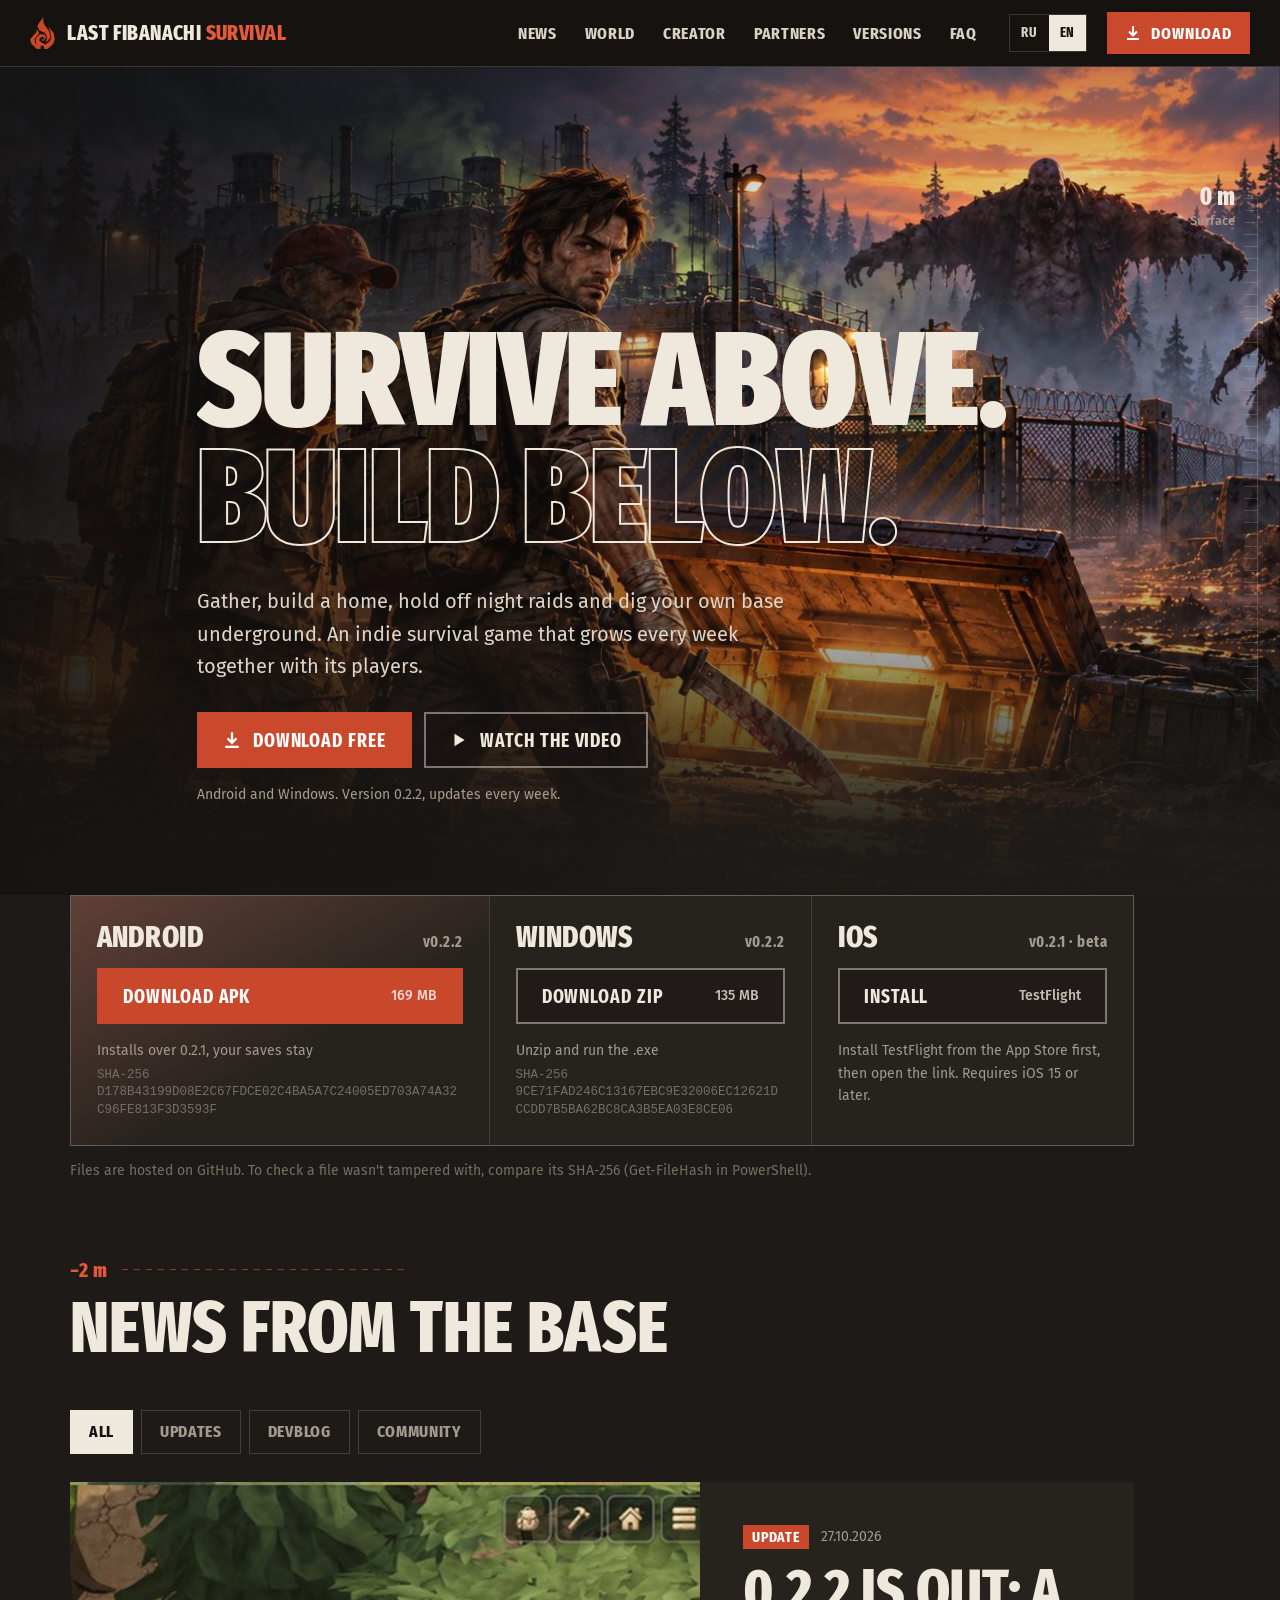
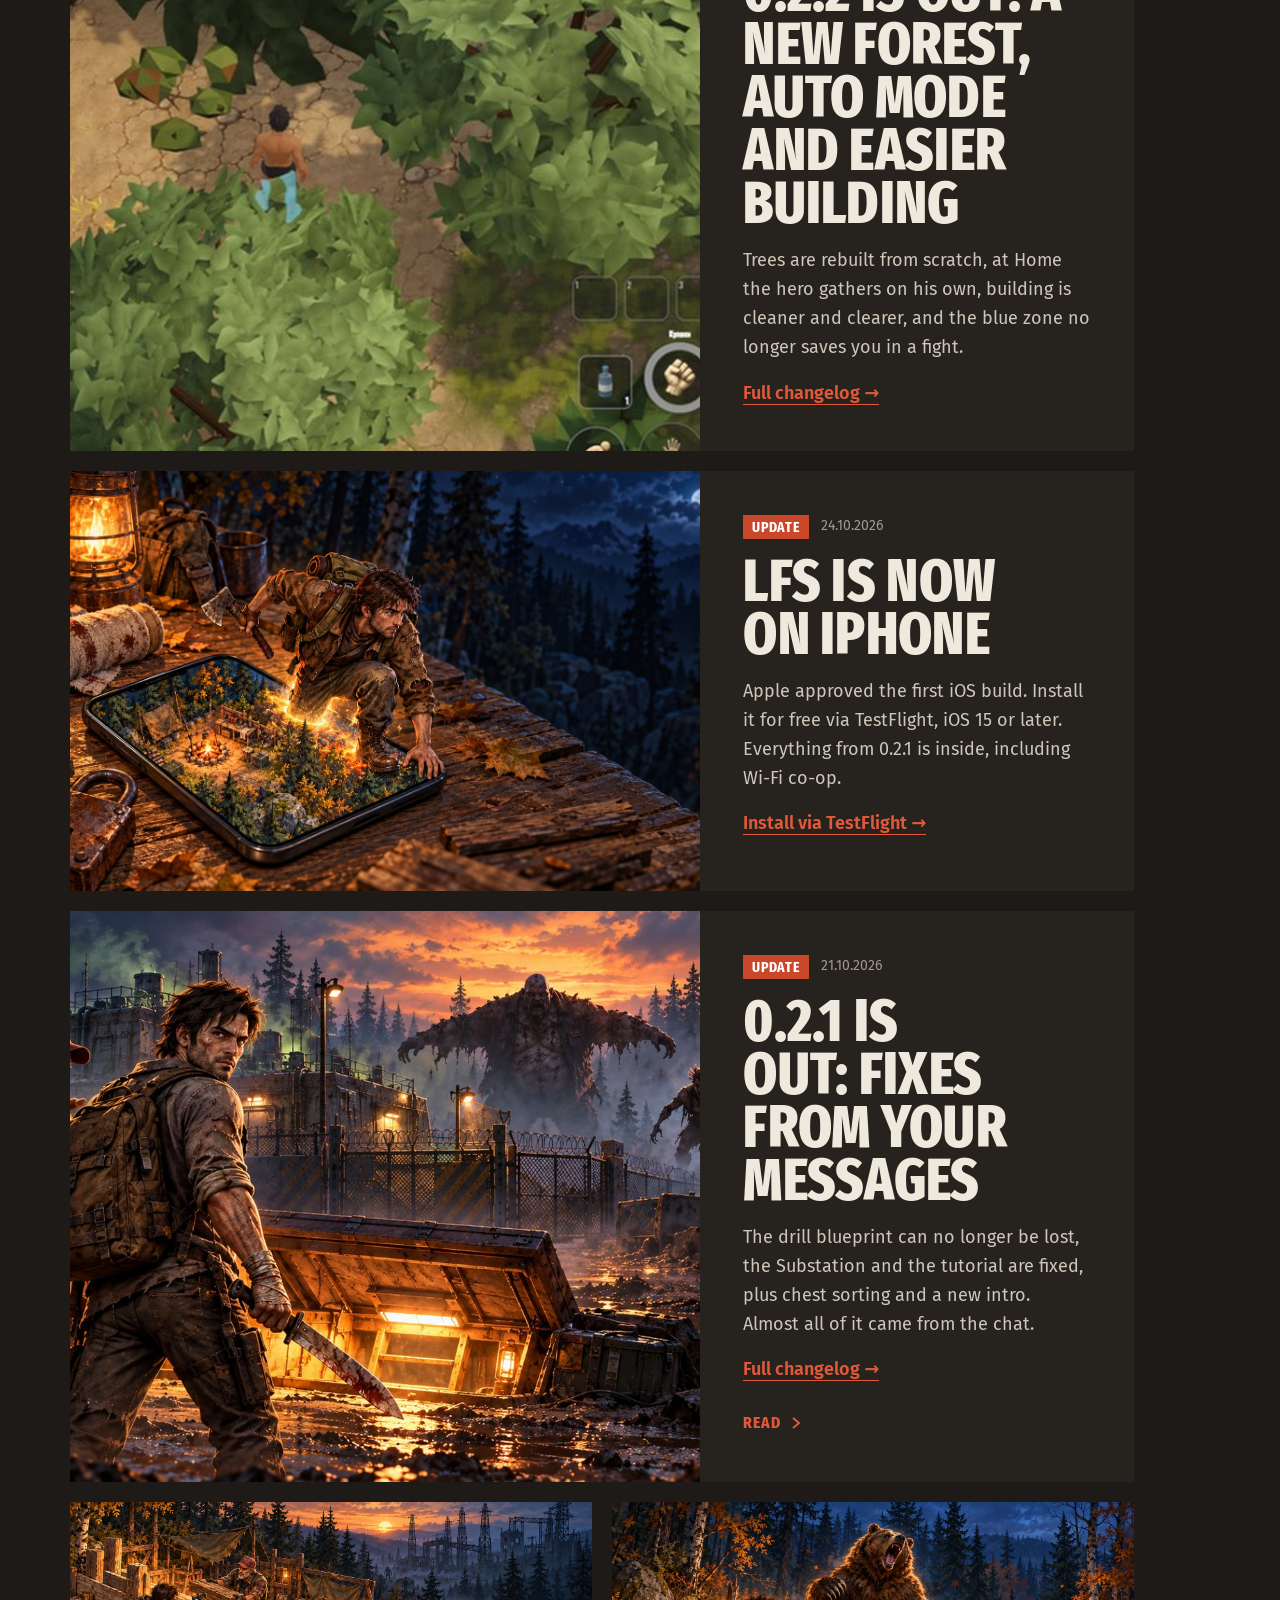
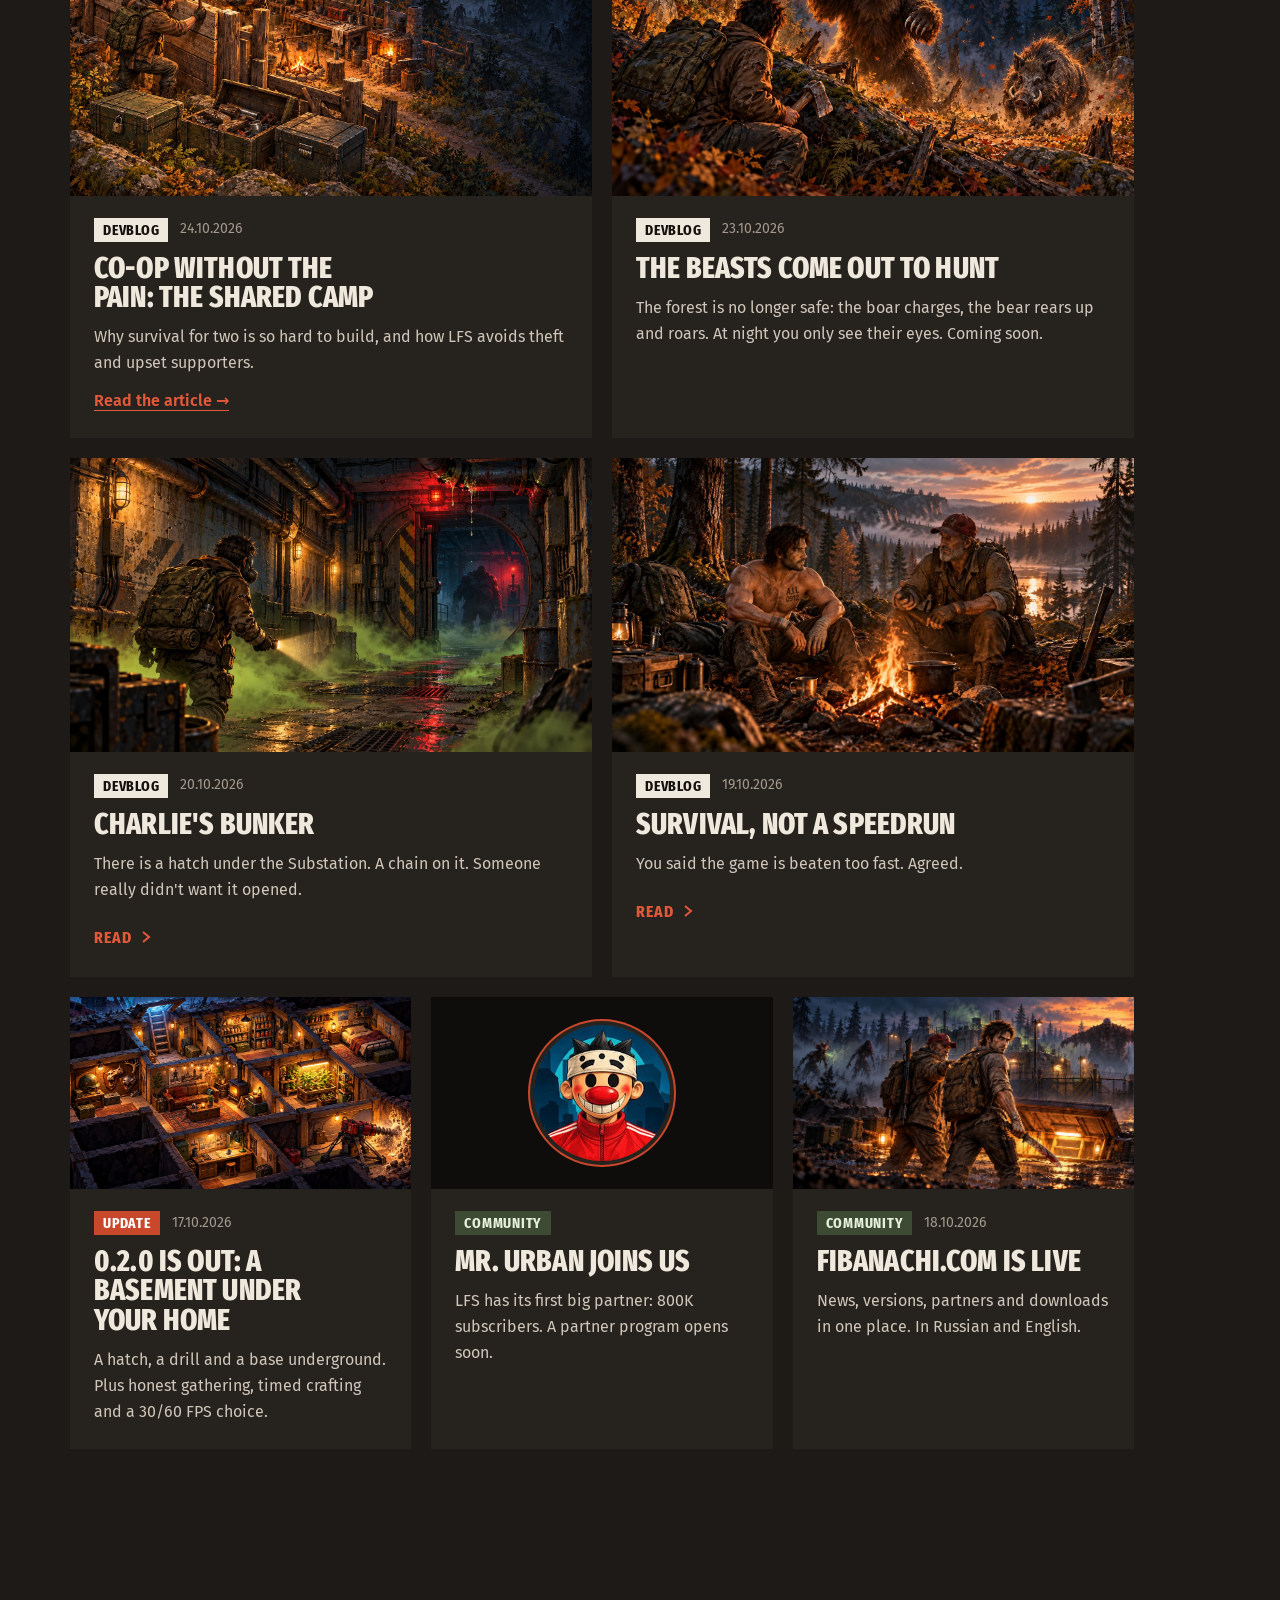
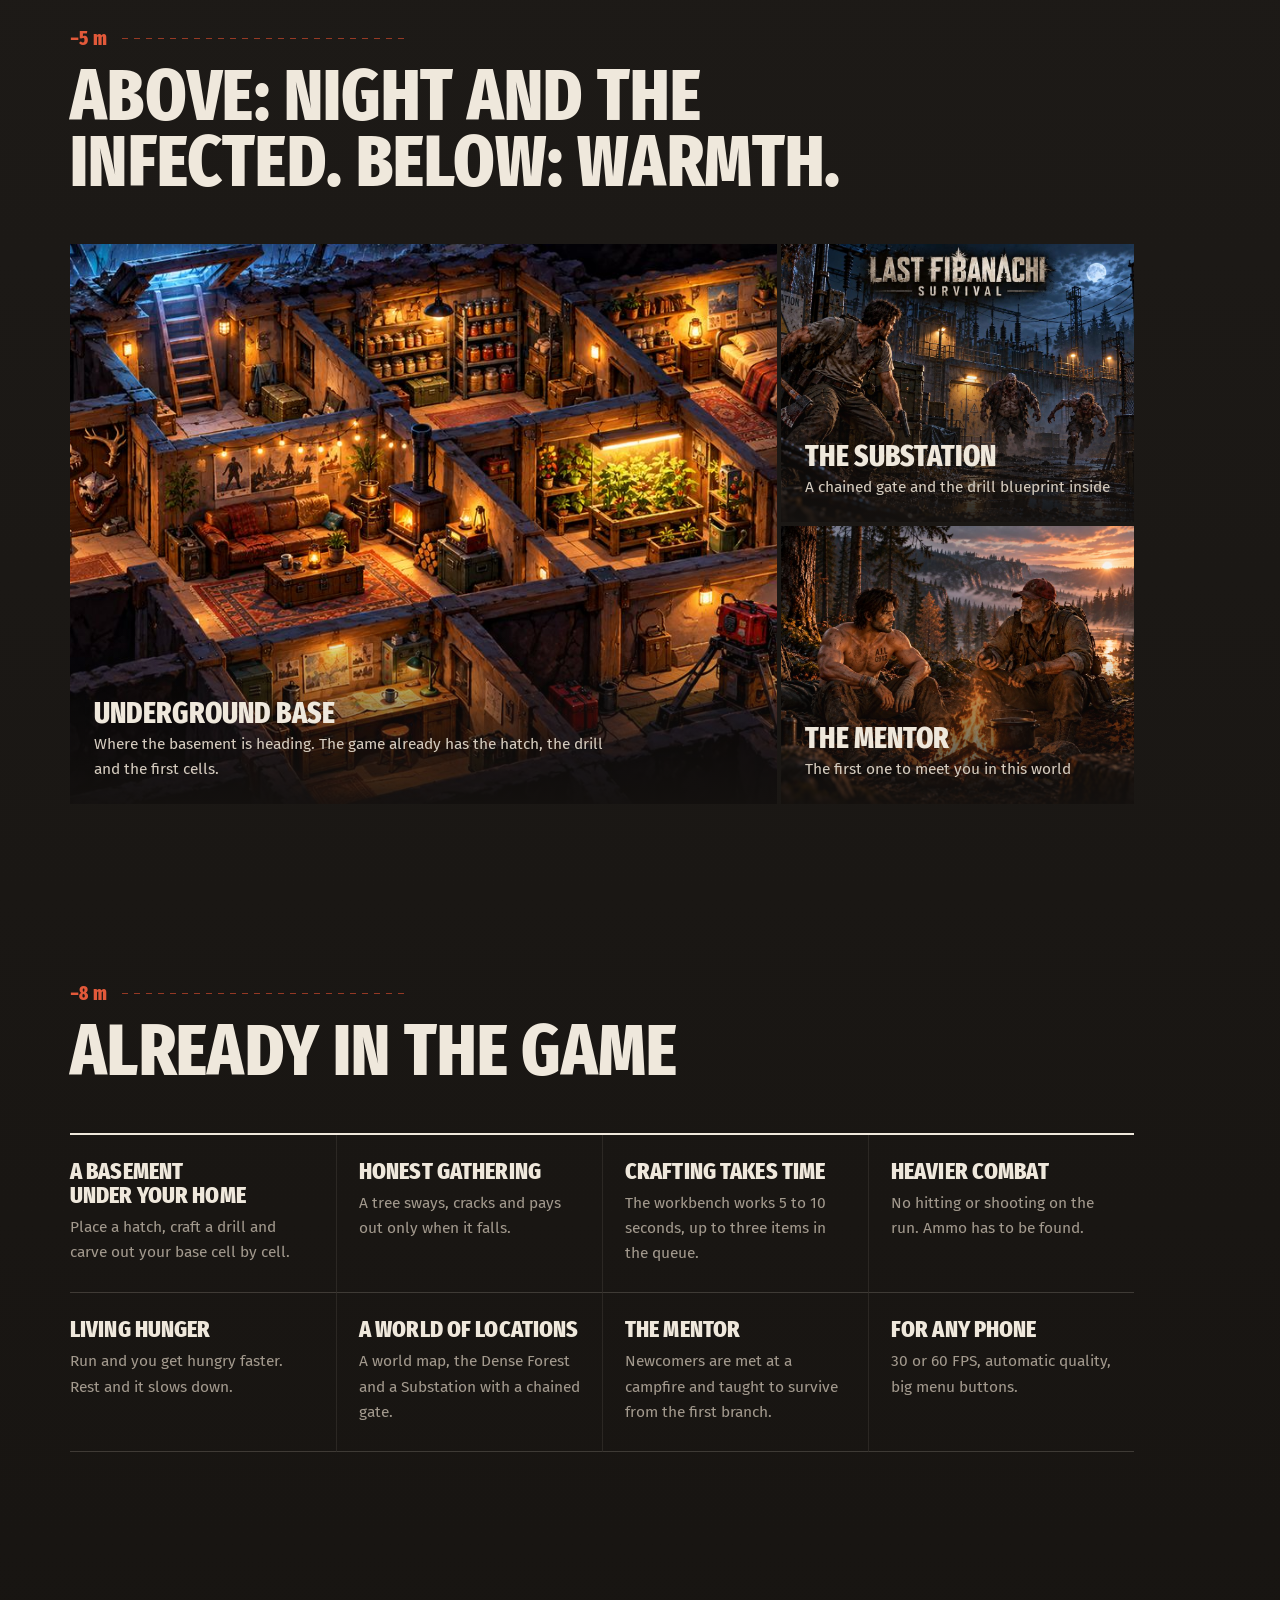
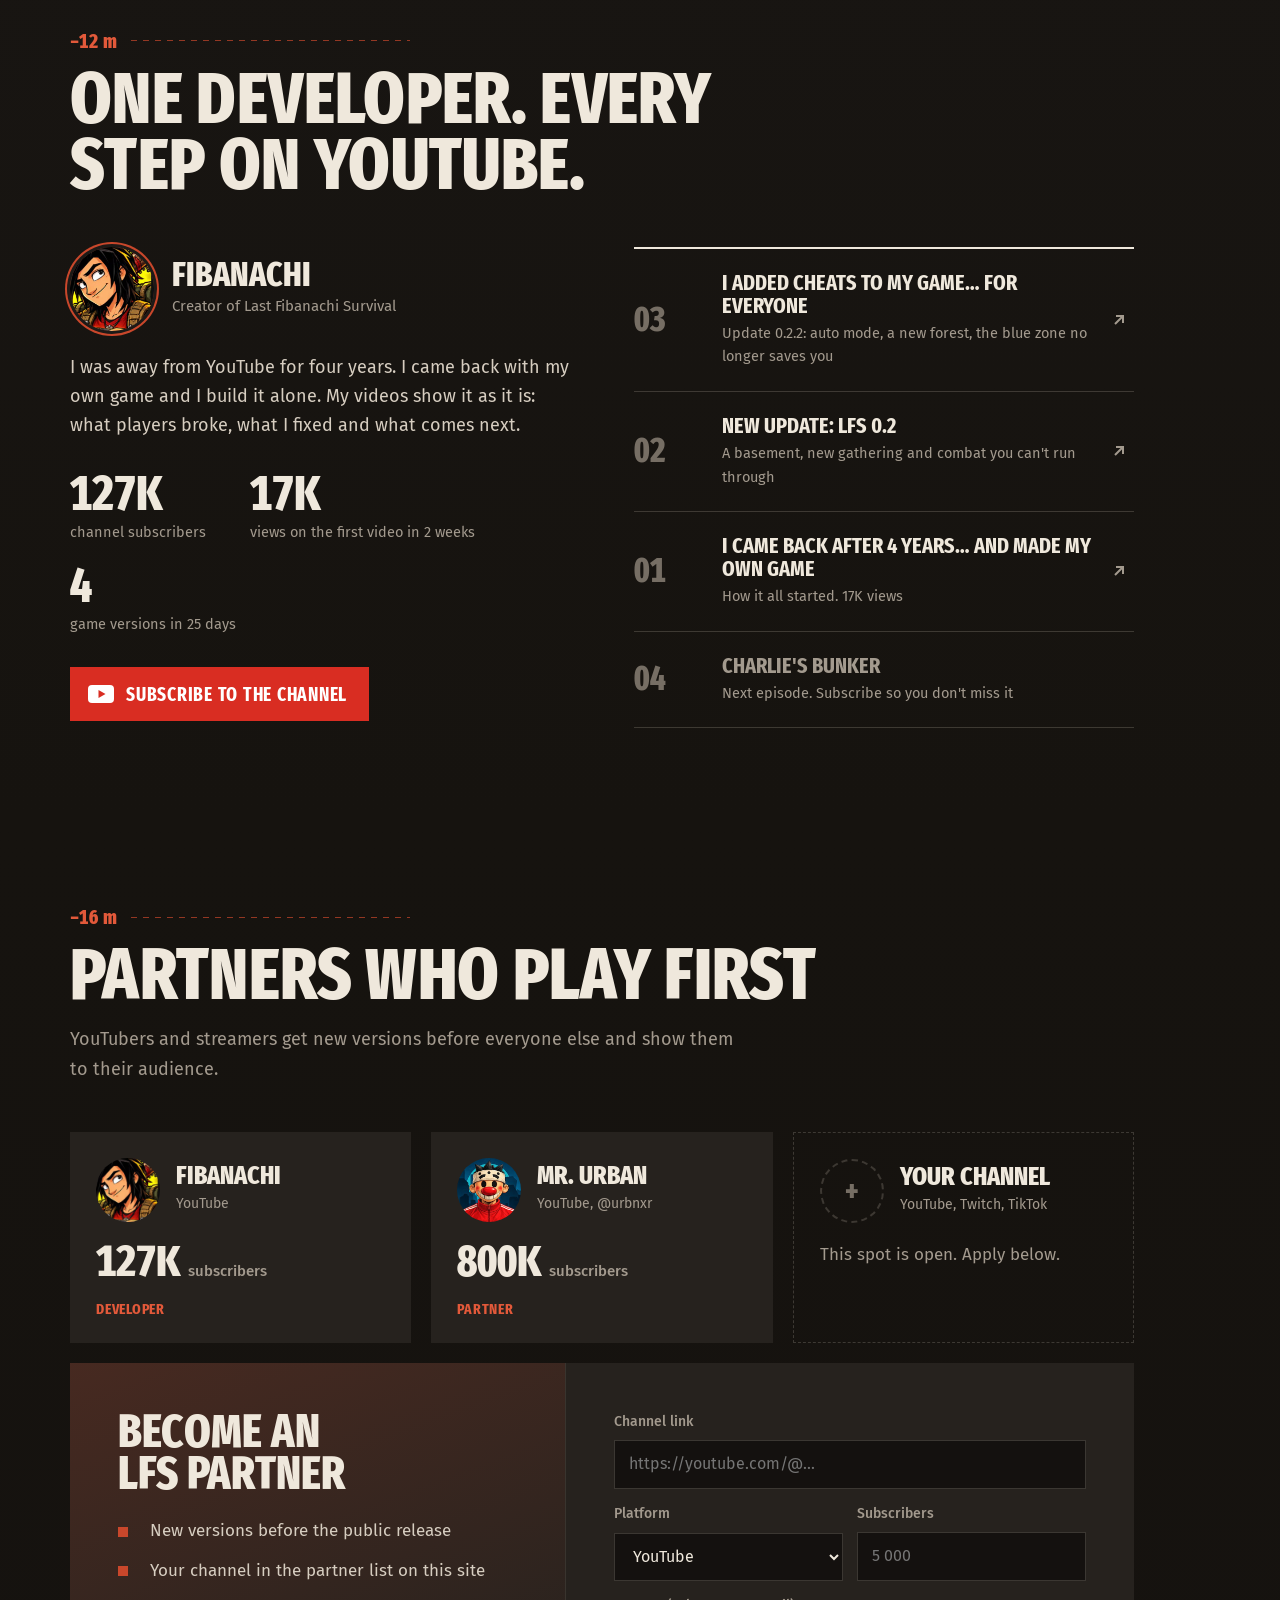
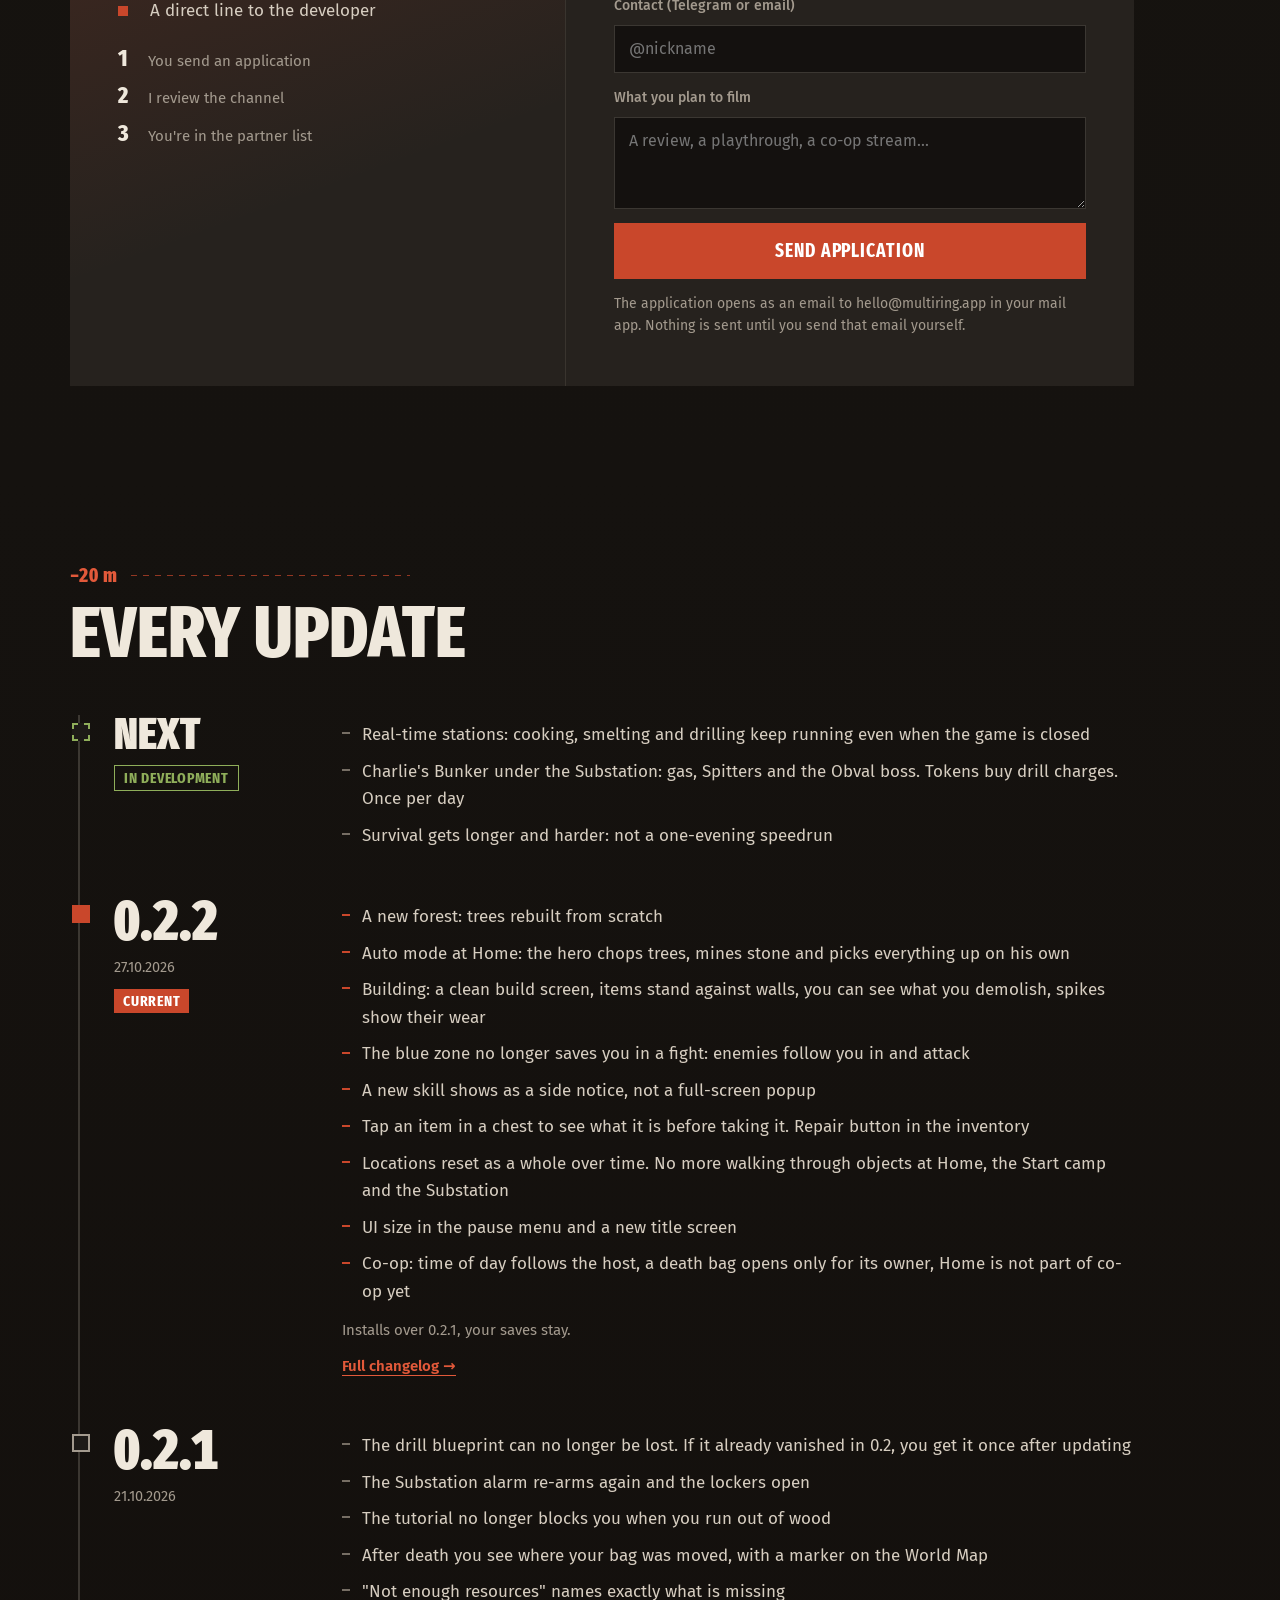
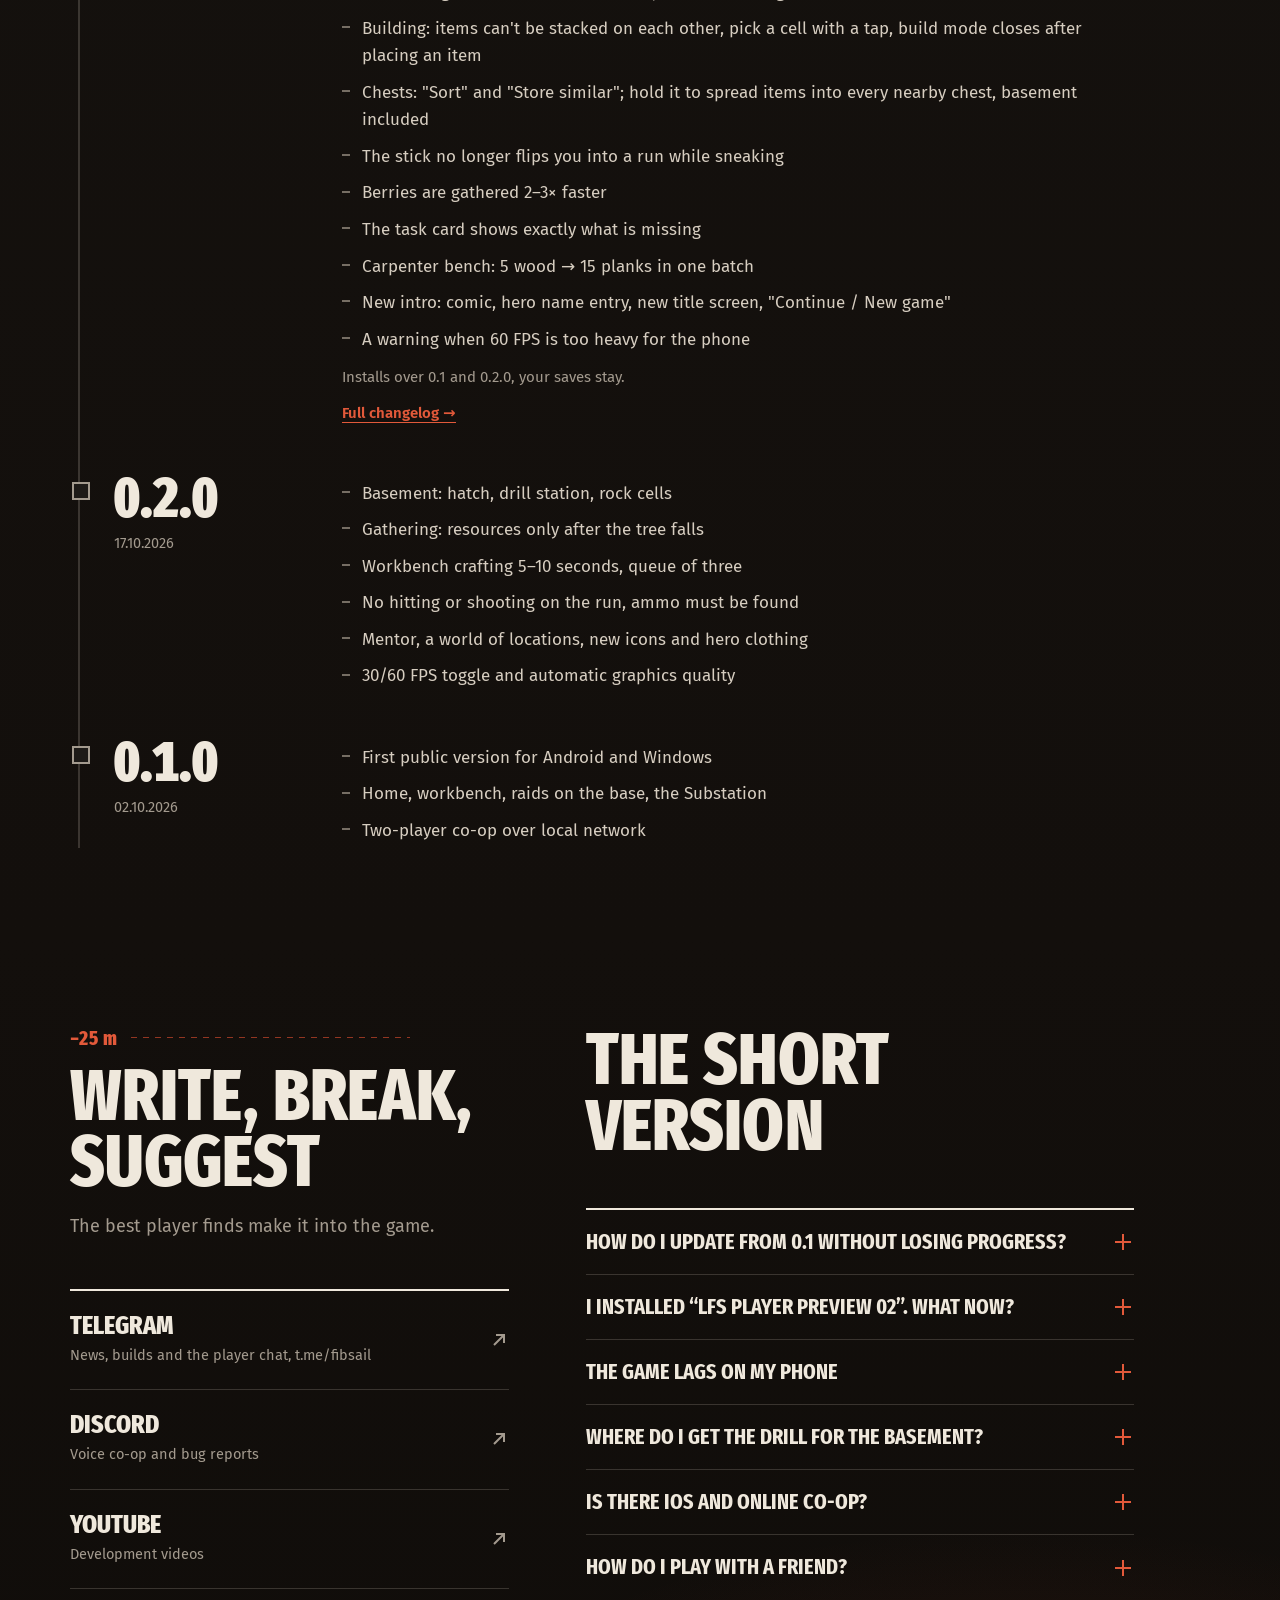
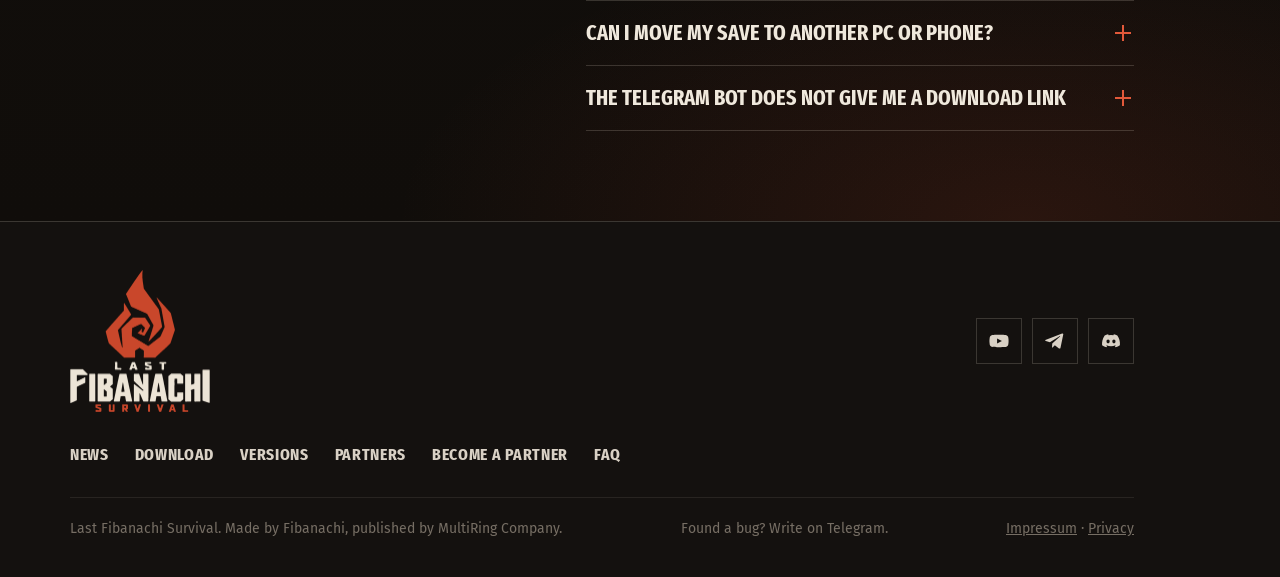
==== index.html @ 99b6d69f "Site: new 0.2.2 video as episode 03 and hero watch link, versions stat 4 in 25 days Co-Authored-By: " ====
<!doctype html>
<html lang="ru">
<head>
<meta charset="utf-8">
<meta name="viewport" content="width=device-width, initial-scale=1, viewport-fit=cover">
<meta name="description" content="Last Fibanachi Survival: инди-выживание для Android и Windows. Новости, скачивание, история версий, партнёры.">
<meta property="og:title" content="Last Fibanachi Survival">
<meta property="og:description" content="Выживи наверху. Строй внизу.">
<meta property="og:image" content="https://fibanachi.com/img/hero.jpg">
<meta name="theme-color" content="#14110f">
<link rel="icon" type="image/png" sizes="32x32" href="favicon-32.png">
<link rel="apple-touch-icon" href="apple-touch-icon.png">
<title>Last Fibanachi Survival</title>
<link rel="preload" href="fonts/fira-sans-extra-condensed-cyrillic-900-normal.woff2" as="font" type="font/woff2" crossorigin>
<link rel="stylesheet" href="fonts/fonts.css">
<style>
/*
  Concept: the descent. The page reads top to bottom like going down from the night surface into the warm basement
  and further to Charlie's bunker. A depth gauge on the right edge tracks how deep you are; the ground colour slowly
  warms and darkens with depth. That gauge is the one bold device; everything else stays quiet, square and heavy,
  like crates and concrete. One accent: oxidised rust red. Bone-white type, concrete greys.
*/
:root{
  --soot:#14110f;
  --concrete:#1d1a17;
  --slab:#26221e;
  --slab-2:#302b26;
  --seam:rgba(236,226,212,.09);
  --seam-2:rgba(236,226,212,.18);
  --bone:#efe8dc;
  --ash:#a39a8e;
  --dust:#766e64;
  --rust:#c9472b;
  --rust-hi:#e2593a;
  --gas:#8fae5a;
  --display:"Fira Sans Extra Condensed","Arial Narrow",sans-serif;
  --body:"Fira Sans","Segoe UI",system-ui,sans-serif;
  color-scheme:dark;
}
*{box-sizing:border-box}
html{background:var(--soot);scroll-behavior:smooth;scroll-padding-top:76px}
body{margin:0;background:var(--concrete);color:var(--bone);font:400 17px/1.62 var(--body);-webkit-font-smoothing:antialiased;overflow-x:hidden}
img{max-width:100%;display:block}
a{color:inherit}
[hidden]{display:none!important}
:focus-visible{outline:2px solid var(--rust-hi);outline-offset:3px}
.wrap{max-width:1180px;margin:0 auto;padding-inline:max(20px,env(safe-area-inset-left,0px)) max(20px,env(safe-area-inset-right,0px))}
@media (min-width:1100px){.wrap{padding-right:96px}}

body::after{content:"";position:fixed;inset:0;pointer-events:none;z-index:60;opacity:.07;mix-blend-mode:overlay;
  background-image:url("data:image/svg+xml;utf8,<svg xmlns='http://www.w3.org/2000/svg' width='180' height='180'><filter id='n'><feTurbulence type='fractalNoise' baseFrequency='.85' numOctaves='2' stitchTiles='stitch'/></filter><rect width='100%' height='100%' filter='url(%23n)'/></svg>")}

h1,h2,h3{font-family:var(--display);font-weight:800;text-transform:uppercase;margin:0;letter-spacing:.005em;text-wrap:balance}
h2{font-size:clamp(40px,5.6vw,76px);line-height:.92}
h3{font-size:26px;line-height:1}
p{margin:0}
.muted{color:var(--ash)}

/* top bar */
.top{position:sticky;top:0;z-index:40;background:rgba(20,17,15,.92);backdrop-filter:blur(10px);-webkit-backdrop-filter:blur(10px);border-bottom:1px solid var(--seam-2)}
.top .wrap{display:flex;align-items:center;gap:20px;min-height:66px}
@media (min-width:1100px){.top .wrap{padding-right:20px;max-width:1260px}}
.brand{display:flex;align-items:center;gap:12px;text-decoration:none;flex:none}
.brand img{width:auto;height:32px}
.brand b{font:800 21px/1 var(--display);text-transform:uppercase;letter-spacing:.02em}
.brand b span{color:var(--rust-hi)}
.menu{display:flex;gap:4px;margin-left:auto}
.menu a{font:600 17px/1 var(--display);text-transform:uppercase;letter-spacing:.04em;text-decoration:none;color:#d9d1c5;padding:10px 12px;position:relative}
.menu a::after{content:"";position:absolute;left:12px;right:12px;bottom:4px;height:2px;background:var(--rust);transform:scaleX(0);transform-origin:left;transition:transform .2s ease}
.menu a:hover{color:#fff}
.menu a:hover::after,.menu a[aria-current="true"]::after{transform:scaleX(1)}
.lang{display:inline-flex;border:1px solid var(--seam-2);flex:none}
.lang button{font:700 14px/1 var(--display);letter-spacing:.06em;color:#d9d1c5;background:transparent;border:0;padding:0 11px;min-height:36px;cursor:pointer}
.lang button[aria-pressed="true"]{background:var(--bone);color:var(--soot)}
.cta{display:inline-flex;align-items:center;gap:10px;min-height:42px;padding:0 18px;background:var(--rust);color:#fff;text-decoration:none;font:700 17px/1 var(--display);text-transform:uppercase;letter-spacing:.05em;flex:none;transition:background .15s ease}
.cta:hover{background:var(--rust-hi)}
.cta svg{width:16px;height:16px}
@media (max-width:900px){.menu{display:none}.lang{margin-left:auto}}
@media (max-width:440px){.top .cta{display:none}.brand b{font-size:18px}}
@media (max-width:360px){.top .wrap{gap:10px}.brand{gap:8px}.brand img{height:26px}.brand b{font-size:15px}.lang button{padding:0 8px}}

/* hero */
.hero{position:relative;min-height:min(92vh,880px);display:grid;align-items:end;overflow:hidden;background:var(--soot);padding:0}
.hero-art{position:absolute;inset:0}
.hero-art img{width:100%;height:100%;object-fit:cover;object-position:56% 34%;animation:wake 2.4s cubic-bezier(.2,.7,.2,1) both}
@keyframes wake{from{transform:scale(1.09);filter:brightness(.25) saturate(.6)}to{transform:scale(1.0);filter:brightness(1) saturate(1)}}
.hero::before{content:"";position:absolute;inset:0;z-index:1;pointer-events:none;
  background:linear-gradient(90deg,rgba(20,17,15,.88) 0%,rgba(20,17,15,.55) 34%,transparent 62%),
             linear-gradient(180deg,rgba(20,17,15,.2) 0%,transparent 30%,transparent 55%,rgba(29,26,23,.96) 92%,var(--concrete) 100%)}
.hero-copy{position:relative;z-index:2;padding-block:120px clamp(48px,7vw,88px)}
.hero h1{font-weight:900;font-size:clamp(58px,10.4vw,156px);line-height:.84;letter-spacing:-.005em}
.hero h1 .l{display:block;overflow:hidden;padding-bottom:.04em}
.hero h1 .l>span{display:block;animation:rise 1s cubic-bezier(.2,.8,.2,1) both}
.hero h1 .l:nth-child(1)>span{animation-delay:.55s}
.hero h1 .l:nth-child(2)>span{animation-delay:.72s}
.hero h1 .below{color:rgba(20,17,15,.35);-webkit-text-stroke:2px var(--bone)}
@keyframes rise{from{transform:translateY(105%)}to{transform:none}}
.hero .lede{max-width:31em;margin-top:26px;font-size:clamp(17px,1.6vw,20px);color:#ddd5c9;animation:fade 1s ease 1.1s both}
@keyframes fade{from{opacity:0}to{opacity:1}}
.hero-actions{display:flex;flex-wrap:wrap;gap:12px;margin-top:30px;animation:fade 1s ease 1.25s both}
.btn{display:inline-flex;align-items:center;gap:12px;min-height:56px;padding:0 24px;text-decoration:none;font:700 19px/1 var(--display);text-transform:uppercase;letter-spacing:.05em;border:2px solid transparent;transition:background .15s ease,border-color .15s ease,color .15s ease}
.btn svg{width:18px;height:18px;flex:none}
.btn small{font:500 14px/1 var(--body);text-transform:none;letter-spacing:0;opacity:.8}
.btn-rust{background:var(--rust);color:#fff}
.btn-rust:hover{background:var(--rust-hi)}
.btn-ghost{border-color:rgba(239,232,220,.45);color:var(--bone);background:rgba(20,17,15,.35)}
.btn-ghost:hover{border-color:var(--bone)}
.hero-note{margin-top:16px;font-size:14px;color:var(--ash);animation:fade 1s ease 1.35s both}
@media (max-width:700px){
  .hero{min-height:auto}
  .hero-art img{object-position:62% 30%}
  .hero::before{background:linear-gradient(180deg,rgba(20,17,15,.35) 0%,rgba(20,17,15,.2) 30%,rgba(20,17,15,.85) 62%,var(--concrete) 100%)}
  .hero-copy{padding-top:300px}
  .hero h1 .below{-webkit-text-stroke-width:1.5px}
}

/* depth gauge */
.gauge{position:fixed;right:22px;top:50%;transform:translateY(-50%);z-index:30;display:none;width:58px;pointer-events:none}
@media (min-width:1100px){.gauge{display:block}}
.g-track{position:relative;height:56vh;margin-left:auto;width:14px;
  background:repeating-linear-gradient(180deg,var(--seam-2) 0 1px,transparent 1px 12px);border-right:1px solid var(--seam-2)}
.g-track::after{content:"";position:absolute;right:-1px;top:0;width:2px;height:var(--p,0%);background:var(--rust);transition:height .25s linear}
.g-read{position:absolute;right:22px;top:calc(var(--p,0%) - 14px);transition:top .25s linear;text-align:right;white-space:nowrap}
.g-read b{display:block;font:800 26px/1 var(--display);color:var(--bone);font-variant-numeric:tabular-nums}
.g-read span{display:block;font:500 13px/1.2 var(--body);color:var(--ash);margin-top:3px}

/* sections */
section{position:relative;padding-block:clamp(60px,7vw,104px)}
.head{display:grid;gap:16px;margin-bottom:clamp(30px,4vw,48px);max-width:46em}
.head p{color:var(--ash);font-size:18px;max-width:38em}
.depth{display:flex;align-items:center;gap:14px;font:800 20px/1 var(--display);color:var(--rust-hi);letter-spacing:.02em;font-variant-numeric:tabular-nums;max-width:340px}
.depth::after{content:"";flex:1;height:1px;background:repeating-linear-gradient(90deg,var(--rust) 0 6px,transparent 6px 12px);opacity:.7}

.dl{padding-block:0 0}
#news{padding-top:clamp(56px,6vw,88px)}
.plats{display:grid;grid-template-columns:1.3fr 1fr 1fr;border:1px solid var(--seam-2);background:var(--seam-2);gap:1px}
.plat{background:var(--slab);padding:26px;display:grid;gap:16px;align-content:start;min-width:0}
.plat.main{background:linear-gradient(150deg,rgba(201,71,43,.22),var(--slab) 60%)}
.plat-h{display:flex;align-items:baseline;justify-content:space-between;gap:12px}
.plat-h h3{font-size:30px}
.plat-h span{font:600 16px/1 var(--display);color:var(--ash);letter-spacing:.03em}
.plat .btn{justify-content:space-between;width:100%}
.plat .facts{font-size:14px;color:var(--ash);display:grid;gap:4px}
.plat .facts code{font:500 12.5px/1.4 ui-monospace,Consolas,monospace;color:var(--dust);overflow-wrap:anywhere}
.btn[aria-disabled="true"]{opacity:.42;pointer-events:none}
.dl-note{margin-top:14px;font-size:14px;color:var(--dust)}
@media (max-width:900px){.plats{grid-template-columns:1fr}}

/* news */
.filters{display:flex;flex-wrap:wrap;gap:8px;margin-bottom:28px}
.filters button{font:700 17px/1 var(--display);text-transform:uppercase;letter-spacing:.04em;color:var(--ash);background:transparent;border:1px solid var(--seam-2);padding:0 18px;min-height:44px;cursor:pointer;transition:color .15s ease,border-color .15s ease,background .15s ease}
.filters button:hover{color:var(--bone);border-color:var(--ash)}
.filters button[aria-pressed="true"]{color:var(--soot);background:var(--bone);border-color:var(--bone)}
.posts{display:grid;grid-template-columns:repeat(6,minmax(0,1fr));gap:20px}
.post{grid-column:span 2;background:var(--slab);display:flex;flex-direction:column;min-width:0;position:relative}
.post::before{content:"";position:absolute;left:0;top:0;bottom:0;width:3px;background:var(--rust);transform:scaleY(0);transform-origin:top;transition:transform .25s ease;z-index:2}
.post:hover::before,.post:focus-within::before{transform:scaleY(1)}
.post .ph{position:relative;aspect-ratio:16/9;overflow:hidden;background:#0f0d0b}
.post .ph img{width:100%;height:100%;object-fit:cover;transition:transform .7s cubic-bezier(.2,.7,.2,1)}
.post:hover .ph img{transform:scale(1.045)}
.post .bd{padding:22px 24px 24px;display:grid;gap:12px;align-content:start;flex:1}
.meta{display:flex;flex-wrap:wrap;align-items:center;gap:12px;font-size:14px;color:var(--ash)}
.kind{font:700 15px/1 var(--display);text-transform:uppercase;letter-spacing:.05em;padding:5px 9px 4px;background:var(--rust);color:#fff}
.kind.k-dev{background:var(--bone);color:var(--soot)}
.kind.k-com{background:#3d4a34;color:#e6efd9}
.post h3{font-size:30px;line-height:.98}
.post p{color:#cfc6b9;font-size:16px}
.post details{margin-top:auto;padding-top:6px}
.post summary{display:inline-flex;align-items:center;gap:8px;cursor:pointer;list-style:none;font:700 17px/1 var(--display);text-transform:uppercase;letter-spacing:.05em;color:var(--rust-hi);min-height:32px}
.post summary::-webkit-details-marker{display:none}
.post summary svg{width:14px;height:14px;transition:transform .2s ease}
.post details[open] summary svg{transform:rotate(90deg)}
.post details[open] .open-t{display:none}
.post details:not([open]) .close-t{display:none}
.post .more{display:grid;gap:12px;margin-top:12px;color:#cfc6b9;font-size:16px}
.post .more ul{margin:0;padding-left:18px;display:grid;gap:6px}
.post.lead{grid-column:span 6;display:grid;grid-template-columns:minmax(0,1.45fr) minmax(0,1fr)}
.post.lead .ph{aspect-ratio:auto;min-height:420px}
.post.lead .bd{padding:clamp(26px,3.4vw,44px);gap:16px}
.post.lead h3{font-size:clamp(40px,4.6vw,64px);line-height:.9}
.post.lead p{font-size:18px}
.post.half{grid-column:span 3}
.ava-ph{display:grid;place-items:center;background:radial-gradient(circle at 50% 42%,#3b2a22,#14110f 72%)}
.ava-ph img{width:40%!important;height:auto!important;aspect-ratio:1;border-radius:50%;box-shadow:0 0 0 4px var(--slab),0 0 0 6px var(--rust)}
.post:hover .ava-ph img{transform:none}
@media (max-width:980px){.posts{grid-template-columns:repeat(2,minmax(0,1fr))}.post,.post.half{grid-column:span 1}.post.lead{grid-column:span 2;grid-template-columns:1fr}.post.lead .ph{min-height:0;aspect-ratio:16/9}}
@media (max-width:640px){.posts{grid-template-columns:1fr}.post,.post.half,.post.lead{grid-column:auto}}

/* world */
.world{background:linear-gradient(180deg,var(--concrete),#1a1714)}
.pano{display:grid;grid-template-columns:2fr 1fr;grid-template-rows:auto auto;gap:4px}
.pano figure{margin:0;position:relative;overflow:hidden;background:#0f0d0b;min-height:260px}
.pano figure:first-child{grid-row:span 2;min-height:560px}
.pano img{width:100%;height:100%;object-fit:cover;position:absolute;inset:0}
.pano figcaption{position:absolute;left:0;right:0;bottom:0;padding:70px 24px 22px;background:linear-gradient(transparent,rgba(20,17,15,.94));display:grid;gap:4px}
.pano figcaption b{font:800 30px/1 var(--display);text-transform:uppercase}
.pano figcaption span{color:#d6cdc0;font-size:15.5px;max-width:34em}
@media (max-width:800px){.pano{grid-template-columns:1fr}.pano figure,.pano figure:first-child{grid-row:auto;min-height:0;aspect-ratio:16/10}}

/* in the game: crate manifest */
.below-s{background:linear-gradient(180deg,#1a1714,#181512)}
.manifest{display:grid;grid-template-columns:repeat(4,minmax(0,1fr));border-top:2px solid var(--bone)}
.item{padding:24px 22px 26px 0;border-bottom:1px solid var(--seam-2);display:grid;gap:8px;align-content:start;min-width:0}
.item+.item{padding-left:22px;border-left:1px solid var(--seam)}
.item:nth-child(4n+1){padding-left:0;border-left:0}
.item h3{font-size:24px}
.item p{color:var(--ash);font-size:15.5px}
@media (max-width:980px){.manifest{grid-template-columns:repeat(2,minmax(0,1fr))}.item:nth-child(4n+1){padding-left:22px;border-left:1px solid var(--seam)}.item:nth-child(2n+1){padding-left:0;border-left:0}}
@media (max-width:560px){.manifest{grid-template-columns:1fr}.item,.item+.item,.item:nth-child(4n+1){padding-left:0;border-left:0}}

/* developer */
.dev-s{background:linear-gradient(180deg,#181512,#16130f)}
.dev{display:grid;grid-template-columns:minmax(0,1fr) minmax(0,1fr);gap:clamp(28px,5vw,72px);align-items:start}
.who{display:flex;align-items:center;gap:18px;margin-bottom:22px}
.who img{width:84px;height:84px;border-radius:50%;object-fit:cover;box-shadow:0 0 0 3px var(--concrete),0 0 0 5px var(--rust)}
.who b{display:block;font:800 34px/1 var(--display);text-transform:uppercase}
.who span{color:var(--ash);font-size:15px}
.dev-l>p{color:#d6cdc0;font-size:18px;max-width:34em}
.stats{display:flex;flex-wrap:wrap;gap:16px 44px;margin:30px 0}
.stat b{display:block;font:800 48px/1 var(--display);font-variant-numeric:tabular-nums}
.stat span{color:var(--ash);font-size:14.5px}
.yt{display:inline-flex;align-items:center;gap:12px;min-height:54px;padding:0 22px 0 18px;background:#d92d22;color:#fff;text-decoration:none;font:700 19px/1 var(--display);text-transform:uppercase;letter-spacing:.04em}
.yt:hover{background:#ec3a2e}
.yt svg{width:26px;height:18px}
.eps{border-top:2px solid var(--bone)}
.ep{display:grid;grid-template-columns:72px 1fr 24px;gap:16px;align-items:center;padding:22px 0;border-bottom:1px solid var(--seam-2);text-decoration:none}
.ep-n{font:800 34px/1 var(--display);color:var(--dust);font-variant-numeric:tabular-nums}
a.ep:hover .ep-n{color:var(--rust-hi)}
.ep b{display:block;font:700 22px/1.05 var(--display);text-transform:uppercase}
.ep small{display:block;color:var(--ash);font-size:14.5px;margin-top:5px}
.ep svg{width:18px;height:18px;color:var(--ash)}
.ep.next b{color:var(--ash)}
@media (max-width:860px){.dev{grid-template-columns:1fr}}

/* partners */
.part-s{background:linear-gradient(180deg,#16130f,#15120f)}
.partners{display:grid;grid-template-columns:repeat(3,minmax(0,1fr));gap:20px}
.pt{display:grid;gap:18px;align-content:start;padding:26px;background:var(--slab);text-decoration:none;min-width:0;position:relative}
.pt::after{content:"";position:absolute;inset:0;border:1px solid transparent;transition:border-color .2s ease;pointer-events:none}
a.pt:hover::after{border-color:var(--rust)}
.pt-top{display:flex;align-items:center;gap:16px}
.pt-top img,.pt-top .slot-ava{width:64px;height:64px;border-radius:50%;object-fit:cover;flex:none}
.slot-ava{display:grid;place-items:center;border:2px dashed var(--seam-2);font:800 30px/1 var(--display);color:var(--dust)}
.pt b{display:block;font:800 26px/1 var(--display);text-transform:uppercase}
.pt small{display:block;color:var(--ash);font-size:14px;margin-top:4px}
.pt .subs{font:800 44px/1 var(--display);font-variant-numeric:tabular-nums}
.pt .subs span{font:500 15px/1 var(--body);color:var(--ash);margin-left:8px}
.pt .role{font:700 15px/1 var(--display);text-transform:uppercase;letter-spacing:.05em;color:var(--rust-hi)}
.pt.slot{background:transparent;border:1px dashed var(--seam-2)}
@media (max-width:900px){.partners{grid-template-columns:1fr}}

.join{margin-top:20px;display:grid;grid-template-columns:minmax(0,1fr) minmax(0,1.15fr);background:var(--slab)}
.join-l{padding:clamp(26px,4vw,48px);display:grid;gap:22px;align-content:start;background:linear-gradient(160deg,rgba(201,71,43,.2),transparent 65%)}
.join-l h3{font-size:clamp(34px,3.6vw,48px);line-height:.92}
.perks{list-style:none;margin:0;padding:0;display:grid;gap:12px;color:#d6cdc0}
.perks li{display:grid;grid-template-columns:20px 1fr;gap:12px}
.perks li::before{content:"";width:10px;height:10px;margin-top:.55em;background:var(--rust)}
.steps{display:grid;gap:10px;counter-reset:s;margin:0;padding:0;list-style:none}
.steps li{counter-increment:s;display:flex;gap:14px;align-items:baseline;color:var(--ash);font-size:15px}
.steps li::before{content:counter(s);font:800 24px/1 var(--display);color:var(--bone);min-width:16px}
.join form{padding:clamp(26px,4vw,48px);display:grid;gap:14px;border-left:1px solid var(--seam);min-width:0}
.field{display:grid;gap:7px}
.field label{font-size:14px;color:var(--ash);font-weight:500}
.field input,.field select,.field textarea{font:400 16px/1.4 var(--body);color:var(--bone);background:var(--soot);border:1px solid var(--seam-2);border-radius:0;padding:12px 14px;min-height:48px;width:100%}
.field textarea{min-height:92px;resize:vertical}
.field input:focus,.field select:focus,.field textarea:focus{outline:none;border-color:var(--rust-hi)}
.row2{display:grid;grid-template-columns:1fr 1fr;gap:14px}
.submit{min-height:56px;border:0;background:var(--rust);color:#fff;font:700 19px/1 var(--display);text-transform:uppercase;letter-spacing:.05em;cursor:pointer}
.submit:hover{background:var(--rust-hi)}
.form-msg{font-size:14px;color:var(--ash)}
.form-msg.ok{color:#b9d68f}
@media (max-width:900px){.join{grid-template-columns:1fr}.join form{border-left:0;border-top:1px solid var(--seam)}}
@media (max-width:480px){.row2{grid-template-columns:1fr}}

/* versions timeline */
.ver-s{background:linear-gradient(180deg,#15120f,#130f0c)}
.tl{position:relative;margin-left:8px;border-left:2px solid var(--seam-2)}
.v{position:relative;display:grid;grid-template-columns:200px minmax(0,1fr);gap:28px;padding:0 0 48px 34px}
.v:last-child{padding-bottom:4px}
.v::before{content:"";position:absolute;left:-8px;top:8px;width:14px;height:14px;background:var(--concrete);border:2px solid var(--ash)}
.v.now::before{background:var(--rust);border-color:var(--rust)}
.v.next::before{border-style:dashed;border-color:var(--gas)}
.v-num{font:900 56px/.9 var(--display);font-variant-numeric:tabular-nums}
.v-num.word{font-size:44px;text-transform:uppercase}
.v-date{color:var(--ash);font-size:14.5px;margin-top:8px}
.v-tag{display:inline-block;margin-top:10px;font:700 15px/1 var(--display);text-transform:uppercase;letter-spacing:.05em;padding:5px 9px 4px;background:var(--rust);color:#fff}
.v.next .v-tag{background:transparent;color:var(--gas);border:1px solid var(--gas)}
.v ul{margin:6px 0 0;padding:0;list-style:none;display:grid;gap:9px;color:#d6cdc0}
.v li{position:relative;padding-left:20px}
.v li::before{content:"";position:absolute;left:0;top:.66em;width:8px;height:2px;background:var(--dust)}
.v.now li::before{background:var(--rust)}
.cl-link{color:var(--rust-hi);font-weight:600;text-decoration:none;border-bottom:1px solid currentColor}.cl-link:hover{color:var(--bone)}
.v-note{margin-top:12px;color:var(--ash);font-size:15px}
@media (max-width:700px){.v{grid-template-columns:1fr;gap:12px;padding-left:24px}}

/* bunker floor */
.deep{background:radial-gradient(900px 420px at 80% 100%,rgba(201,71,43,.14),transparent 70%),linear-gradient(180deg,#130f0c,#100d0a)}
.duo{display:grid;grid-template-columns:minmax(0,1fr) minmax(0,1.25fr);gap:clamp(36px,6vw,88px)}
.links{display:grid;border-top:2px solid var(--bone)}
.lk{display:flex;align-items:center;justify-content:space-between;gap:16px;padding:22px 0;border-bottom:1px solid var(--seam-2);text-decoration:none}
.lk b{display:block;font:800 26px/1 var(--display);text-transform:uppercase}
.lk small{display:block;color:var(--ash);font-size:14.5px;margin-top:5px}
.lk svg{width:20px;height:20px;flex:none;color:var(--ash);transition:transform .2s ease,color .2s ease}
.lk:hover svg{transform:translate(3px,-3px);color:var(--rust-hi)}
.faq details{border-bottom:1px solid var(--seam-2)}
.faq details:first-of-type{border-top:2px solid var(--bone)}
.faq summary{display:flex;justify-content:space-between;align-items:center;gap:18px;padding:20px 0;cursor:pointer;list-style:none;font:700 22px/1.1 var(--display);text-transform:uppercase}
.faq summary::-webkit-details-marker{display:none}
.faq summary i{flex:none;width:22px;height:22px;position:relative}
.faq summary i::before,.faq summary i::after{content:"";position:absolute;left:3px;right:3px;top:10px;height:2px;background:var(--rust-hi);transition:transform .2s ease}
.faq summary i::after{transform:rotate(90deg)}
.faq details[open] summary i::after{transform:rotate(0)}
.faq details p{padding:0 0 22px;color:#d6cdc0;max-width:62ch}
@media (max-width:860px){.duo{grid-template-columns:1fr}}

footer{background:var(--soot);border-top:1px solid var(--seam-2)}
.foot{display:grid;gap:28px;padding-block:48px calc(36px + env(safe-area-inset-bottom,0px))}
.foot-logo img{width:140px;height:auto}
.foot-top{display:flex;flex-wrap:wrap;align-items:center;justify-content:space-between;gap:20px}
.foot nav{display:flex;flex-wrap:wrap;gap:6px 26px}
.foot nav a{font:600 17px/1 var(--display);text-transform:uppercase;letter-spacing:.04em;text-decoration:none;color:#d9d1c5;padding:6px 0}
.foot nav a:hover{color:var(--rust-hi)}
.social{display:flex;gap:10px}
.social a{display:grid;place-items:center;width:46px;height:46px;border:1px solid var(--seam-2);color:#d9d1c5;transition:border-color .15s ease,color .15s ease}
.social a:hover{border-color:var(--rust);color:#fff}
.social svg{width:20px;height:20px}
.foot-b{display:flex;flex-wrap:wrap;justify-content:space-between;gap:10px;color:var(--dust);font-size:14px;border-top:1px solid var(--seam);padding-top:20px}

@media (prefers-reduced-motion:reduce){*,*::before,*::after{animation:none!important;transition:none!important}html{scroll-behavior:auto}}
</style>
</head>
<body>

<header class="top">
  <div class="wrap">
    <a class="brand" href="#top" aria-label="Last Fibanachi Survival">
      <img src="img/flame.png" alt="" width="25" height="32">
      <b>Last Fibanachi <span>Survival</span></b>
    </a>
    <nav class="menu" aria-label="Menu">
      <a href="#news" data-i18n="nav_news">Новости</a>
      <a href="#world" data-i18n="nav_world">Мир</a>
      <a href="#dev" data-i18n="nav_dev">Автор</a>
      <a href="#partners" data-i18n="nav_partners">Партнёры</a>
      <a href="#versions" data-i18n="nav_ver">Версии</a>
      <a href="#faq" data-i18n="nav_faq">Вопросы</a>
    </nav>
    <div class="lang" role="group" aria-label="Language">
      <button type="button" data-lang="ru" aria-pressed="true">RU</button>
      <button type="button" data-lang="en" aria-pressed="false">EN</button>
    </div>
    <a class="cta" href="#download"><svg viewBox="0 0 16 16" aria-hidden="true"><path d="M8 1v9M4 6.5 8 10.5l4-4M2 14h12" fill="none" stroke="currentColor" stroke-width="2"/></svg><span data-i18n="cta_dl">Скачать</span></a>
  </div>
</header>

<aside class="gauge" aria-hidden="true"><div class="g-track" id="gtrack"><div class="g-read"><b id="gnum">0 м</b><span id="gname">Поверхность</span></div></div></aside>

<main id="top">
  <section class="hero" data-depth="0" data-dname="d_surface">
    <div class="hero-art"><img src="img/hero.jpg" alt="Выживший открывает светящийся люк, рядом наставник, позади Подстанция и заражённые" data-i18n-alt="alt_hero" fetchpriority="high"></div>
    <div class="wrap hero-copy">
      <h1><span class="l"><span data-i18n="h1_a">Выживи наверху.</span></span><span class="l"><span class="below" data-i18n="h1_b">Строй внизу.</span></span></h1>
      <p class="lede" data-i18n="lede">Добывай, строй дом, отбивай ночные рейды и копай свою базу под землёй. Инди-выживание, которое растёт каждую неделю вместе с игроками.</p>
      <div class="hero-actions">
        <a class="btn btn-rust" href="#download"><svg viewBox="0 0 16 16" aria-hidden="true"><path d="M8 1v9M4 6.5 8 10.5l4-4M2 14h12" fill="none" stroke="currentColor" stroke-width="2"/></svg><span data-i18n="hero_dl">Скачать бесплатно</span></a>
        <a class="btn btn-ghost" href="https://www.youtube.com/watch?v=v-rlAI4tNy4" target="_blank" rel="noopener"><svg viewBox="0 0 16 16" aria-hidden="true"><path d="M4 2.5v11l9-5.5z" fill="currentColor"/></svg><span data-i18n="watch">Смотреть ролик</span></a>
      </div>
      <p class="hero-note" data-i18n="hero_note">Android и Windows. Версия 0.2.2, обновления каждую неделю.</p>
    </div>
  </section>

  <section class="dl" id="download" data-depth="1" data-dname="d_hatch">
    <div class="wrap">
      <div class="plats">
        <div class="plat main">
          <div class="plat-h"><h3>Android</h3><span>v0.2.2</span></div>
          <a class="btn btn-rust" href="https://github.com/multiringcompany-sketch/fibanachi-site/releases/latest/download/LastFibanachiSurvival_Android.apk" download><span data-i18n="dl_apk">Скачать APK</span><small>169 MB</small></a>
          <div class="facts"><span data-i18n="apk_note">Ставится поверх 0.2.1, сохранения остаются</span><code>SHA-256 D178B43199D08E2C67FDCE02C4BA5A7C24005ED703A74A32C96FE813F3D3593F</code></div>
        </div>
        <div class="plat">
          <div class="plat-h"><h3>Windows</h3><span>v0.2.2</span></div>
          <a class="btn btn-ghost" href="https://github.com/multiringcompany-sketch/fibanachi-site/releases/latest/download/LastFibanachiSurvival_Windows.zip" download><span data-i18n="dl_zip">Скачать ZIP</span><small>135 MB</small></a>
          <div class="facts"><span data-i18n="zip_note">Распакуй и запусти .exe</span><code>SHA-256 9CE71FAD246C13167EBC9E32006EC12621DCCDD7B5BA62BC8CA3B5EA03E8CE06</code></div>
        </div>
        <div class="plat">
          <div class="plat-h"><h3>iOS</h3><span>v0.2.1 · beta</span></div>
          <a class="btn btn-ghost" href="https://testflight.apple.com/join/8F567j93" target="_blank" rel="noopener"><span data-i18n="ios_tf">Установить</span><small>TestFlight</small></a>
          <div class="facts"><span data-i18n="ios_note2">Сначала поставь TestFlight из App Store, потом открой ссылку. Нужен iOS 15 или новее.</span></div>
        </div>
      </div>
      <p class="dl-note" data-i18n="proto_dl">Файлы лежат на GitHub. Проверить, что файл не подменён, можно по SHA-256: команда Get-FileHash в PowerShell.</p>
    </div>
  </section>

  <section id="news" data-depth="2" data-dname="d_news">
    <div class="wrap">
      <div class="head">
        <span class="depth">−2 м</span>
        <h2 data-i18n="news_h">Новости с базы</h2>
      </div>
      <div class="filters" role="group" aria-label="Filter">
        <button type="button" data-f="all" aria-pressed="true" data-i18n="f_all">Все</button>
        <button type="button" data-f="upd" aria-pressed="false" data-i18n="f_upd">Обновления</button>
        <button type="button" data-f="dev" aria-pressed="false" data-i18n="f_dev">Девблог</button>
        <button type="button" data-f="com" aria-pressed="false" data-i18n="f_com">Сообщество</button>
      </div>
      <div class="posts">
        <article class="post lead" data-cat="upd">
          <div class="ph"><img src="img/forest022.jpg" alt="" loading="lazy" style="object-position:50% 40%"></div>
          <div class="bd">
            <div class="meta"><span class="kind" data-i18n="k_upd">Обновление</span><time datetime="2026-10-27">27.10.2026</time></div>
            <h3 data-i18n="n11h">Вышла 0.2.2: новый лес, авторежим и удобная стройка</h3>
            <p data-i18n="n11p">Деревья переделаны с нуля, дома герой сам добывает ресурсы, стройка стала чище и понятнее, а синяя зона больше не спасает в драке.</p>
            <p><a class="cl-link" href="changelog-0.2.2.html" data-i18n="cl_full">Полный список изменений →</a></p>
          </div>
        </article>
        <article class="post lead" data-cat="upd">
          <div class="ph"><img src="img/ios.jpg" alt="" loading="lazy" style="object-position:30% 50%"></div>
          <div class="bd">
            <div class="meta"><span class="kind" data-i18n="k_upd">Обновление</span><time datetime="2026-10-24">24.10.2026</time></div>
            <h3 data-i18n="n10h">LFS теперь на iPhone</h3>
            <p data-i18n="n10p">Apple одобрила первую версию для iOS. Ставится бесплатно через TestFlight, нужен iOS 15 или новее. Внутри всё то же, что в 0.2.1, включая кооп по Wi-Fi.</p>
            <p><a class="cl-link" href="https://testflight.apple.com/join/8F567j93" target="_blank" rel="noopener" data-i18n="n10a">Установить через TestFlight →</a></p>
          </div>
        </article>
        <article class="post lead" data-cat="upd">
          <div class="ph"><img src="img/hero.jpg" alt="" loading="lazy" style="object-position:72% 40%"></div>
          <div class="bd">
            <div class="meta"><span class="kind" data-i18n="k_upd">Обновление</span><time datetime="2026-10-21">21.10.2026</time></div>
            <h3 data-i18n="n2h">Вышла 0.2.1: исправления из ваших сообщений</h3>
            <p data-i18n="n2p">Чертёж бура больше не теряется, Подстанция и обучение починены, плюс сортировка сундуков и новое вступление. Почти всё пришло из чата.</p>
            <p><a class="cl-link" href="changelog-0.2.1.html" data-i18n="cl_full">Полный список изменений →</a></p>
            <details><summary><span class="open-t" data-i18n="more">Читать</span><span class="close-t" data-i18n="less">Свернуть</span><svg viewBox="0 0 14 14" aria-hidden="true"><path d="M4 2l6 5-6 5" fill="none" stroke="currentColor" stroke-width="2"/></svg></summary>
              <div class="more"><ul>
                <li data-i18n="v3i">Чертёж бура больше не теряется. Если он уже пропал в 0.2, после обновления ты получишь его один раз</li>
                <li data-i18n="v3j">Тревога на Подстанции снова перезапускается, шкафчики открываются</li>
                <li data-i18n="v3k">Обучение больше не блокирует игру, если кончилось дерево</li>
                <li data-i18n="v3l">После смерти видно, куда перенесён рюкзак, и на карте мира есть метка</li>
                <li data-i18n="v3m">«Не хватает ресурсов» называет, чего именно не хватает</li>
                <li data-i18n="v3a">Стройка: предметы нельзя ставить друг на друга, клетка выбирается тапом, режим стройки закрывается после установки предмета</li>
                <li data-i18n="v3b">Сундуки: «Сортировать» и «Сложить похожие», при удержании вещи разложатся по всем сундукам рядом, включая подвал</li>
                <li data-i18n="v3c">Стик больше не срывается в бег, когда крадёшься</li>
                <li data-i18n="v3d">Ягоды собираются в 2–3 раза быстрее</li>
                <li data-i18n="v3f">Верстак плотника: 5 дерева → 15 досок за раз</li>
                <li data-i18n="v3g">Новое вступление: комикс, ввод имени героя, новый титульный экран, «Продолжить / Начать заново»</li>
              </ul></div>
            </details>
          </div>
        </article>
        <article class="post half" data-cat="dev">
          <div class="ph"><a href="coop.html"><img src="img/coop.jpg" alt="" loading="lazy" style="object-position:30% 50%"></a></div>
          <div class="bd">
            <div class="meta"><span class="kind k-dev" data-i18n="k_dev">Девблог</span><time datetime="2026-10-24">24.10.2026</time></div>
            <h3 data-i18n="n8h">Кооператив без боли: Общий лагерь</h3>
            <p data-i18n="n8p">Почему выживание вдвоём сделать так сложно и как в LFS не будет ни воровства, ни обиженных донатеров.</p>
            <p><a class="cl-link" href="coop.html" data-i18n="n8a">Читать статью →</a></p>
          </div>
        </article>
        <article class="post half" data-cat="dev">
          <div class="ph"><img src="img/beasts.jpg" alt="" loading="lazy" style="object-position:55% 30%"></div>
          <div class="bd">
            <div class="meta"><span class="kind k-dev" data-i18n="k_dev">Девблог</span><time datetime="2026-10-23">23.10.2026</time></div>
            <h3 data-i18n="n9h">Звери выходят на охоту</h3>
            <p data-i18n="n9p">Лес больше не безопасен: кабан бросается с разбега, медведь встаёт на дыбы с рёвом. А ночью видно только их глаза. Скоро в игре.</p>
          </div>
        </article>
        <article class="post half" data-cat="dev">
          <div class="ph"><img src="img/bunker.jpg" alt="" loading="lazy" style="object-position:55% 50%"></div>
          <div class="bd">
            <div class="meta"><span class="kind k-dev" data-i18n="k_dev">Девблог</span><time datetime="2026-10-20">20.10.2026</time></div>
            <h3 data-i18n="n1h">Бункер Чарлика</h3>
            <p data-i18n="n1p">Под Подстанцией есть люк. На нём цепь. Кто-то очень не хотел, чтобы его открывали.</p>
            <details><summary><span class="open-t" data-i18n="more">Читать</span><span class="close-t" data-i18n="less">Свернуть</span><svg viewBox="0 0 14 14" aria-hidden="true"><path d="M4 2l6 5-6 5" fill="none" stroke="currentColor" stroke-width="2"/></svg></summary>
              <div class="more">
                <p data-i18n="n1a">Этот кто-то Чарли. Он сам запечатал бункер вместе со всеми, кто был внутри. А потом пошёл газ. Внутри коридор, где с потолка капает кислота, зелёный туман, где без противогаза не выжить, тёмный зал, где гаснет свет, Плеваки и в самом конце Обвал у рубильника. Дёрнул рубильник, и у тебя 40 секунд на побег.</p>
                <p data-i18n="n1b">Зачем туда лезть? За жетонами. За них терминал наверху выдаёт ящик с зарядами для бура, то есть новые клетки подвала. Бункер открывается раз в сутки. Карта и механики готовы и тестируются, дальше графика и тесты на телефонах.</p>
              </div>
            </details>
          </div>
        </article>
        <article class="post half" data-cat="dev">
          <div class="ph"><img src="img/mentor.jpg" alt="" loading="lazy"></div>
          <div class="bd">
            <div class="meta"><span class="kind k-dev" data-i18n="k_dev">Девблог</span><time datetime="2026-10-19">19.10.2026</time></div>
            <h3 data-i18n="n3h">Выживание, а не спидран</h3>
            <p data-i18n="n3p">Вы писали, что игра проходится слишком быстро. Согласен.</p>
            <details><summary><span class="open-t" data-i18n="more">Читать</span><span class="close-t" data-i18n="less">Свернуть</span><svg viewBox="0 0 14 14" aria-hidden="true"><path d="M4 2l6 5-6 5" fill="none" stroke="currentColor" stroke-width="2"/></svg></summary>
              <div class="more"><p data-i18n="n3a">Делаем станции, которые работают в реальном времени, даже когда игра закрыта: готовка, плавка, бурение. Поставил плавиться, ушёл на вылазку, вернулся. Цифры ещё подбираем, расскажем, когда будет готово.</p></div>
            </details>
          </div>
        </article>
        <article class="post" data-cat="upd">
          <div class="ph"><img src="img/basement.jpg" alt="" loading="lazy"></div>
          <div class="bd">
            <div class="meta"><span class="kind" data-i18n="k_upd">Обновление</span><time datetime="2026-10-17">17.10.2026</time></div>
            <h3 data-i18n="n4h">Вышла 0.2.0: подвал под домом</h3>
            <p data-i18n="n4p">Люк, бур и база под землёй. Плюс честная добыча, крафт по времени и выбор 30/60 FPS.</p>
          </div>
        </article>
        <article class="post" data-cat="com">
          <div class="ph ava-ph"><img src="img/urban.jpg" alt="Mr. Urban" loading="lazy"></div>
          <div class="bd">
            <div class="meta"><span class="kind k-com" data-i18n="k_com">Сообщество</span></div>
            <h3 data-i18n="n5h">Mr. Urban с нами</h3>
            <p data-i18n="n5p">У LFS первый большой партнёр: 800 тыс. подписчиков. Скоро откроем партнёрскую программу.</p>
          </div>
        </article>
        <article class="post" data-cat="com">
          <div class="ph"><img src="img/hero.jpg" alt="" loading="lazy" style="object-position:12% 60%"></div>
          <div class="bd">
            <div class="meta"><span class="kind k-com" data-i18n="k_com">Сообщество</span><time datetime="2026-10-18">18.10.2026</time></div>
            <h3 data-i18n="n7h">Запустили fibanachi.com</h3>
            <p data-i18n="n7p">Новости, версии, партнёры и скачивание в одном месте. На русском и английском.</p>
          </div>
        </article>
      </div>
    </div>
  </section>

  <section class="world" id="world" data-depth="5" data-dname="d_world">
    <div class="wrap">
      <div class="head">
        <span class="depth">−5 м</span>
        <h2 data-i18n="world_h">Наверху ночь и заражённые. Внизу тепло.</h2>
      </div>
      <div class="pano">
        <figure><img src="img/basement.jpg" alt="Разрез подземной базы с буром" data-i18n-alt="alt_base" loading="lazy"><figcaption><b data-i18n="w1h">Подземная база</b><span data-i18n="w1p">Цель, к которой растёт подвал. В игре уже есть люк, бур и первые клетки.</span></figcaption></figure>
        <figure><img src="img/substation.jpg" alt="Подстанция ночью" data-i18n-alt="alt_sub" loading="lazy"><figcaption><b data-i18n="w2h">Подстанция</b><span data-i18n="w2p">Ворота на цепи и чертёж бура внутри</span></figcaption></figure>
        <figure><img src="img/mentor.jpg" alt="Герой и наставник у костра" data-i18n-alt="alt_mentor" loading="lazy"><figcaption><b data-i18n="w3h">Наставник</b><span data-i18n="w3p">Первый, кто встретит тебя в этом мире</span></figcaption></figure>
      </div>
    </div>
  </section>

  <section class="below-s" id="new" data-depth="8" data-dname="d_new">
    <div class="wrap">
      <div class="head">
        <span class="depth">−8 м</span>
        <h2 data-i18n="new_h">Что уже есть в игре</h2>
      </div>
      <div class="manifest">
        <div class="item"><h3 data-i18n="f1h">Подвал под домом</h3><p data-i18n="f1p">Ставишь люк, крафтишь бур и прорубаешь базу клетку за клеткой.</p></div>
        <div class="item"><h3 data-i18n="f2h">Честная добыча</h3><p data-i18n="f2p">Дерево качается, трещит и отдаёт ресурс только когда падает.</p></div>
        <div class="item"><h3 data-i18n="f3h">Крафт по времени</h3><p data-i18n="f3p">Верстак работает от 5 до 10 секунд, в очереди до трёх предметов.</p></div>
        <div class="item"><h3 data-i18n="f4h">Тяжёлый бой</h3><p data-i18n="f4p">На бегу нельзя бить и стрелять. Патроны приходится искать.</p></div>
        <div class="item"><h3 data-i18n="f5h">Живой голод</h3><p data-i18n="f5p">Бегаешь, и голод растёт быстрее. Отдыхаешь, и медленнее.</p></div>
        <div class="item"><h3 data-i18n="f6h">Мир из локаций</h3><p data-i18n="f6p">Карта мира, Густой лес и Подстанция с цепью на воротах.</p></div>
        <div class="item"><h3 data-i18n="f7h">Наставник</h3><p data-i18n="f7p">Новичка встречают у костра и учат выживать с первой ветки.</p></div>
        <div class="item"><h3 data-i18n="f8h">Для любого телефона</h3><p data-i18n="f8p">30 или 60 FPS, автоматическое качество, крупные кнопки меню.</p></div>
      </div>
    </div>
  </section>

  <section class="dev-s" id="dev" data-depth="12" data-dname="d_dev">
    <div class="wrap">
      <div class="head">
        <span class="depth">−12 м</span>
        <h2 data-i18n="dev_h">Один разработчик. Каждый шаг на YouTube.</h2>
      </div>
      <div class="dev">
        <div class="dev-l">
          <div class="who"><img src="img/avatar.jpg" alt="Fibanachi"><div><b>Fibanachi</b><span data-i18n="dev_role">Автор Last Fibanachi Survival</span></div></div>
          <p data-i18n="dev_p">Меня не было на YouTube четыре года. Я вернулся со своей игрой и делаю её в одиночку. В роликах показываю всё как есть: что сломали игроки, что я починил и что будет дальше.</p>
          <div class="stats">
            <div class="stat"><b data-i18n="st0b">127 тыс.</b><span data-i18n="st0">подписчиков на канале</span></div>
            <div class="stat"><b data-i18n="st1b">17 тыс.</b><span data-i18n="st1">просмотров первого ролика за 2 недели</span></div>
            <div class="stat"><b>4</b><span data-i18n="st2">версии игры за 25 дней</span></div>
          </div>
          <a class="yt" href="https://www.youtube.com/watch?v=fYLGmgd4PPw" target="_blank" rel="noopener"><svg viewBox="0 0 26 18" aria-hidden="true"><rect width="26" height="18" rx="4" fill="#fff"/><path d="M10.5 5v8l7-4z" fill="#d92d22"/></svg><span data-i18n="subscribe">Подписаться на канал</span></a>
        </div>
        <div class="eps">
          <a class="ep" href="https://www.youtube.com/watch?v=v-rlAI4tNy4" target="_blank" rel="noopener"><span class="ep-n">03</span><span><b data-i18n="ep4h">Я добавил читы в свою игру… для всех</b><small data-i18n="ep4p">Обновление 0.2.2: авторежим, новый лес, синяя зона больше не спасает</small></span><svg viewBox="0 0 18 18" aria-hidden="true"><path d="M5 13 13 5M6 5h7v7" fill="none" stroke="currentColor" stroke-width="2"/></svg></a>
          <a class="ep" href="https://www.youtube.com/watch?v=fYLGmgd4PPw" target="_blank" rel="noopener"><span class="ep-n">02</span><span><b data-i18n="ep2h">Новое обновление LFS 0.2</b><small data-i18n="ep2p">Подвал, новая добыча и бой, который нельзя пробежать</small></span><svg viewBox="0 0 18 18" aria-hidden="true"><path d="M5 13 13 5M6 5h7v7" fill="none" stroke="currentColor" stroke-width="2"/></svg></a>
          <a class="ep" href="https://www.youtube.com/watch?v=fYLGmgd4PPw" target="_blank" rel="noopener"><span class="ep-n">01</span><span><b data-i18n="ep1h">Я вернулся спустя 4 года… и создал свою игру</b><small data-i18n="ep1p">Как всё началось. 17 тыс. просмотров</small></span><svg viewBox="0 0 18 18" aria-hidden="true"><path d="M5 13 13 5M6 5h7v7" fill="none" stroke="currentColor" stroke-width="2"/></svg></a>
          <div class="ep next"><span class="ep-n">04</span><span><b data-i18n="ep3h">Бункер Чарли</b><small data-i18n="ep3p">Следующий выпуск. Подпишись, чтобы не пропустить</small></span><span></span></div>
        </div>
      </div>
    </div>
  </section>

  <section class="part-s" id="partners" data-depth="16" data-dname="d_part">
    <div class="wrap">
      <div class="head">
        <span class="depth">−16 м</span>
        <h2 data-i18n="pt_h">Партнёры, которые играют первыми</h2>
        <p data-i18n="pt_p">Ютуберы и стримеры получают новые версии раньше всех и показывают их своей аудитории.</p>
      </div>
      <div class="partners">
        <a class="pt" href="https://www.youtube.com/watch?v=fYLGmgd4PPw" target="_blank" rel="noopener">
          <div class="pt-top"><img src="img/avatar.jpg" alt=""><div><b>Fibanachi</b><small>YouTube</small></div></div>
          <div class="subs">127K<span data-i18n="subs_word">подписчиков</span></div>
          <span class="role" data-i18n="role_dev">Разработчик</span>
        </a>
        <a class="pt" href="https://www.youtube.com/@urbnxr" target="_blank" rel="noopener">
          <div class="pt-top"><img src="img/urban.jpg" alt=""><div><b>Mr. Urban</b><small>YouTube, @urbnxr</small></div></div>
          <div class="subs">800K<span data-i18n="subs_word">подписчиков</span></div>
          <span class="role" data-i18n="role_partner">Партнёр</span>
        </a>
        <a class="pt slot" href="#join">
          <div class="pt-top"><span class="slot-ava" aria-hidden="true">+</span><div><b data-i18n="slot_h">Твой канал</b><small data-i18n="slot_p">YouTube, Twitch, TikTok</small></div></div>
          <p class="muted" data-i18n="slot_t">Место свободно. Оставь заявку ниже.</p>
        </a>
      </div>

      <div class="join" id="join">
        <div class="join-l">
          <h3 data-i18n="join_h">Стань партнёром LFS</h3>
          <ul class="perks">
            <li data-i18n="perk1">Новые версии до публичного выхода</li>
            <li data-i18n="perk2">Твой канал в списке партнёров на этом сайте</li>
            <li data-i18n="perk3">Прямая связь с разработчиком</li>
          </ul>
          <ol class="steps">
            <li data-i18n="step1">Отправляешь заявку</li>
            <li data-i18n="step2">Я смотрю канал</li>
            <li data-i18n="step3">Ты в списке партнёров</li>
          </ol>
        </div>
        <form id="partner-form" novalidate>
          <div class="field"><label for="pf-channel" data-i18n="pf_channel">Ссылка на канал</label><input id="pf-channel" name="channel" type="url" required placeholder="https://youtube.com/@..."></div>
          <div class="row2">
            <div class="field"><label for="pf-platform" data-i18n="pf_platform">Платформа</label><select id="pf-platform" name="platform"><option>YouTube</option><option>Twitch</option><option>TikTok</option><option value="other" data-i18n="pf_other">Другое</option></select></div>
            <div class="field"><label for="pf-audience" data-i18n="pf_audience">Подписчики</label><input id="pf-audience" name="audience" type="text" inputmode="numeric" placeholder="5 000"></div>
          </div>
          <div class="field"><label for="pf-contact" data-i18n="pf_contact">Контакт для связи (Telegram или почта)</label><input id="pf-contact" name="contact" type="text" required placeholder="@nickname"></div>
          <div class="field"><label for="pf-about" data-i18n="pf_about">Что планируешь снимать</label><textarea id="pf-about" name="about" data-i18n-ph="pf_about_ph" placeholder="Обзор, прохождение, стрим кооператива..."></textarea></div>
          <button class="submit" type="submit" data-i18n="pf_send">Отправить заявку</button>
          <p class="form-msg" id="pf-msg" role="status" data-i18n="pf_hint">Заявка откроется письмом на hello@multiring.app в твоей почте. Данные из формы никуда не отправляются, пока ты сам не отправишь письмо.</p>
        </form>
      </div>
    </div>
  </section>

  <section class="ver-s" id="versions" data-depth="20" data-dname="d_ver">
    <div class="wrap">
      <div class="head">
        <span class="depth">−20 м</span>
        <h2 data-i18n="ver_h">Каждое обновление</h2>
      </div>
      <div class="tl">
        <article class="v next">
          <div><div class="v-num word" data-i18n="wipnum">Дальше</div><span class="v-tag" data-i18n="wip">В разработке</span></div>
          <ul>
            <li data-i18n="w1">Станции в реальном времени: готовка, плавка и бурение идут, даже когда игра закрыта</li>
            <li data-i18n="w3">Бункер Чарлика под Подстанцией: газ, Плеваки и босс Обвал. Жетоны дают заряды для бура. Раз в сутки</li>
            <li data-i18n="w2">Выживание станет дольше и тяжелее: это не спидран на один вечер</li>
          </ul>
        </article>
        <article class="v now">
          <div><div class="v-num">0.2.2</div><div class="v-date">27.10.2026</div><span class="v-tag" data-i18n="current">Текущая</span></div>
          <div>
            <ul>
              <li data-i18n="v4a">Новый лес: деревья переделаны с нуля</li>
              <li data-i18n="v4b">Авторежим дома: герой сам рубит деревья, добывает камень и собирает всё вокруг</li>
              <li data-i18n="v4c">Стройка: чистый экран, предметы встают к стенам, сразу видно, что сносишь, у шипов видна прочность</li>
              <li data-i18n="v4d">Синяя зона больше не спасает в драке: враги заходят туда и атакуют</li>
              <li data-i18n="v4e">Новый навык показывается уведомлением сбоку, а не на весь экран</li>
              <li data-i18n="v4f">В сундуке можно посмотреть предмет перед тем, как взять. Кнопка ремонта в инвентаре</li>
              <li data-i18n="v4g">Локации обновляются целиком через время. Сквозь объекты на Доме, Старте и Подстанции больше не пройти</li>
              <li data-i18n="v4h">Размер интерфейса в меню паузы и новый главный экран</li>
              <li data-i18n="v4i">Кооп: время суток идёт по хосту, рюкзак после смерти открывает только владелец, Дом пока не участвует в коопе</li>
            </ul>
            <p class="v-note" data-i18n="v4note">Ставится поверх 0.2.1, сохранения остаются.</p>
            <p class="v-note"><a class="cl-link" href="changelog-0.2.2.html" data-i18n="cl_full">Полный список изменений →</a></p>
          </div>
        </article>
        <article class="v">
          <div><div class="v-num">0.2.1</div><div class="v-date">21.10.2026</div></div>
          <div>
            <ul>
              <li data-i18n="v3i">Чертёж бура больше не теряется. Если он уже пропал в 0.2, после обновления ты получишь его один раз</li>
              <li data-i18n="v3j">Тревога на Подстанции снова перезапускается, шкафчики открываются</li>
              <li data-i18n="v3k">Обучение больше не блокирует игру, если кончилось дерево</li>
              <li data-i18n="v3l">После смерти видно, куда перенесён рюкзак, и на карте мира есть метка</li>
              <li data-i18n="v3m">«Не хватает ресурсов» называет, чего именно не хватает</li>
              <li data-i18n="v3a">Стройка: предметы нельзя ставить друг на друга, клетка выбирается тапом, режим стройки закрывается после установки предмета</li>
              <li data-i18n="v3b">Сундуки: «Сортировать» и «Сложить похожие», при удержании вещи разложатся по всем сундукам рядом, включая подвал</li>
              <li data-i18n="v3c">Стик больше не срывается в бег, когда крадёшься</li>
              <li data-i18n="v3d">Ягоды собираются в 2–3 раза быстрее</li>
              <li data-i18n="v3e">Карточка задания показывает, чего именно не хватает</li>
              <li data-i18n="v3f">Верстак плотника: 5 дерева → 15 досок за раз</li>
              <li data-i18n="v3g">Новое вступление: комикс, ввод имени героя, новый титульный экран, «Продолжить / Начать заново»</li>
              <li data-i18n="v3h">Предупреждение, если 60 FPS тяжело для телефона</li>
            </ul>
            <p class="v-note" data-i18n="v3note">Ставится поверх 0.1 и 0.2.0, сохранения остаются.</p>
            <p class="v-note"><a class="cl-link" href="changelog-0.2.1.html" data-i18n="cl_full">Полный список изменений →</a></p>
          </div>
        </article>
        <article class="v">
          <div><div class="v-num">0.2.0</div><div class="v-date">17.10.2026</div></div>
          <ul>
            <li data-i18n="v2a">Подвал: люк, буровая установка, клетки породы</li>
            <li data-i18n="v2b">Добыча: ресурс только после падения дерева</li>
            <li data-i18n="v2c">Крафт на верстаке 5–10 секунд, очередь на три предмета</li>
            <li data-i18n="v2d">На бегу нельзя бить и стрелять, патроны нужно искать</li>
            <li data-i18n="v2e">Наставник, мир из локаций, новые иконки и одежда героя</li>
            <li data-i18n="v2f">Переключатель 30/60 FPS и автоматическое качество графики</li>
          </ul>
        </article>
        <article class="v">
          <div><div class="v-num">0.1.0</div><div class="v-date">02.10.2026</div></div>
          <ul>
            <li data-i18n="v1a">Первая публичная версия для Android и Windows</li>
            <li data-i18n="v1b">Дом, верстак, рейды на базу, Подстанция</li>
            <li data-i18n="v1c">Кооп на двоих по локальной сети</li>
          </ul>
        </article>
      </div>
    </div>
  </section>

  <section class="deep" id="faq" data-depth="25" data-dname="d_deep">
    <div class="wrap duo">
      <div>
        <div class="head">
          <span class="depth">−25 м</span>
          <h2 data-i18n="com_h">Пиши, ломай, предлагай</h2>
          <p data-i18n="com_p">Лучшие находки игроков попадают в игру.</p>
        </div>
        <div class="links">
          <a class="lk" href="https://t.me/fibsail" target="_blank" rel="noopener"><span><b>Telegram</b><small data-i18n="lk_tg">Новости, сборки и чат игроков, t.me/fibsail</small></span><svg viewBox="0 0 20 20" aria-hidden="true"><path d="M5 15 15 5M7 5h8v8" fill="none" stroke="currentColor" stroke-width="2"/></svg></a>
          <a class="lk" href="https://discord.gg/wJKxjku5c4" target="_blank" rel="noopener"><span><b>Discord</b><small data-i18n="lk_dc">Голосовой кооп и баг-репорты</small></span><svg viewBox="0 0 20 20" aria-hidden="true"><path d="M5 15 15 5M7 5h8v8" fill="none" stroke="currentColor" stroke-width="2"/></svg></a>
          <a class="lk" href="https://www.youtube.com/watch?v=fYLGmgd4PPw" target="_blank" rel="noopener"><span><b>YouTube</b><small data-i18n="lk_yt">Ролики о разработке</small></span><svg viewBox="0 0 20 20" aria-hidden="true"><path d="M5 15 15 5M7 5h8v8" fill="none" stroke="currentColor" stroke-width="2"/></svg></a>
        </div>
      </div>
      <div class="faq">
        <div class="head"><h2 data-i18n="faq_h">Коротко о главном</h2></div>
        <details><summary><span data-i18n="q1">Как обновиться с 0.1 и не потерять прогресс?</span><i></i></summary><p data-i18n="a1">На Android установи новый APK поверх старой игры. Удалять ничего не нужно, сохранение останется.</p></details>
        <details><summary><span data-i18n="q2">Ставил «LFS Player Preview 02». Что делать?</span><i></i></summary><p data-i18n="a2">Это была отдельная тестовая сборка. Удали её и поставь APK с этой страницы. Прогресс из неё не переносится.</p></details>
        <details><summary><span data-i18n="q3">Игра тормозит на телефоне</span><i></i></summary><p data-i18n="a3">Открой меню паузы и выбери 30 FPS и качество LOW. На слабых телефонах 60 FPS может тормозить.</p></details>
        <details><summary><span data-i18n="q4">Где взять бур для подвала?</span><i></i></summary><p data-i18n="a4">Чертёж дают за Подстанцию. Буровую установку крафтят на продвинутом верстаке, нужен 8-й уровень.</p></details>
        <details><summary><span data-i18n="q5">Есть ли iOS и кооп через интернет?</span><i></i></summary><p data-i18n="a5">iOS уже есть: ставится через TestFlight в разделе «Скачать». Кооп на двоих работает по локальной сети, через интернет в работе.</p></details>
        <details><summary><span data-i18n="q6">Как играть вдвоём?</span><i></i></summary><p><span data-i18n="a6">Сейчас кооператив работает по локальной сети: оба устройства должны быть в одной Wi-Fi сети. Нажми «Кооп» на главном экране, один игрок создаёт игру, второй подключается по коду. Игра через интернет и общий лагерь в работе.</span> <a class="cl-link" href="coop.html" data-i18n="a6l">Как будет устроен кооператив →</a></p></details>
        <details><summary><span data-i18n="q7">Можно перенести сохранение на другой ПК или телефон?</span><i></i></summary><p data-i18n="a7">Пока нет: сохранение хранится на самом устройстве. Перенос между устройствами в планах, вместе с облачными сохранениями.</p></details>
        <details><summary><span data-i18n="q8">Бот в Telegram не даёт ссылку на скачивание</span><i></i></summary><p data-i18n="a8">Скачивай игру здесь, на сайте, в разделе «Скачать». Это официальный источник, файлы проверены по SHA-256.</p></details>
      </div>
    </div>
  </section>
</main>

<footer>
  <div class="wrap foot">
    <div class="foot-top">
      <a class="foot-logo" href="#top"><img src="img/logo.png" alt="Last Fibanachi Survival" width="140" height="143"></a>
      <div class="social">
        <a href="https://www.youtube.com/watch?v=fYLGmgd4PPw" target="_blank" rel="noopener" aria-label="YouTube"><svg viewBox="0 0 24 24"><path fill="currentColor" d="M23 7.2a3 3 0 0 0-2.1-2.1C19 4.6 12 4.6 12 4.6s-7 0-8.9.5A3 3 0 0 0 1 7.2 31 31 0 0 0 .5 12 31 31 0 0 0 1 16.8a3 3 0 0 0 2.1 2.1c1.9.5 8.9.5 8.9.5s7 0 8.9-.5a3 3 0 0 0 2.1-2.1c.4-1.6.5-3.2.5-4.8s-.1-3.2-.5-4.8ZM9.7 15.1V8.9L15.5 12Z"/></svg></a>
        <a href="https://t.me/fibsail" target="_blank" rel="noopener" aria-label="Telegram"><svg viewBox="0 0 24 24"><path fill="currentColor" d="M21.9 4.3 18.6 20c-.2 1.1-.9 1.4-1.8.9l-5-3.7-2.4 2.3c-.3.3-.5.5-1 .5l.3-5.1 9.3-8.4c.4-.4-.1-.6-.6-.2L5.9 13.5 1 12c-1.1-.3-1.1-1.1.2-1.6L20.5 3c.9-.3 1.7.2 1.4 1.3Z"/></svg></a>
        <a href="https://discord.gg/wJKxjku5c4" target="_blank" rel="noopener" aria-label="Discord"><svg viewBox="0 0 24 24"><path fill="currentColor" d="M19.6 5.3A17 17 0 0 0 15.4 4l-.5 1a15.7 15.7 0 0 0-5.8 0L8.6 4a17 17 0 0 0-4.2 1.3C1.7 9.3 1 13.2 1.3 17a17 17 0 0 0 5.2 2.6l1.1-1.8a11 11 0 0 1-1.7-.8l.4-.3a12.2 12.2 0 0 0 11.4 0l.4.3-1.7.8 1.1 1.8a17 17 0 0 0 5.2-2.6c.4-4.4-.7-8.3-3.1-11.7ZM8.5 14.7c-1 0-1.9-1-1.9-2.2s.8-2.2 1.9-2.2 1.9 1 1.9 2.2-.8 2.2-1.9 2.2Zm7 0c-1 0-1.9-1-1.9-2.2s.8-2.2 1.9-2.2 1.9 1 1.9 2.2-.8 2.2-1.9 2.2Z"/></svg></a>
      </div>
    </div>
    <nav aria-label="Footer">
      <a href="#news" data-i18n="nav_news">Новости</a><a href="#download" data-i18n="cta_dl">Скачать</a><a href="#versions" data-i18n="nav_ver">Версии</a><a href="#partners" data-i18n="nav_partners">Партнёры</a><a href="#join" data-i18n="nav_join">Стать партнёром</a><a href="#faq" data-i18n="nav_faq">Вопросы</a>
    </nav>
    <div class="foot-b">
      <span data-i18n="foot1">Last Fibanachi Survival. Делает Fibanachi, издатель MultiRing Company.</span>
      <span data-i18n="foot2">Нашёл баг? Напиши в Telegram.</span>
      <span class="legal"><a href="impressum.html">Impressum</a> · <a href="datenschutz.html" data-i18n="privacy">Datenschutz</a></span>
    </div>
  </div>
</footer>

<script>
(function(){
  var EN={
    nav_news:"News",nav_world:"World",nav_dev:"Creator",nav_partners:"Partners",nav_ver:"Versions",nav_faq:"FAQ",nav_join:"Become a partner",cta_dl:"Download",
    d_surface:"Surface",d_hatch:"The hatch",d_news:"News",d_world:"World",d_new:"In the game",d_dev:"Creator",d_part:"Partners",d_ver:"Versions",d_deep:"Bunker floor",
    alt_hero:"A survivor opens a glowing hatch, the mentor beside him, the Substation and the infected behind",
    h1_a:"Survive above.",h1_b:"Build below.",
    lede:"Gather, build a home, hold off night raids and dig your own base underground. An indie survival game that grows every week together with its players.",
    hero_dl:"Download free",watch:"Watch the video",hero_note:"Android and Windows. Version 0.2.2, updates every week.",
    dl_apk:"Download APK",apk_note:"Installs over 0.2.1, your saves stay",dl_zip:"Download ZIP",zip_note:"Unzip and run the .exe",
    soon:"soon",in_dev:"In development",ios_note:"We'll announce the test on Telegram",ios_tf:"Install",ios_note2:"Install TestFlight from the App Store first, then open the link. Requires iOS 15 or later.",
    proto_dl:"Files are hosted on GitHub. To check a file wasn't tampered with, compare its SHA-256 (Get-FileHash in PowerShell).",
    news_h:"News from the base",f_all:"All",f_upd:"Updates",f_dev:"Devblog",f_com:"Community",k_dev:"Devblog",k_upd:"Update",k_com:"Community",more:"Read",less:"Collapse",
    n11h:"0.2.2 is out: a new forest, auto mode and easier building",n11p:"Trees are rebuilt from scratch, at Home the hero gathers on his own, building is cleaner and clearer, and the blue zone no longer saves you in a fight.",n10h:"LFS is now on iPhone",n10p:"Apple approved the first iOS build. Install it for free via TestFlight, iOS 15 or later. Everything from 0.2.1 is inside, including Wi-Fi co-op.",n10a:"Install via TestFlight →",
    n9h:"The beasts come out to hunt",n9p:"The forest is no longer safe: the boar charges, the bear rears up and roars. At night you only see their eyes. Coming soon.",
    n8h:"Co-op without the pain: the Shared Camp",n8p:"Why survival for two is so hard to build, and how LFS avoids theft and upset supporters.",n8a:"Read the article →",
    n1h:"Charlie's Bunker",n1p:"There is a hatch under the Substation. A chain on it. Someone really didn't want it opened.",
    n1a:"That someone is Charlie. He sealed the bunker with everyone inside. Then the gas came. Inside: a corridor dripping acid, green fog you won't survive without a gas mask, a dark hall where the lights die, Spitters, and at the very end Obval guarding the switch. Pull it and you have 40 seconds to escape.",
    n1b:"Why go down there? Tokens. The terminal above trades them for a crate of drill charges, which means new basement cells. The bunker opens once per day. The map and mechanics are done and in testing; next come art and phone tests.",
    n2h:"0.2.1 is out: fixes from your messages",n2p:"The drill blueprint can no longer be lost, the Substation and the tutorial are fixed, plus chest sorting and a new intro. Almost all of it came from the chat.",
    n3h:"Survival, not a speedrun",n3p:"You said the game is beaten too fast. Agreed.",
    n3a:"We're making stations that run in real time, even when the game is closed: cooking, smelting, drilling. Start a smelt, go on a run, come back. The numbers are still being tuned; we'll share them when they're ready.",
    n4h:"0.2.0 is out: a basement under your home",n4p:"A hatch, a drill and a base underground. Plus honest gathering, timed crafting and a 30/60 FPS choice.",
    n5h:"Mr. Urban joins us",n5p:"LFS has its first big partner: 800K subscribers. A partner program opens soon.",
    n7h:"fibanachi.com is live",n7p:"News, versions, partners and downloads in one place. In Russian and English.",
    world_h:"Above: night and the infected. Below: warmth.",
    alt_base:"Cross-section of an underground base with a drill",alt_sub:"The Substation at night",alt_mentor:"The hero and the mentor at a campfire",
    w1h:"Underground base",w1p:"Where the basement is heading. The game already has the hatch, the drill and the first cells.",
    w2h:"The Substation",w2p:"A chained gate and the drill blueprint inside",w3h:"The mentor",w3p:"The first one to meet you in this world",
    new_h:"Already in the game",
    f1h:"A basement under your home",f1p:"Place a hatch, craft a drill and carve out your base cell by cell.",
    f2h:"Honest gathering",f2p:"A tree sways, cracks and pays out only when it falls.",
    f3h:"Crafting takes time",f3p:"The workbench works 5 to 10 seconds, up to three items in the queue.",
    f4h:"Heavier combat",f4p:"No hitting or shooting on the run. Ammo has to be found.",
    f5h:"Living hunger",f5p:"Run and you get hungry faster. Rest and it slows down.",
    f6h:"A world of locations",f6p:"A world map, the Dense Forest and a Substation with a chained gate.",
    f7h:"The mentor",f7p:"Newcomers are met at a campfire and taught to survive from the first branch.",
    f8h:"For any phone",f8p:"30 or 60 FPS, automatic quality, big menu buttons.",
    dev_h:"One developer. Every step on YouTube.",dev_role:"Creator of Last Fibanachi Survival",
    dev_p:"I was away from YouTube for four years. I came back with my own game and I build it alone. My videos show it as it is: what players broke, what I fixed and what comes next.",
    st0b:"127K",st0:"channel subscribers",st1b:"17K",st1:"views on the first video in 2 weeks",st2:"game versions in 25 days",
    subscribe:"Subscribe to the channel",
    ep2h:"New update: LFS 0.2",ep2p:"A basement, new gathering and combat you can't run through",
    ep1h:"I came back after 4 years… and made my own game",ep1p:"How it all started. 17K views",
    ep4h:"I added cheats to my game… for everyone",ep4p:"Update 0.2.2: auto mode, a new forest, the blue zone no longer saves you",ep3h:"Charlie's Bunker",ep3p:"Next episode. Subscribe so you don't miss it",
    pt_h:"Partners who play first",pt_p:"YouTubers and streamers get new versions before everyone else and show them to their audience.",
    subs_word:"subscribers",role_dev:"Developer",role_partner:"Partner",slot_h:"Your channel",slot_p:"YouTube, Twitch, TikTok",slot_t:"This spot is open. Apply below.",
    join_h:"Become an LFS partner",perk1:"New versions before the public release",perk2:"Your channel in the partner list on this site",perk3:"A direct line to the developer",
    step1:"You send an application",step2:"I review the channel",step3:"You're in the partner list",
    pf_channel:"Channel link",pf_platform:"Platform",pf_other:"Other",pf_audience:"Subscribers",
    pf_contact:"Contact (Telegram or email)",pf_about:"What you plan to film",pf_about_ph:"A review, a playthrough, a co-op stream...",
    pf_send:"Send application",pf_hint:"The application opens as an email to hello@multiring.app in your mail app. Nothing is sent until you send that email yourself.",
    pf_need:"Add your channel link and a contact.",pf_ok:"Your mail app should open now with the application. Send it to finish. Nothing opened? Write to hello@multiring.app.",
    ver_h:"Every update",current:"Current",v4a:"A new forest: trees rebuilt from scratch",v4b:"Auto mode at Home: the hero chops trees, mines stone and picks everything up on his own",v4c:"Building: a clean build screen, items stand against walls, you can see what you demolish, spikes show their wear",v4d:"The blue zone no longer saves you in a fight: enemies follow you in and attack",v4e:"A new skill shows as a side notice, not a full-screen popup",v4f:"Tap an item in a chest to see what it is before taking it. Repair button in the inventory",v4g:"Locations reset as a whole over time. No more walking through objects at Home, the Start camp and the Substation",v4h:"UI size in the pause menu and a new title screen",v4i:"Co-op: time of day follows the host, a death bag opens only for its owner, Home is not part of co-op yet",v4note:"Installs over 0.2.1, your saves stay.",v3date:"soon",testing:"In testing",wipnum:"Next",wip:"In development",
    w1:"Real-time stations: cooking, smelting and drilling keep running even when the game is closed",
    w3:"Charlie's Bunker under the Substation: gas, Spitters and the Obval boss. Tokens buy drill charges. Once per day",
    w2:"Survival gets longer and harder: not a one-evening speedrun",
    v3a:"Building: items can't be stacked on each other, pick a cell with a tap, build mode closes after placing an item",
    v3b:"Chests: \"Sort\" and \"Store similar\"; hold it to spread items into every nearby chest, basement included",
    v3c:"The stick no longer flips you into a run while sneaking",v3d:"Berries are gathered 2–3× faster",v3e:"The task card shows exactly what is missing",
    v3f:"Carpenter bench: 5 wood → 15 planks in one batch",v3g:"New intro: comic, hero name entry, new title screen, \"Continue / New game\"",
    v3h:"A warning when 60 FPS is too heavy for the phone",
    v3i:"The drill blueprint can no longer be lost. If it already vanished in 0.2, you get it once after updating",v3j:"The Substation alarm re-arms again and the lockers open",v3k:"The tutorial no longer blocks you when you run out of wood",v3l:"After death you see where your bag was moved, with a marker on the World Map",v3m:"\"Not enough resources\" names exactly what is missing",v3note:"Installs over 0.1 and 0.2.0, your saves stay.",cl_full:"Full changelog →",
    v2a:"Basement: hatch, drill station, rock cells",v2b:"Gathering: resources only after the tree falls",v2c:"Workbench crafting 5–10 seconds, queue of three",
    v2d:"No hitting or shooting on the run, ammo must be found",v2e:"Mentor, a world of locations, new icons and hero clothing",v2f:"30/60 FPS toggle and automatic graphics quality",
    v1a:"First public version for Android and Windows",v1b:"Home, workbench, raids on the base, the Substation",v1c:"Two-player co-op over local network",
    com_h:"Write, break, suggest",com_p:"The best player finds make it into the game.",
    lk_tg:"News, builds and the player chat, t.me/fibsail",lk_dc:"Voice co-op and bug reports",lk_yt:"Development videos",
    faq_h:"The short version",
    q1:"How do I update from 0.1 without losing progress?",a1:"On Android, install the new APK over the old game. No need to uninstall, your save stays.",
    q2:"I installed “LFS Player Preview 02”. What now?",a2:"That was a separate test build. Uninstall it and install the APK from this page. Its progress doesn't carry over.",
    q3:"The game lags on my phone",a3:"Open the pause menu and pick 30 FPS and LOW quality. On weak phones 60 FPS may stutter.",
    q4:"Where do I get the drill for the basement?",a4:"The blueprint is the Substation reward. The drill station is crafted at the advanced workbench, level 8 required.",
    q6:"How do I play with a friend?",a6:"Right now co-op works over a local network: both devices must be on the same Wi-Fi. Tap CO-OP on the title screen, one player hosts, the other joins with the code. Online play and the Shared Camp are in progress.",a6l:"How co-op will work →",q7:"Can I move my save to another PC or phone?",a7:"Not yet: the save lives on the device itself. Moving saves between devices is planned, together with cloud saves.",q8:"The Telegram bot does not give me a download link",a8:"Download the game here on the site, in the Download section. It is the official source, files are checked by SHA-256.",
    q5:"Is there iOS and online co-op?",a5:"iOS is already here: install it via TestFlight in the Download section. Two-player co-op works over a local network, online play is in progress.",
    foot1:"Last Fibanachi Survival. Made by Fibanachi, published by MultiRing Company.",privacy:"Privacy",foot2:"Found a bug? Write on Telegram."
  };
  var RU={d_surface:"Поверхность",d_hatch:"Люк",d_news:"Новости",d_world:"Мир",d_new:"В игре",d_dev:"Автор",d_part:"Партнёры",d_ver:"Версии",d_deep:"Дно бункера",
    pf_need:"Укажи ссылку на канал и контакт.",pf_ok:"Сейчас откроется почта с готовой заявкой. Отправь письмо, чтобы закончить. Не открылась? Напиши на hello@multiring.app."};
  document.querySelectorAll("[data-i18n]").forEach(function(el){if(RU[el.dataset.i18n]==null)RU[el.dataset.i18n]=el.textContent});
  document.querySelectorAll("[data-i18n-alt]").forEach(function(el){RU[el.dataset.i18nAlt]=el.getAttribute("alt")});
  document.querySelectorAll("[data-i18n-ph]").forEach(function(el){RU[el.dataset.i18nPh]=el.getAttribute("placeholder")});
  var cur="ru";
  function t(k){var d=cur==="en"?EN:RU;return d[k]!=null?d[k]:RU[k]}
  var secs=[].slice.call(document.querySelectorAll("[data-depth]")),track=document.getElementById("gtrack"),
      num=document.getElementById("gnum"),nm=document.getElementById("gname"),menu=[].slice.call(document.querySelectorAll(".menu a"));
  function gauge(){
    var de=document.documentElement,y=window.scrollY+window.innerHeight*0.4,maxY=de.scrollHeight-window.innerHeight,
        p=maxY>0?Math.min(1,Math.max(0,window.scrollY/maxY)):0,d=0,name=secs[0].dataset.dname,id="";
    for(var i=0;i<secs.length;i++){
      var top=secs[i].offsetTop,next=secs[i+1]?secs[i+1].offsetTop:de.scrollHeight;
      if(y>=top){var a=+secs[i].dataset.depth,b=secs[i+1]?+secs[i+1].dataset.depth:a+5,f=Math.min(1,(y-top)/Math.max(1,next-top));
        d=a+(b-a)*f;name=secs[i].dataset.dname;id=secs[i].id}
    }
    track.style.setProperty("--p",(p*100).toFixed(2)+"%");
    num.textContent=(d<0.5?"0":"−"+Math.round(d))+(cur==="en"?" m":" м");
    nm.textContent=t(name);
    menu.forEach(function(a){a.setAttribute("aria-current",String(a.getAttribute("href")==="#"+id))});
  }
  function apply(lang){
    cur=lang;document.documentElement.lang=lang;
    document.querySelectorAll("[data-i18n]").forEach(function(el){var v=t(el.dataset.i18n);if(v!=null)el.textContent=v});
    document.querySelectorAll("[data-i18n-alt]").forEach(function(el){el.setAttribute("alt",t(el.dataset.i18nAlt))});
    document.querySelectorAll("[data-i18n-ph]").forEach(function(el){el.setAttribute("placeholder",t(el.dataset.i18nPh))});
    document.querySelectorAll(".lang button").forEach(function(b){b.setAttribute("aria-pressed",String(b.dataset.lang===lang))});
    document.querySelectorAll(".depth").forEach(function(el){el.textContent=el.textContent.replace(/ (м|m)$/,lang==="en"?" m":" м")});
    gauge();
    try{localStorage.setItem("lfs_lang",lang)}catch(e){}
  }
  document.querySelectorAll(".lang button").forEach(function(b){b.addEventListener("click",function(){apply(b.dataset.lang)})});
  var ticking=false;
  window.addEventListener("scroll",function(){if(!ticking){ticking=true;requestAnimationFrame(function(){gauge();ticking=false})}},{passive:true});
  window.addEventListener("resize",gauge);

  document.querySelectorAll(".filters button").forEach(function(b){b.addEventListener("click",function(){
    var f=b.dataset.f;document.querySelectorAll(".filters button").forEach(function(x){x.setAttribute("aria-pressed",String(x===b))});
    document.querySelectorAll(".post").forEach(function(p){p.hidden=!(f==="all"||p.dataset.cat===f)});
  })});

  var form=document.getElementById("partner-form"),msg=document.getElementById("pf-msg");
  form.addEventListener("submit",function(e){
    e.preventDefault();
    if(!form.channel.value.trim()||!form.contact.value.trim()){msg.className="form-msg";msg.textContent=t("pf_need");return}
    var body=["Channel: "+form.channel.value.trim(),"Platform: "+form.platform.value,"Subscribers: "+form.audience.value.trim(),"Contact: "+form.contact.value.trim(),"","Plans:",form.about.value.trim()].join("\n");
    location.href="mailto:hello@multiring.app?subject="+encodeURIComponent("LFS partner application")+"&body="+encodeURIComponent(body);
    msg.className="form-msg ok";msg.textContent=t("pf_ok");
  });

  var start="ru";
  try{var s=localStorage.getItem("lfs_lang");if(s==="ru"||s==="en")start=s;else if(!/^ru|^uk|^be|^kk/i.test(navigator.language||"ru"))start="en"}catch(e){}
  if(start!=="ru")apply(start);else gauge();
})();
</script>
</body>
</html>
---- fonts/fonts.css ----
/* Fira Sans + Fira Sans Extra Condensed, self-hosted (SIL OFL 1.1, see OFL.txt) */
@font-face{font-family:'Fira Sans';font-style:normal;font-display:swap;font-weight:400;src:url(fira-sans-cyrillic-400-normal.woff2) format('woff2');unicode-range:U+0301,U+0400-045F,U+0490-0491,U+04B0-04B1,U+2116}
@font-face{font-family:'Fira Sans';font-style:normal;font-display:swap;font-weight:400;src:url(fira-sans-latin-400-normal.woff2) format('woff2');unicode-range:U+0000-00FF,U+0131,U+0152-0153,U+02BB-02BC,U+02C6,U+02DA,U+02DC,U+0304,U+0308,U+0329,U+2000-206F,U+20AC,U+2122,U+2191,U+2193,U+2212,U+2215,U+FEFF,U+FFFD}
@font-face{font-family:'Fira Sans';font-style:normal;font-display:swap;font-weight:500;src:url(fira-sans-cyrillic-500-normal.woff2) format('woff2');unicode-range:U+0301,U+0400-045F,U+0490-0491,U+04B0-04B1,U+2116}
@font-face{font-family:'Fira Sans';font-style:normal;font-display:swap;font-weight:500;src:url(fira-sans-latin-500-normal.woff2) format('woff2');unicode-range:U+0000-00FF,U+0131,U+0152-0153,U+02BB-02BC,U+02C6,U+02DA,U+02DC,U+0304,U+0308,U+0329,U+2000-206F,U+20AC,U+2122,U+2191,U+2193,U+2212,U+2215,U+FEFF,U+FFFD}
@font-face{font-family:'Fira Sans';font-style:normal;font-display:swap;font-weight:600;src:url(fira-sans-cyrillic-600-normal.woff2) format('woff2');unicode-range:U+0301,U+0400-045F,U+0490-0491,U+04B0-04B1,U+2116}
@font-face{font-family:'Fira Sans';font-style:normal;font-display:swap;font-weight:600;src:url(fira-sans-latin-600-normal.woff2) format('woff2');unicode-range:U+0000-00FF,U+0131,U+0152-0153,U+02BB-02BC,U+02C6,U+02DA,U+02DC,U+0304,U+0308,U+0329,U+2000-206F,U+20AC,U+2122,U+2191,U+2193,U+2212,U+2215,U+FEFF,U+FFFD}
@font-face{font-family:'Fira Sans Extra Condensed';font-style:normal;font-display:swap;font-weight:500;src:url(fira-sans-extra-condensed-cyrillic-500-normal.woff2) format('woff2');unicode-range:U+0301,U+0400-045F,U+0490-0491,U+04B0-04B1,U+2116}
@font-face{font-family:'Fira Sans Extra Condensed';font-style:normal;font-display:swap;font-weight:500;src:url(fira-sans-extra-condensed-latin-500-normal.woff2) format('woff2');unicode-range:U+0000-00FF,U+0131,U+0152-0153,U+02BB-02BC,U+02C6,U+02DA,U+02DC,U+0304,U+0308,U+0329,U+2000-206F,U+20AC,U+2122,U+2191,U+2193,U+2212,U+2215,U+FEFF,U+FFFD}
@font-face{font-family:'Fira Sans Extra Condensed';font-style:normal;font-display:swap;font-weight:700;src:url(fira-sans-extra-condensed-cyrillic-700-normal.woff2) format('woff2');unicode-range:U+0301,U+0400-045F,U+0490-0491,U+04B0-04B1,U+2116}
@font-face{font-family:'Fira Sans Extra Condensed';font-style:normal;font-display:swap;font-weight:700;src:url(fira-sans-extra-condensed-latin-700-normal.woff2) format('woff2');unicode-range:U+0000-00FF,U+0131,U+0152-0153,U+02BB-02BC,U+02C6,U+02DA,U+02DC,U+0304,U+0308,U+0329,U+2000-206F,U+20AC,U+2122,U+2191,U+2193,U+2212,U+2215,U+FEFF,U+FFFD}
@font-face{font-family:'Fira Sans Extra Condensed';font-style:normal;font-display:swap;font-weight:800;src:url(fira-sans-extra-condensed-cyrillic-800-normal.woff2) format('woff2');unicode-range:U+0301,U+0400-045F,U+0490-0491,U+04B0-04B1,U+2116}
@font-face{font-family:'Fira Sans Extra Condensed';font-style:normal;font-display:swap;font-weight:800;src:url(fira-sans-extra-condensed-latin-800-normal.woff2) format('woff2');unicode-range:U+0000-00FF,U+0131,U+0152-0153,U+02BB-02BC,U+02C6,U+02DA,U+02DC,U+0304,U+0308,U+0329,U+2000-206F,U+20AC,U+2122,U+2191,U+2193,U+2212,U+2215,U+FEFF,U+FFFD}
@font-face{font-family:'Fira Sans Extra Condensed';font-style:normal;font-display:swap;font-weight:900;src:url(fira-sans-extra-condensed-cyrillic-900-normal.woff2) format('woff2');unicode-range:U+0301,U+0400-045F,U+0490-0491,U+04B0-04B1,U+2116}
@font-face{font-family:'Fira Sans Extra Condensed';font-style:normal;font-display:swap;font-weight:900;src:url(fira-sans-extra-condensed-latin-900-normal.woff2) format('woff2');unicode-range:U+0000-00FF,U+0131,U+0152-0153,U+02BB-02BC,U+02C6,U+02DA,U+02DC,U+0304,U+0308,U+0329,U+2000-206F,U+20AC,U+2122,U+2191,U+2193,U+2212,U+2215,U+FEFF,U+FFFD}
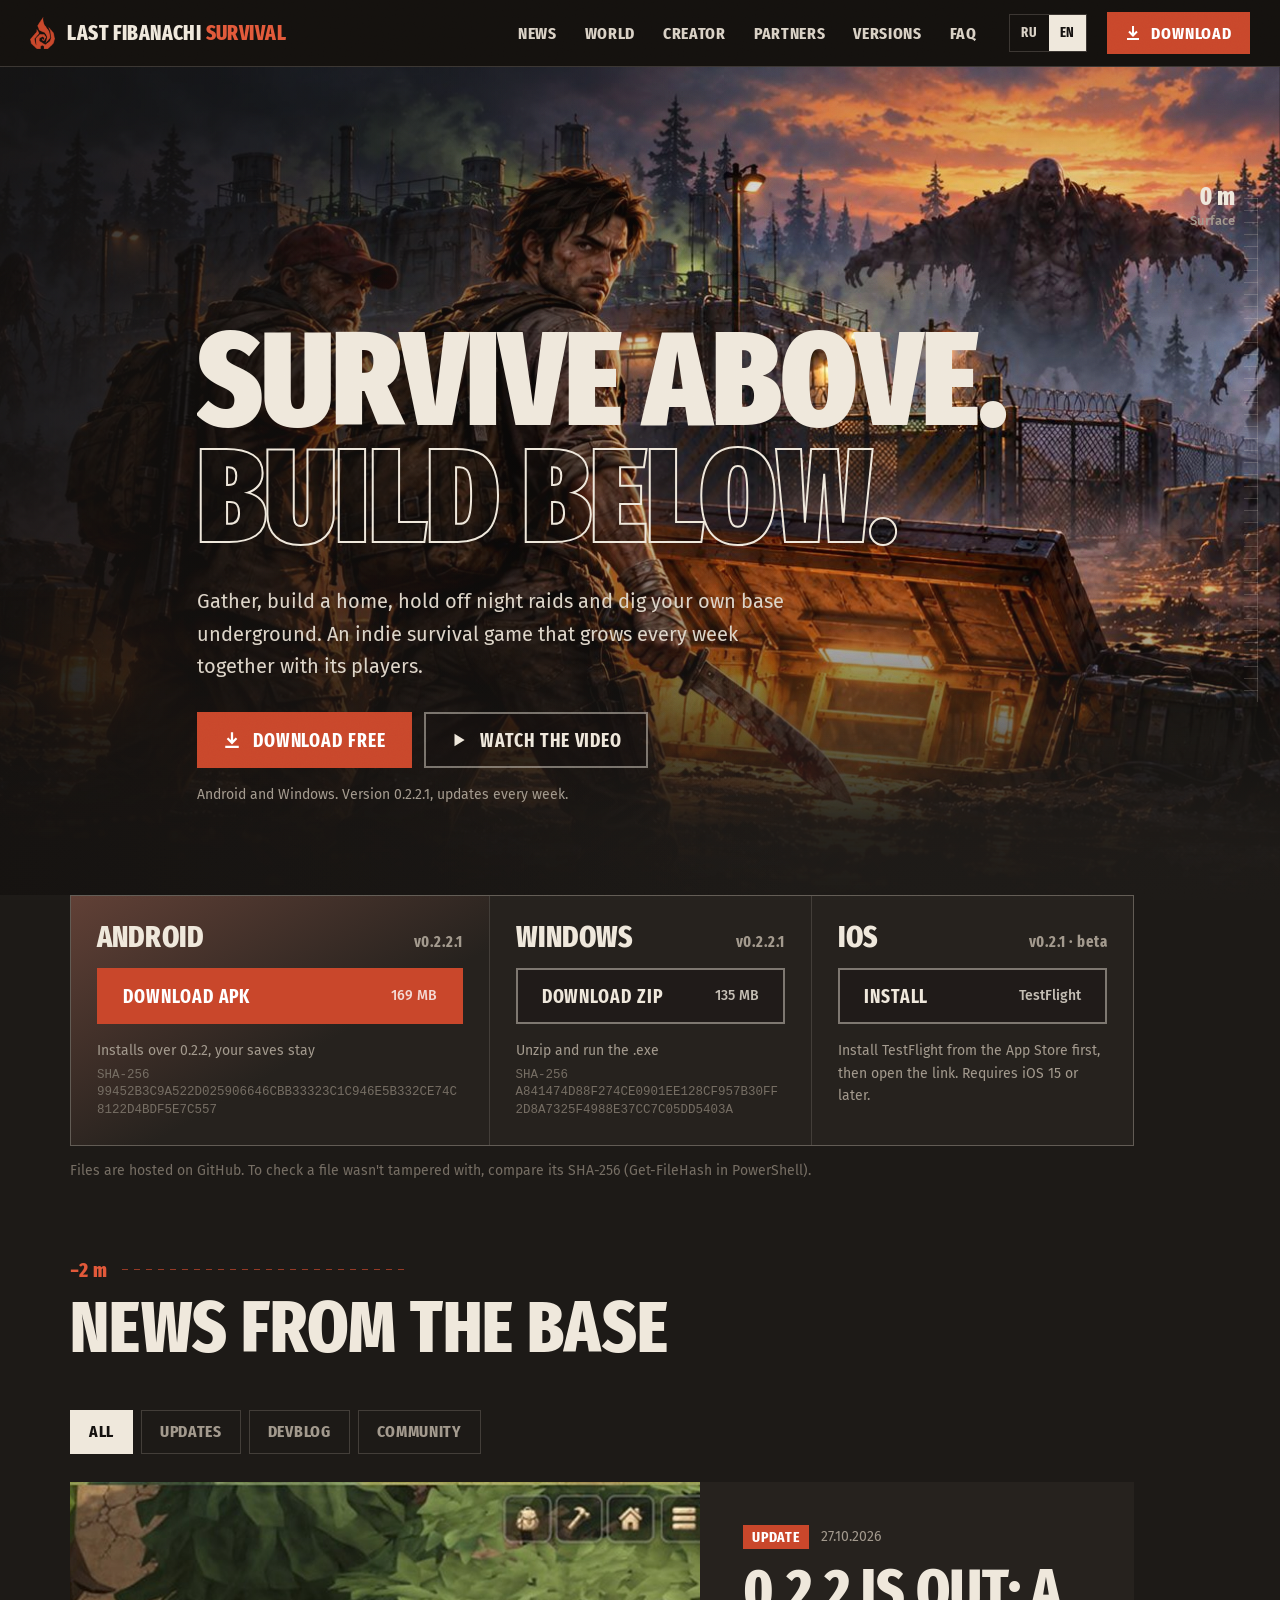
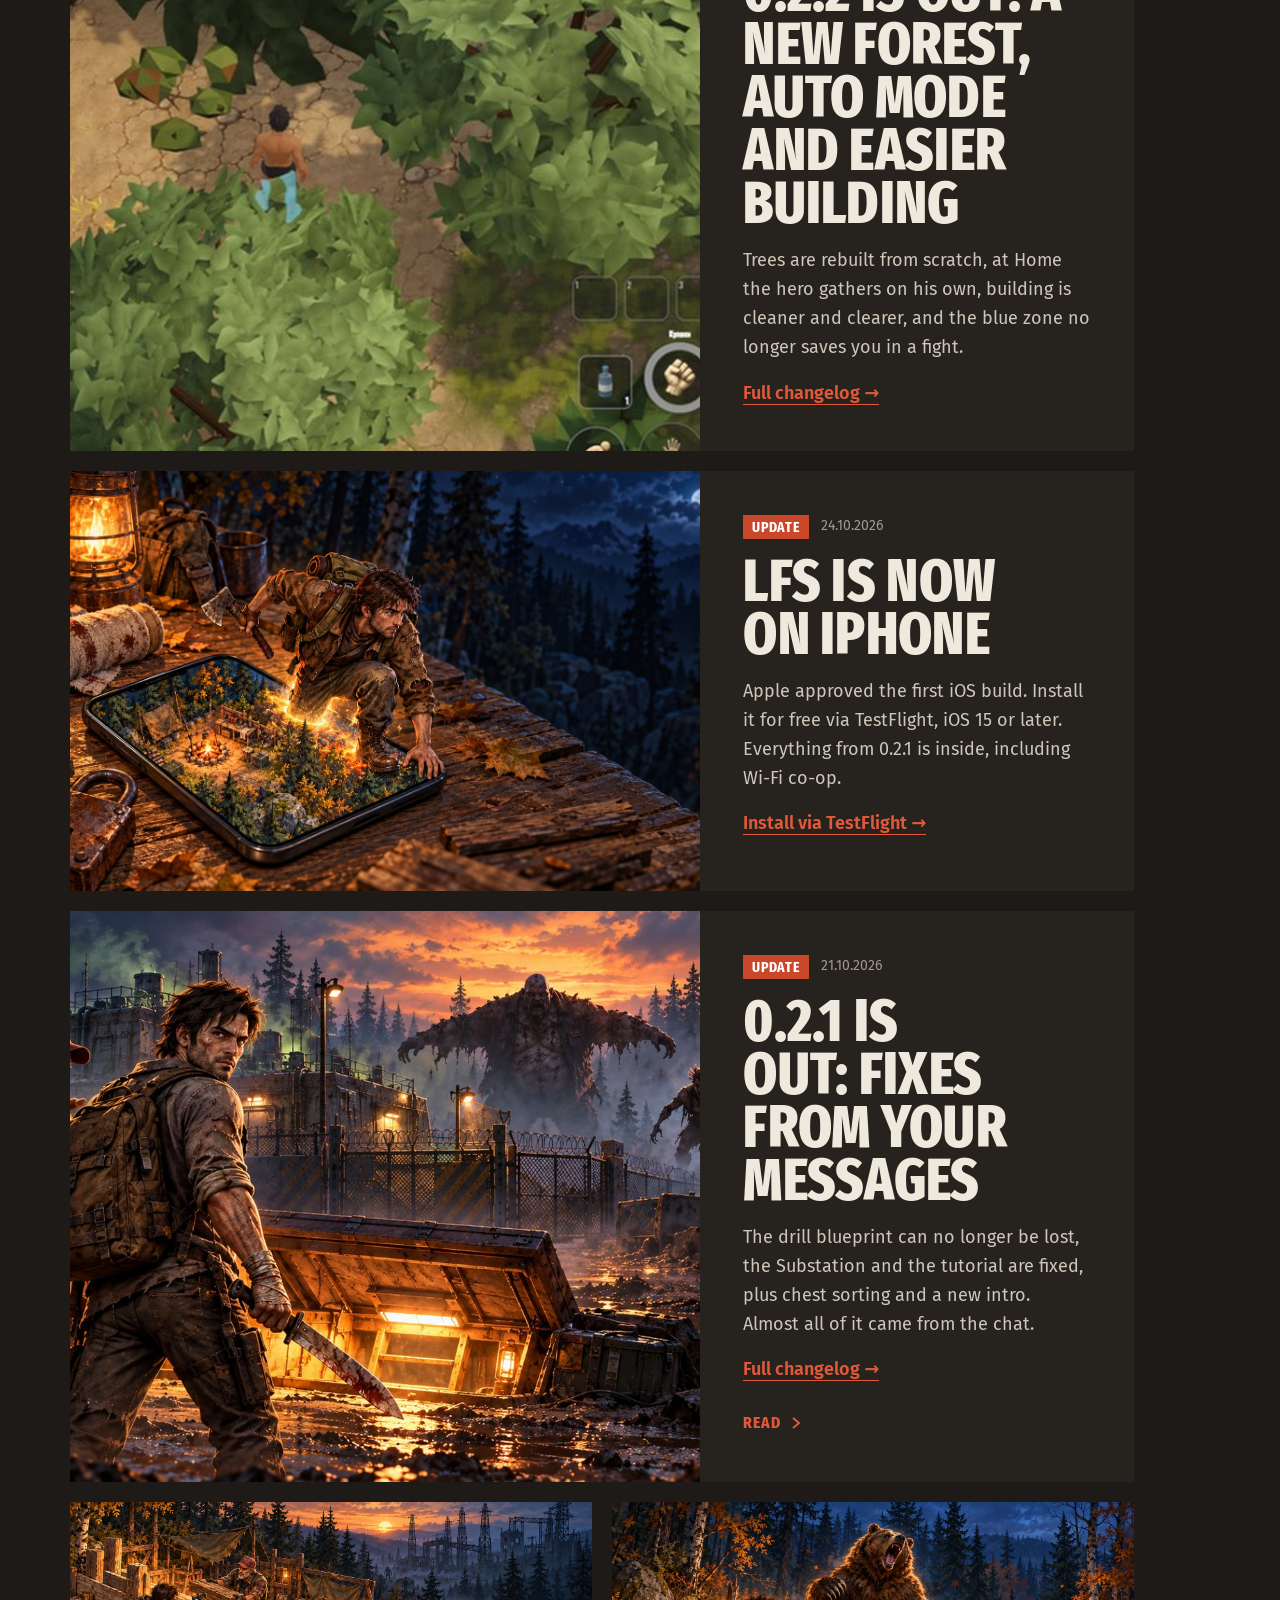
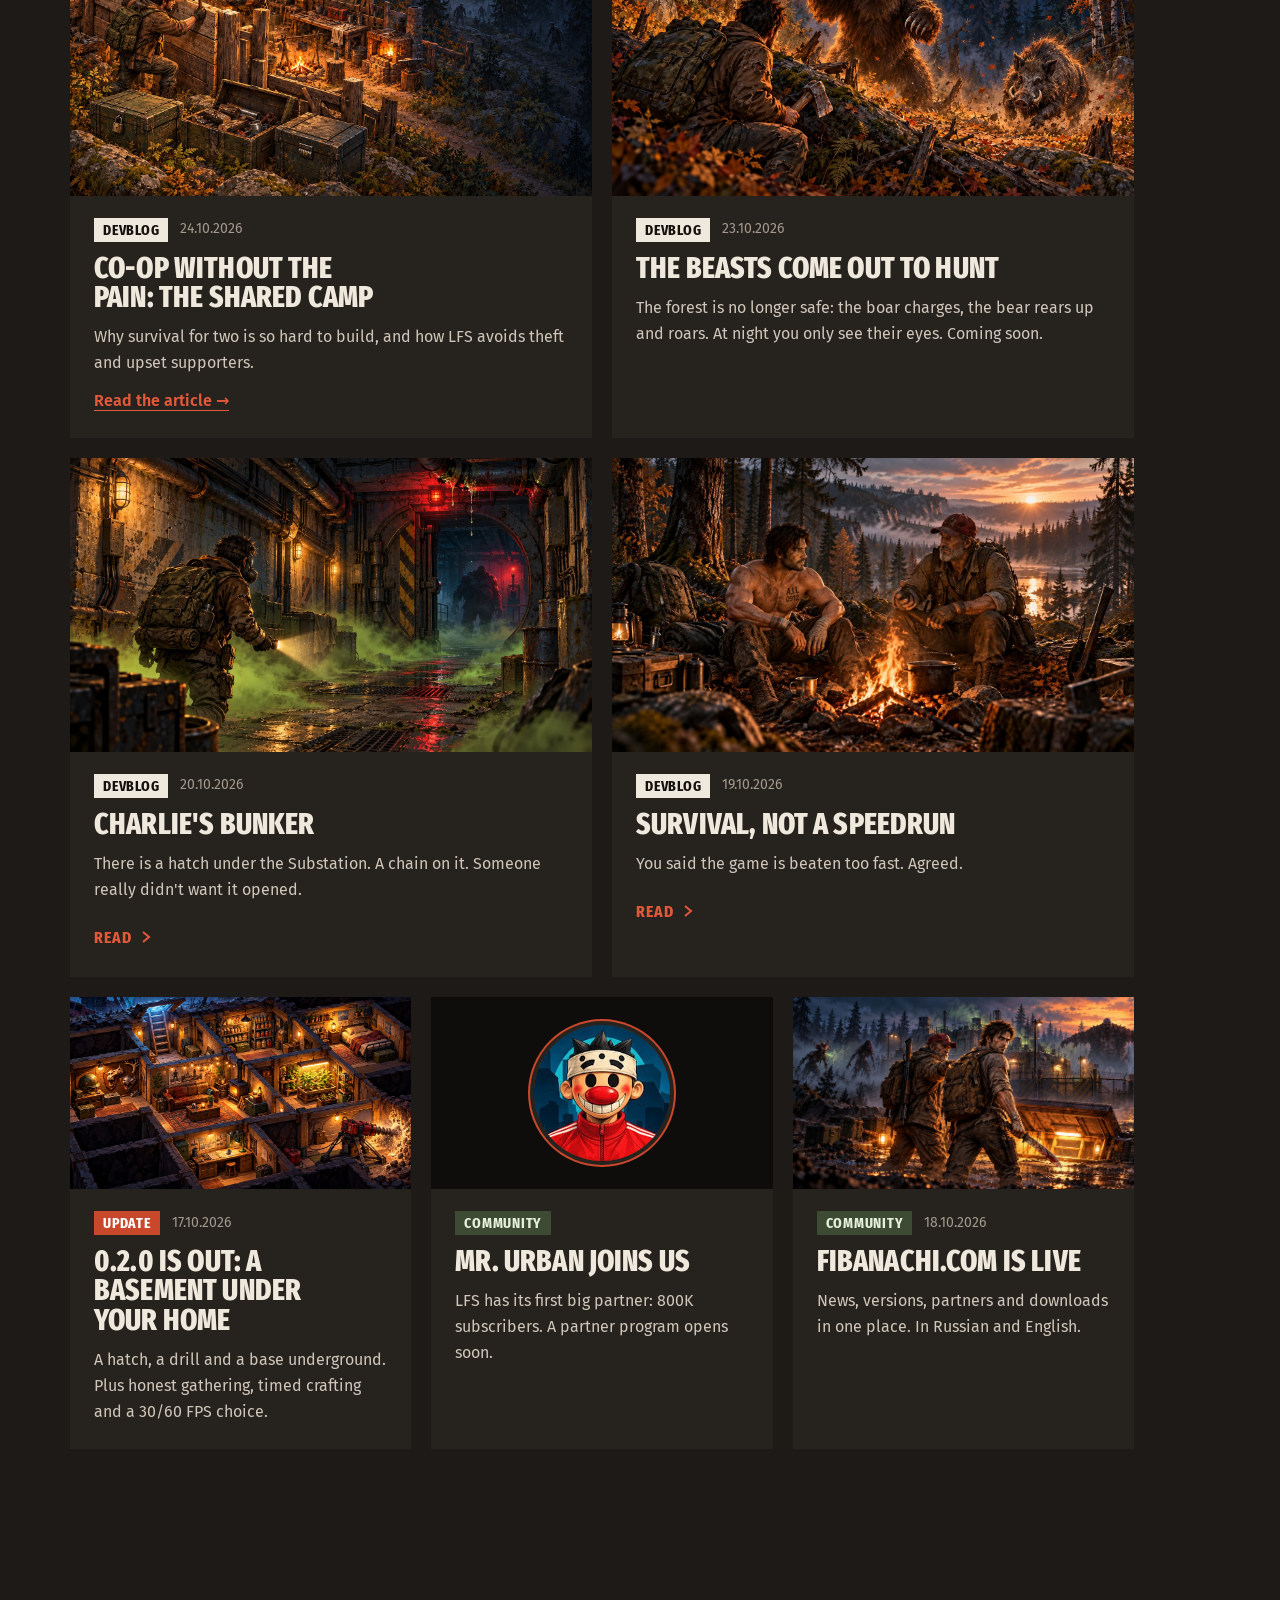
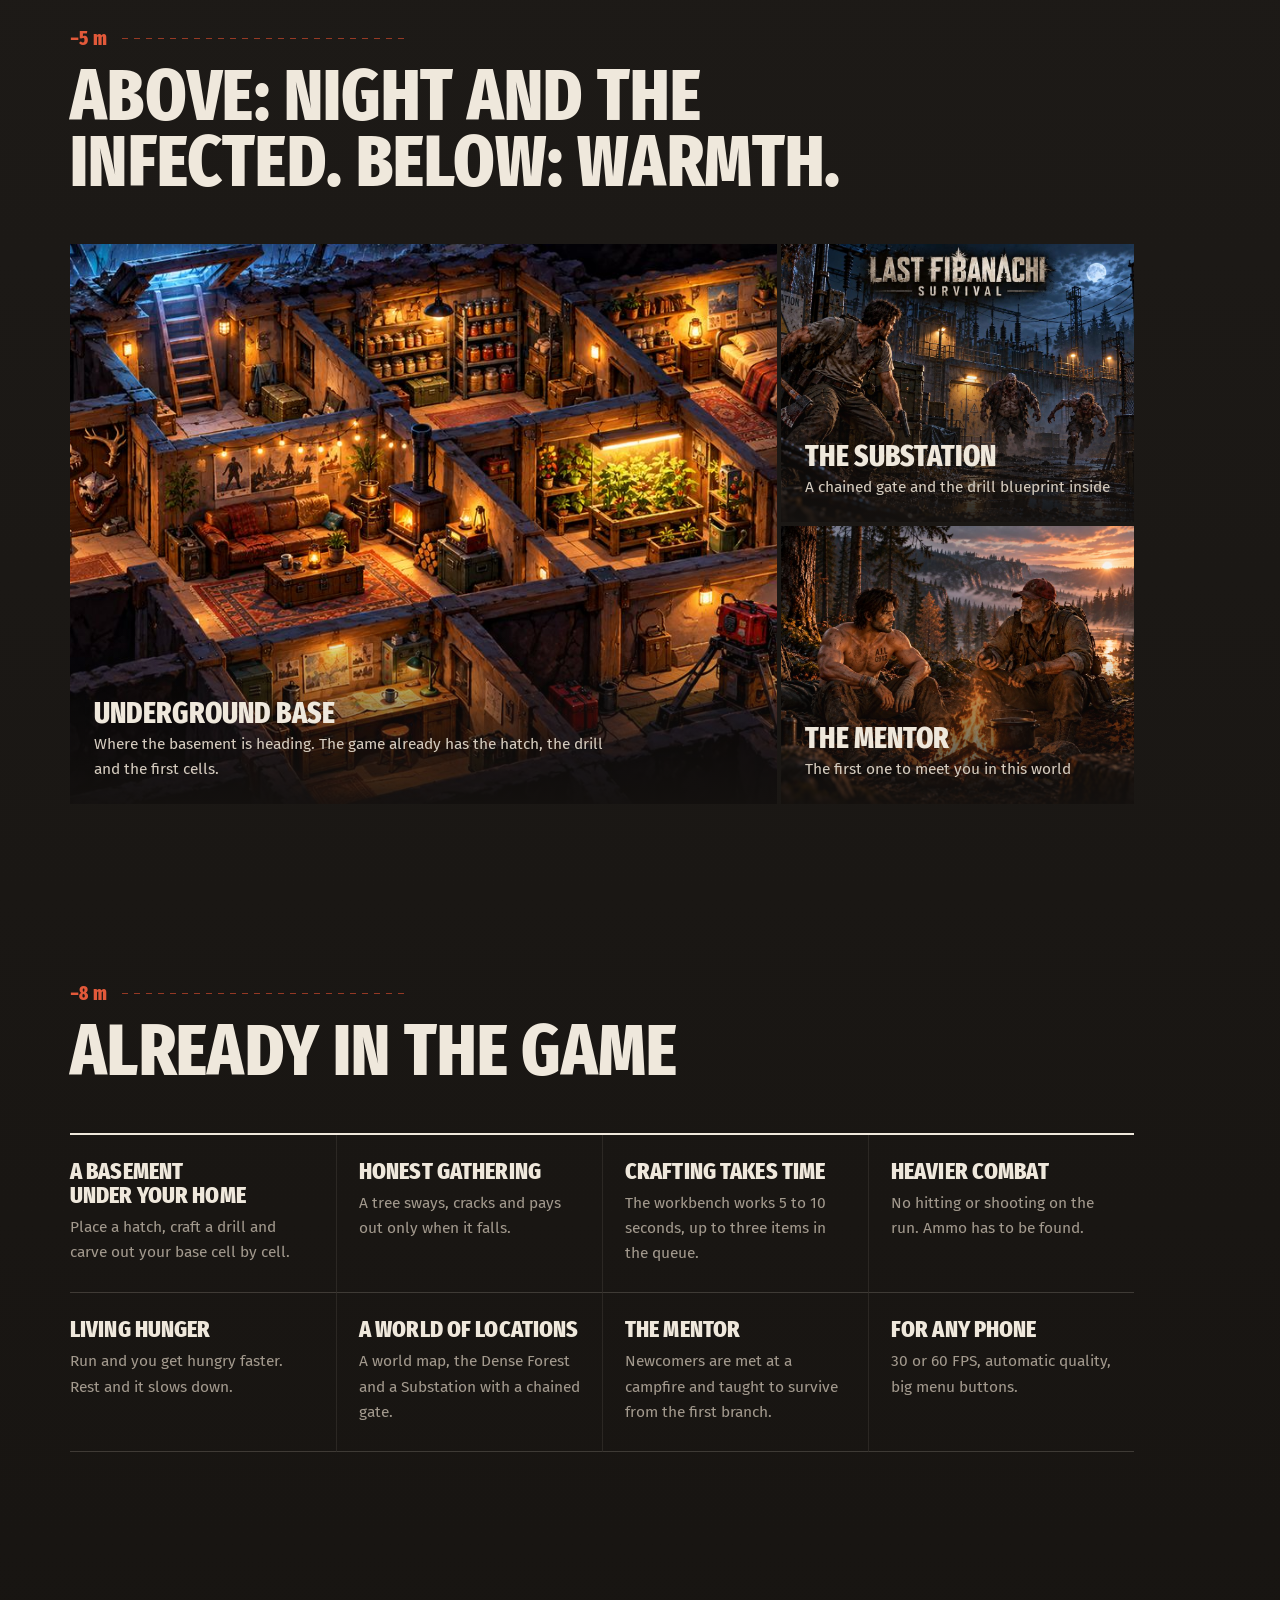
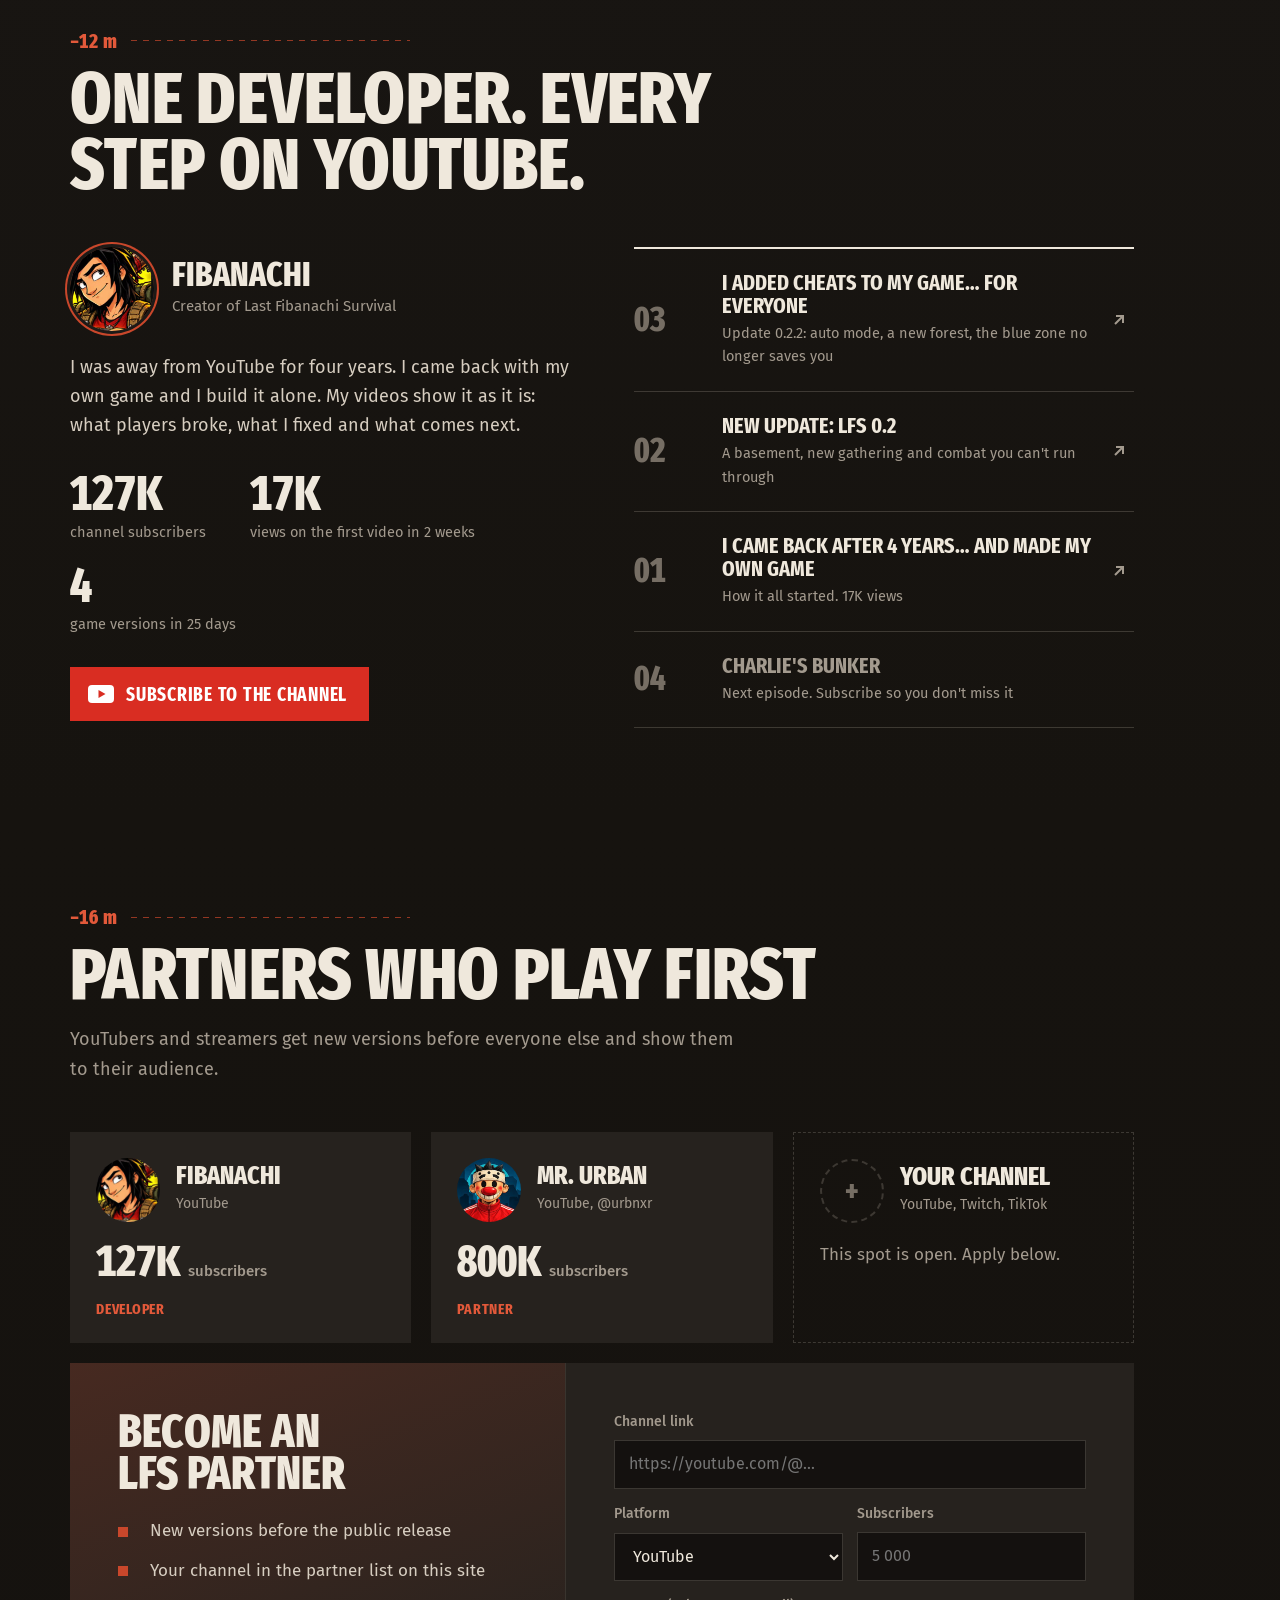
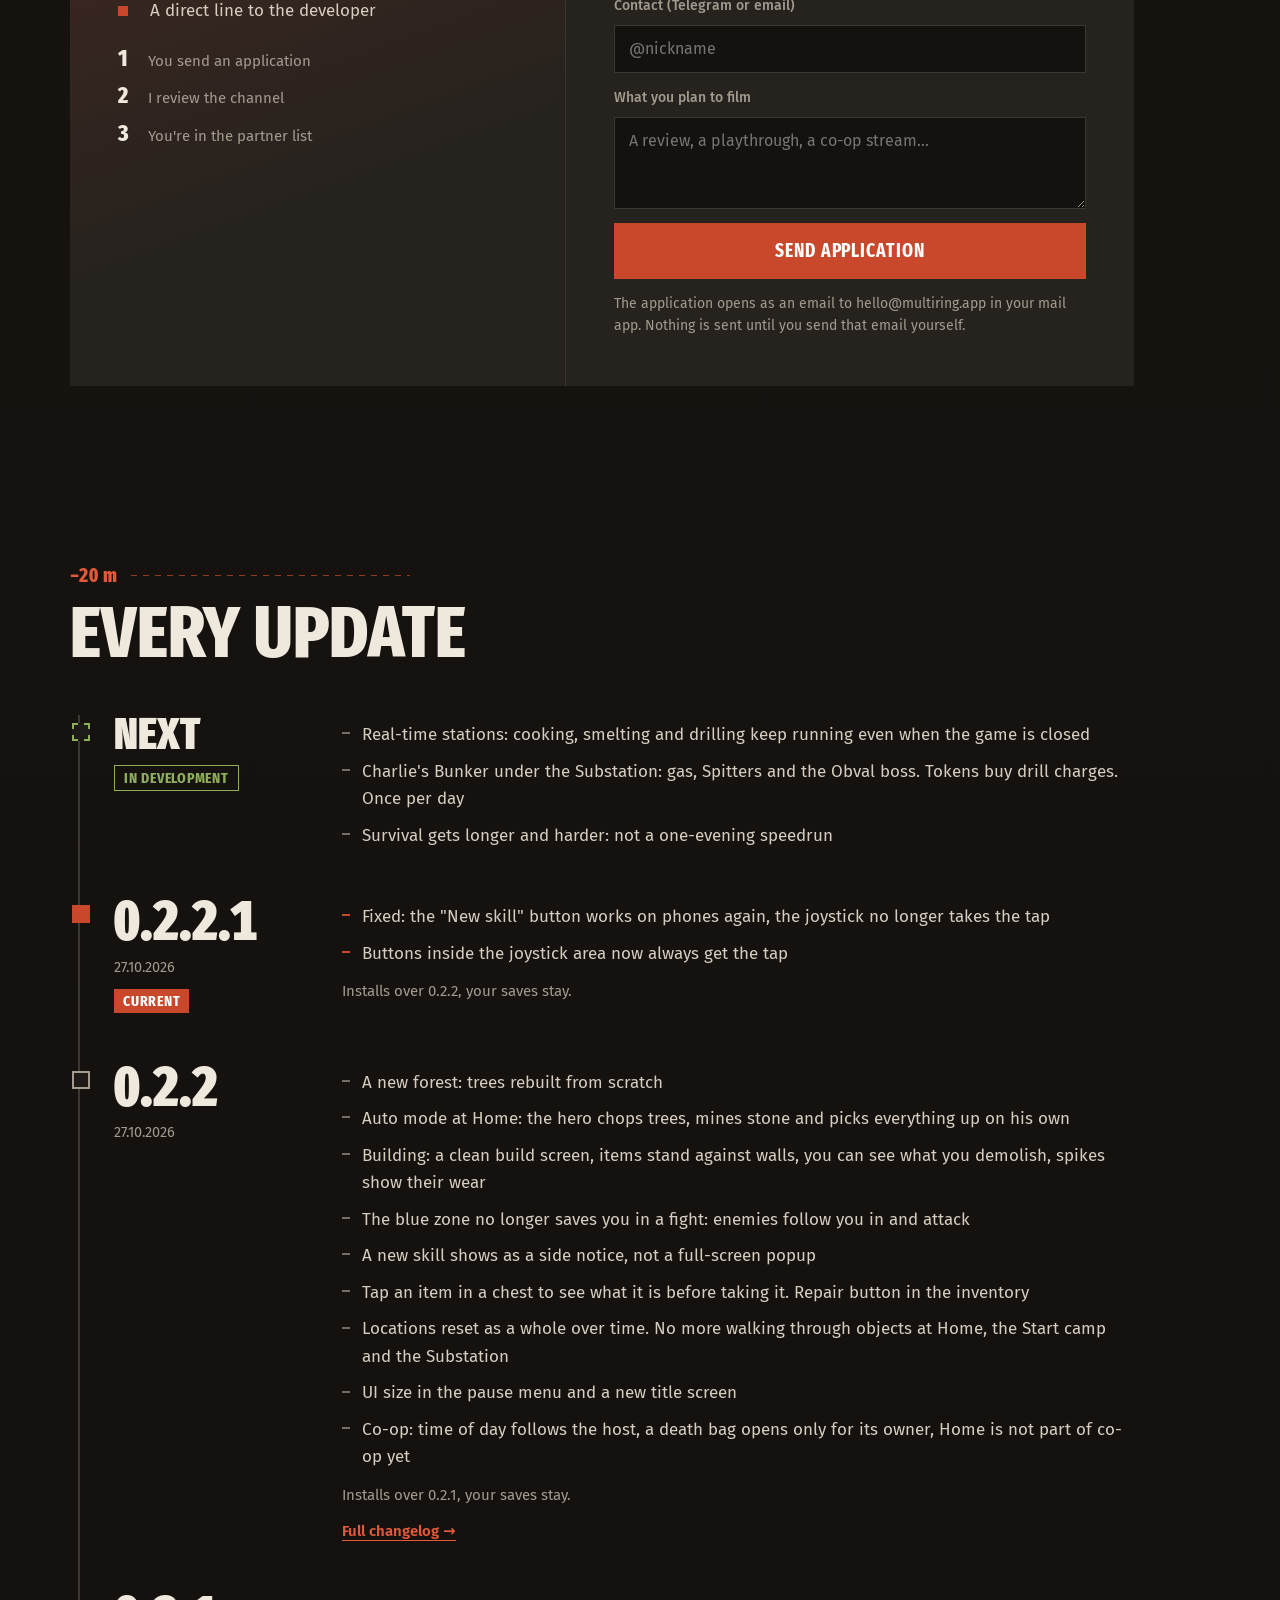
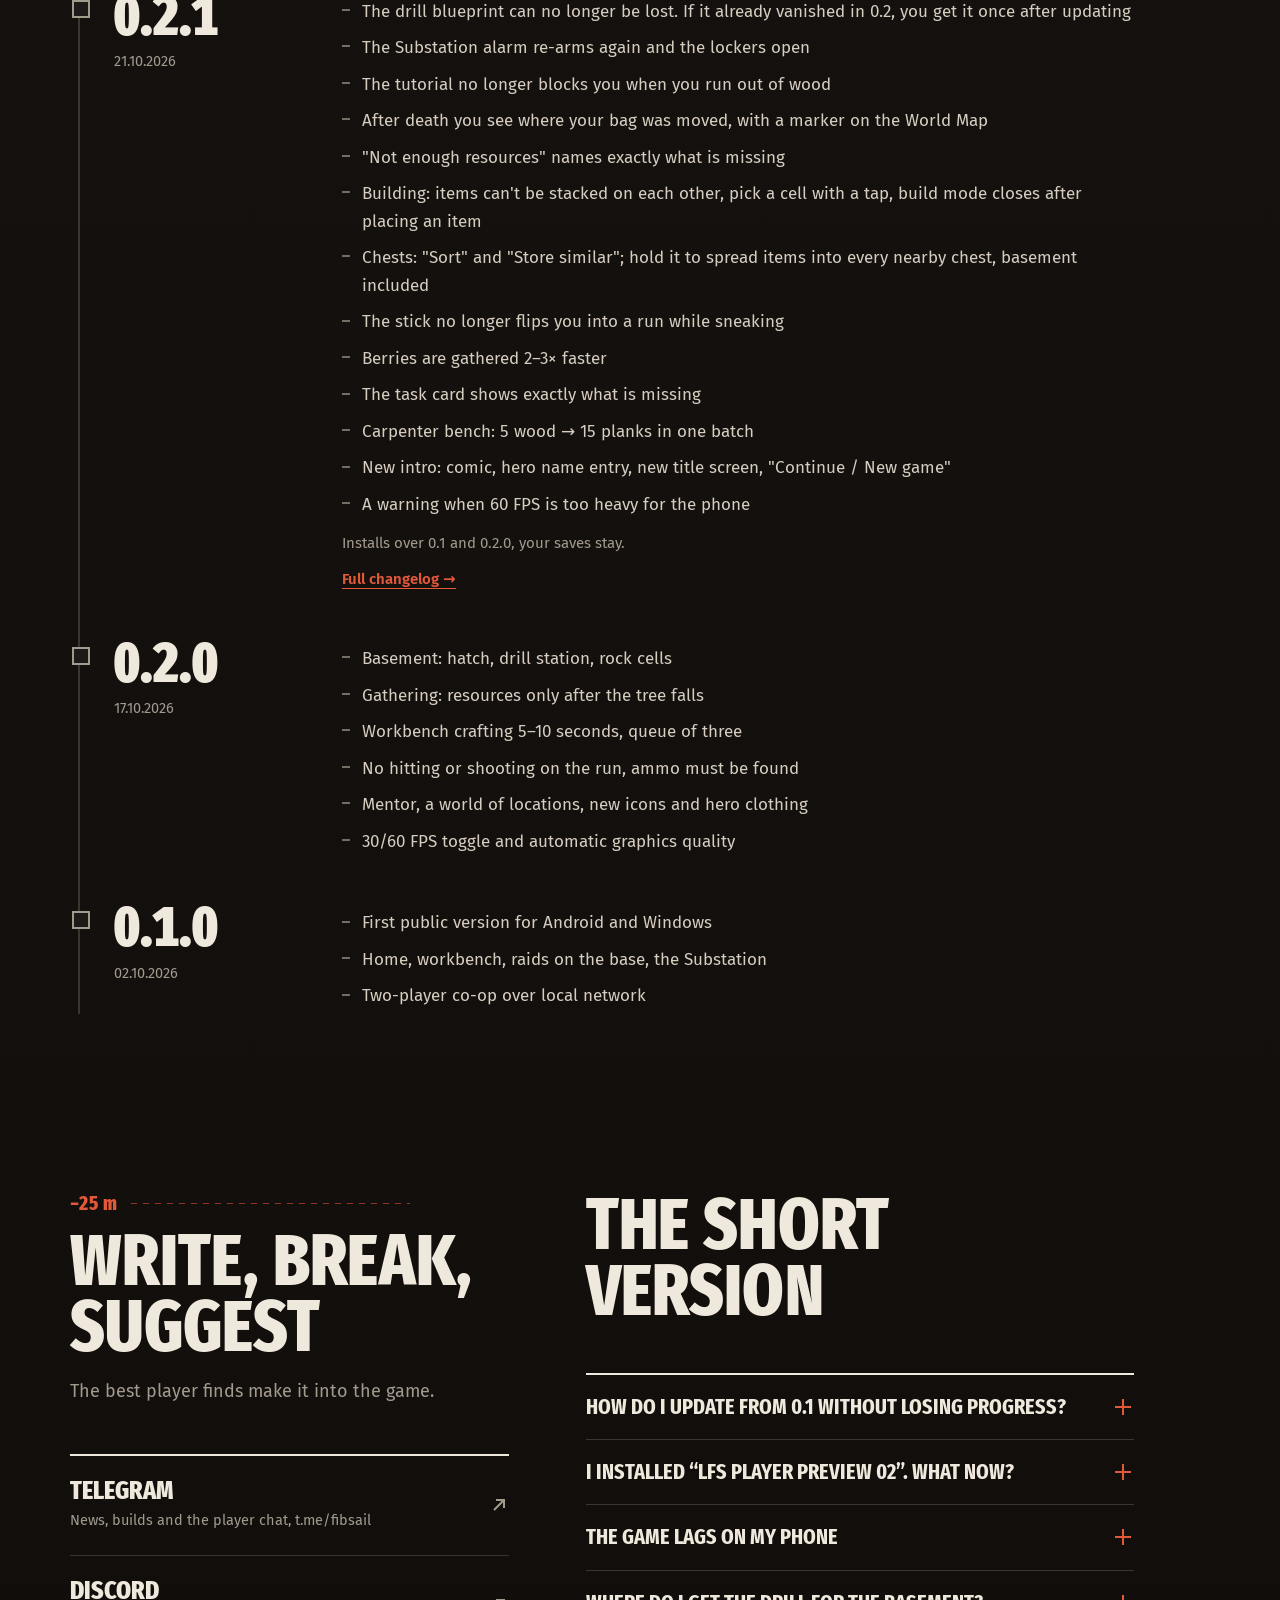
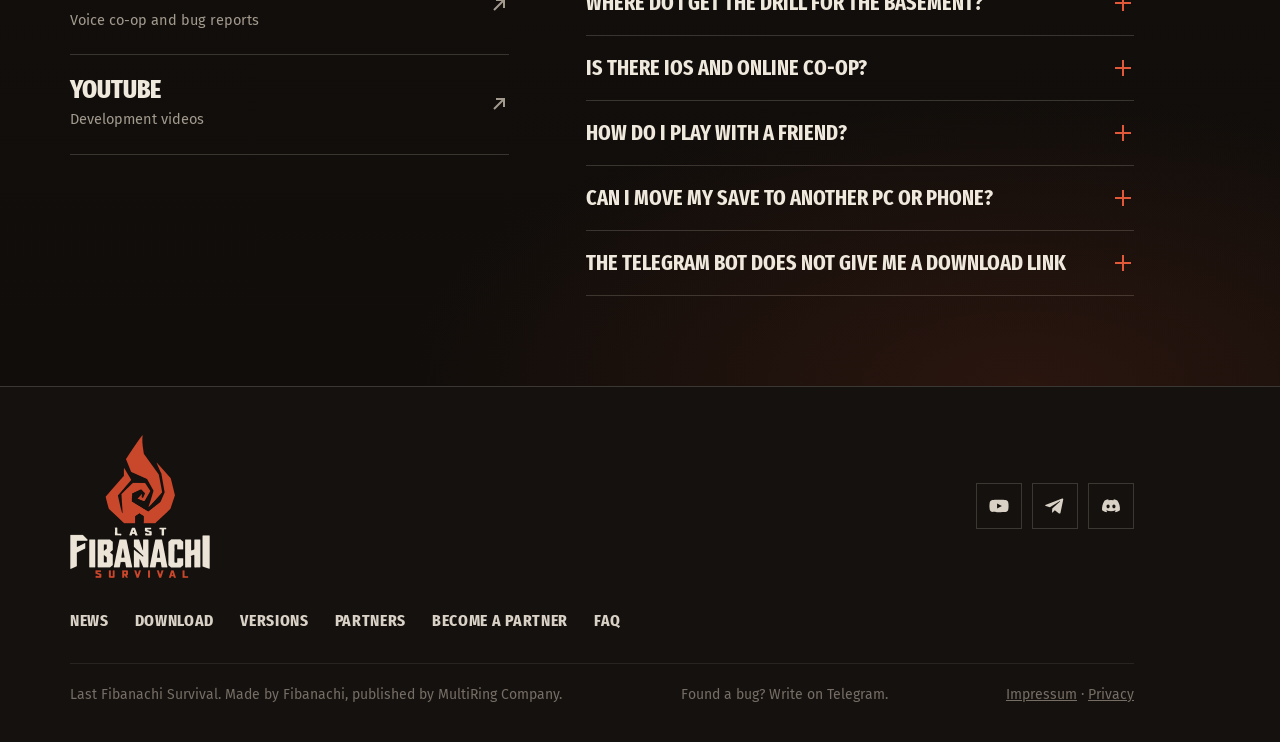
==== commit 133a4e28: "Release 0.2.2.1 hotfix: download SHA/version, versions entry, changelog section Co-Authored-By: Clau" ====
--- a/index.html
+++ b/index.html
@@ -365,7 +365,7 @@
         <a class="btn btn-rust" href="#download"><svg viewBox="0 0 16 16" aria-hidden="true"><path d="M8 1v9M4 6.5 8 10.5l4-4M2 14h12" fill="none" stroke="currentColor" stroke-width="2"/></svg><span data-i18n="hero_dl">Скачать бесплатно</span></a>
         <a class="btn btn-ghost" href="https://www.youtube.com/watch?v=v-rlAI4tNy4" target="_blank" rel="noopener"><svg viewBox="0 0 16 16" aria-hidden="true"><path d="M4 2.5v11l9-5.5z" fill="currentColor"/></svg><span data-i18n="watch">Смотреть ролик</span></a>
       </div>
-      <p class="hero-note" data-i18n="hero_note">Android и Windows. Версия 0.2.2, обновления каждую неделю.</p>
+      <p class="hero-note" data-i18n="hero_note">Android и Windows. Версия 0.2.2.1, обновления каждую неделю.</p>
     </div>
   </section>
 
@@ -373,14 +373,14 @@
     <div class="wrap">
       <div class="plats">
         <div class="plat main">
-          <div class="plat-h"><h3>Android</h3><span>v0.2.2</span></div>
+          <div class="plat-h"><h3>Android</h3><span>v0.2.2.1</span></div>
           <a class="btn btn-rust" href="https://github.com/multiringcompany-sketch/fibanachi-site/releases/latest/download/LastFibanachiSurvival_Android.apk" download><span data-i18n="dl_apk">Скачать APK</span><small>169 MB</small></a>
-          <div class="facts"><span data-i18n="apk_note">Ставится поверх 0.2.1, сохранения остаются</span><code>SHA-256 D178B43199D08E2C67FDCE02C4BA5A7C24005ED703A74A32C96FE813F3D3593F</code></div>
+          <div class="facts"><span data-i18n="apk_note">Ставится поверх 0.2.2, сохранения остаются</span><code>SHA-256 99452B3C9A522D025906646CBB33323C1C946E5B332CE74C8122D4BDF5E7C557</code></div>
         </div>
         <div class="plat">
-          <div class="plat-h"><h3>Windows</h3><span>v0.2.2</span></div>
+          <div class="plat-h"><h3>Windows</h3><span>v0.2.2.1</span></div>
           <a class="btn btn-ghost" href="https://github.com/multiringcompany-sketch/fibanachi-site/releases/latest/download/LastFibanachiSurvival_Windows.zip" download><span data-i18n="dl_zip">Скачать ZIP</span><small>135 MB</small></a>
-          <div class="facts"><span data-i18n="zip_note">Распакуй и запусти .exe</span><code>SHA-256 9CE71FAD246C13167EBC9E32006EC12621DCCDD7B5BA62BC8CA3B5EA03E8CE06</code></div>
+          <div class="facts"><span data-i18n="zip_note">Распакуй и запусти .exe</span><code>SHA-256 A841474D88F274CE0901EE128CF957B30FF2D8A7325F4988E37CC7C05DD5403A</code></div>
         </div>
         <div class="plat">
           <div class="plat-h"><h3>iOS</h3><span>v0.2.1 · beta</span></div>
@@ -646,7 +646,17 @@
           </ul>
         </article>
         <article class="v now">
-          <div><div class="v-num">0.2.2</div><div class="v-date">27.10.2026</div><span class="v-tag" data-i18n="current">Текущая</span></div>
+          <div><div class="v-num">0.2.2.1</div><div class="v-date">27.10.2026</div><span class="v-tag" data-i18n="current">Текущая</span></div>
+          <div>
+            <ul>
+              <li data-i18n="v5a">Исправлено: кнопка «Новый навык» снова нажимается на телефоне, джойстик больше не перехватывает касание</li>
+              <li data-i18n="v5b">Кнопки интерфейса в зоне джойстика теперь всегда получают нажатие</li>
+            </ul>
+            <p class="v-note" data-i18n="v5note">Ставится поверх 0.2.2, сохранения остаются.</p>
+          </div>
+        </article>
+        <article class="v">
+          <div><div class="v-num">0.2.2</div><div class="v-date">27.10.2026</div></div>
           <div>
             <ul>
               <li data-i18n="v4a">Новый лес: деревья переделаны с нуля</li>
@@ -766,8 +776,8 @@
     alt_hero:"A survivor opens a glowing hatch, the mentor beside him, the Substation and the infected behind",
     h1_a:"Survive above.",h1_b:"Build below.",
     lede:"Gather, build a home, hold off night raids and dig your own base underground. An indie survival game that grows every week together with its players.",
-    hero_dl:"Download free",watch:"Watch the video",hero_note:"Android and Windows. Version 0.2.2, updates every week.",
-    dl_apk:"Download APK",apk_note:"Installs over 0.2.1, your saves stay",dl_zip:"Download ZIP",zip_note:"Unzip and run the .exe",
+    hero_dl:"Download free",watch:"Watch the video",hero_note:"Android and Windows. Version 0.2.2.1, updates every week.",
+    dl_apk:"Download APK",apk_note:"Installs over 0.2.2, your saves stay",dl_zip:"Download ZIP",zip_note:"Unzip and run the .exe",
     soon:"soon",in_dev:"In development",ios_note:"We'll announce the test on Telegram",ios_tf:"Install",ios_note2:"Install TestFlight from the App Store first, then open the link. Requires iOS 15 or later.",
     proto_dl:"Files are hosted on GitHub. To check a file wasn't tampered with, compare its SHA-256 (Get-FileHash in PowerShell).",
     news_h:"News from the base",f_all:"All",f_upd:"Updates",f_dev:"Devblog",f_com:"Community",k_dev:"Devblog",k_upd:"Update",k_com:"Community",more:"Read",less:"Collapse",
@@ -811,7 +821,7 @@
     pf_contact:"Contact (Telegram or email)",pf_about:"What you plan to film",pf_about_ph:"A review, a playthrough, a co-op stream...",
     pf_send:"Send application",pf_hint:"The application opens as an email to hello@multiring.app in your mail app. Nothing is sent until you send that email yourself.",
     pf_need:"Add your channel link and a contact.",pf_ok:"Your mail app should open now with the application. Send it to finish. Nothing opened? Write to hello@multiring.app.",
-    ver_h:"Every update",current:"Current",v4a:"A new forest: trees rebuilt from scratch",v4b:"Auto mode at Home: the hero chops trees, mines stone and picks everything up on his own",v4c:"Building: a clean build screen, items stand against walls, you can see what you demolish, spikes show their wear",v4d:"The blue zone no longer saves you in a fight: enemies follow you in and attack",v4e:"A new skill shows as a side notice, not a full-screen popup",v4f:"Tap an item in a chest to see what it is before taking it. Repair button in the inventory",v4g:"Locations reset as a whole over time. No more walking through objects at Home, the Start camp and the Substation",v4h:"UI size in the pause menu and a new title screen",v4i:"Co-op: time of day follows the host, a death bag opens only for its owner, Home is not part of co-op yet",v4note:"Installs over 0.2.1, your saves stay.",v3date:"soon",testing:"In testing",wipnum:"Next",wip:"In development",
+    ver_h:"Every update",current:"Current",v5a:"Fixed: the \"New skill\" button works on phones again, the joystick no longer takes the tap",v5b:"Buttons inside the joystick area now always get the tap",v5note:"Installs over 0.2.2, your saves stay.",v4a:"A new forest: trees rebuilt from scratch",v4b:"Auto mode at Home: the hero chops trees, mines stone and picks everything up on his own",v4c:"Building: a clean build screen, items stand against walls, you can see what you demolish, spikes show their wear",v4d:"The blue zone no longer saves you in a fight: enemies follow you in and attack",v4e:"A new skill shows as a side notice, not a full-screen popup",v4f:"Tap an item in a chest to see what it is before taking it. Repair button in the inventory",v4g:"Locations reset as a whole over time. No more walking through objects at Home, the Start camp and the Substation",v4h:"UI size in the pause menu and a new title screen",v4i:"Co-op: time of day follows the host, a death bag opens only for its owner, Home is not part of co-op yet",v4note:"Installs over 0.2.1, your saves stay.",v3date:"soon",testing:"In testing",wipnum:"Next",wip:"In development",
     w1:"Real-time stations: cooking, smelting and drilling keep running even when the game is closed",
     w3:"Charlie's Bunker under the Substation: gas, Spitters and the Obval boss. Tokens buy drill charges. Once per day",
     w2:"Survival gets longer and harder: not a one-evening speedrun",
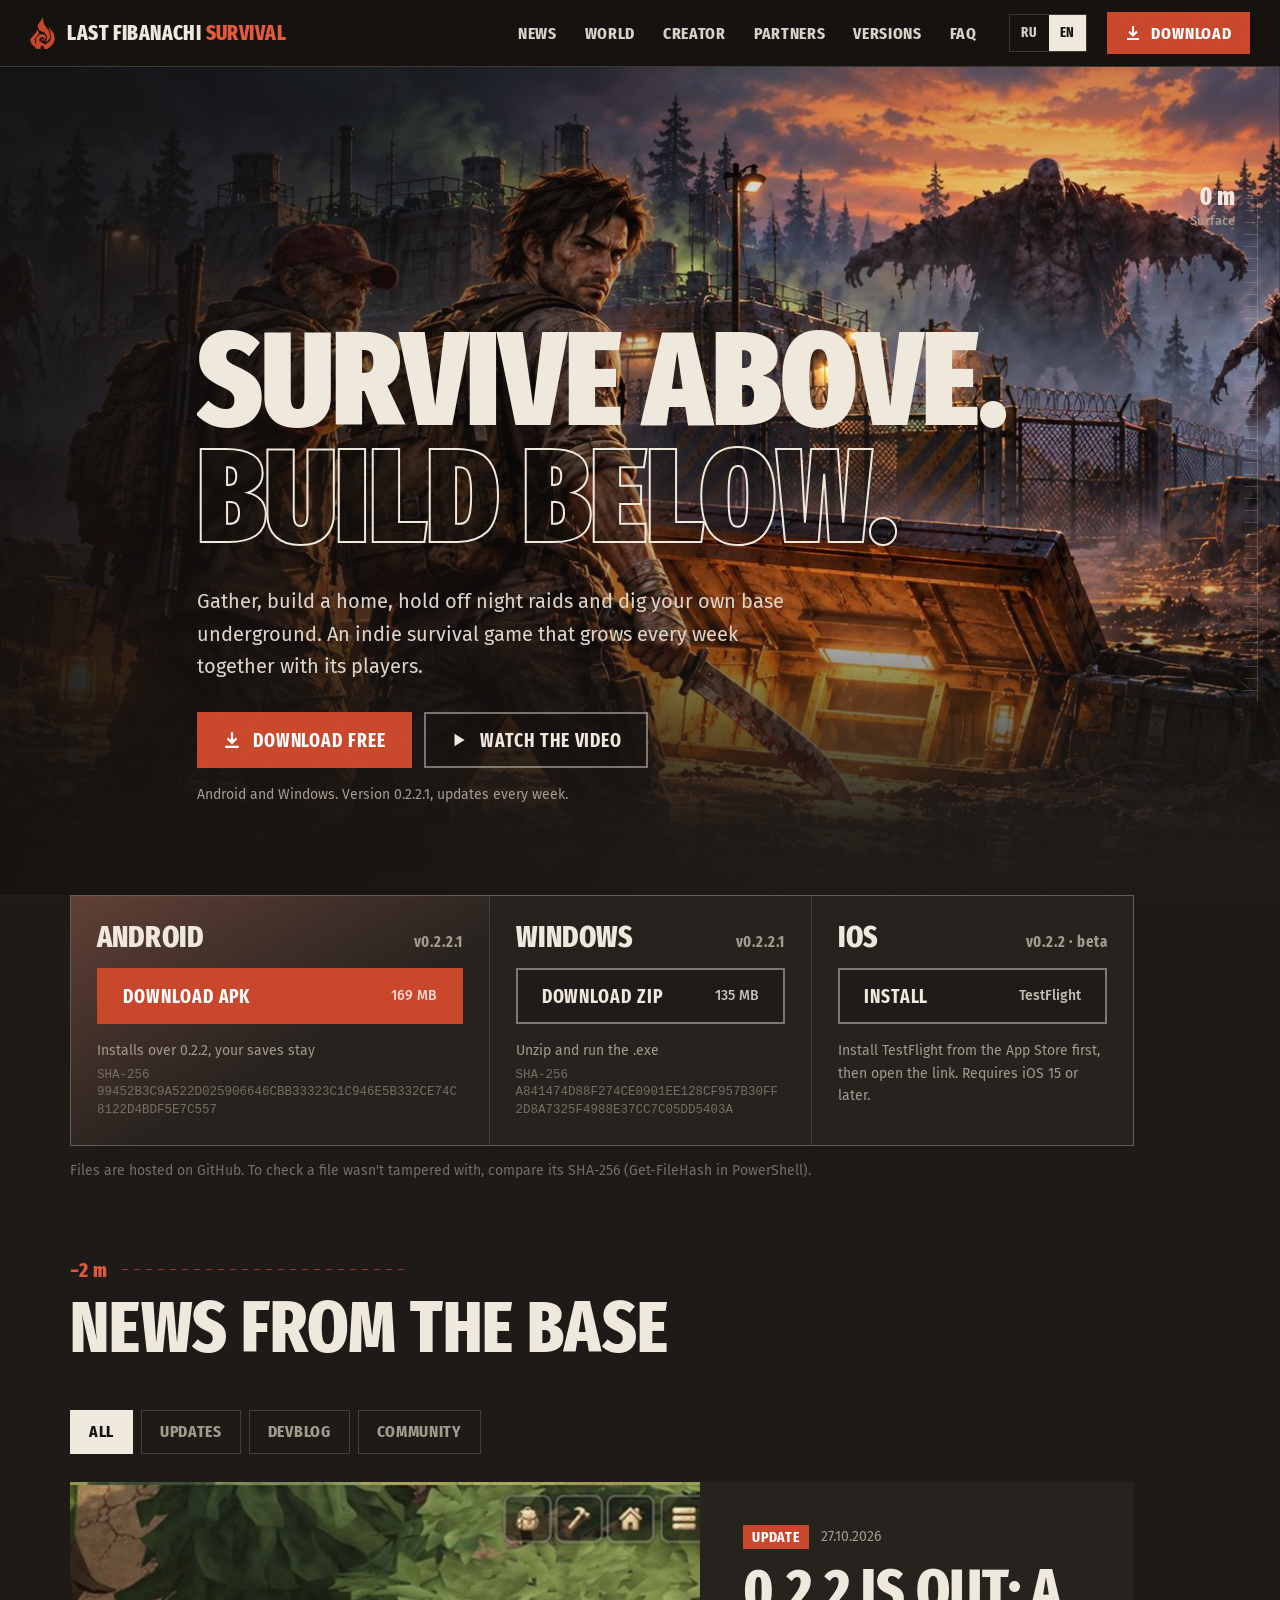
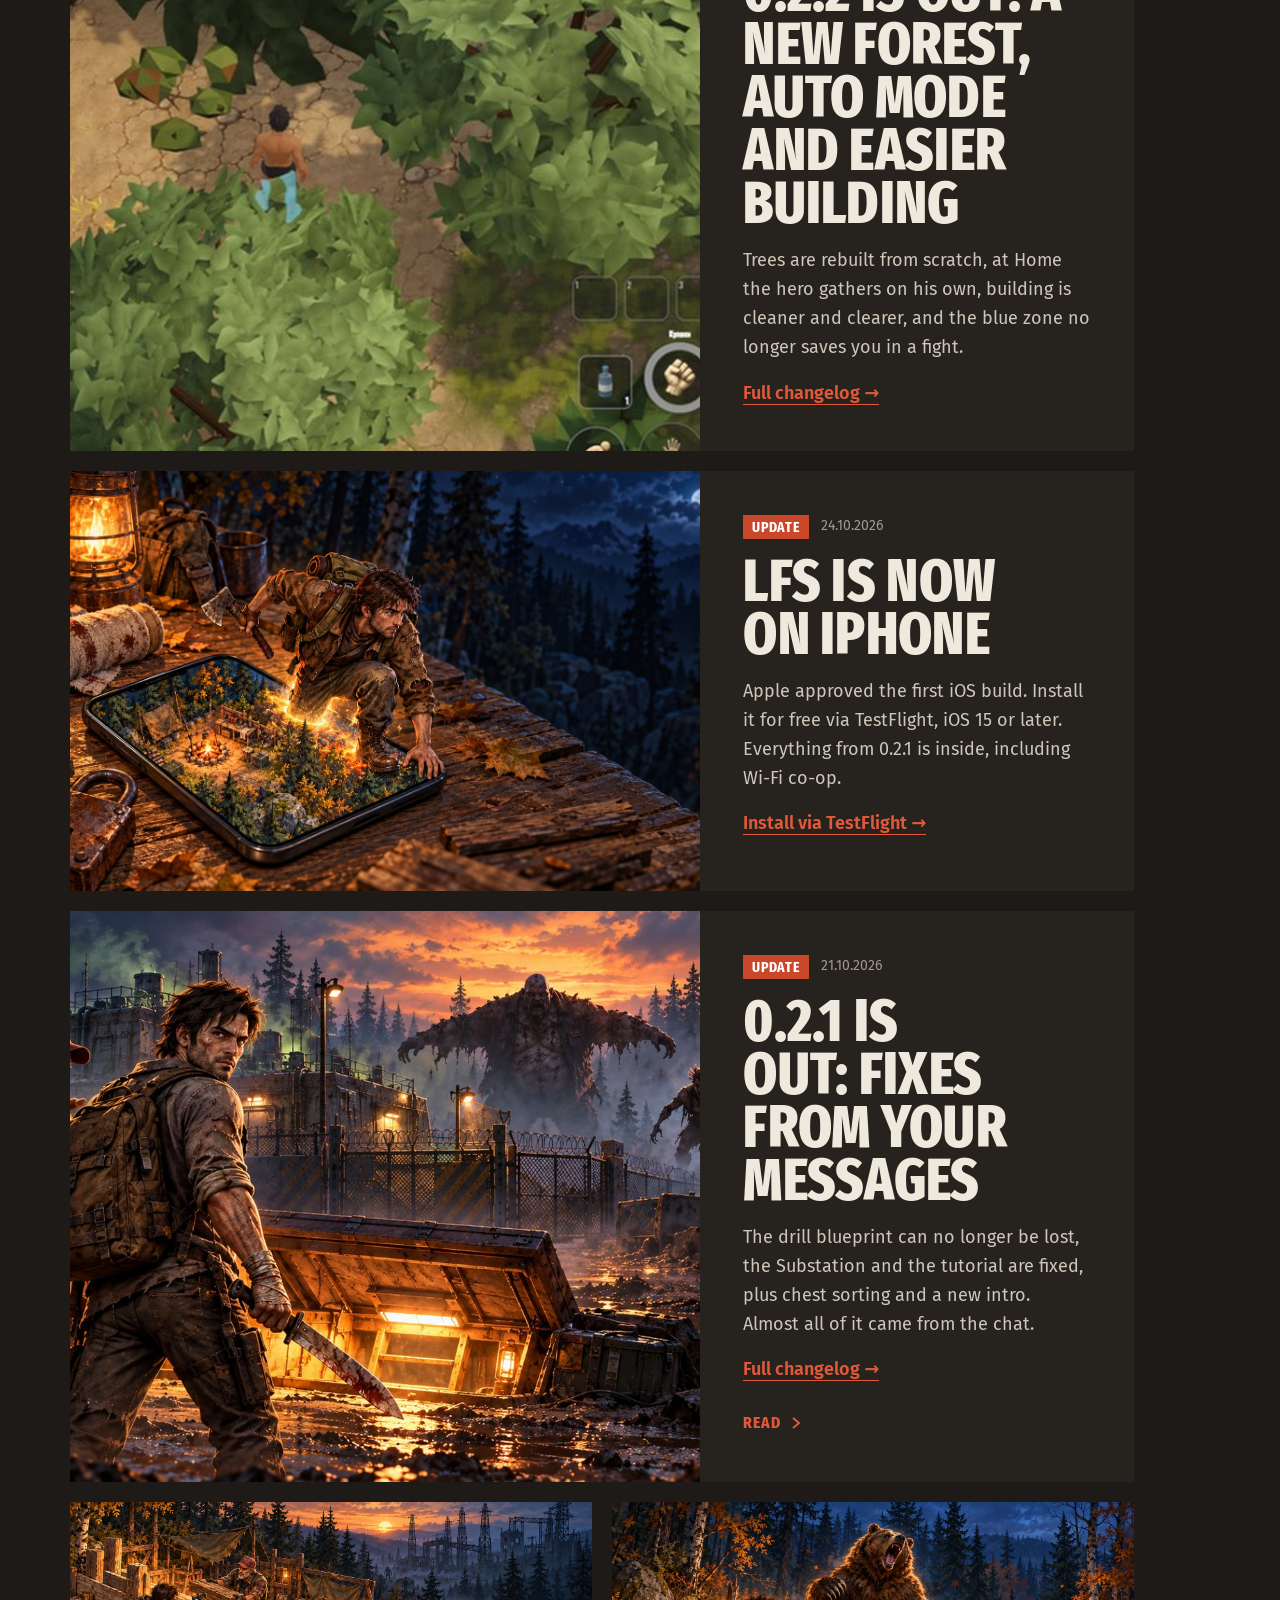
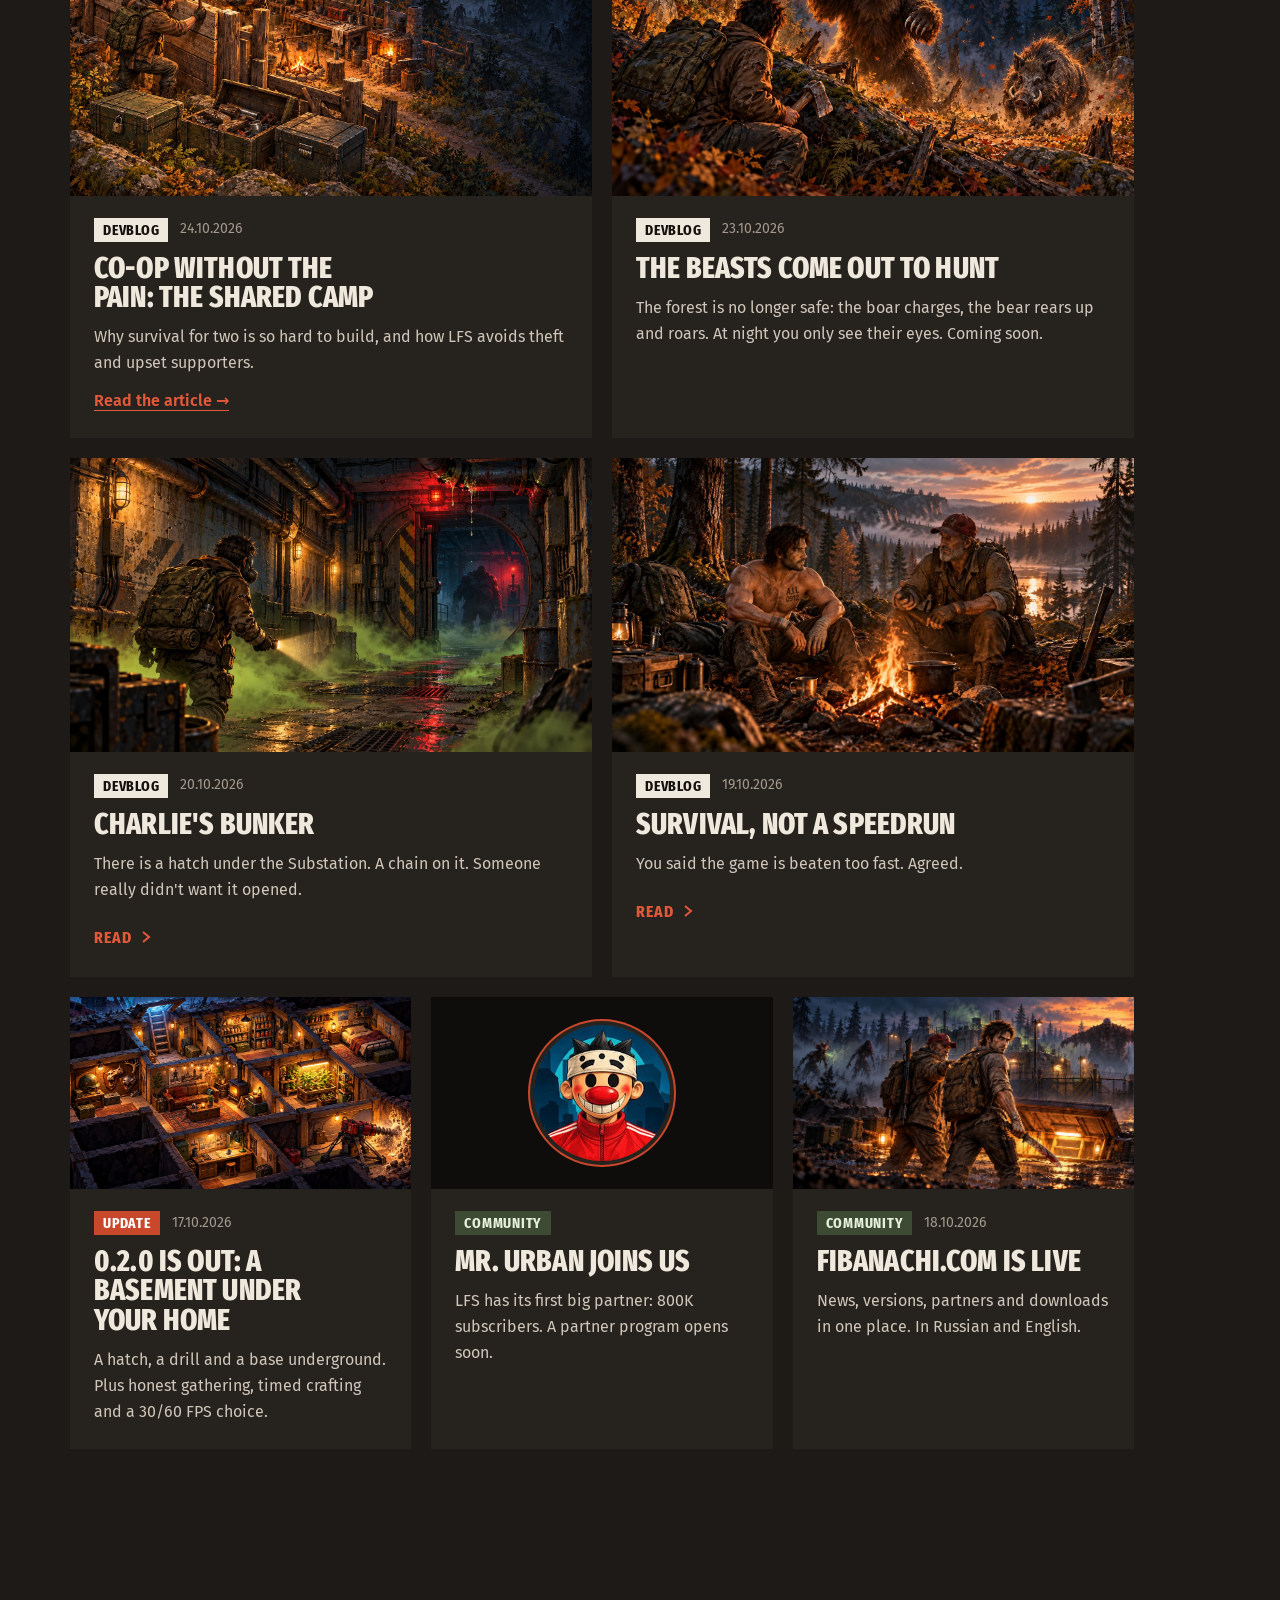
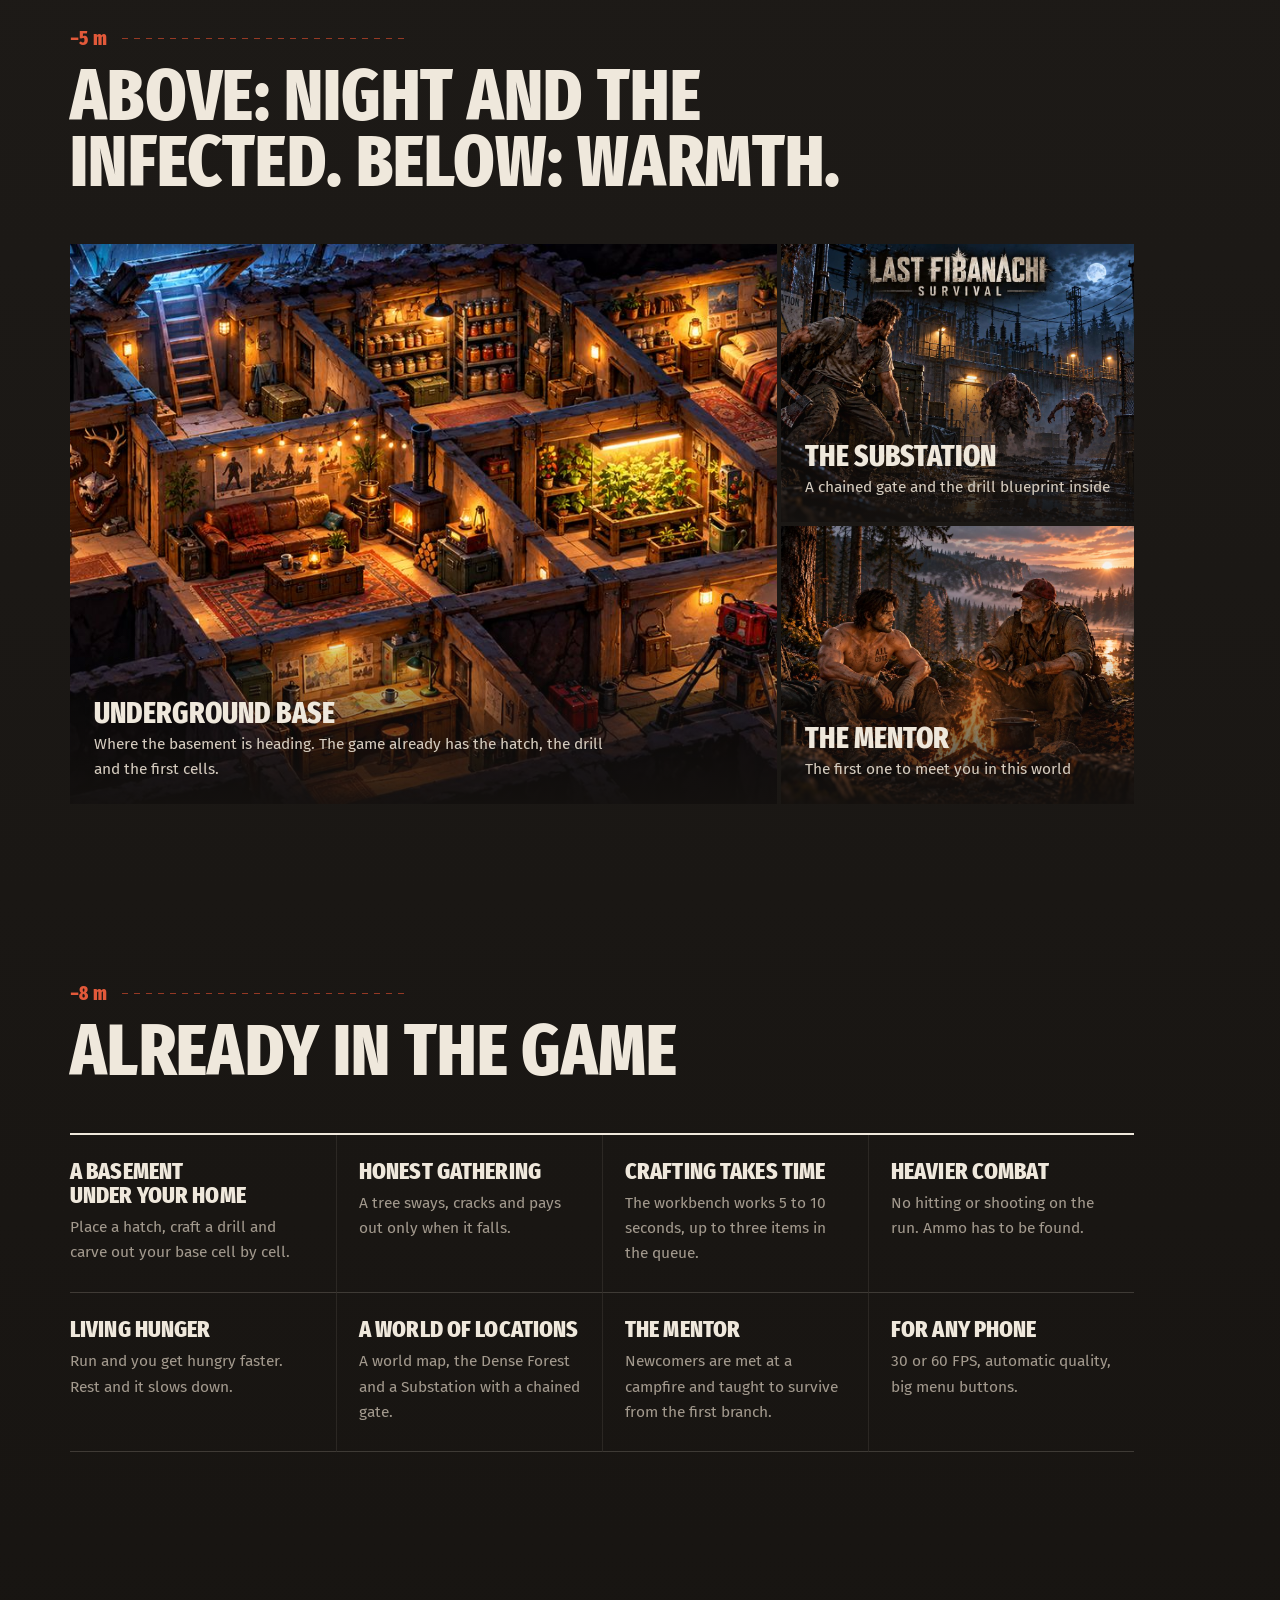
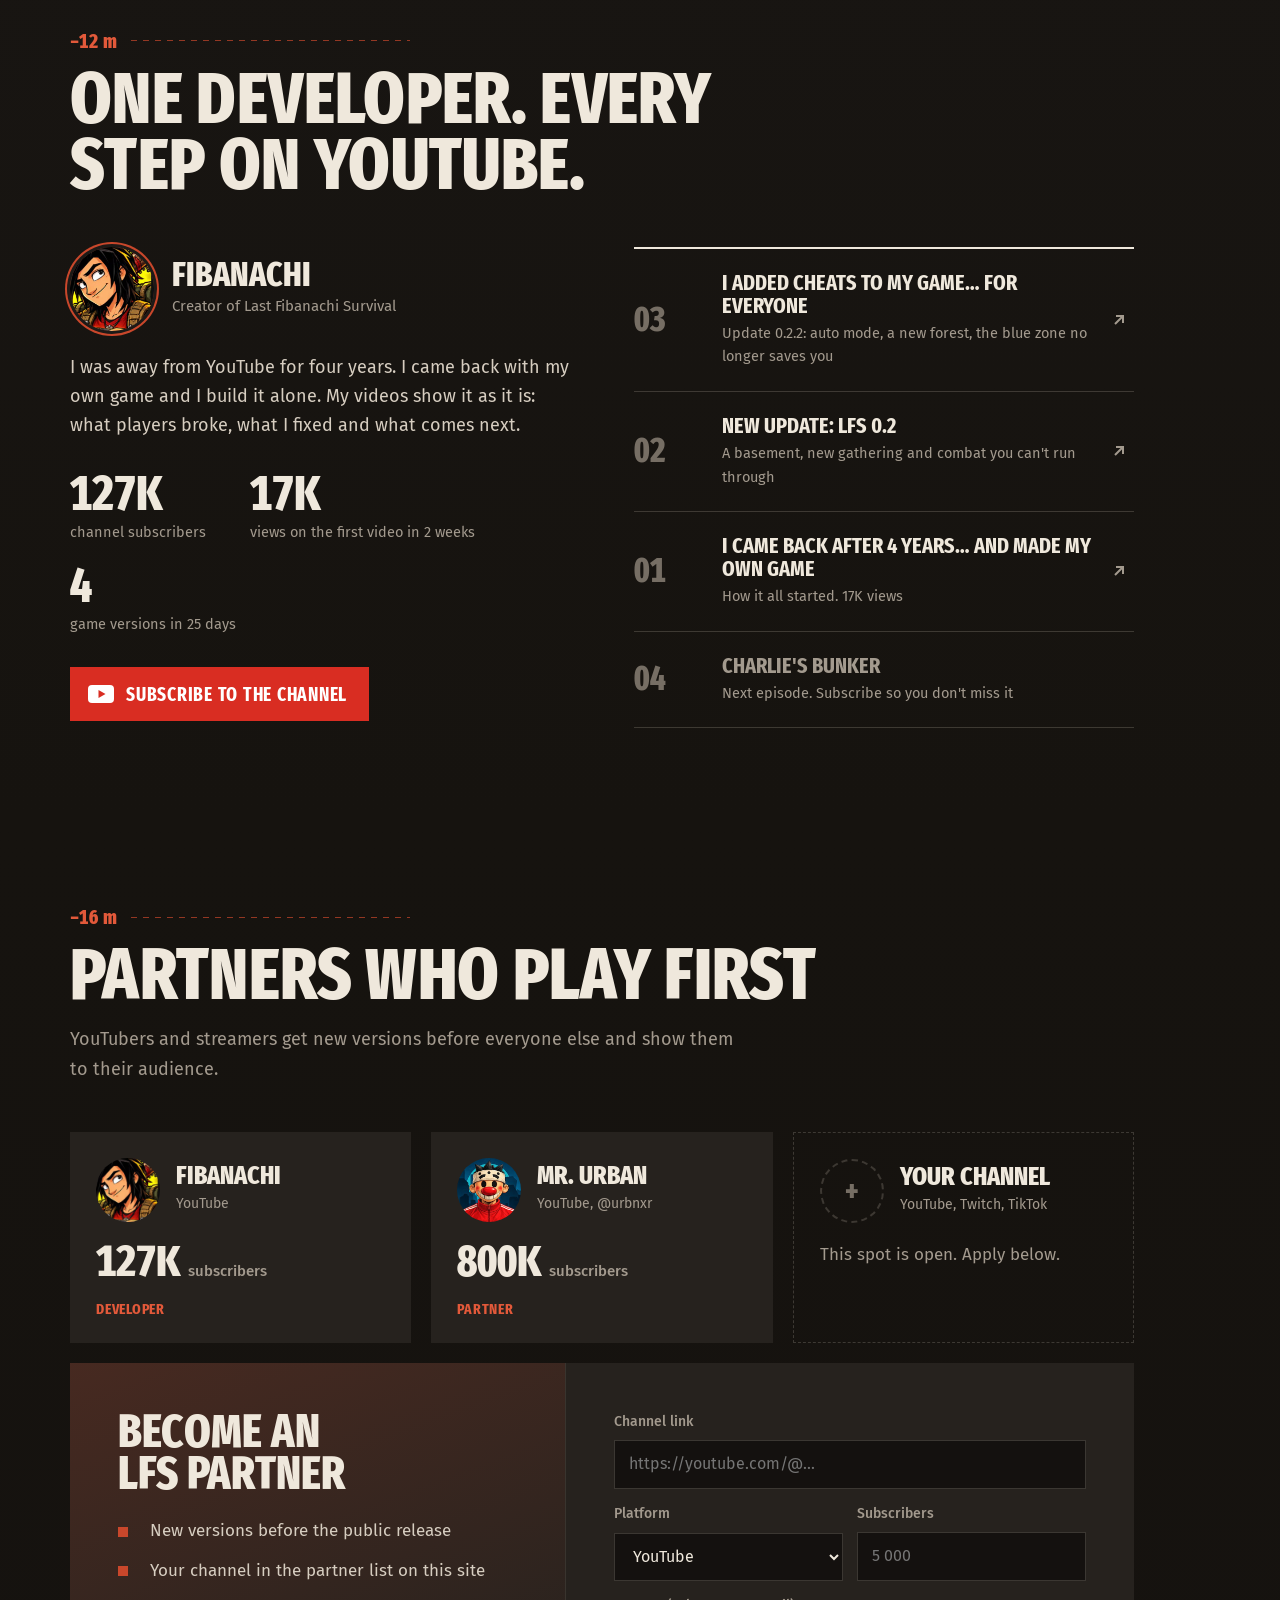
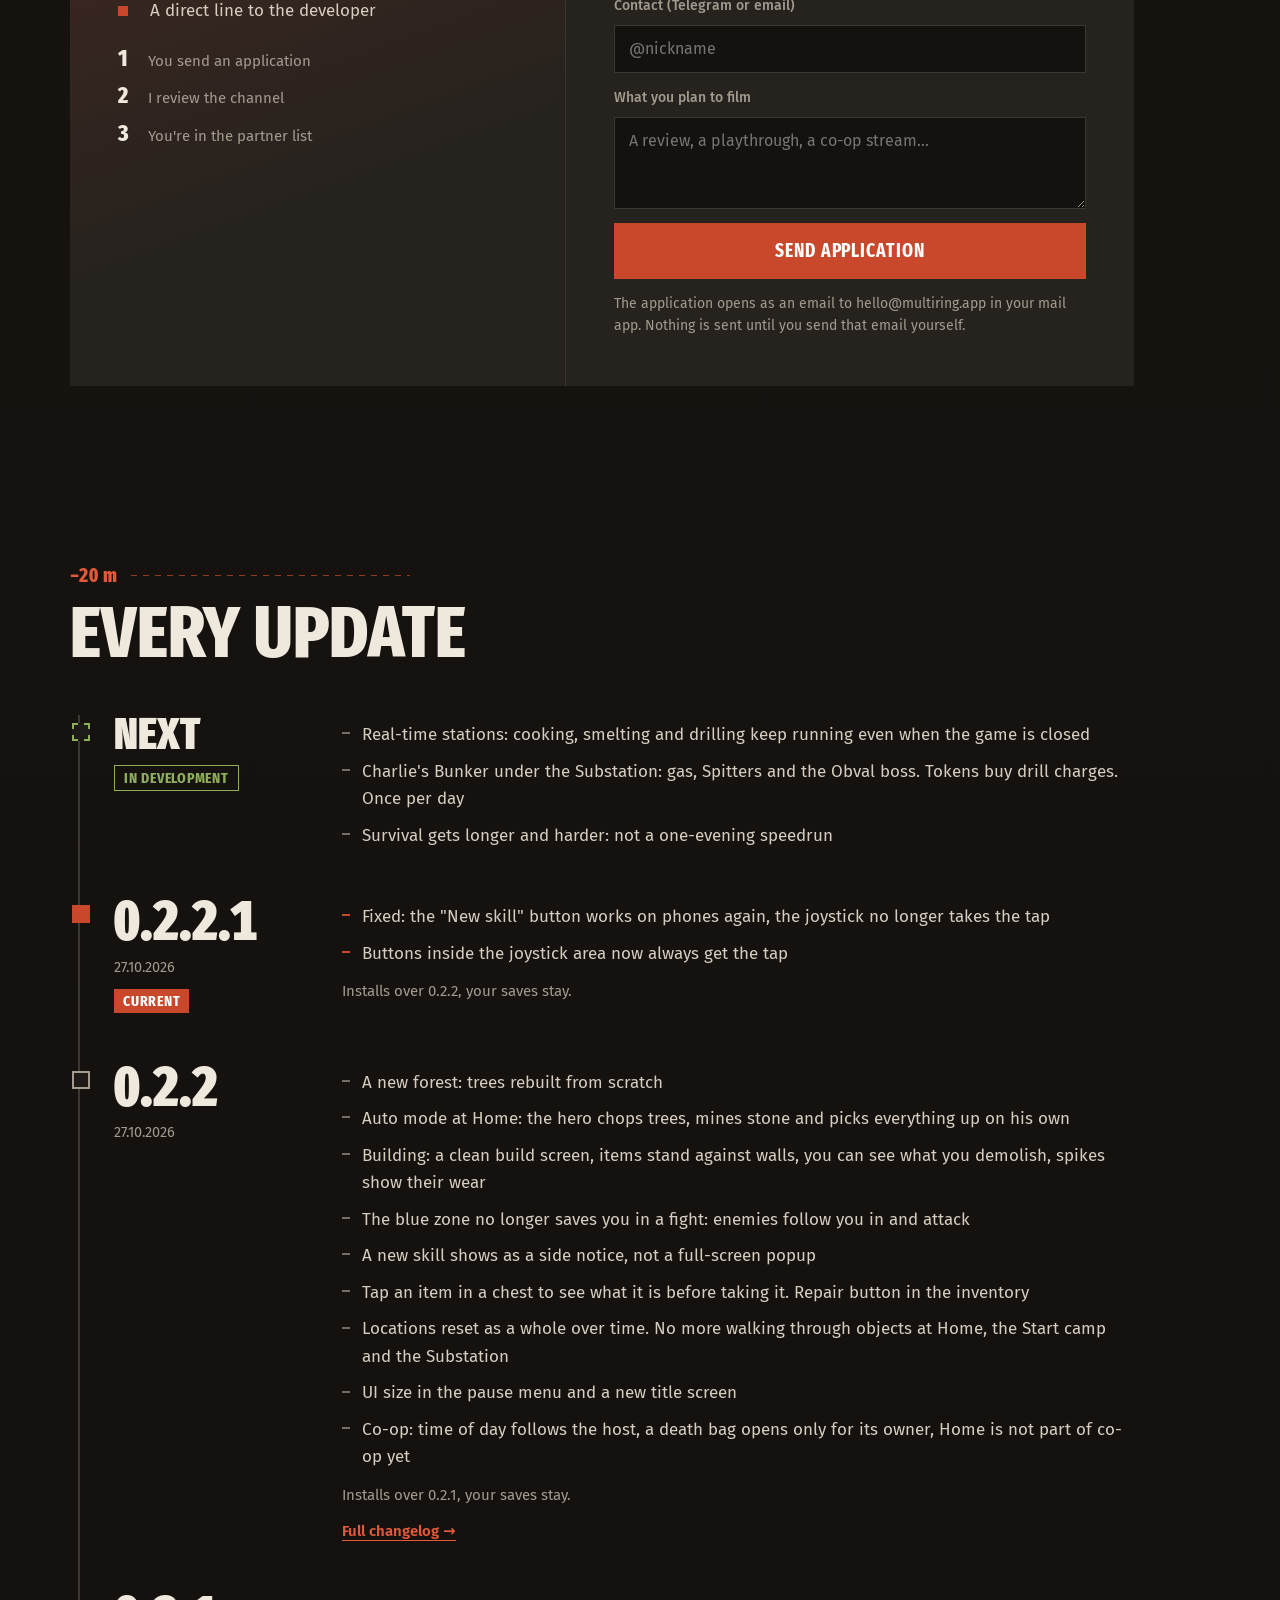
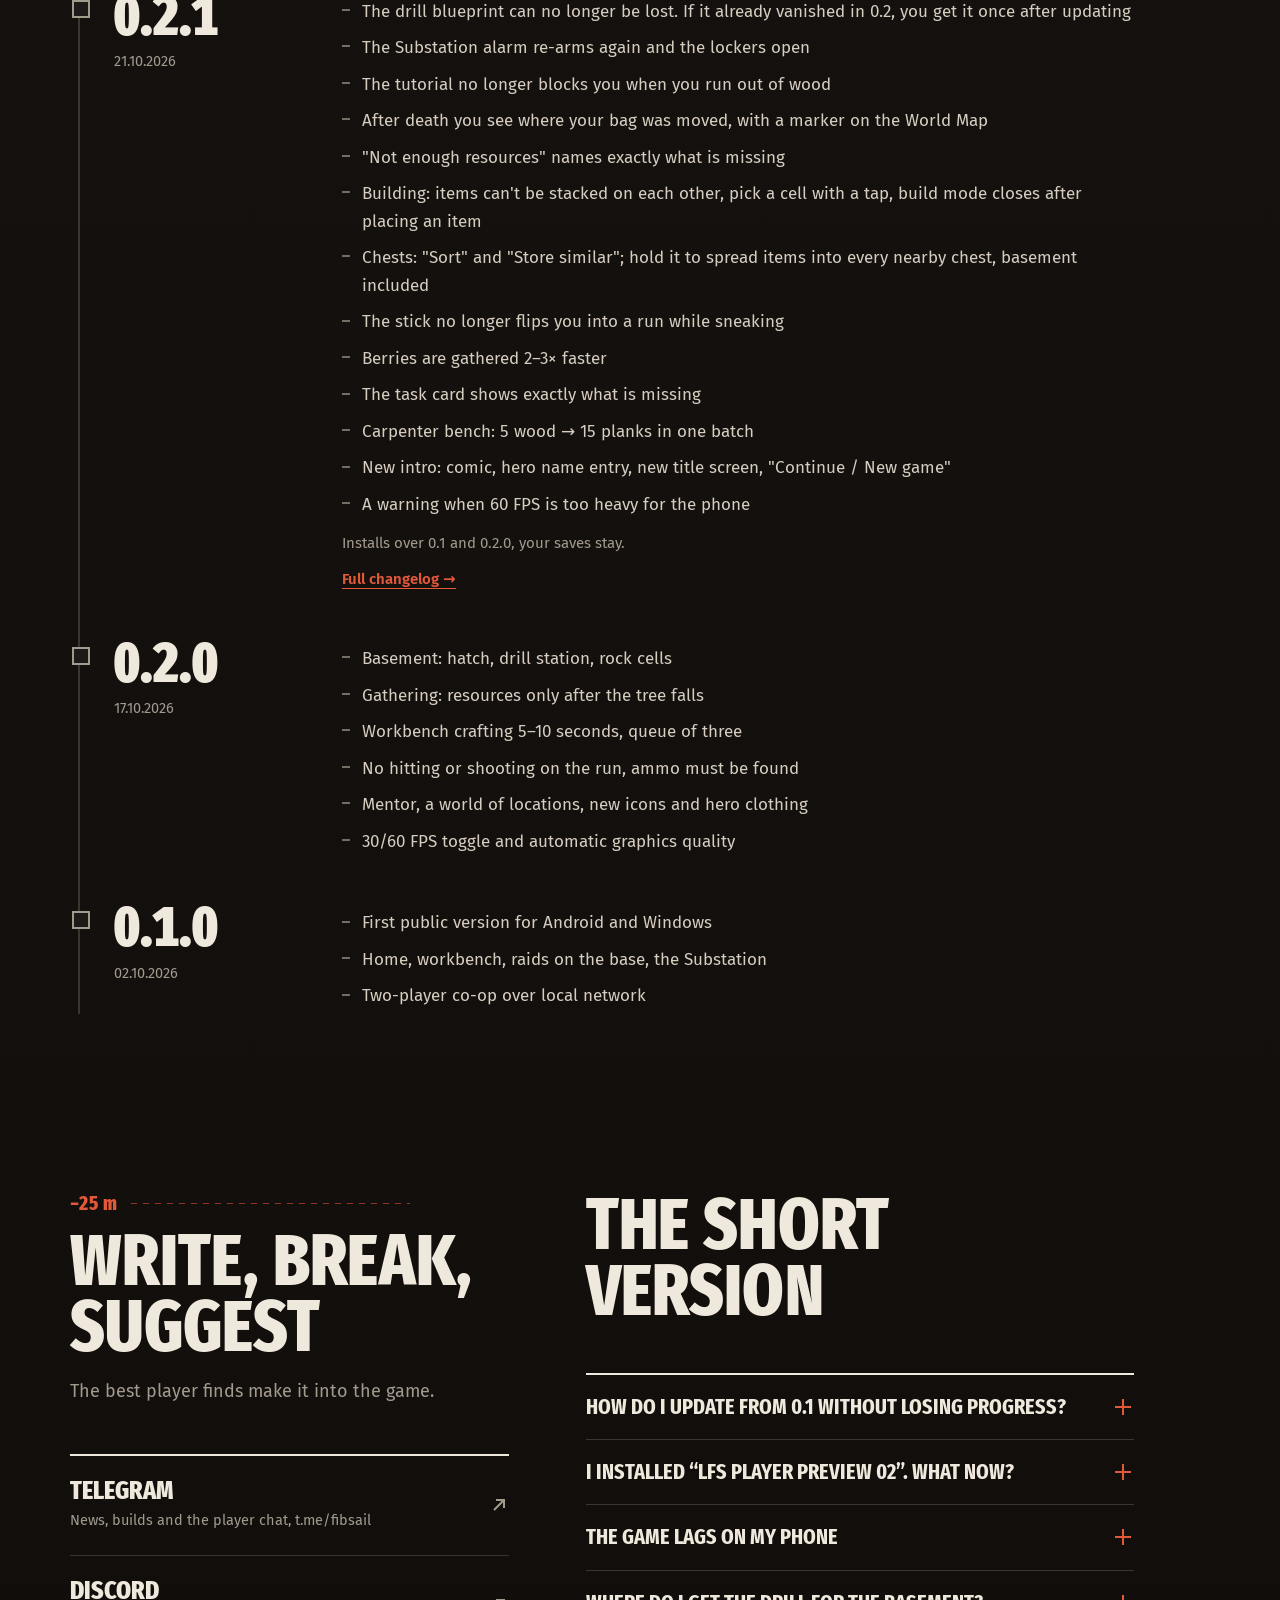
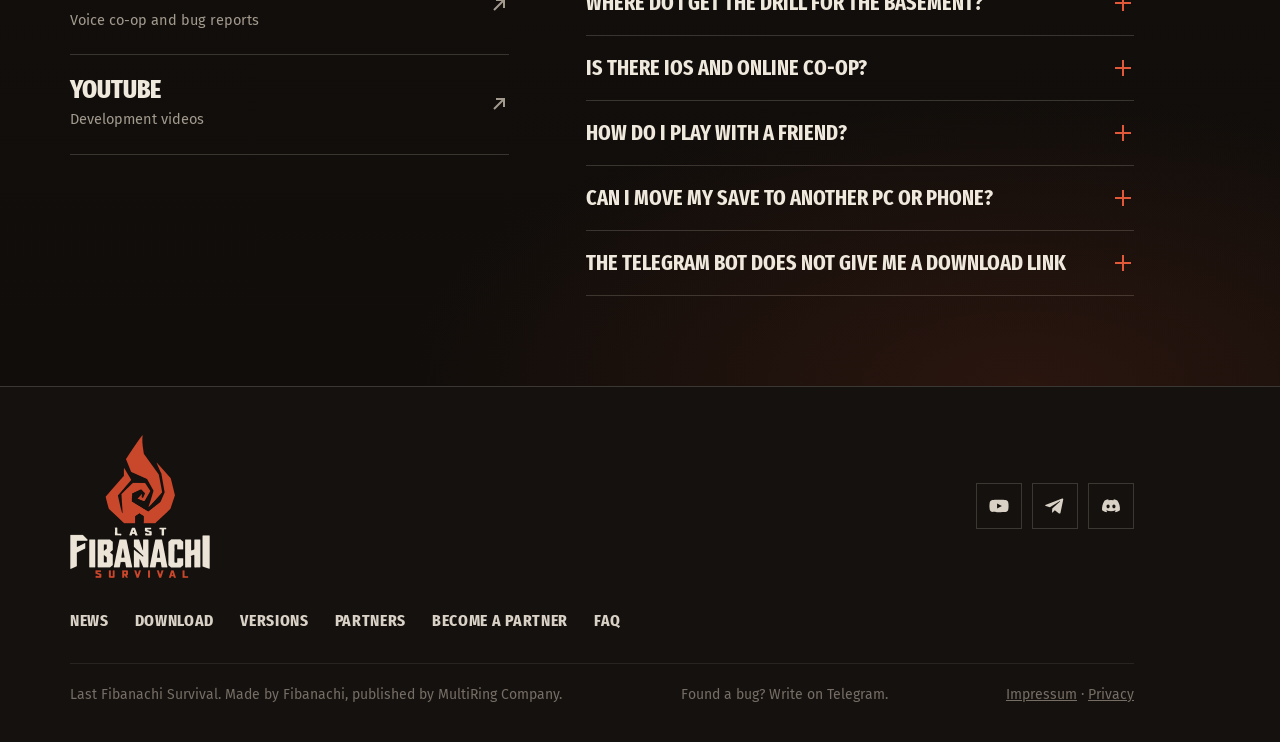
==== commit 968b30a9: "iOS 0.2.2 (5) approved on TestFlight: download card and changelog note Co-Authored-By: Claude Opus 5" ====
--- a/index.html
+++ b/index.html
@@ -383,7 +383,7 @@
           <div class="facts"><span data-i18n="zip_note">Распакуй и запусти .exe</span><code>SHA-256 A841474D88F274CE0901EE128CF957B30FF2D8A7325F4988E37CC7C05DD5403A</code></div>
         </div>
         <div class="plat">
-          <div class="plat-h"><h3>iOS</h3><span>v0.2.1 · beta</span></div>
+          <div class="plat-h"><h3>iOS</h3><span>v0.2.2 · beta</span></div>
           <a class="btn btn-ghost" href="https://testflight.apple.com/join/8F567j93" target="_blank" rel="noopener"><span data-i18n="ios_tf">Установить</span><small>TestFlight</small></a>
           <div class="facts"><span data-i18n="ios_note2">Сначала поставь TestFlight из App Store, потом открой ссылку. Нужен iOS 15 или новее.</span></div>
         </div>
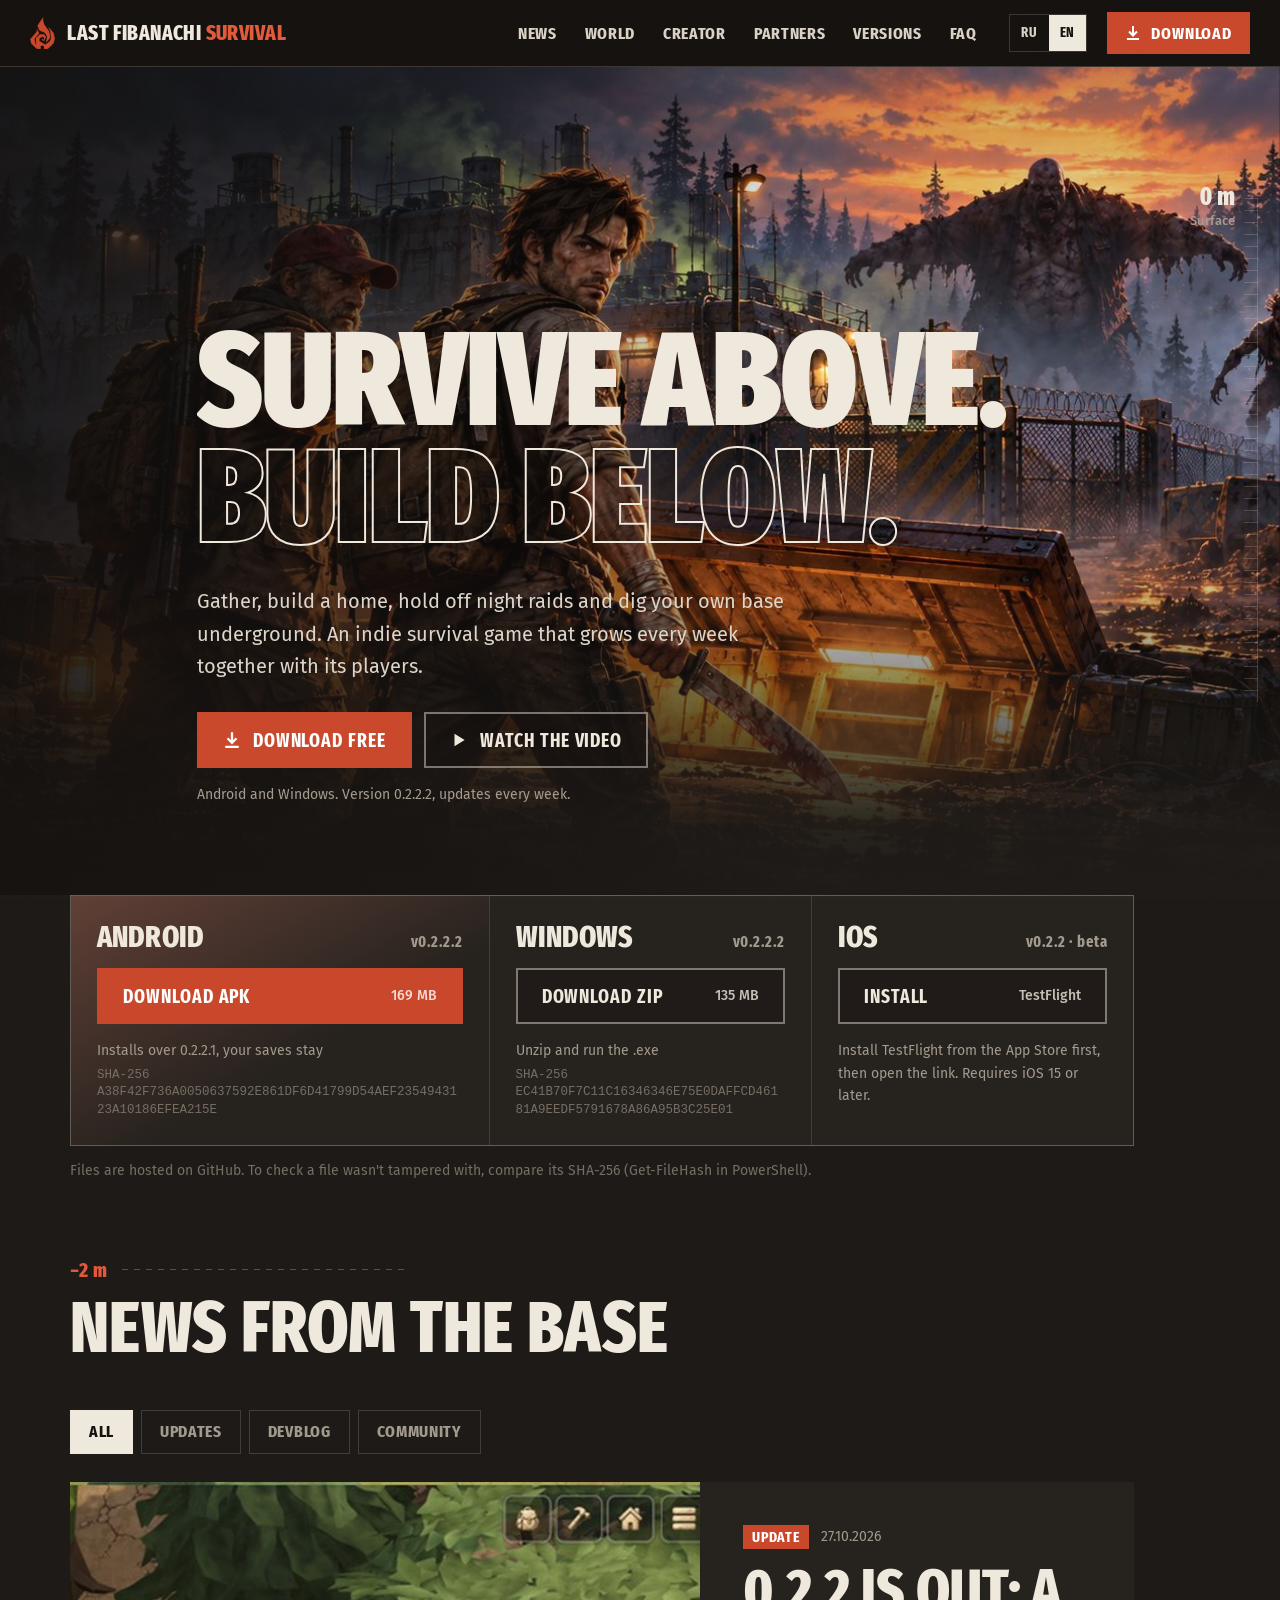
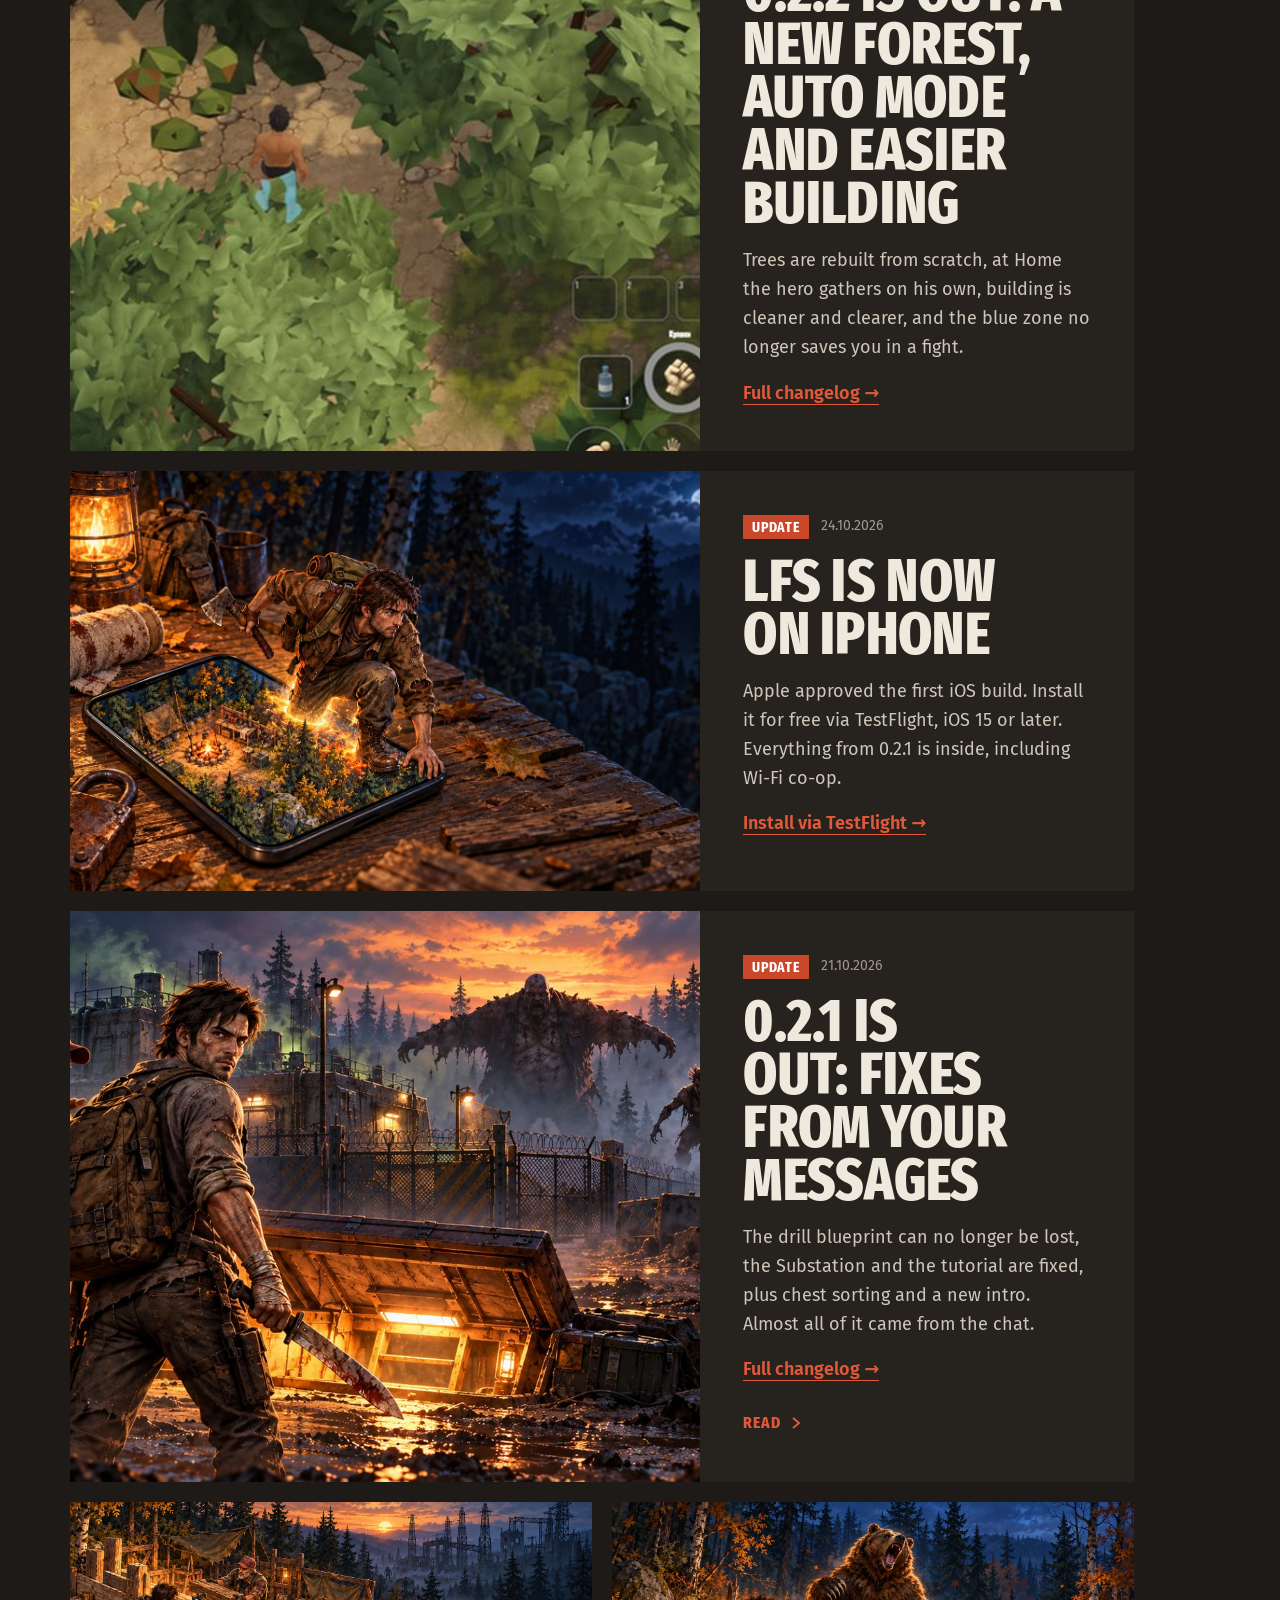
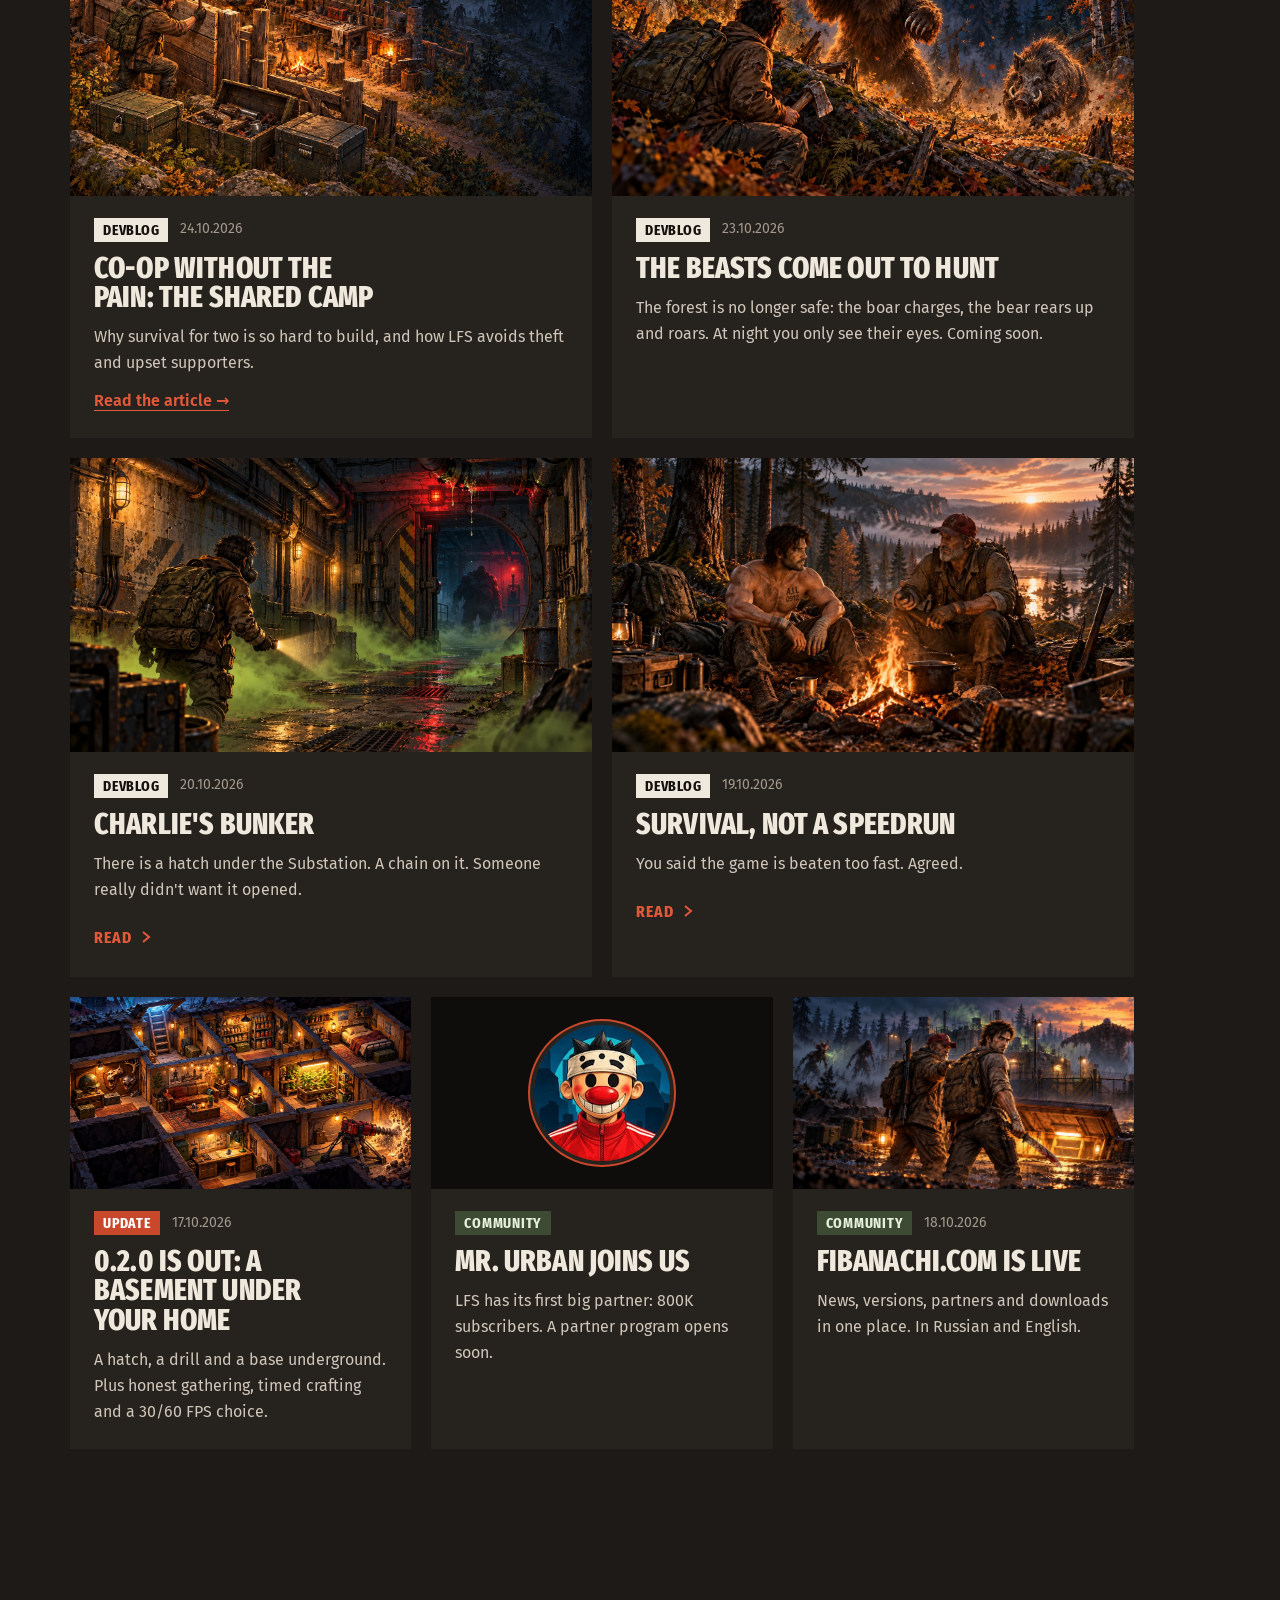
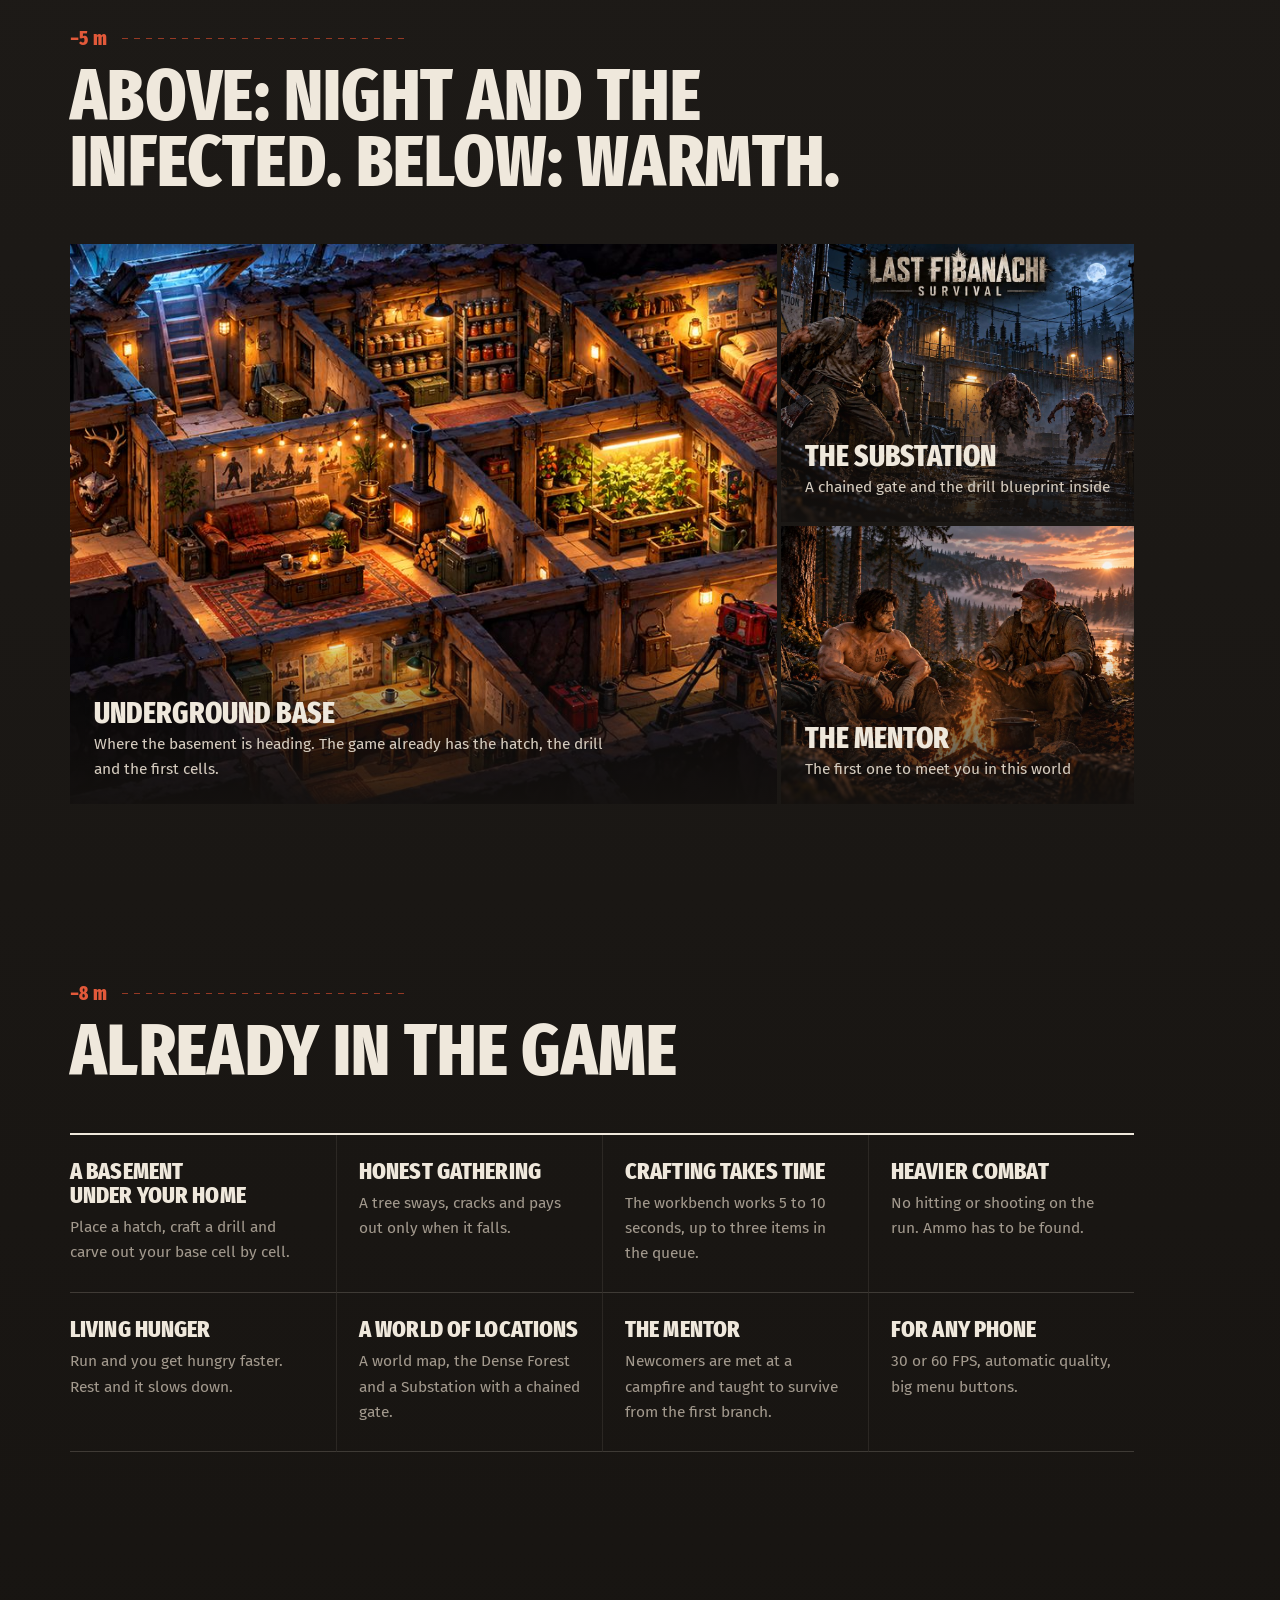
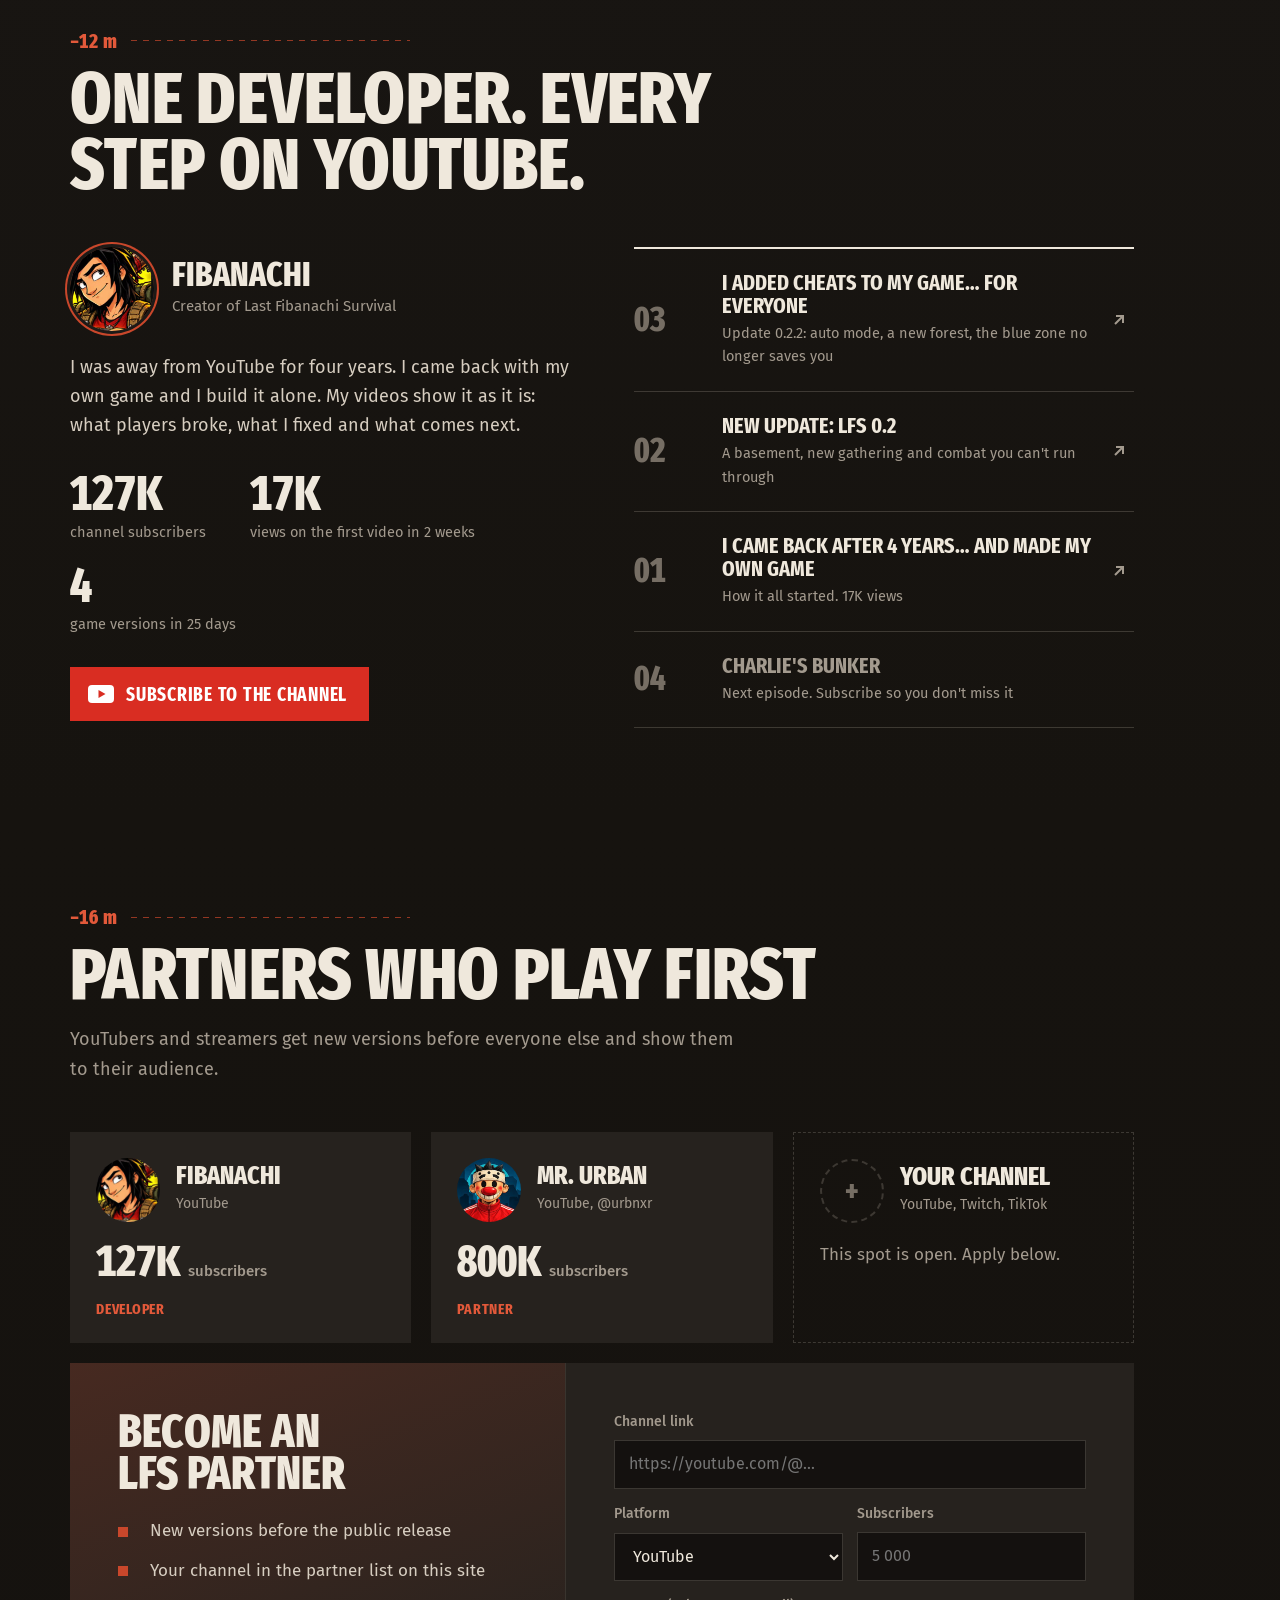
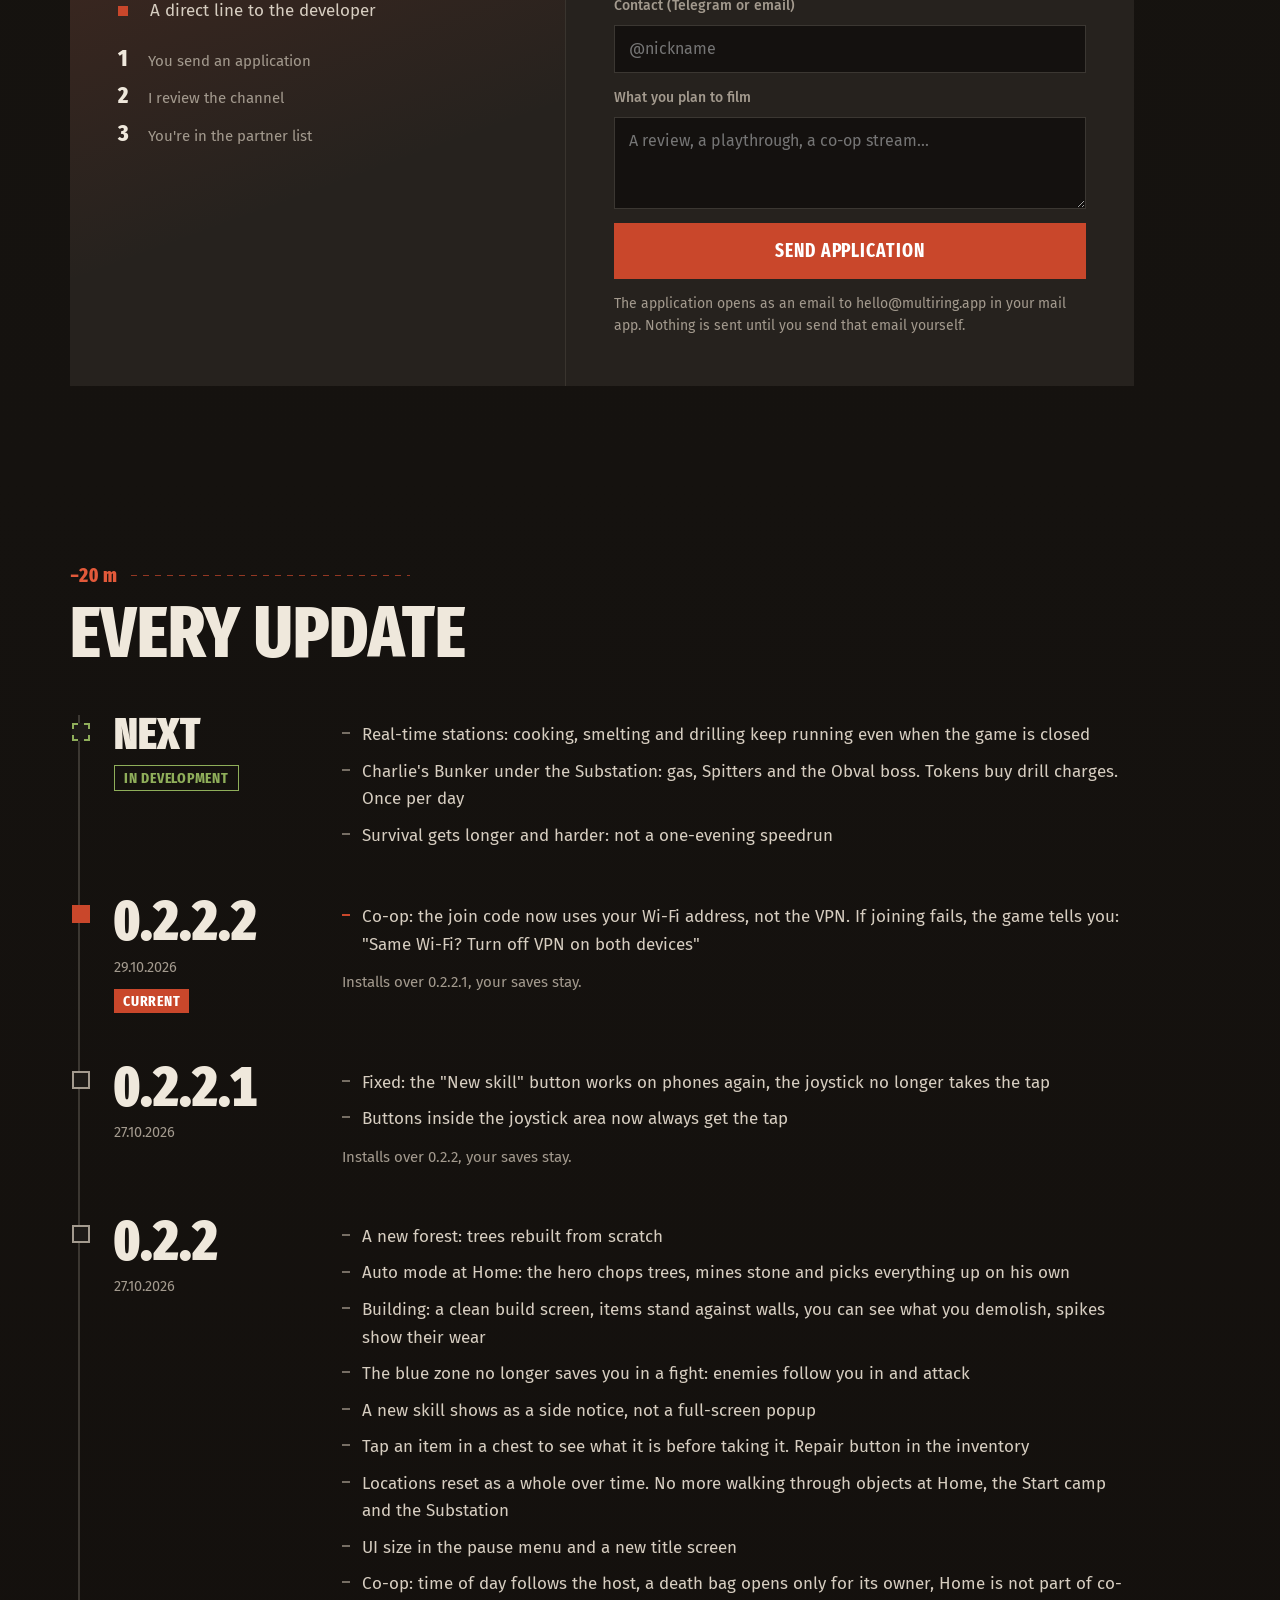
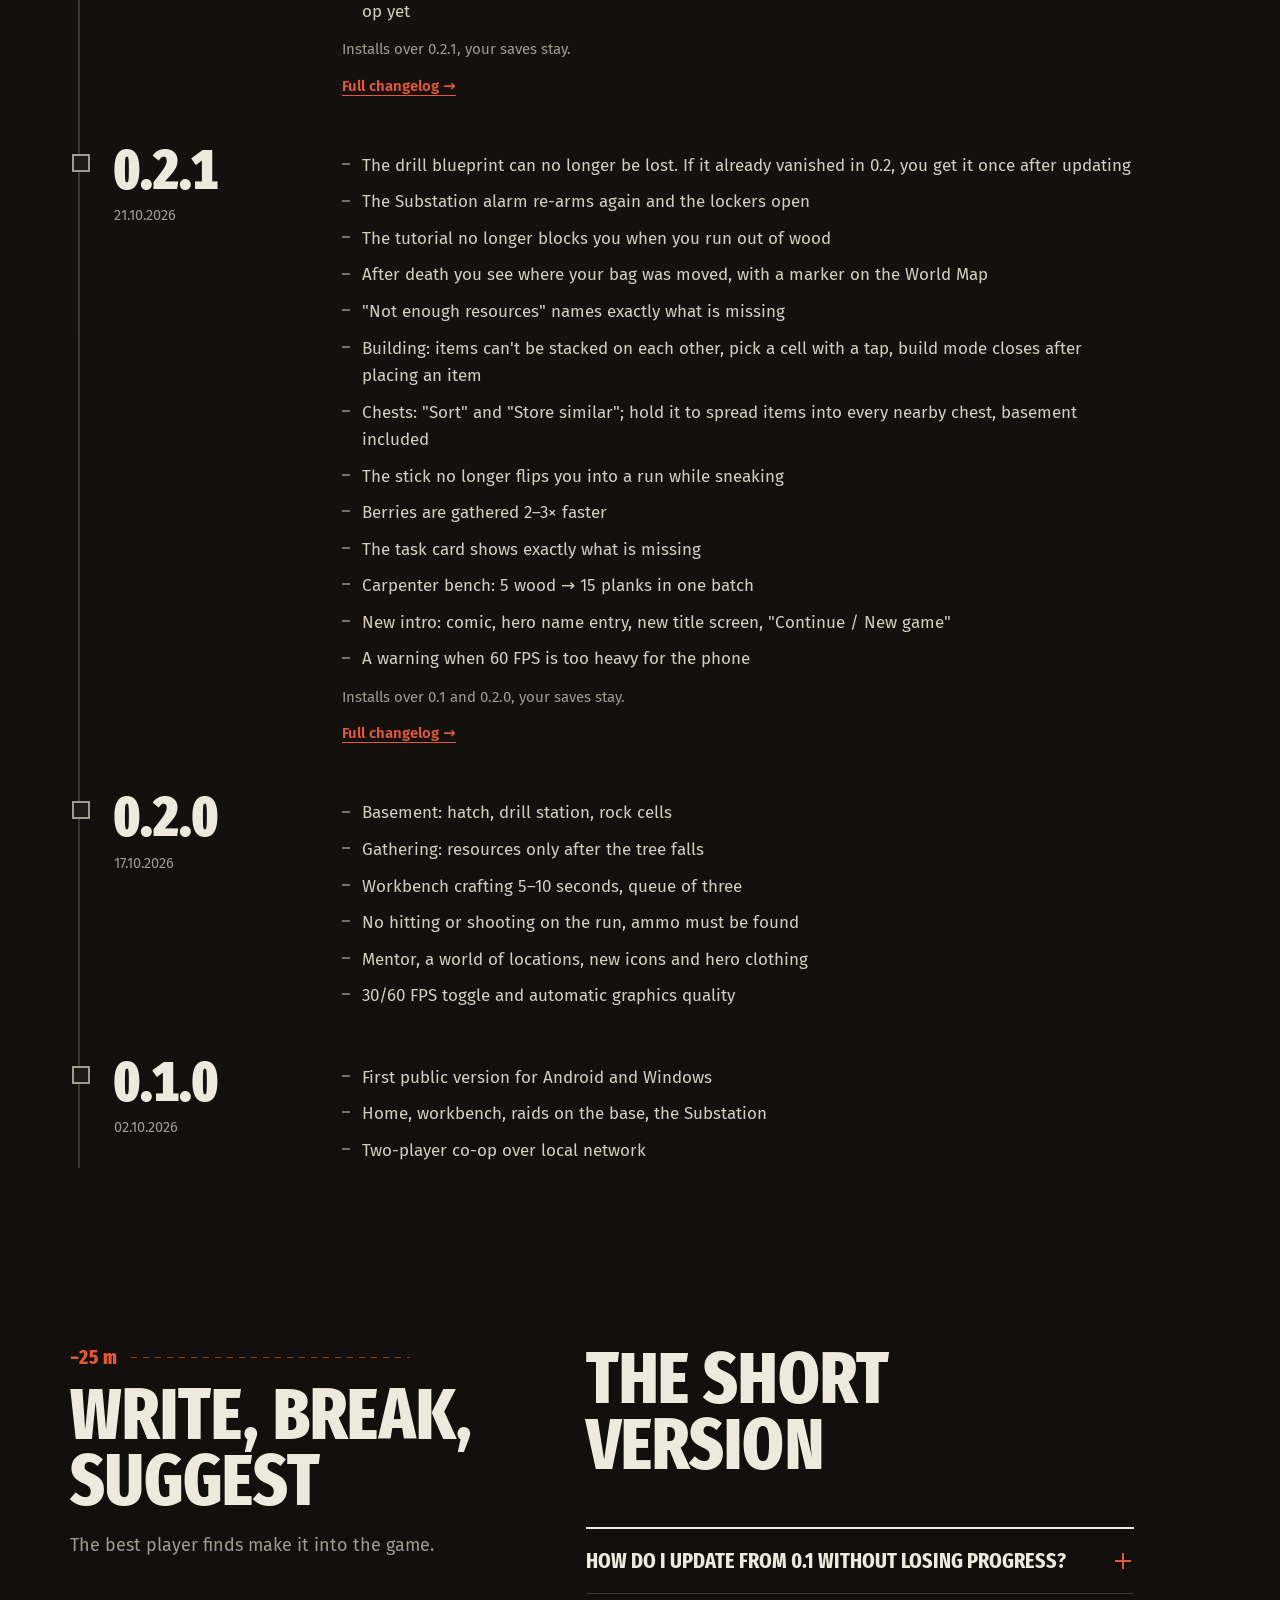
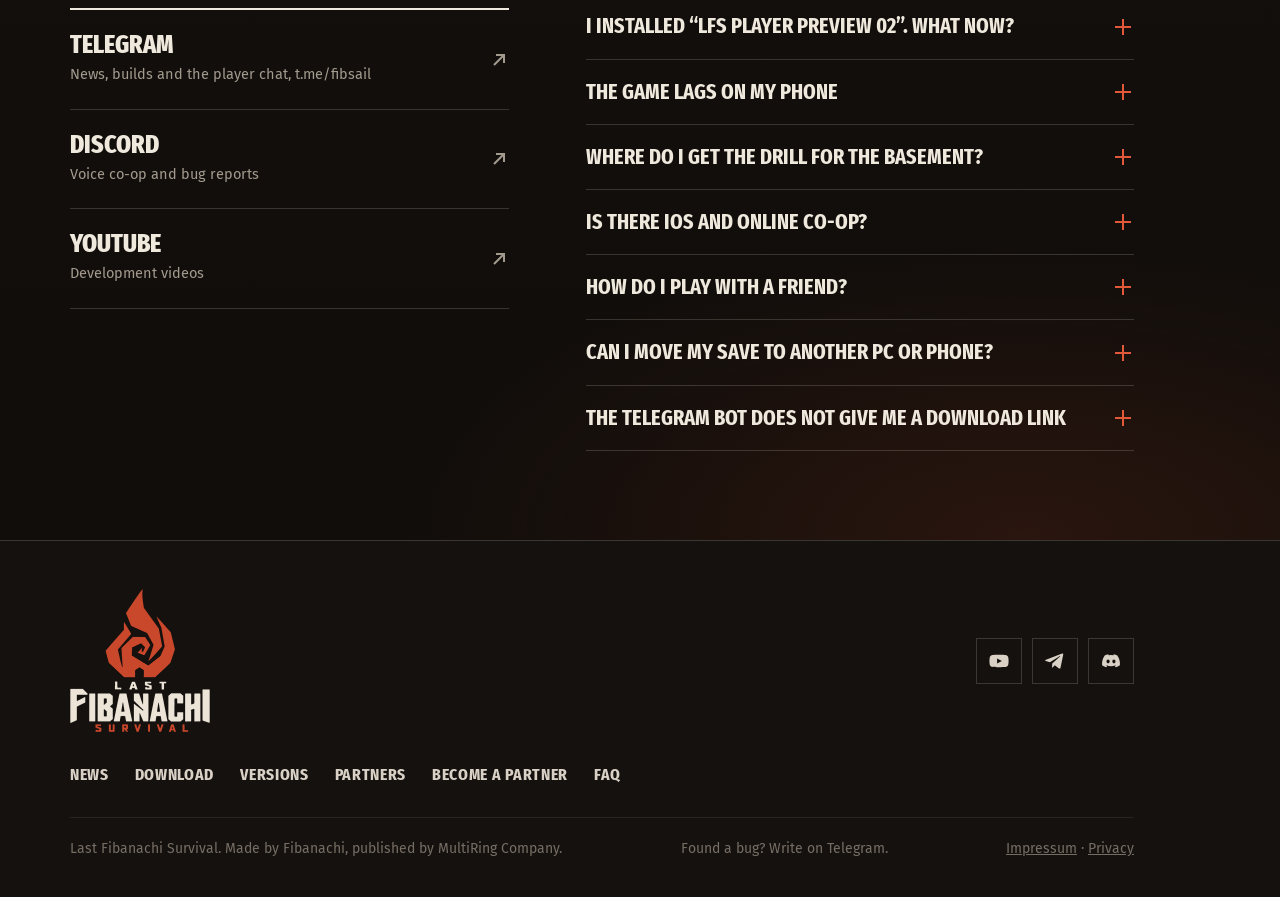
==== commit f11fcb6a: "Release 0.2.2.2 co-op fix: download SHA/version, versions entry, changelog section Co-Authored-By: C" ====
--- a/index.html
+++ b/index.html
@@ -365,7 +365,7 @@
         <a class="btn btn-rust" href="#download"><svg viewBox="0 0 16 16" aria-hidden="true"><path d="M8 1v9M4 6.5 8 10.5l4-4M2 14h12" fill="none" stroke="currentColor" stroke-width="2"/></svg><span data-i18n="hero_dl">Скачать бесплатно</span></a>
         <a class="btn btn-ghost" href="https://www.youtube.com/watch?v=v-rlAI4tNy4" target="_blank" rel="noopener"><svg viewBox="0 0 16 16" aria-hidden="true"><path d="M4 2.5v11l9-5.5z" fill="currentColor"/></svg><span data-i18n="watch">Смотреть ролик</span></a>
       </div>
-      <p class="hero-note" data-i18n="hero_note">Android и Windows. Версия 0.2.2.1, обновления каждую неделю.</p>
+      <p class="hero-note" data-i18n="hero_note">Android и Windows. Версия 0.2.2.2, обновления каждую неделю.</p>
     </div>
   </section>
 
@@ -373,14 +373,14 @@
     <div class="wrap">
       <div class="plats">
         <div class="plat main">
-          <div class="plat-h"><h3>Android</h3><span>v0.2.2.1</span></div>
+          <div class="plat-h"><h3>Android</h3><span>v0.2.2.2</span></div>
           <a class="btn btn-rust" href="https://github.com/multiringcompany-sketch/fibanachi-site/releases/latest/download/LastFibanachiSurvival_Android.apk" download><span data-i18n="dl_apk">Скачать APK</span><small>169 MB</small></a>
-          <div class="facts"><span data-i18n="apk_note">Ставится поверх 0.2.2, сохранения остаются</span><code>SHA-256 99452B3C9A522D025906646CBB33323C1C946E5B332CE74C8122D4BDF5E7C557</code></div>
+          <div class="facts"><span data-i18n="apk_note">Ставится поверх 0.2.2.1, сохранения остаются</span><code>SHA-256 A38F42F736A0050637592E861DF6D41799D54AEF2354943123A10186EFEA215E</code></div>
         </div>
         <div class="plat">
-          <div class="plat-h"><h3>Windows</h3><span>v0.2.2.1</span></div>
+          <div class="plat-h"><h3>Windows</h3><span>v0.2.2.2</span></div>
           <a class="btn btn-ghost" href="https://github.com/multiringcompany-sketch/fibanachi-site/releases/latest/download/LastFibanachiSurvival_Windows.zip" download><span data-i18n="dl_zip">Скачать ZIP</span><small>135 MB</small></a>
-          <div class="facts"><span data-i18n="zip_note">Распакуй и запусти .exe</span><code>SHA-256 A841474D88F274CE0901EE128CF957B30FF2D8A7325F4988E37CC7C05DD5403A</code></div>
+          <div class="facts"><span data-i18n="zip_note">Распакуй и запусти .exe</span><code>SHA-256 EC41B70F7C11C16346346E75E0DAFFCD46181A9EEDF5791678A86A95B3C25E01</code></div>
         </div>
         <div class="plat">
           <div class="plat-h"><h3>iOS</h3><span>v0.2.2 · beta</span></div>
@@ -646,7 +646,16 @@
           </ul>
         </article>
         <article class="v now">
-          <div><div class="v-num">0.2.2.1</div><div class="v-date">27.10.2026</div><span class="v-tag" data-i18n="current">Текущая</span></div>
+          <div><div class="v-num">0.2.2.2</div><div class="v-date">29.10.2026</div><span class="v-tag" data-i18n="current">Текущая</span></div>
+          <div>
+            <ul>
+              <li data-i18n="v6a">Кооп: код подключения теперь берёт адрес вашей Wi-Fi, а не VPN. Если подключиться не удаётся, игра подскажет: «Вы в одной сети Wi-Fi? Выключите VPN на обоих устройствах»</li>
+            </ul>
+            <p class="v-note" data-i18n="v6note">Ставится поверх 0.2.2.1, сохранения остаются.</p>
+          </div>
+        </article>
+        <article class="v">
+          <div><div class="v-num">0.2.2.1</div><div class="v-date">27.10.2026</div></div>
           <div>
             <ul>
               <li data-i18n="v5a">Исправлено: кнопка «Новый навык» снова нажимается на телефоне, джойстик больше не перехватывает касание</li>
@@ -776,8 +785,8 @@
     alt_hero:"A survivor opens a glowing hatch, the mentor beside him, the Substation and the infected behind",
     h1_a:"Survive above.",h1_b:"Build below.",
     lede:"Gather, build a home, hold off night raids and dig your own base underground. An indie survival game that grows every week together with its players.",
-    hero_dl:"Download free",watch:"Watch the video",hero_note:"Android and Windows. Version 0.2.2.1, updates every week.",
-    dl_apk:"Download APK",apk_note:"Installs over 0.2.2, your saves stay",dl_zip:"Download ZIP",zip_note:"Unzip and run the .exe",
+    hero_dl:"Download free",watch:"Watch the video",hero_note:"Android and Windows. Version 0.2.2.2, updates every week.",
+    dl_apk:"Download APK",apk_note:"Installs over 0.2.2.1, your saves stay",dl_zip:"Download ZIP",zip_note:"Unzip and run the .exe",
     soon:"soon",in_dev:"In development",ios_note:"We'll announce the test on Telegram",ios_tf:"Install",ios_note2:"Install TestFlight from the App Store first, then open the link. Requires iOS 15 or later.",
     proto_dl:"Files are hosted on GitHub. To check a file wasn't tampered with, compare its SHA-256 (Get-FileHash in PowerShell).",
     news_h:"News from the base",f_all:"All",f_upd:"Updates",f_dev:"Devblog",f_com:"Community",k_dev:"Devblog",k_upd:"Update",k_com:"Community",more:"Read",less:"Collapse",
@@ -821,7 +830,7 @@
     pf_contact:"Contact (Telegram or email)",pf_about:"What you plan to film",pf_about_ph:"A review, a playthrough, a co-op stream...",
     pf_send:"Send application",pf_hint:"The application opens as an email to hello@multiring.app in your mail app. Nothing is sent until you send that email yourself.",
     pf_need:"Add your channel link and a contact.",pf_ok:"Your mail app should open now with the application. Send it to finish. Nothing opened? Write to hello@multiring.app.",
-    ver_h:"Every update",current:"Current",v5a:"Fixed: the \"New skill\" button works on phones again, the joystick no longer takes the tap",v5b:"Buttons inside the joystick area now always get the tap",v5note:"Installs over 0.2.2, your saves stay.",v4a:"A new forest: trees rebuilt from scratch",v4b:"Auto mode at Home: the hero chops trees, mines stone and picks everything up on his own",v4c:"Building: a clean build screen, items stand against walls, you can see what you demolish, spikes show their wear",v4d:"The blue zone no longer saves you in a fight: enemies follow you in and attack",v4e:"A new skill shows as a side notice, not a full-screen popup",v4f:"Tap an item in a chest to see what it is before taking it. Repair button in the inventory",v4g:"Locations reset as a whole over time. No more walking through objects at Home, the Start camp and the Substation",v4h:"UI size in the pause menu and a new title screen",v4i:"Co-op: time of day follows the host, a death bag opens only for its owner, Home is not part of co-op yet",v4note:"Installs over 0.2.1, your saves stay.",v3date:"soon",testing:"In testing",wipnum:"Next",wip:"In development",
+    ver_h:"Every update",current:"Current",v6a:"Co-op: the join code now uses your Wi-Fi address, not the VPN. If joining fails, the game tells you: \"Same Wi-Fi? Turn off VPN on both devices\"",v6note:"Installs over 0.2.2.1, your saves stay.",v5a:"Fixed: the \"New skill\" button works on phones again, the joystick no longer takes the tap",v5b:"Buttons inside the joystick area now always get the tap",v5note:"Installs over 0.2.2, your saves stay.",v4a:"A new forest: trees rebuilt from scratch",v4b:"Auto mode at Home: the hero chops trees, mines stone and picks everything up on his own",v4c:"Building: a clean build screen, items stand against walls, you can see what you demolish, spikes show their wear",v4d:"The blue zone no longer saves you in a fight: enemies follow you in and attack",v4e:"A new skill shows as a side notice, not a full-screen popup",v4f:"Tap an item in a chest to see what it is before taking it. Repair button in the inventory",v4g:"Locations reset as a whole over time. No more walking through objects at Home, the Start camp and the Substation",v4h:"UI size in the pause menu and a new title screen",v4i:"Co-op: time of day follows the host, a death bag opens only for its owner, Home is not part of co-op yet",v4note:"Installs over 0.2.1, your saves stay.",v3date:"soon",testing:"In testing",wipnum:"Next",wip:"In development",
     w1:"Real-time stations: cooking, smelting and drilling keep running even when the game is closed",
     w3:"Charlie's Bunker under the Substation: gas, Spitters and the Obval boss. Tokens buy drill charges. Once per day",
     w2:"Survival gets longer and harder: not a one-evening speedrun",
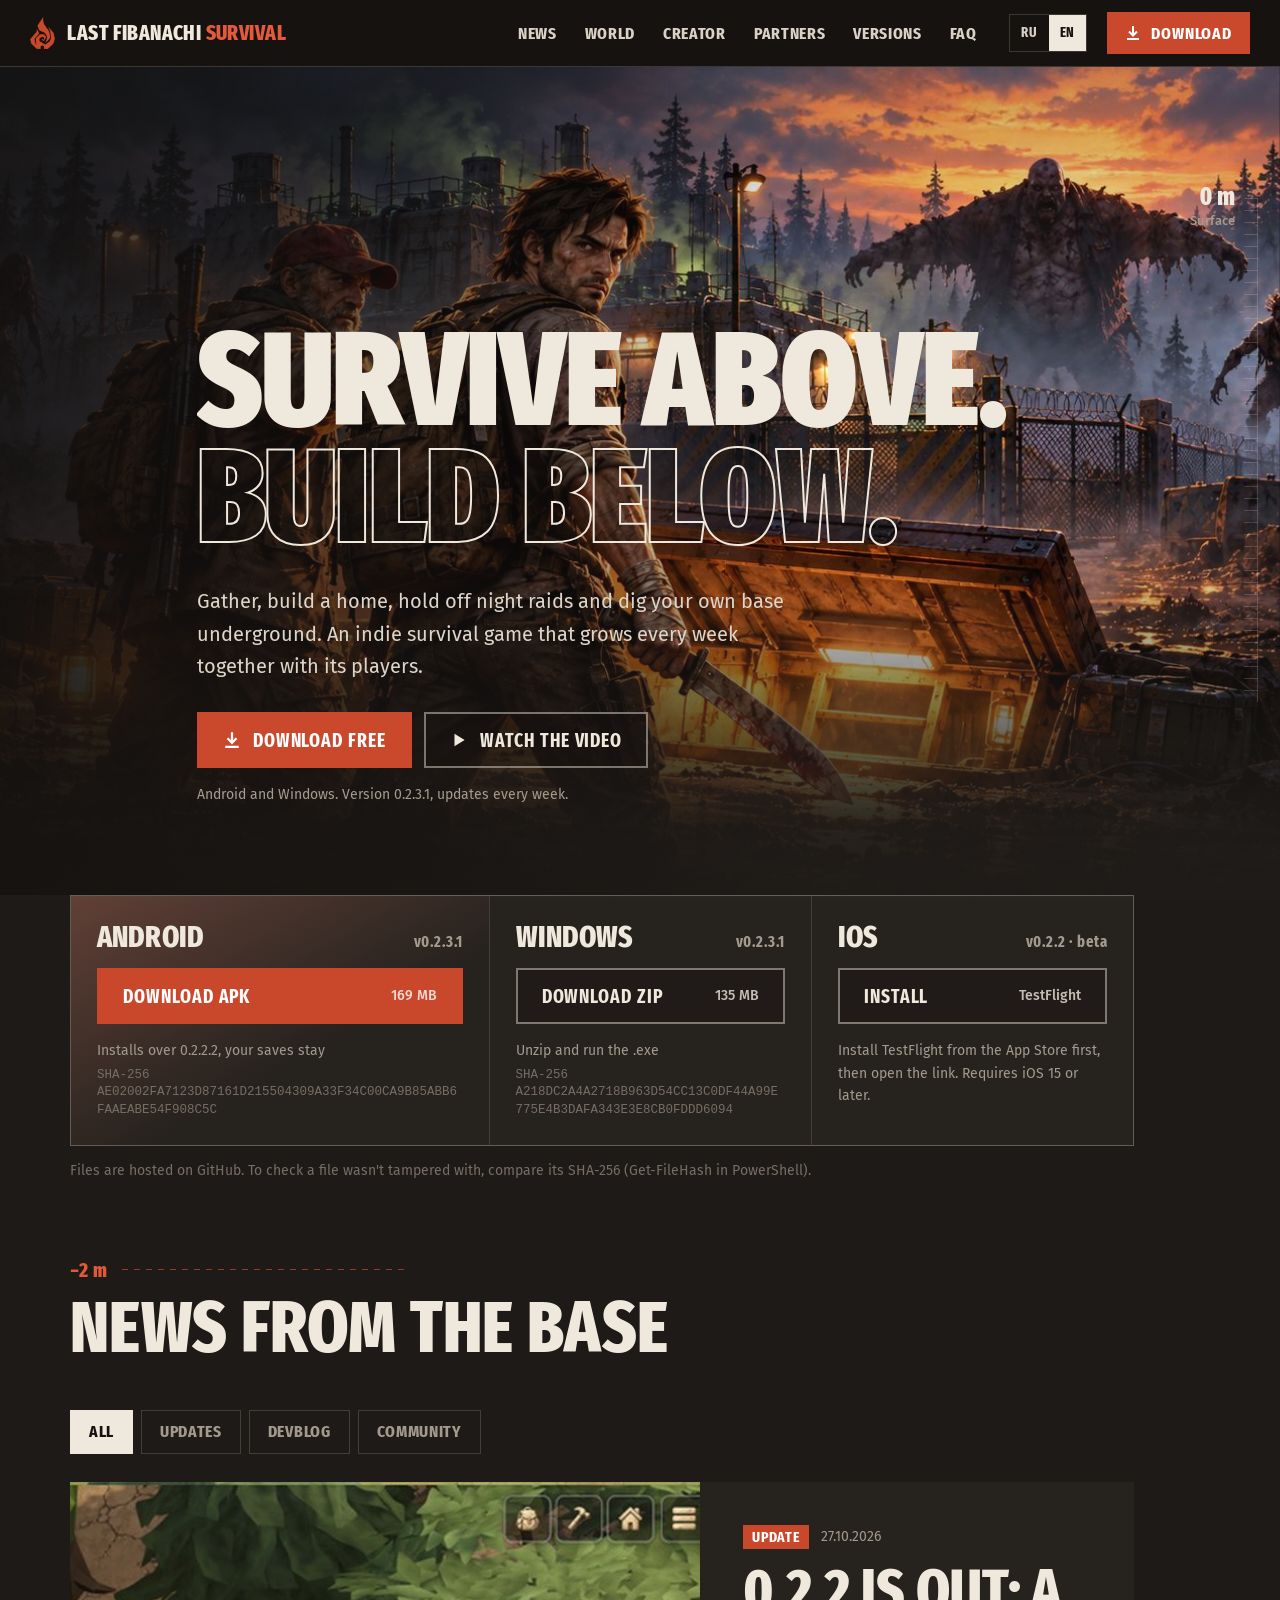
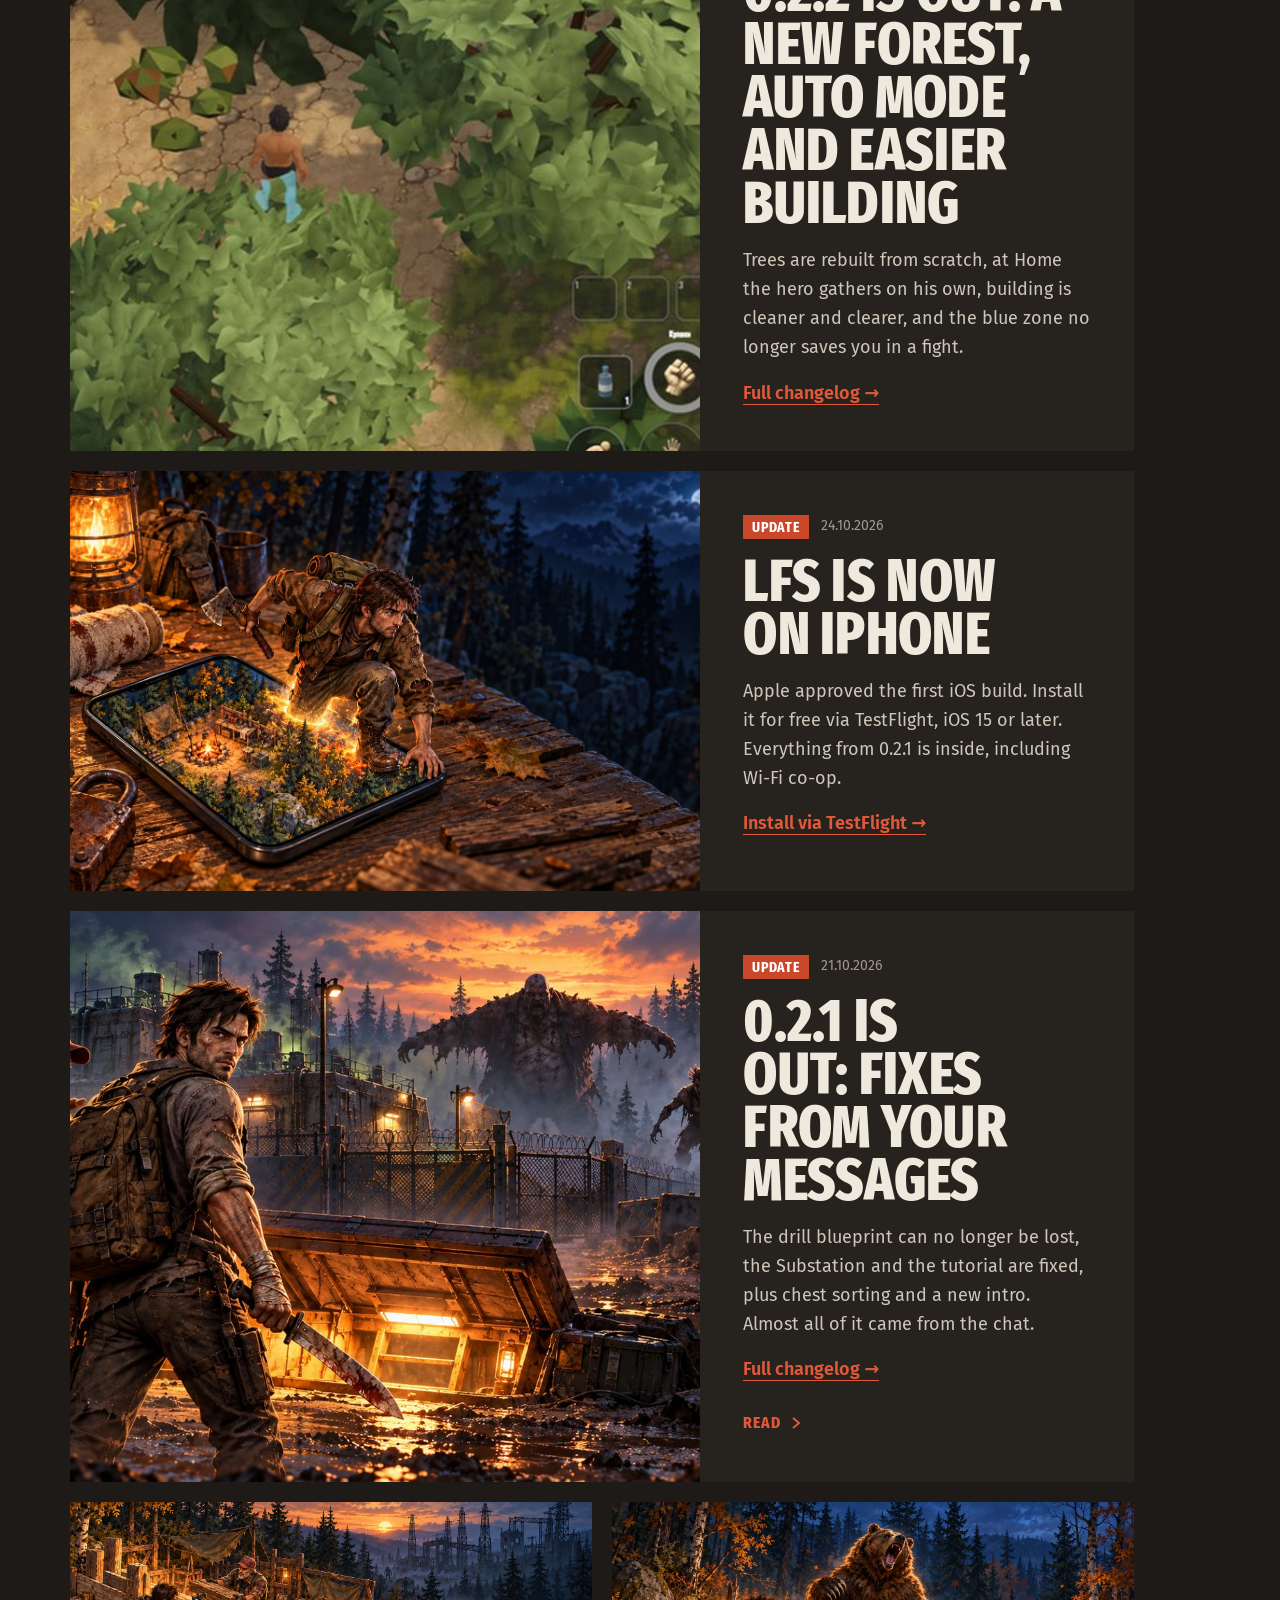
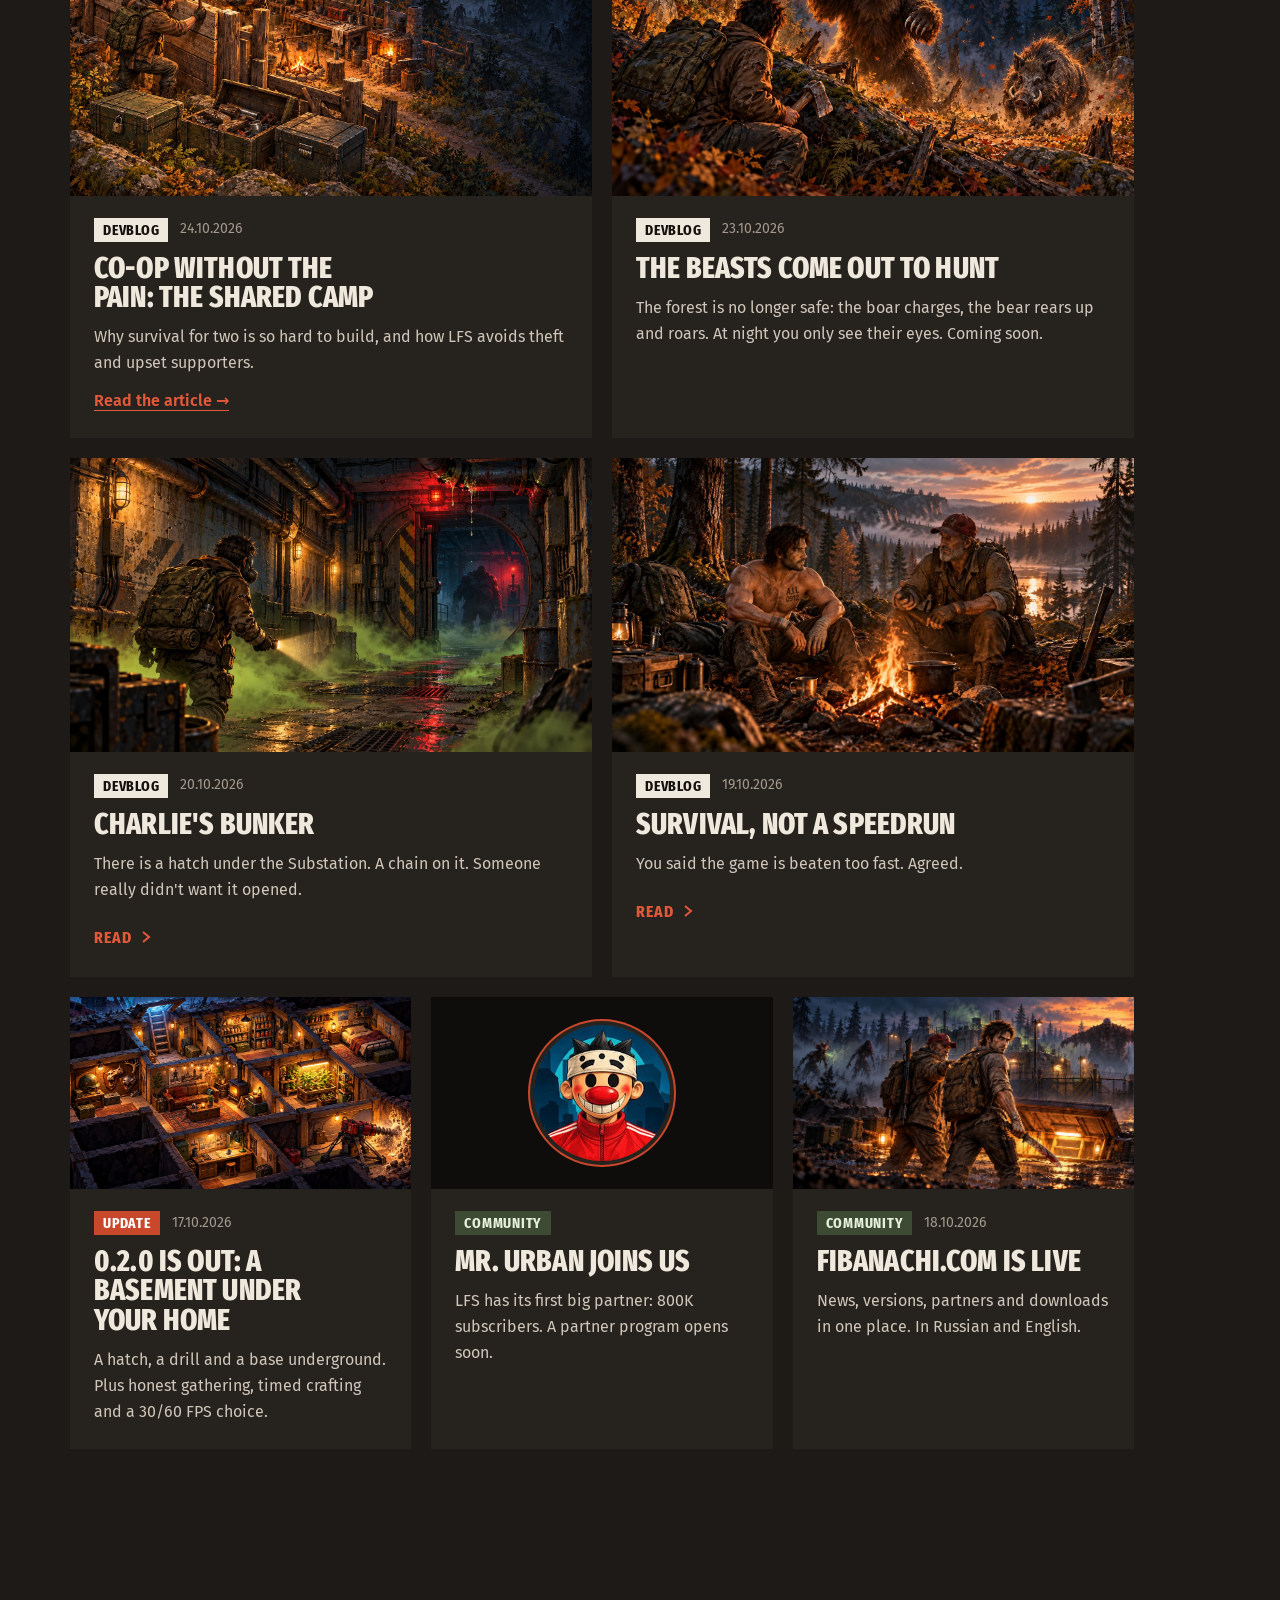
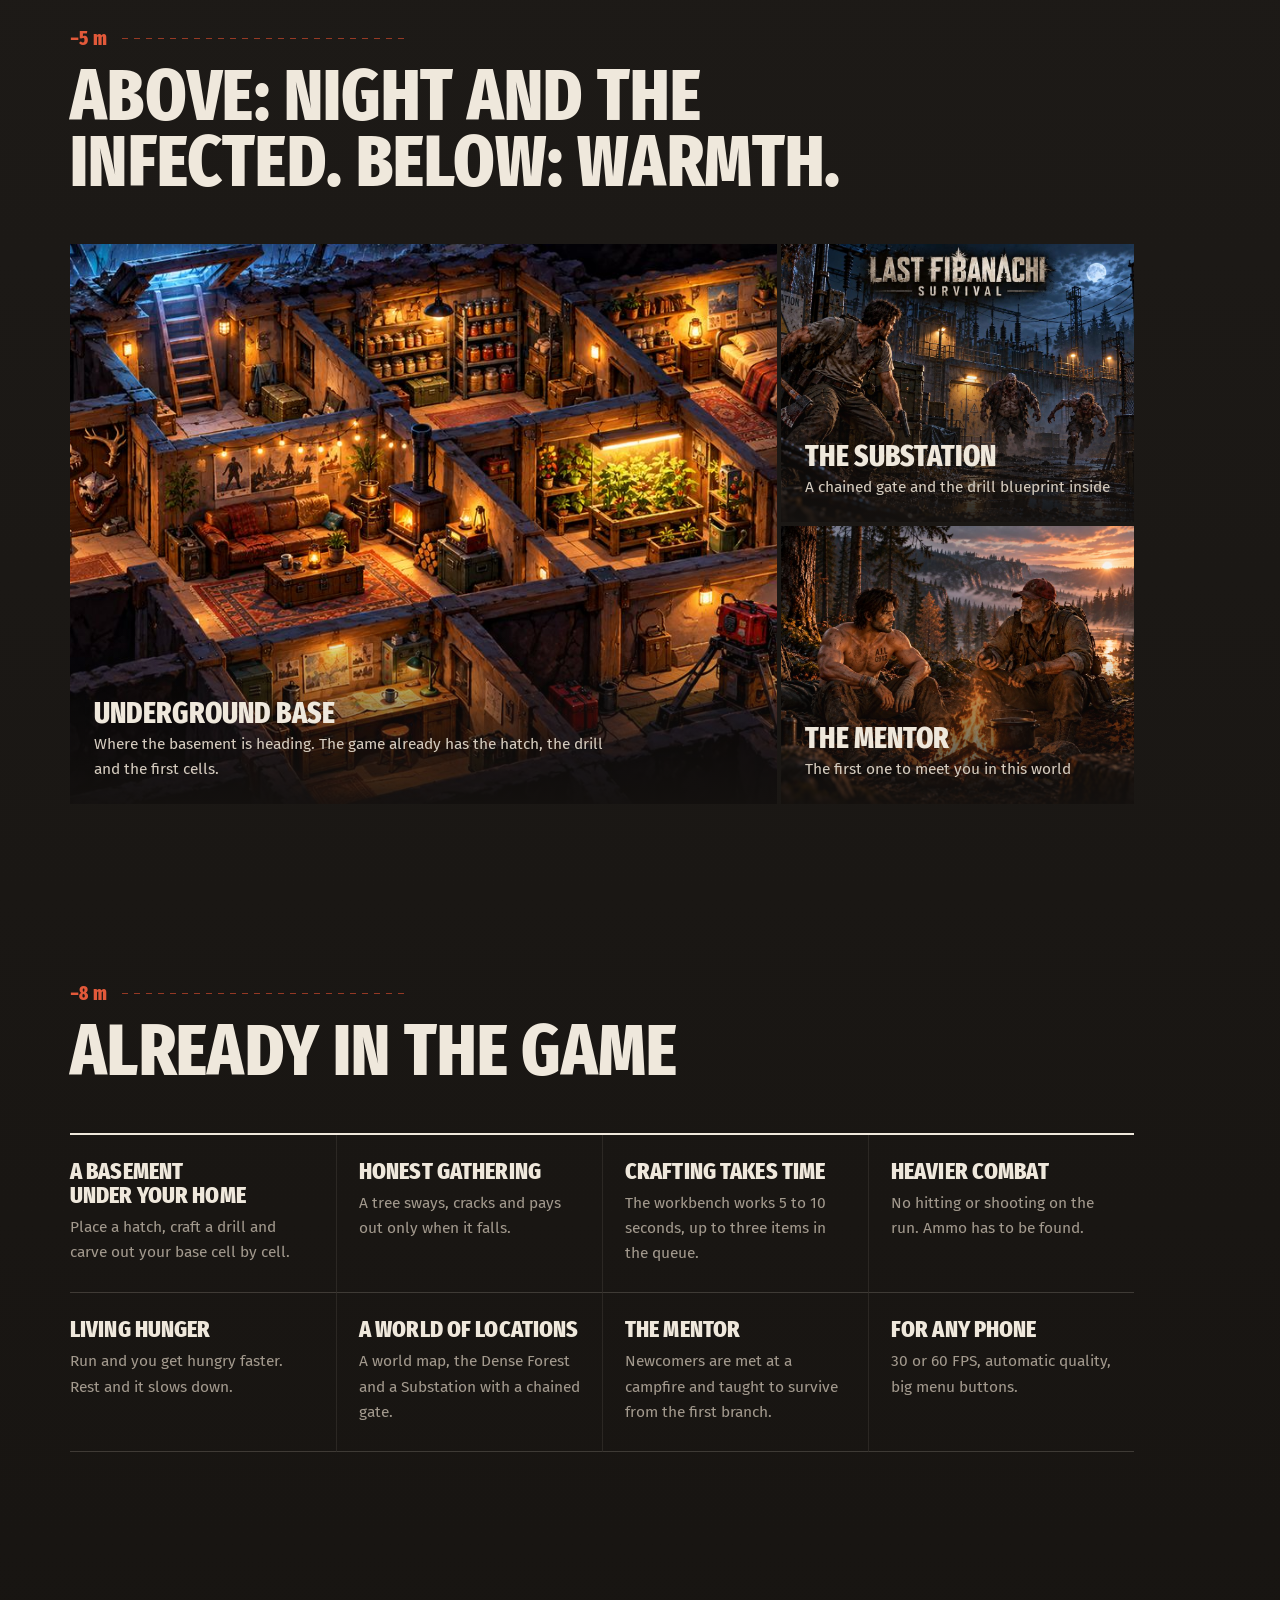
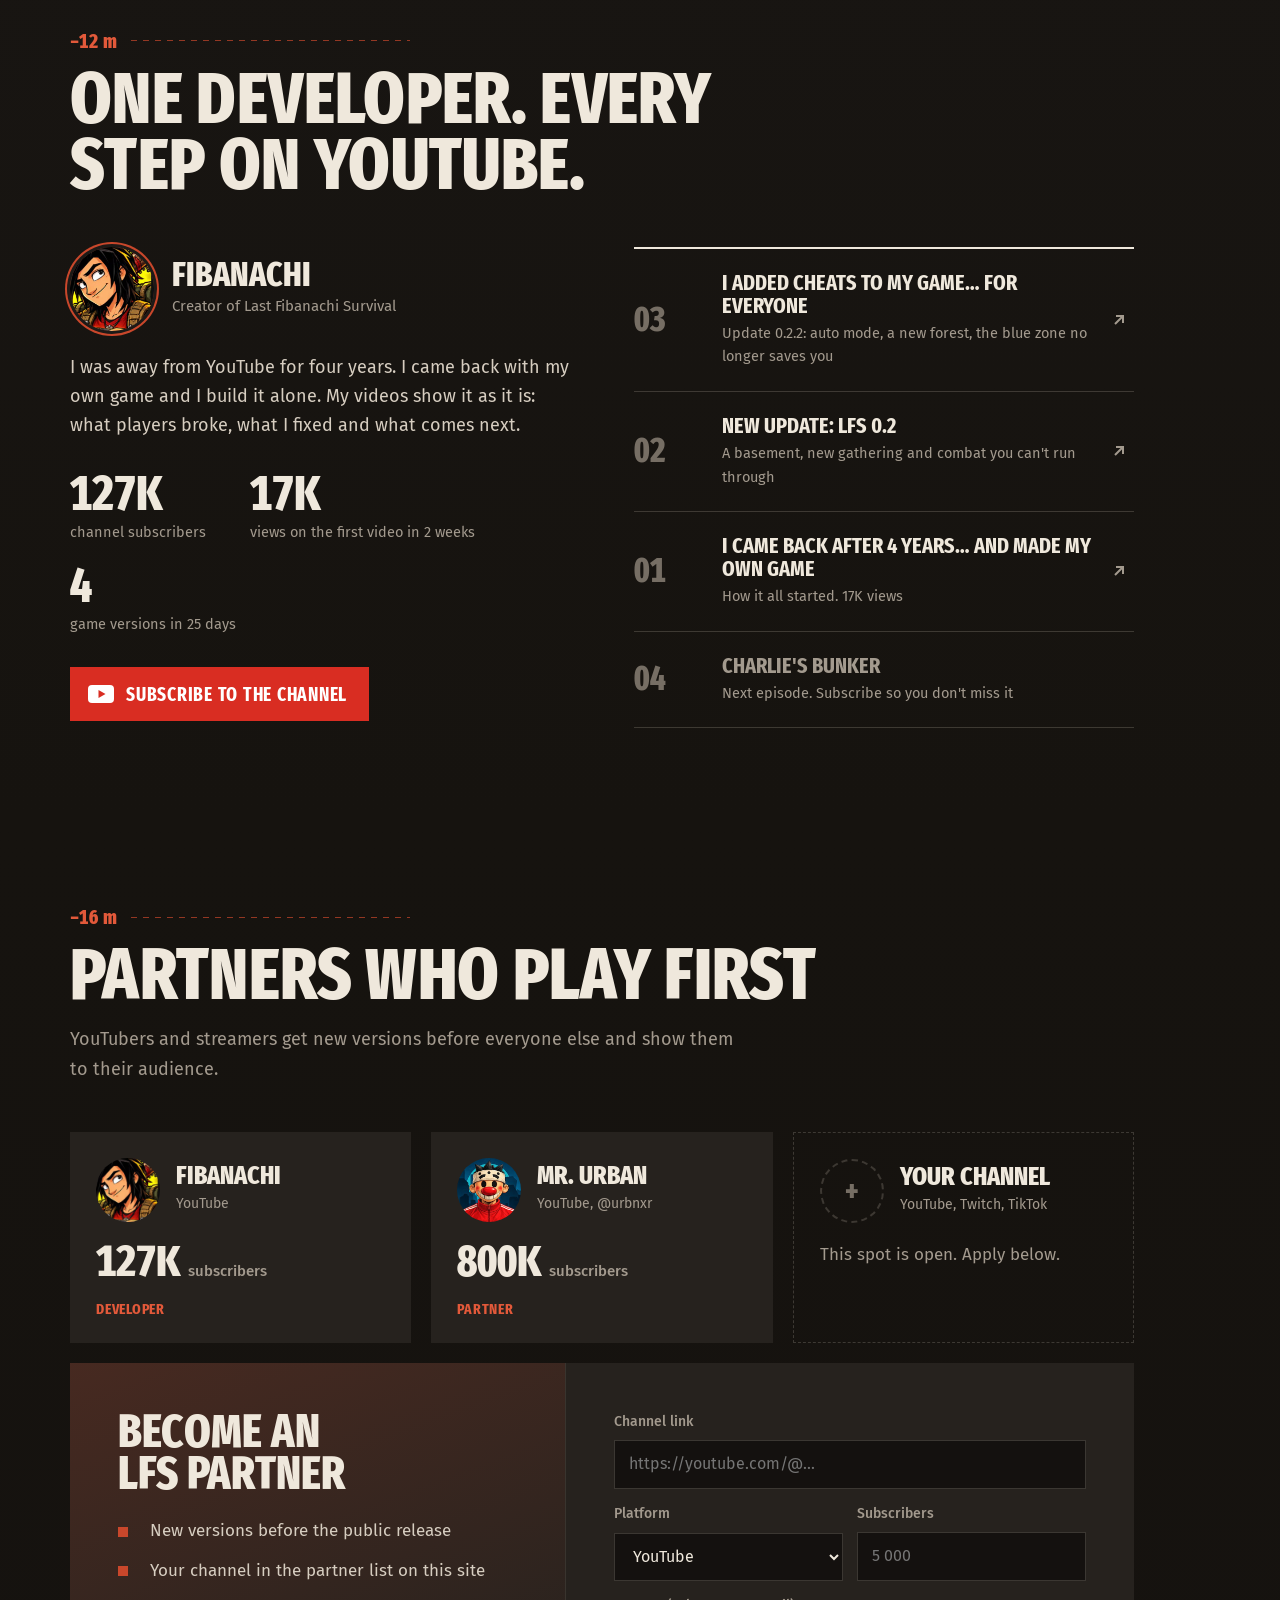
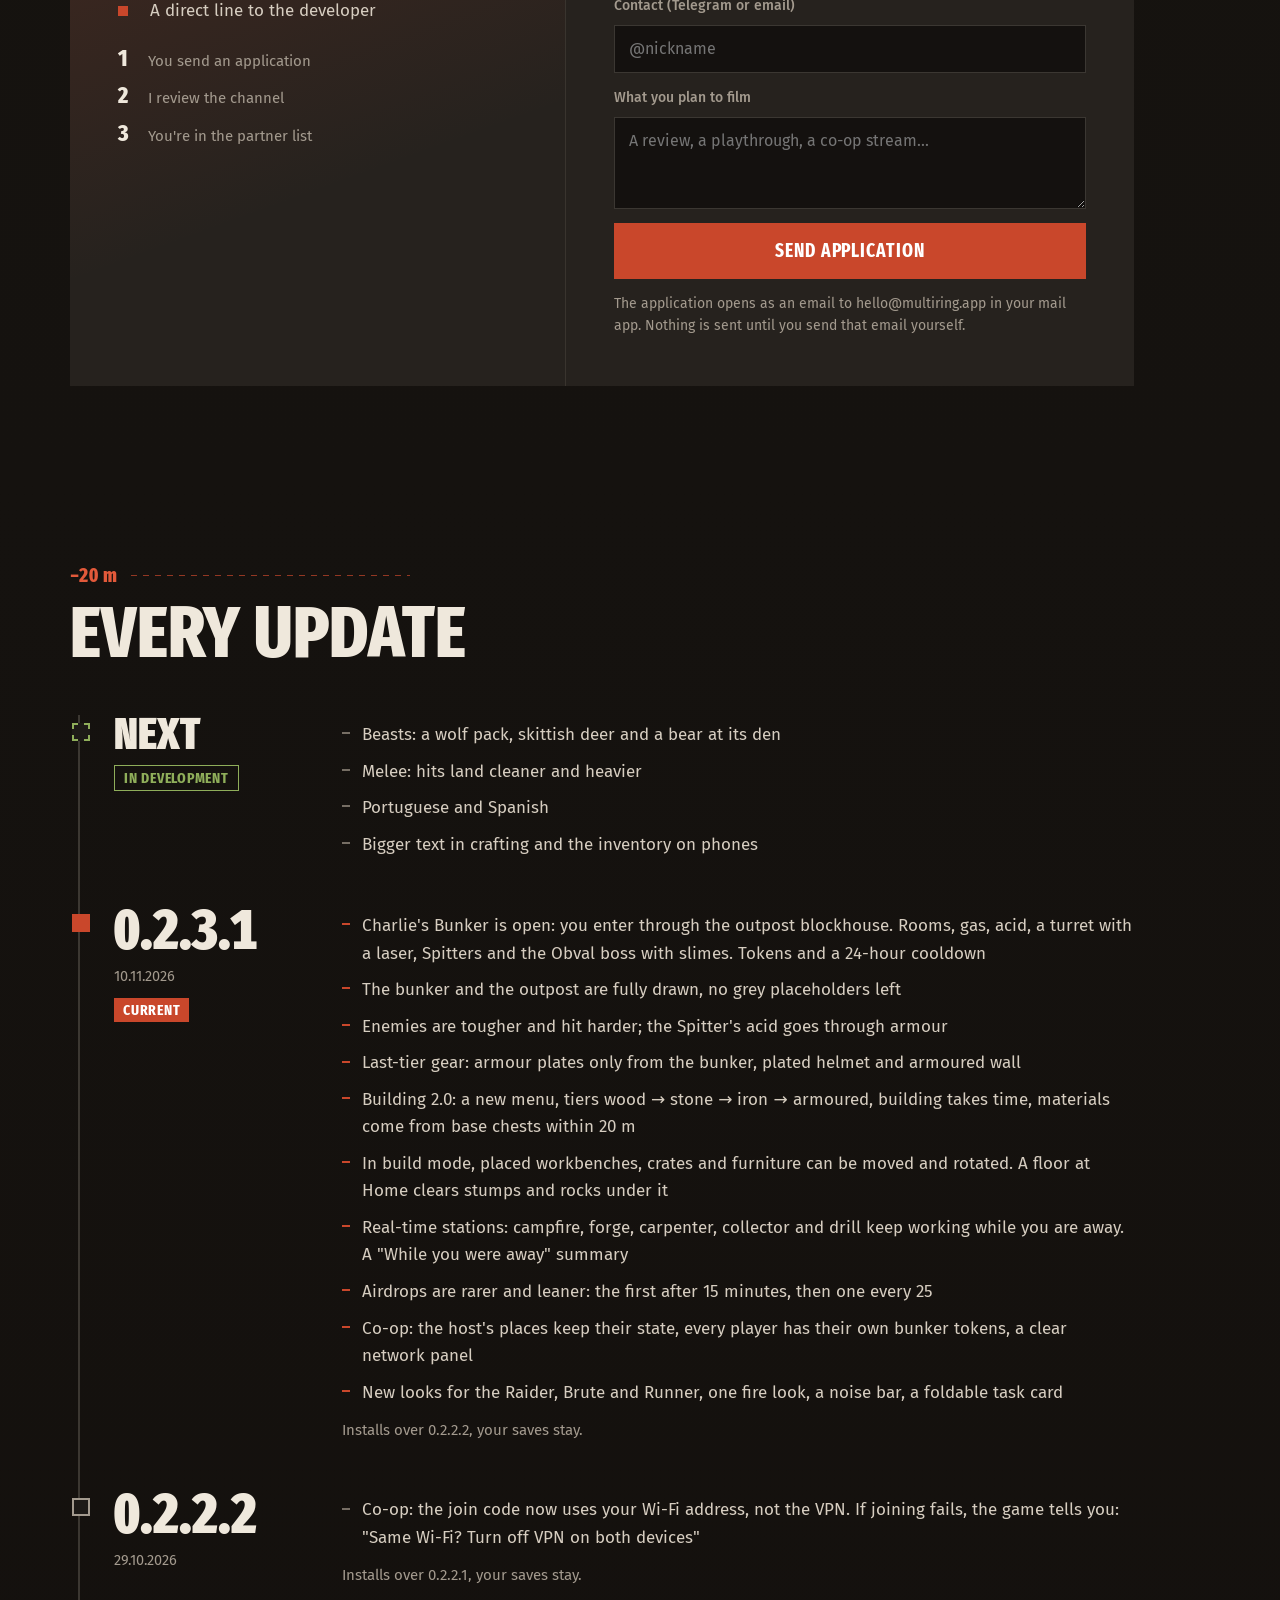
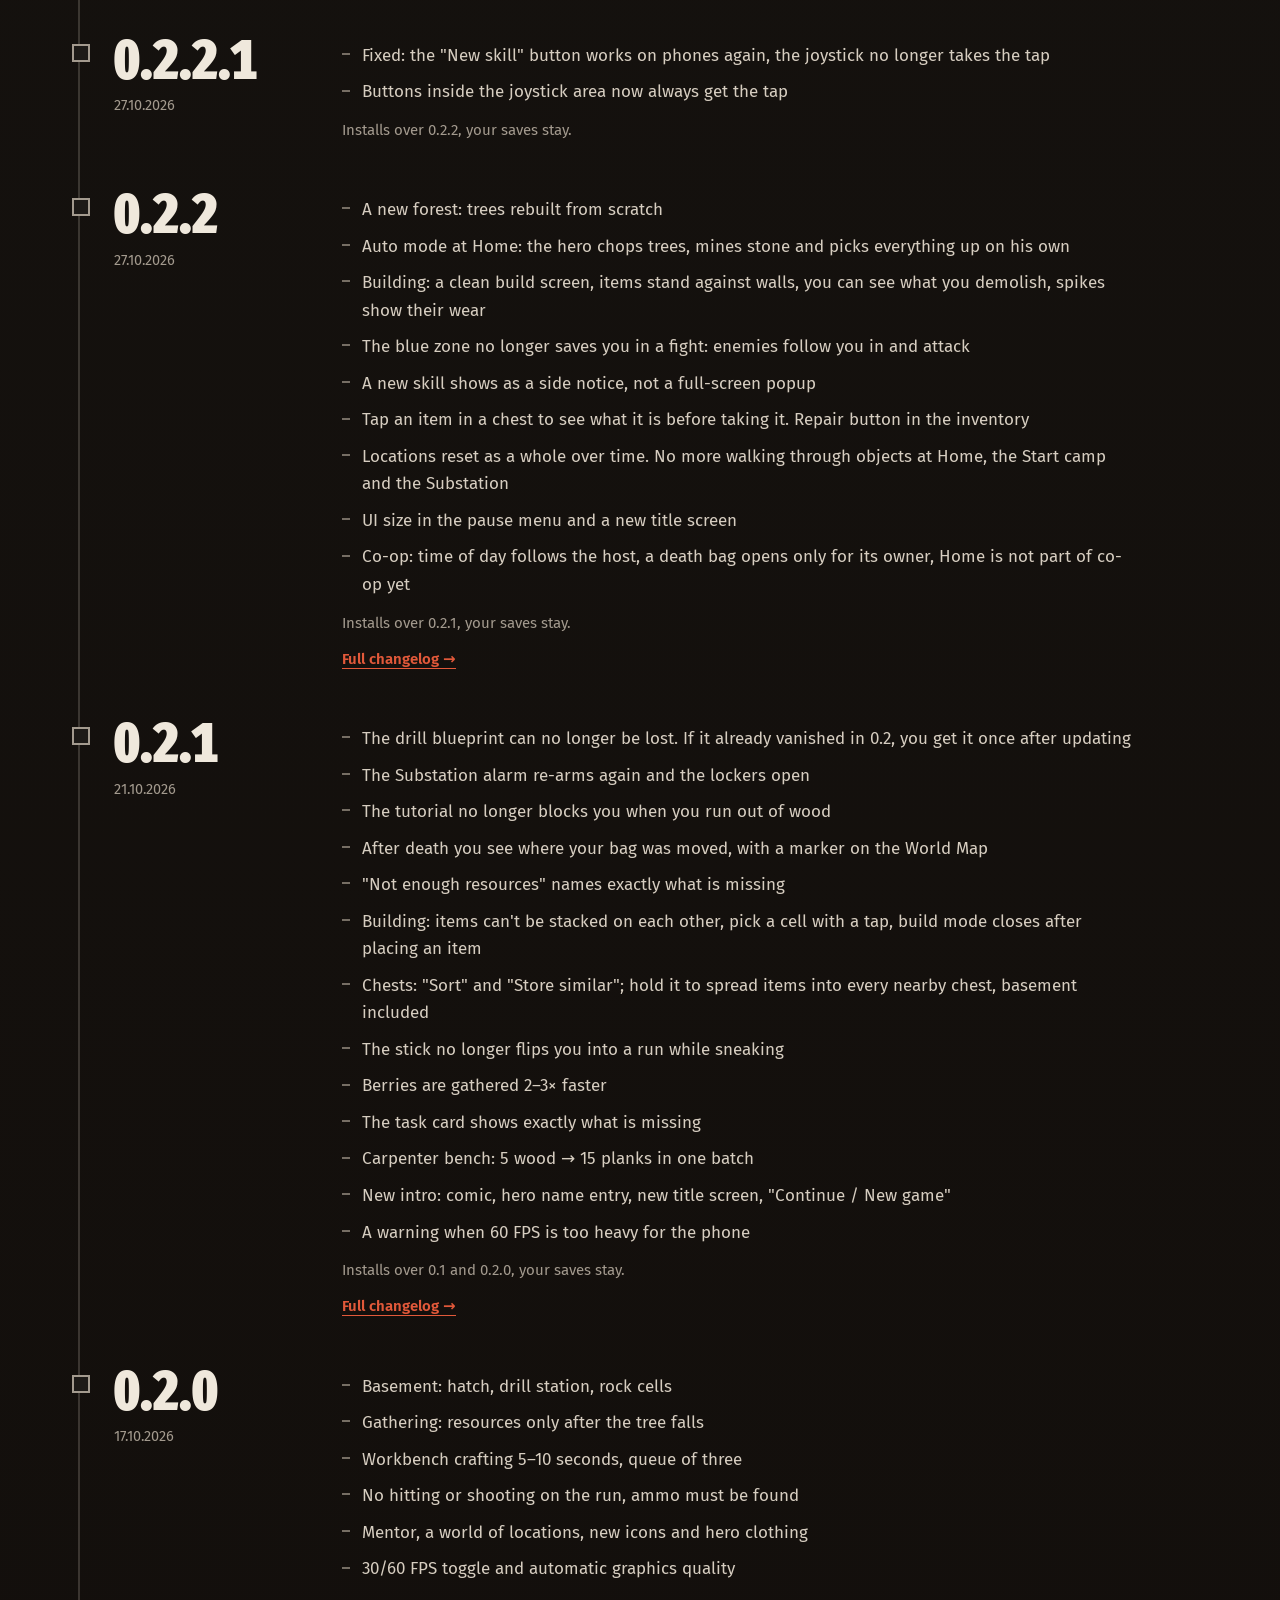
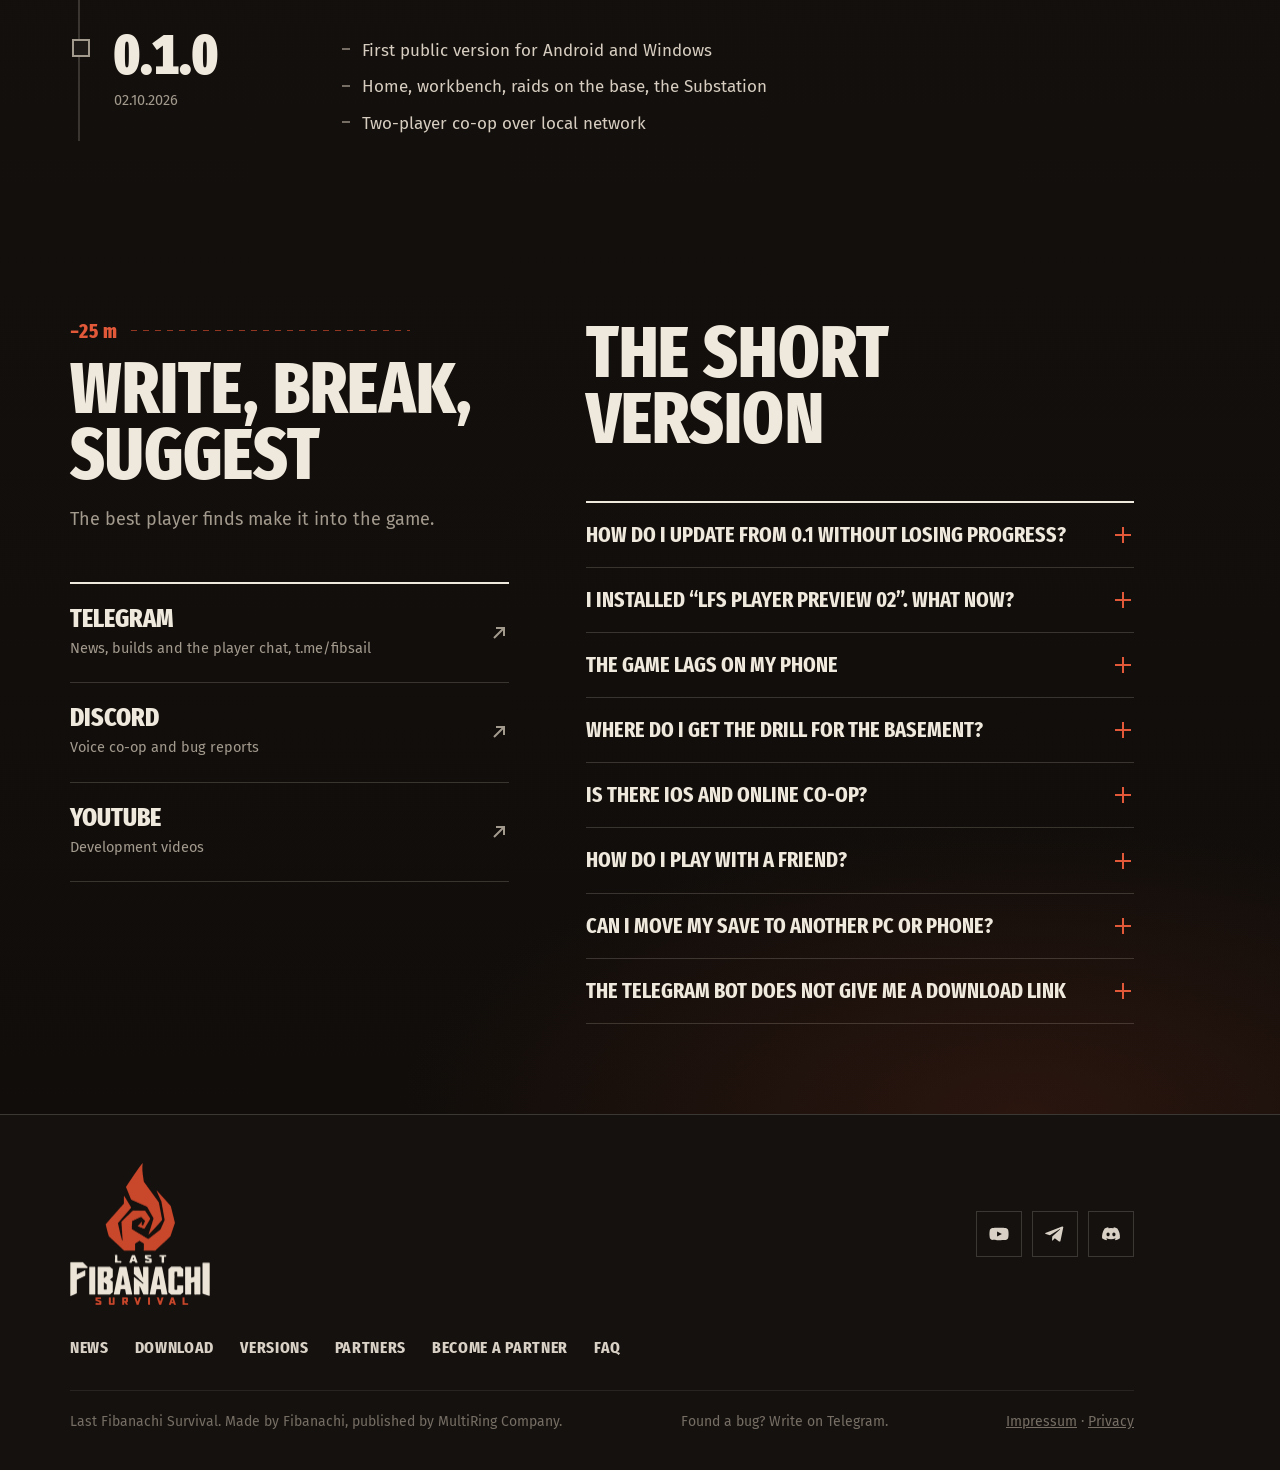
==== commit 254cc542: "Release 0.2.3.1: download SHA/version, versions entry, next-up list Co-Authored-By: Claude Fable 5.2" ====
--- a/index.html
+++ b/index.html
@@ -365,7 +365,7 @@
         <a class="btn btn-rust" href="#download"><svg viewBox="0 0 16 16" aria-hidden="true"><path d="M8 1v9M4 6.5 8 10.5l4-4M2 14h12" fill="none" stroke="currentColor" stroke-width="2"/></svg><span data-i18n="hero_dl">Скачать бесплатно</span></a>
         <a class="btn btn-ghost" href="https://www.youtube.com/watch?v=v-rlAI4tNy4" target="_blank" rel="noopener"><svg viewBox="0 0 16 16" aria-hidden="true"><path d="M4 2.5v11l9-5.5z" fill="currentColor"/></svg><span data-i18n="watch">Смотреть ролик</span></a>
       </div>
-      <p class="hero-note" data-i18n="hero_note">Android и Windows. Версия 0.2.2.2, обновления каждую неделю.</p>
+      <p class="hero-note" data-i18n="hero_note">Android и Windows. Версия 0.2.3.1, обновления каждую неделю.</p>
     </div>
   </section>
 
@@ -373,14 +373,14 @@
     <div class="wrap">
       <div class="plats">
         <div class="plat main">
-          <div class="plat-h"><h3>Android</h3><span>v0.2.2.2</span></div>
+          <div class="plat-h"><h3>Android</h3><span>v0.2.3.1</span></div>
           <a class="btn btn-rust" href="https://github.com/multiringcompany-sketch/fibanachi-site/releases/latest/download/LastFibanachiSurvival_Android.apk" download><span data-i18n="dl_apk">Скачать APK</span><small>169 MB</small></a>
-          <div class="facts"><span data-i18n="apk_note">Ставится поверх 0.2.2.1, сохранения остаются</span><code>SHA-256 A38F42F736A0050637592E861DF6D41799D54AEF2354943123A10186EFEA215E</code></div>
+          <div class="facts"><span data-i18n="apk_note">Ставится поверх 0.2.2.2, сохранения остаются</span><code>SHA-256 AE02002FA7123D87161D215504309A33F34C00CA9B85ABB6FAAEABE54F908C5C</code></div>
         </div>
         <div class="plat">
-          <div class="plat-h"><h3>Windows</h3><span>v0.2.2.2</span></div>
+          <div class="plat-h"><h3>Windows</h3><span>v0.2.3.1</span></div>
           <a class="btn btn-ghost" href="https://github.com/multiringcompany-sketch/fibanachi-site/releases/latest/download/LastFibanachiSurvival_Windows.zip" download><span data-i18n="dl_zip">Скачать ZIP</span><small>135 MB</small></a>
-          <div class="facts"><span data-i18n="zip_note">Распакуй и запусти .exe</span><code>SHA-256 EC41B70F7C11C16346346E75E0DAFFCD46181A9EEDF5791678A86A95B3C25E01</code></div>
+          <div class="facts"><span data-i18n="zip_note">Распакуй и запусти .exe</span><code>SHA-256 A218DC2A4A2718B963D54CC13C0DF44A99E775E4B3DAFA343E3E8CB0FDDD6094</code></div>
         </div>
         <div class="plat">
           <div class="plat-h"><h3>iOS</h3><span>v0.2.2 · beta</span></div>
@@ -640,13 +640,32 @@
         <article class="v next">
           <div><div class="v-num word" data-i18n="wipnum">Дальше</div><span class="v-tag" data-i18n="wip">В разработке</span></div>
           <ul>
-            <li data-i18n="w1">Станции в реальном времени: готовка, плавка и бурение идут, даже когда игра закрыта</li>
-            <li data-i18n="w3">Бункер Чарлика под Подстанцией: газ, Плеваки и босс Обвал. Жетоны дают заряды для бура. Раз в сутки</li>
-            <li data-i18n="w2">Выживание станет дольше и тяжелее: это не спидран на один вечер</li>
+            <li data-i18n="w4">Звери: стая волков, пугливые олени и медведь у берлоги</li>
+            <li data-i18n="w5">Ближний бой: удары точнее и тяжелее</li>
+            <li data-i18n="w6">Португальский и испанский языки</li>
+            <li data-i18n="w7">Крупнее текст в крафте и инвентаре на телефонах</li>
           </ul>
         </article>
         <article class="v now">
-          <div><div class="v-num">0.2.2.2</div><div class="v-date">29.10.2026</div><span class="v-tag" data-i18n="current">Текущая</span></div>
+          <div><div class="v-num">0.2.3.1</div><div class="v-date">10.11.2026</div><span class="v-tag" data-i18n="current">Текущая</span></div>
+          <div>
+            <ul>
+              <li data-i18n="v7a">Бункер Чарлика открыт: вход через блокхаус аванпоста. Комнаты, газ, кислота, турель с лазером, Плевуны и босс Обвал со слизнями. Жетоны и откат 24 часа</li>
+              <li data-i18n="v7b">Бункер и аванпост полностью отрисованы, серых заглушек не осталось</li>
+              <li data-i18n="v7i">Враги стали крепче и бьют сильнее, кислота Плевуна проходит сквозь броню</li>
+              <li data-i18n="v7c">Снаряжение последнего тира: бронепластина только из бункера, бронированный шлем и стена</li>
+              <li data-i18n="v7d">Строительство 2.0: новое меню, тиры дерево → камень → железо → броня, стройка требует времени, материалы берутся из ящиков базы в радиусе 20 м</li>
+              <li data-i18n="v7j">В режиме стройки поставленные верстаки, ящики и мебель можно переставить и повернуть. Пол на домашней базе убирает пни и камни под собой</li>
+              <li data-i18n="v7e">Станции в реальном времени: костёр, кузница, плотник, сборщик и бур работают, даже пока вас нет. Сводка «Пока вас не было»</li>
+              <li data-i18n="v7f">Айрдропы реже и скромнее: первый через 15 минут, дальше раз в 25</li>
+              <li data-i18n="v7g">Кооп: места хозяина сохраняют состояние, у каждого свои жетоны бункера, понятная панель сети</li>
+              <li data-i18n="v7h">Новый вид рейдера, Громилы и Раннера, единый огонь, полоска шума, карточка заданий сворачивается</li>
+            </ul>
+            <p class="v-note" data-i18n="v7note">Ставится поверх 0.2.2.2, сохранения остаются.</p>
+          </div>
+        </article>
+        <article class="v">
+          <div><div class="v-num">0.2.2.2</div><div class="v-date">29.10.2026</div></div>
           <div>
             <ul>
               <li data-i18n="v6a">Кооп: код подключения теперь берёт адрес вашей Wi-Fi, а не VPN. Если подключиться не удаётся, игра подскажет: «Вы в одной сети Wi-Fi? Выключите VPN на обоих устройствах»</li>
@@ -785,8 +804,8 @@
     alt_hero:"A survivor opens a glowing hatch, the mentor beside him, the Substation and the infected behind",
     h1_a:"Survive above.",h1_b:"Build below.",
     lede:"Gather, build a home, hold off night raids and dig your own base underground. An indie survival game that grows every week together with its players.",
-    hero_dl:"Download free",watch:"Watch the video",hero_note:"Android and Windows. Version 0.2.2.2, updates every week.",
-    dl_apk:"Download APK",apk_note:"Installs over 0.2.2.1, your saves stay",dl_zip:"Download ZIP",zip_note:"Unzip and run the .exe",
+    hero_dl:"Download free",watch:"Watch the video",hero_note:"Android and Windows. Version 0.2.3.1, updates every week.",
+    dl_apk:"Download APK",apk_note:"Installs over 0.2.2.2, your saves stay",dl_zip:"Download ZIP",zip_note:"Unzip and run the .exe",
     soon:"soon",in_dev:"In development",ios_note:"We'll announce the test on Telegram",ios_tf:"Install",ios_note2:"Install TestFlight from the App Store first, then open the link. Requires iOS 15 or later.",
     proto_dl:"Files are hosted on GitHub. To check a file wasn't tampered with, compare its SHA-256 (Get-FileHash in PowerShell).",
     news_h:"News from the base",f_all:"All",f_upd:"Updates",f_dev:"Devblog",f_com:"Community",k_dev:"Devblog",k_upd:"Update",k_com:"Community",more:"Read",less:"Collapse",
@@ -830,10 +849,11 @@
     pf_contact:"Contact (Telegram or email)",pf_about:"What you plan to film",pf_about_ph:"A review, a playthrough, a co-op stream...",
     pf_send:"Send application",pf_hint:"The application opens as an email to hello@multiring.app in your mail app. Nothing is sent until you send that email yourself.",
     pf_need:"Add your channel link and a contact.",pf_ok:"Your mail app should open now with the application. Send it to finish. Nothing opened? Write to hello@multiring.app.",
-    ver_h:"Every update",current:"Current",v6a:"Co-op: the join code now uses your Wi-Fi address, not the VPN. If joining fails, the game tells you: \"Same Wi-Fi? Turn off VPN on both devices\"",v6note:"Installs over 0.2.2.1, your saves stay.",v5a:"Fixed: the \"New skill\" button works on phones again, the joystick no longer takes the tap",v5b:"Buttons inside the joystick area now always get the tap",v5note:"Installs over 0.2.2, your saves stay.",v4a:"A new forest: trees rebuilt from scratch",v4b:"Auto mode at Home: the hero chops trees, mines stone and picks everything up on his own",v4c:"Building: a clean build screen, items stand against walls, you can see what you demolish, spikes show their wear",v4d:"The blue zone no longer saves you in a fight: enemies follow you in and attack",v4e:"A new skill shows as a side notice, not a full-screen popup",v4f:"Tap an item in a chest to see what it is before taking it. Repair button in the inventory",v4g:"Locations reset as a whole over time. No more walking through objects at Home, the Start camp and the Substation",v4h:"UI size in the pause menu and a new title screen",v4i:"Co-op: time of day follows the host, a death bag opens only for its owner, Home is not part of co-op yet",v4note:"Installs over 0.2.1, your saves stay.",v3date:"soon",testing:"In testing",wipnum:"Next",wip:"In development",
-    w1:"Real-time stations: cooking, smelting and drilling keep running even when the game is closed",
-    w3:"Charlie's Bunker under the Substation: gas, Spitters and the Obval boss. Tokens buy drill charges. Once per day",
-    w2:"Survival gets longer and harder: not a one-evening speedrun",
+    ver_h:"Every update",current:"Current",v7a:"Charlie's Bunker is open: you enter through the outpost blockhouse. Rooms, gas, acid, a turret with a laser, Spitters and the Obval boss with slimes. Tokens and a 24-hour cooldown",v7b:"The bunker and the outpost are fully drawn, no grey placeholders left",v7i:"Enemies are tougher and hit harder; the Spitter's acid goes through armour",v7c:"Last-tier gear: armour plates only from the bunker, plated helmet and armoured wall",v7d:"Building 2.0: a new menu, tiers wood → stone → iron → armoured, building takes time, materials come from base chests within 20 m",v7j:"In build mode, placed workbenches, crates and furniture can be moved and rotated. A floor at Home clears stumps and rocks under it",v7e:"Real-time stations: campfire, forge, carpenter, collector and drill keep working while you are away. A \"While you were away\" summary",v7f:"Airdrops are rarer and leaner: the first after 15 minutes, then one every 25",v7g:"Co-op: the host's places keep their state, every player has their own bunker tokens, a clear network panel",v7h:"New looks for the Raider, Brute and Runner, one fire look, a noise bar, a foldable task card",v7note:"Installs over 0.2.2.2, your saves stay.",v6a:"Co-op: the join code now uses your Wi-Fi address, not the VPN. If joining fails, the game tells you: \"Same Wi-Fi? Turn off VPN on both devices\"",v6note:"Installs over 0.2.2.1, your saves stay.",v5a:"Fixed: the \"New skill\" button works on phones again, the joystick no longer takes the tap",v5b:"Buttons inside the joystick area now always get the tap",v5note:"Installs over 0.2.2, your saves stay.",v4a:"A new forest: trees rebuilt from scratch",v4b:"Auto mode at Home: the hero chops trees, mines stone and picks everything up on his own",v4c:"Building: a clean build screen, items stand against walls, you can see what you demolish, spikes show their wear",v4d:"The blue zone no longer saves you in a fight: enemies follow you in and attack",v4e:"A new skill shows as a side notice, not a full-screen popup",v4f:"Tap an item in a chest to see what it is before taking it. Repair button in the inventory",v4g:"Locations reset as a whole over time. No more walking through objects at Home, the Start camp and the Substation",v4h:"UI size in the pause menu and a new title screen",v4i:"Co-op: time of day follows the host, a death bag opens only for its owner, Home is not part of co-op yet",v4note:"Installs over 0.2.1, your saves stay.",v3date:"soon",testing:"In testing",wipnum:"Next",wip:"In development",
+    w4:"Beasts: a wolf pack, skittish deer and a bear at its den",
+    w5:"Melee: hits land cleaner and heavier",
+    w6:"Portuguese and Spanish",
+    w7:"Bigger text in crafting and the inventory on phones",
     v3a:"Building: items can't be stacked on each other, pick a cell with a tap, build mode closes after placing an item",
     v3b:"Chests: \"Sort\" and \"Store similar\"; hold it to spread items into every nearby chest, basement included",
     v3c:"The stick no longer flips you into a run while sneaking",v3d:"Berries are gathered 2–3× faster",v3e:"The task card shows exactly what is missing",
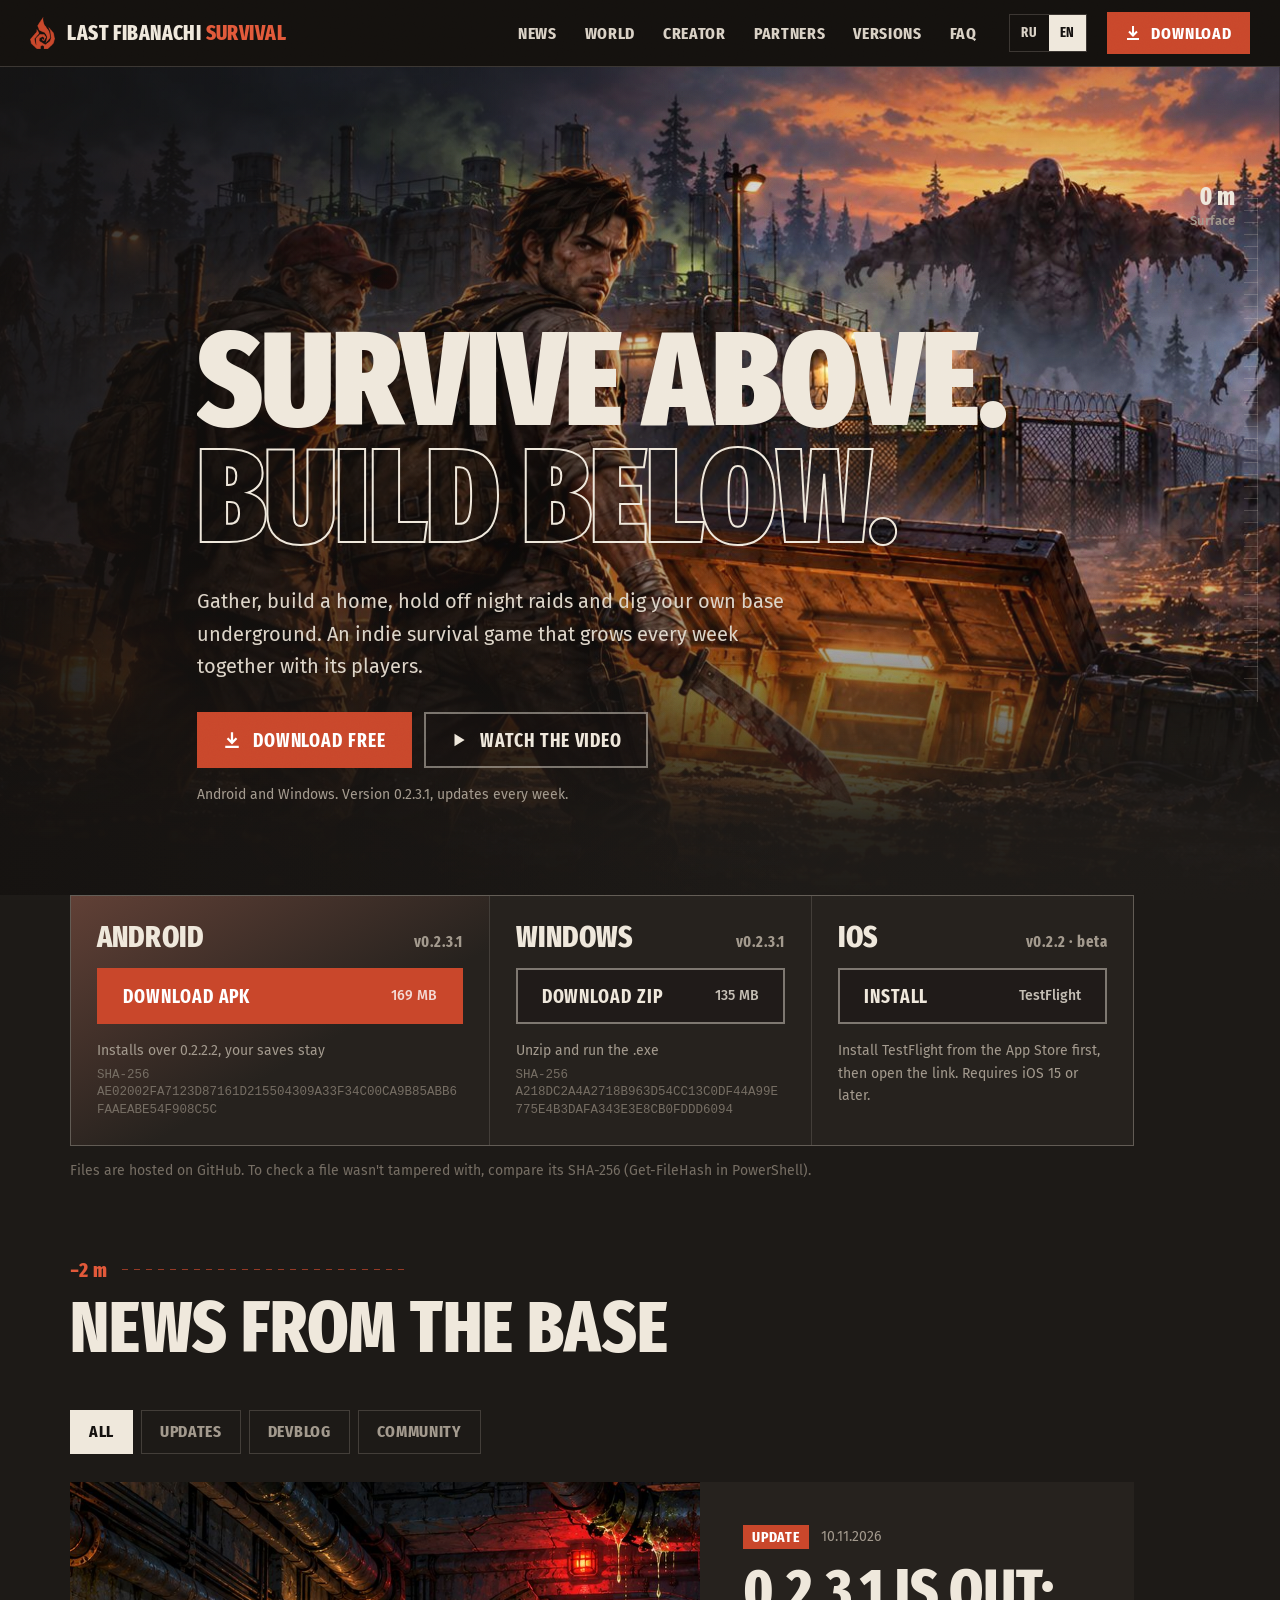
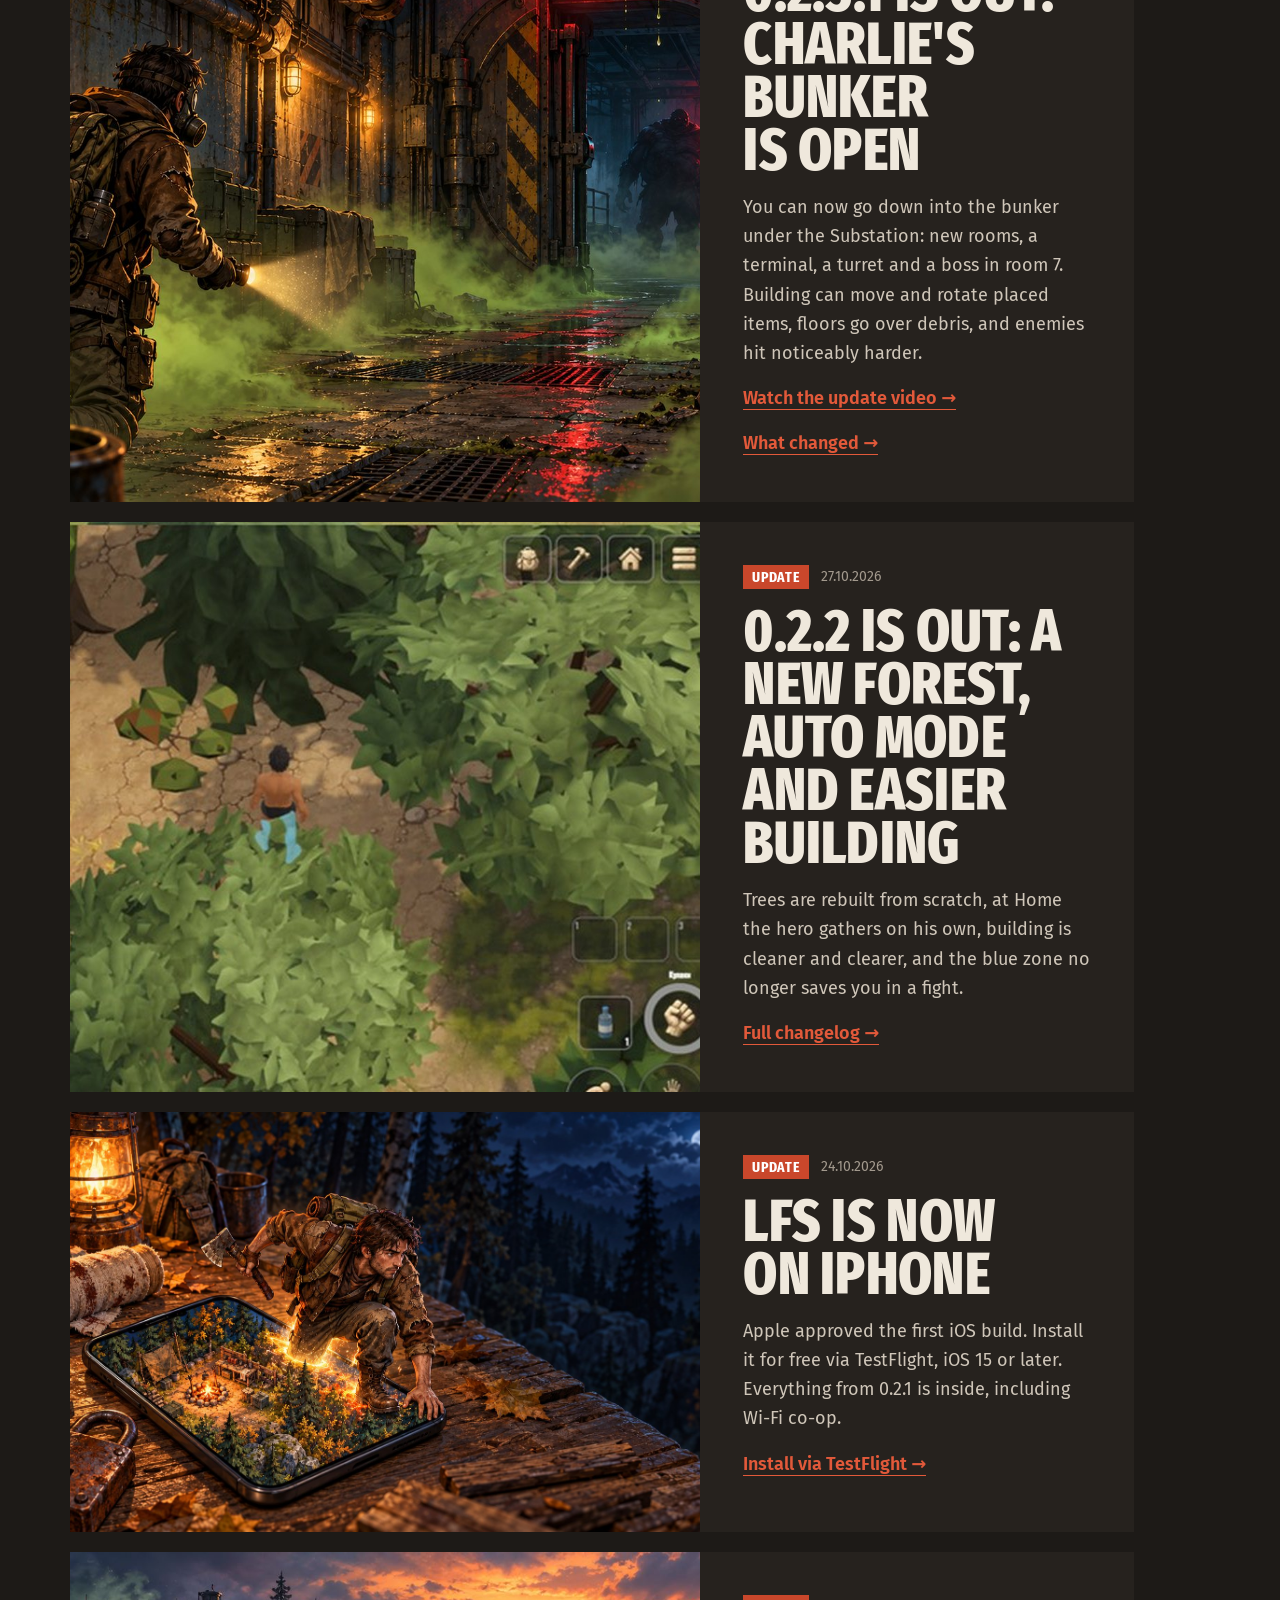
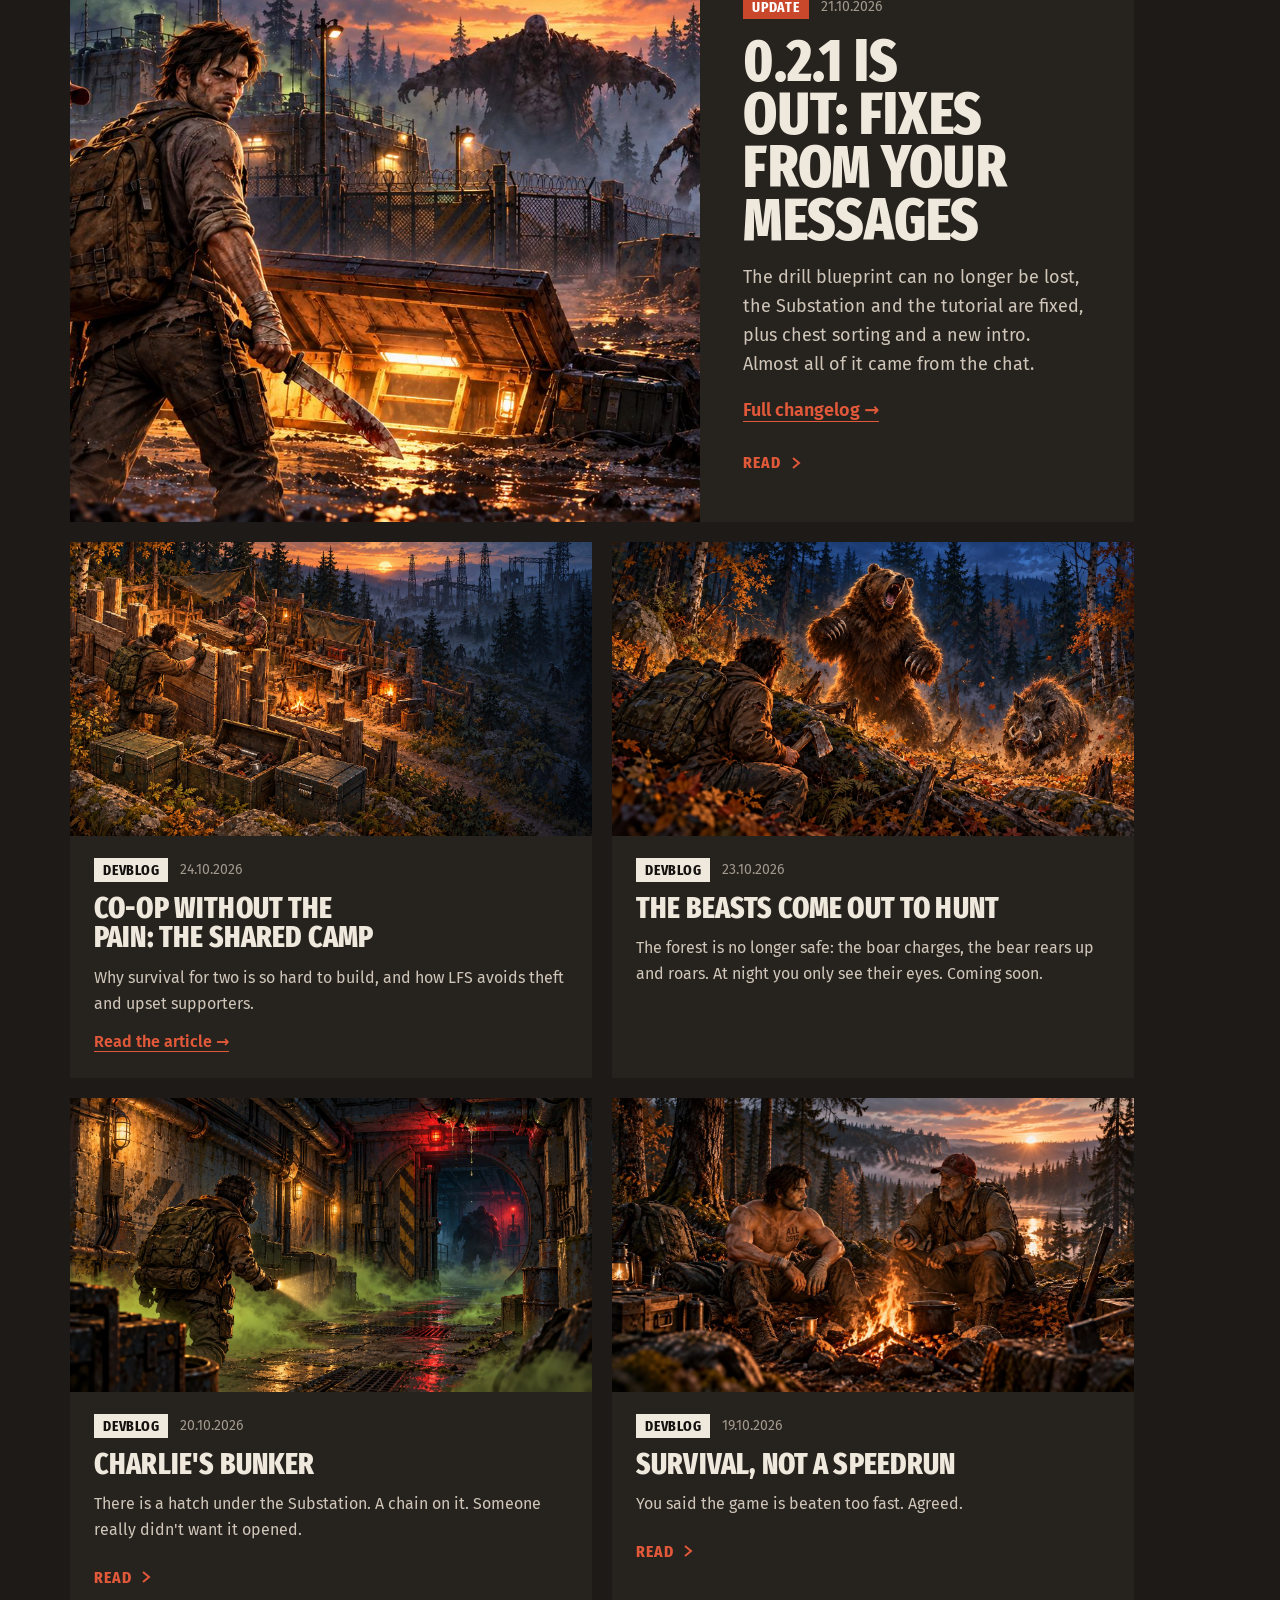
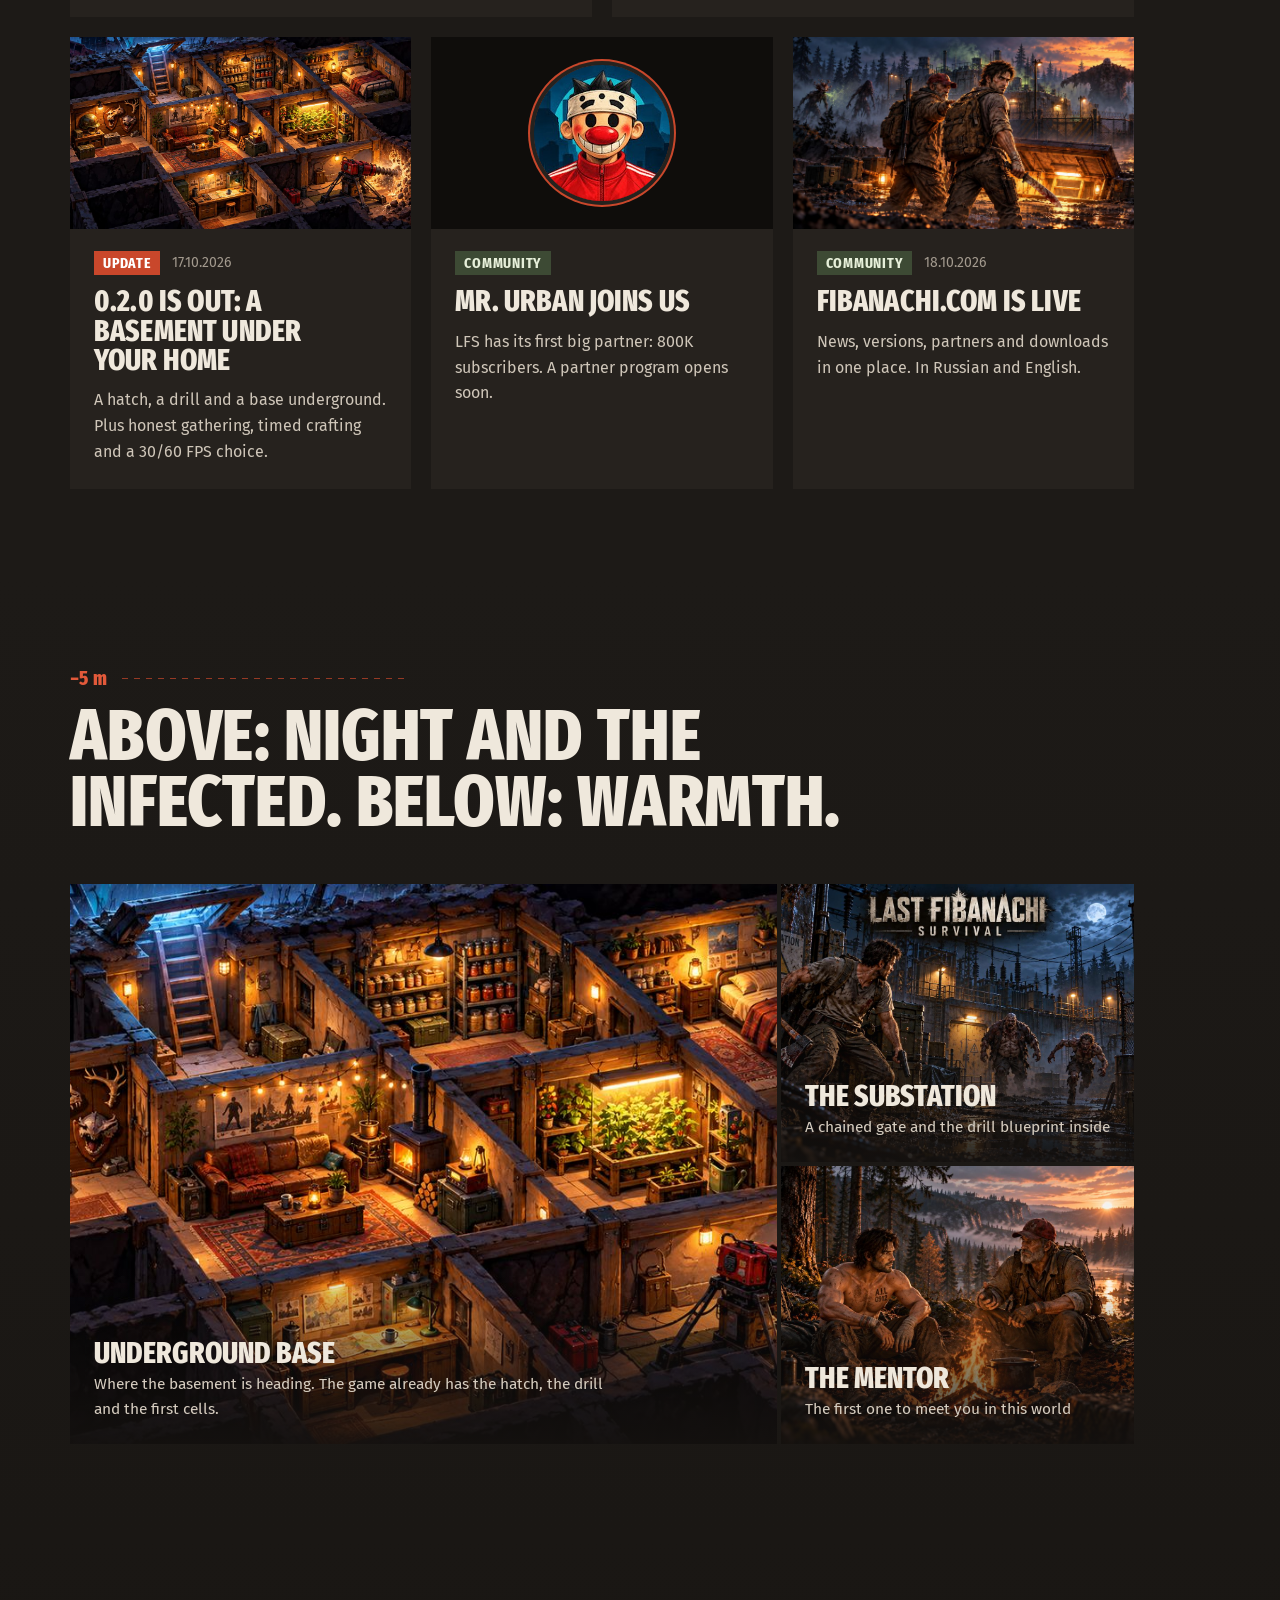
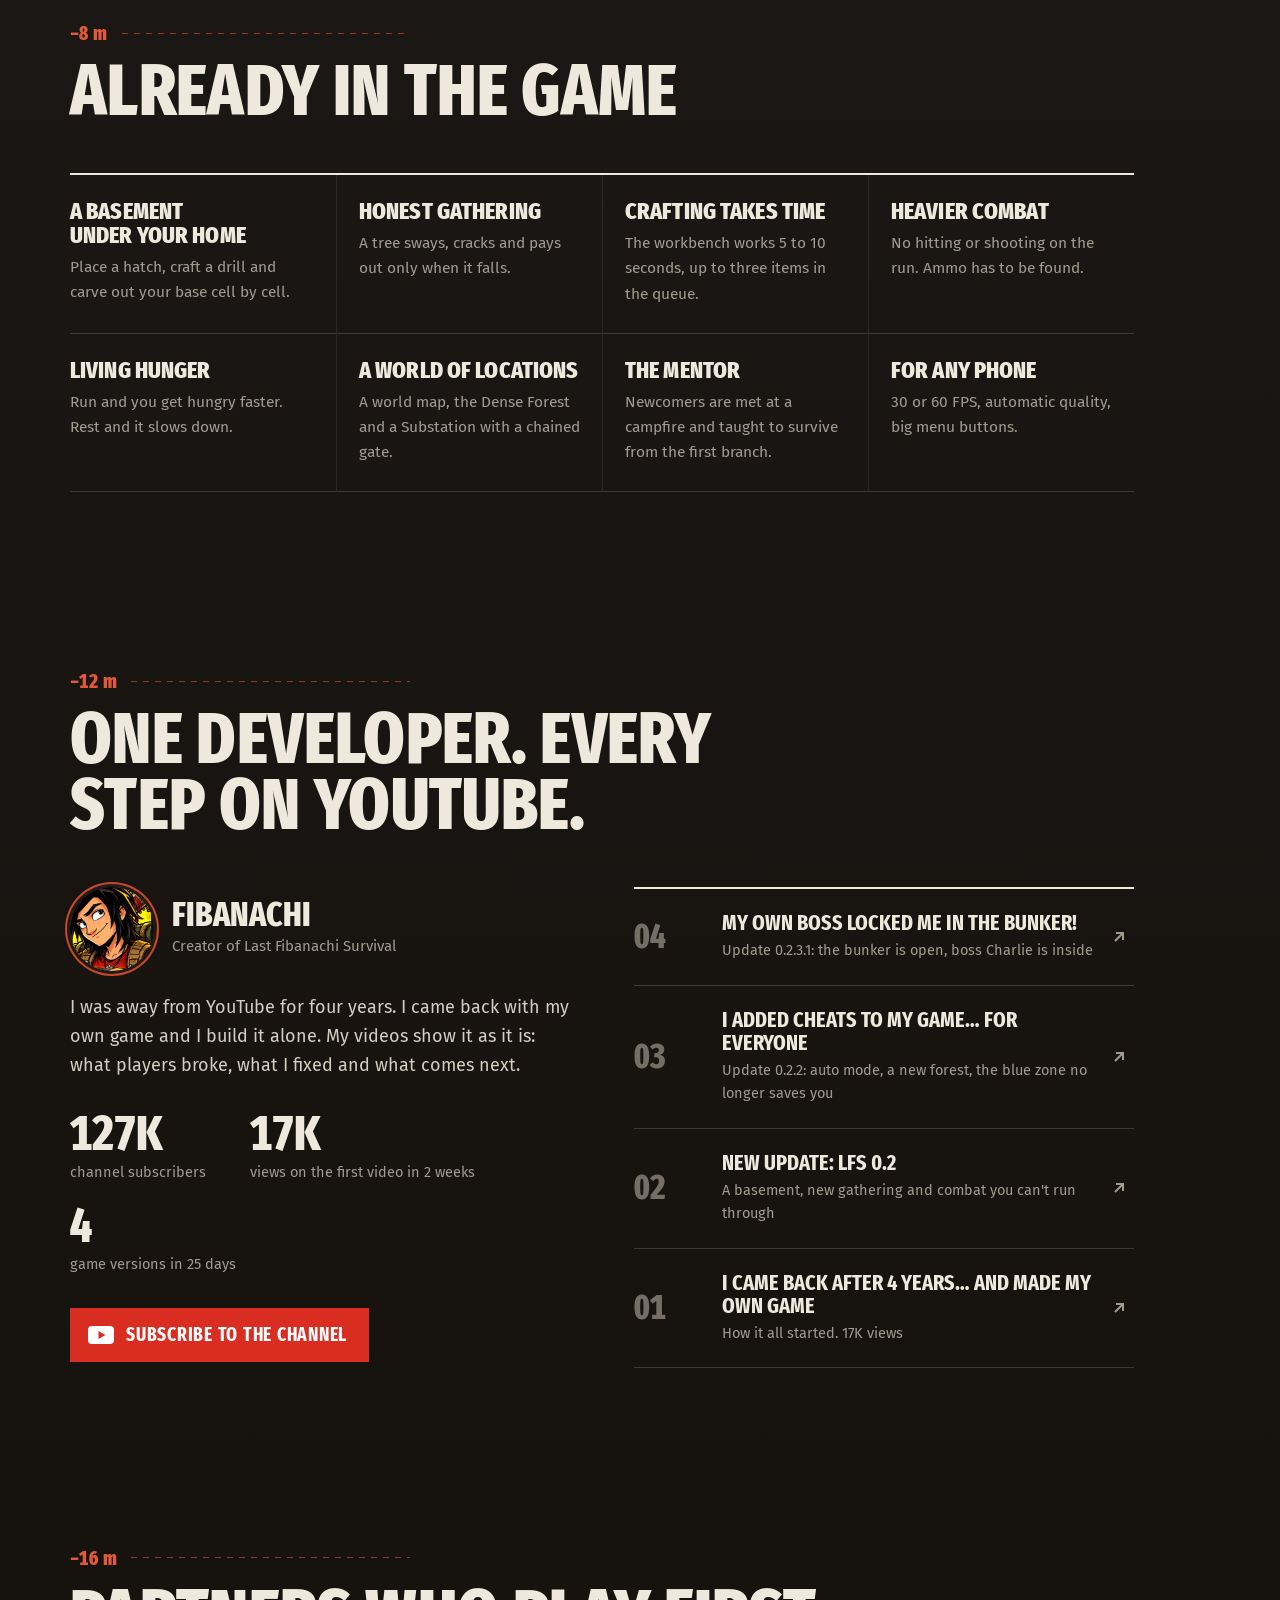
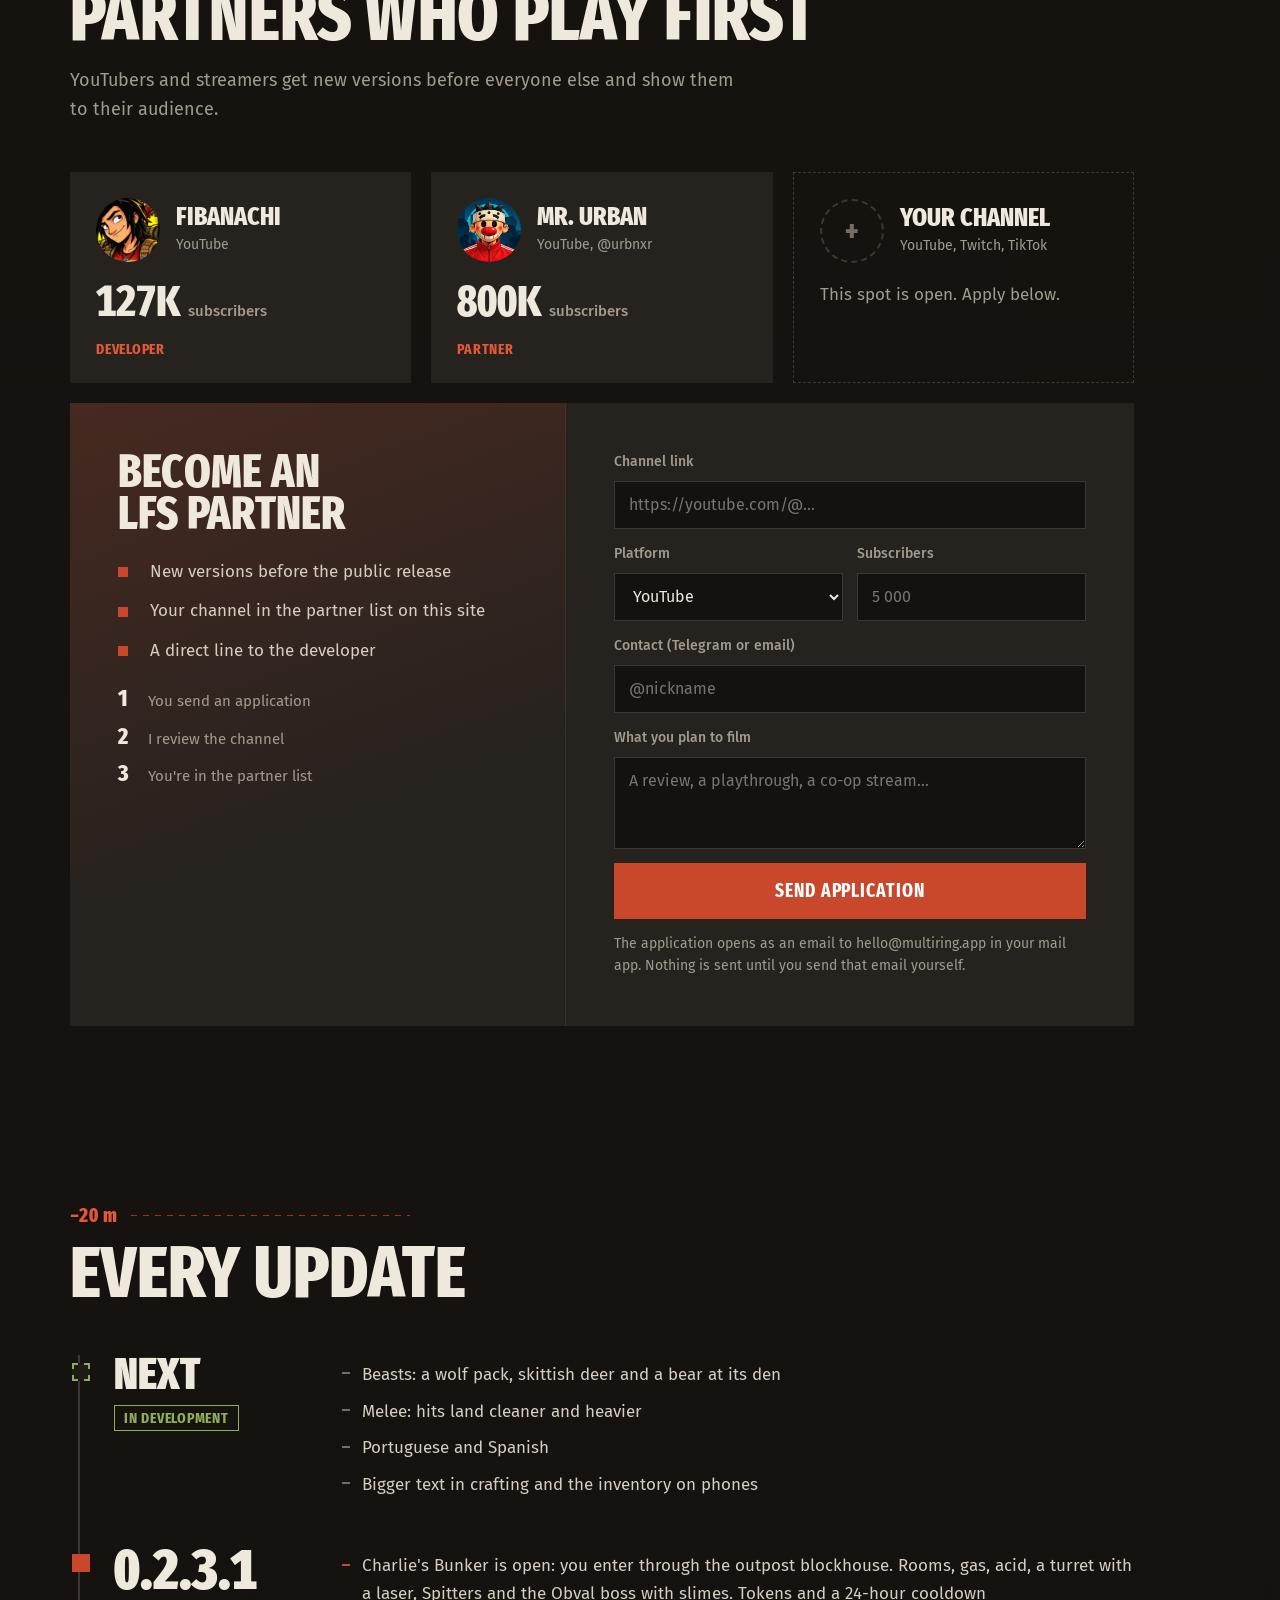
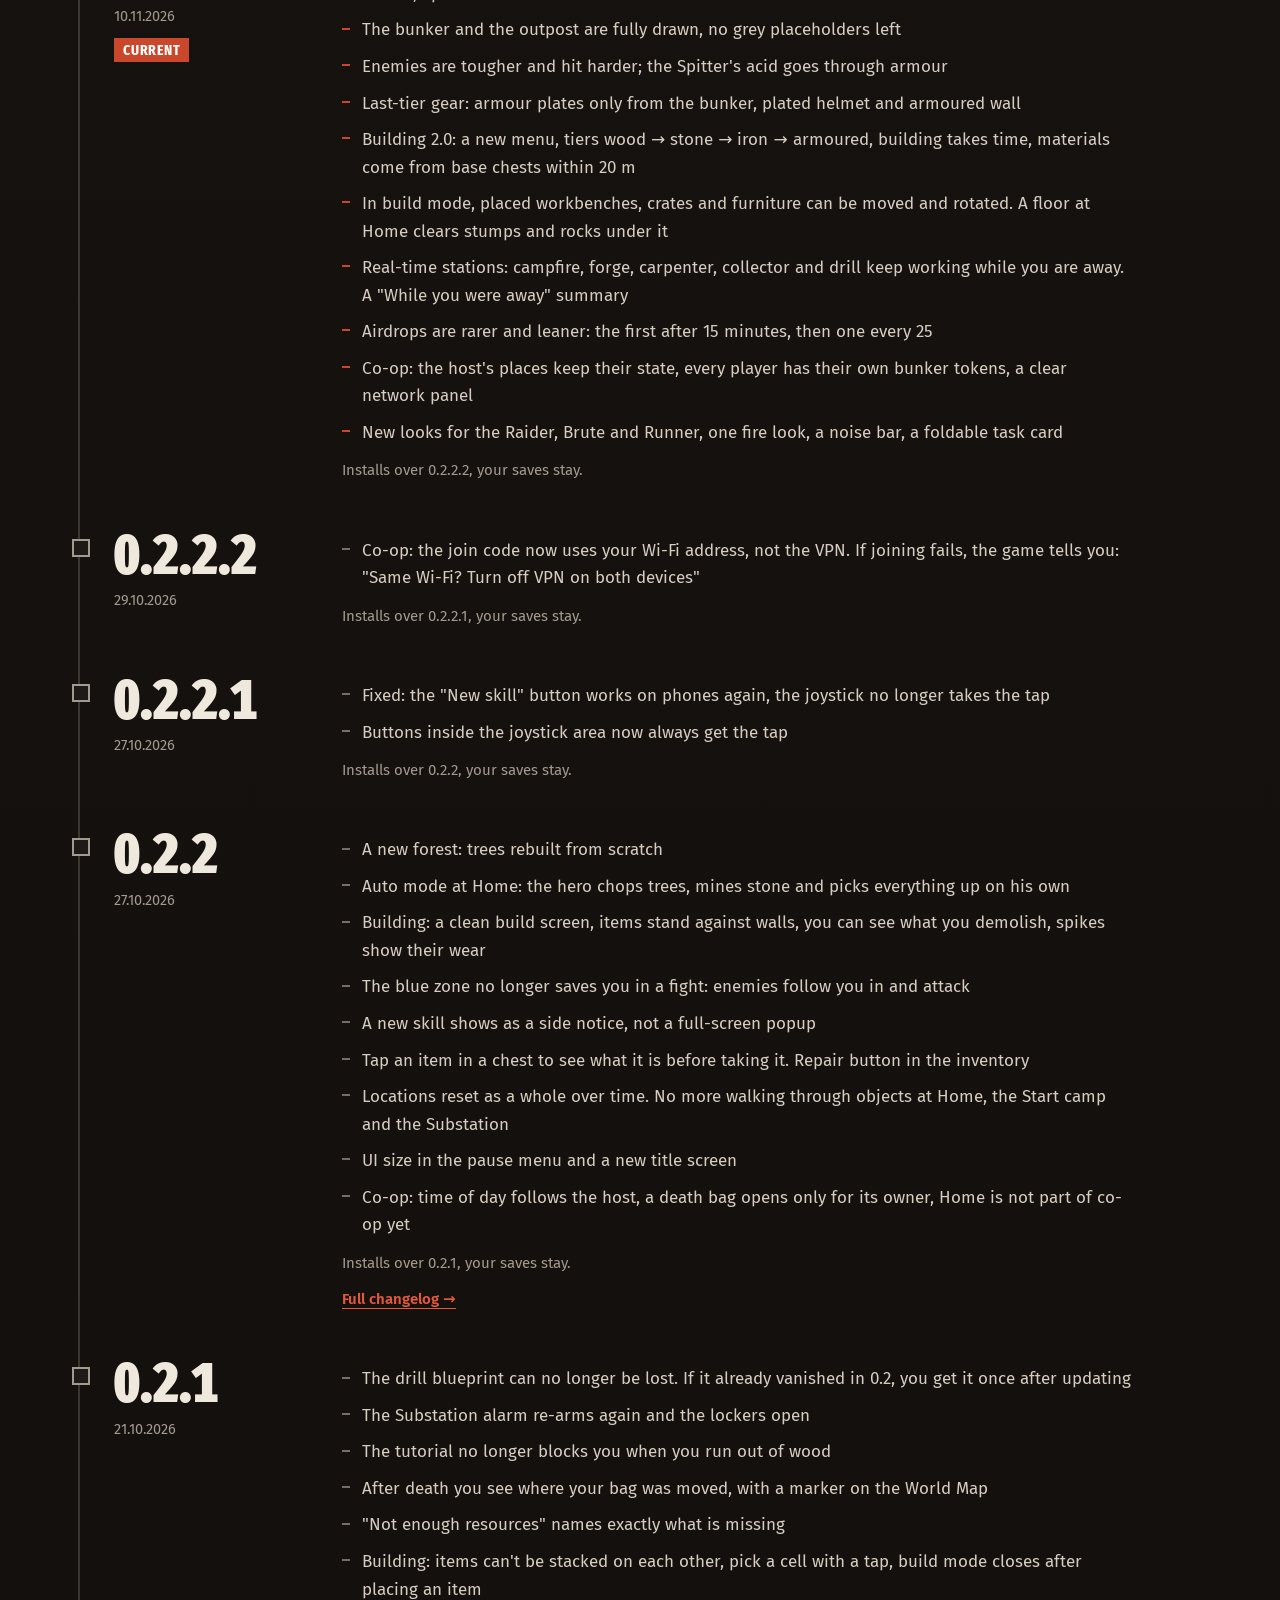
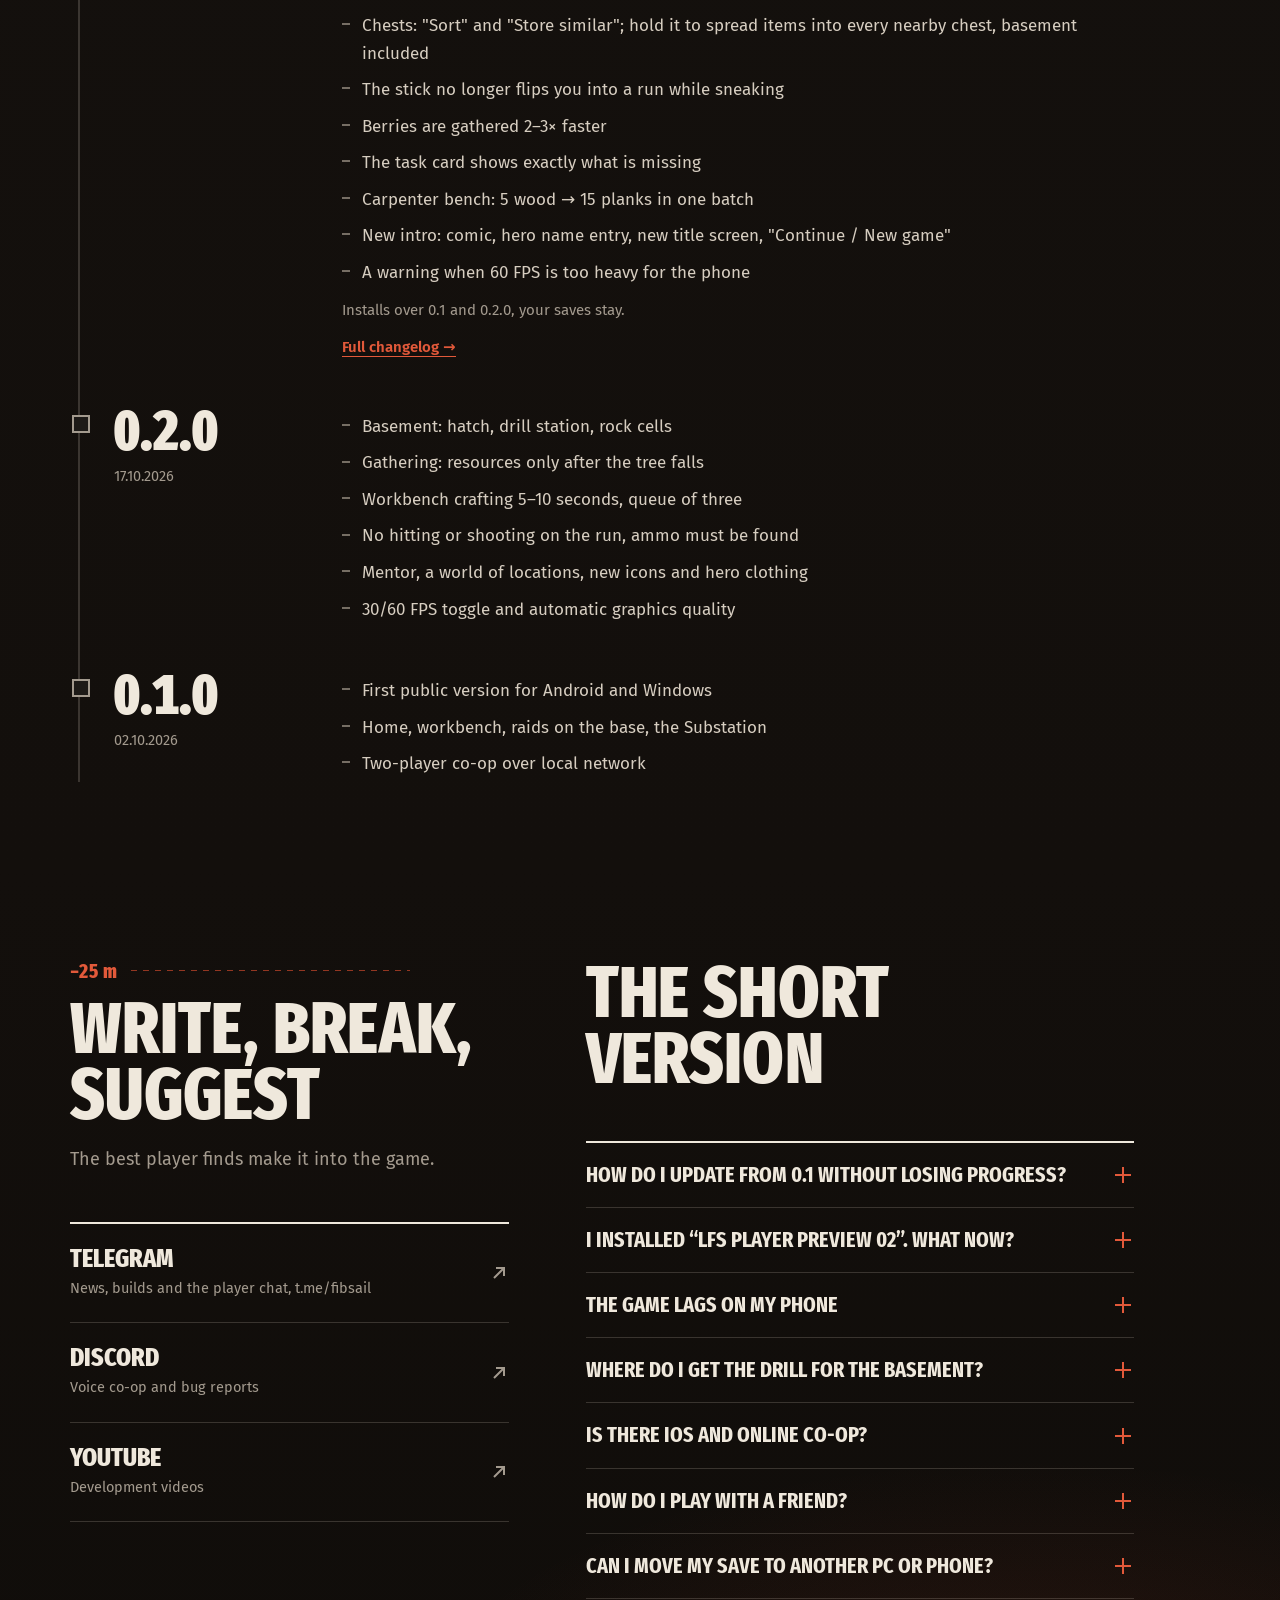
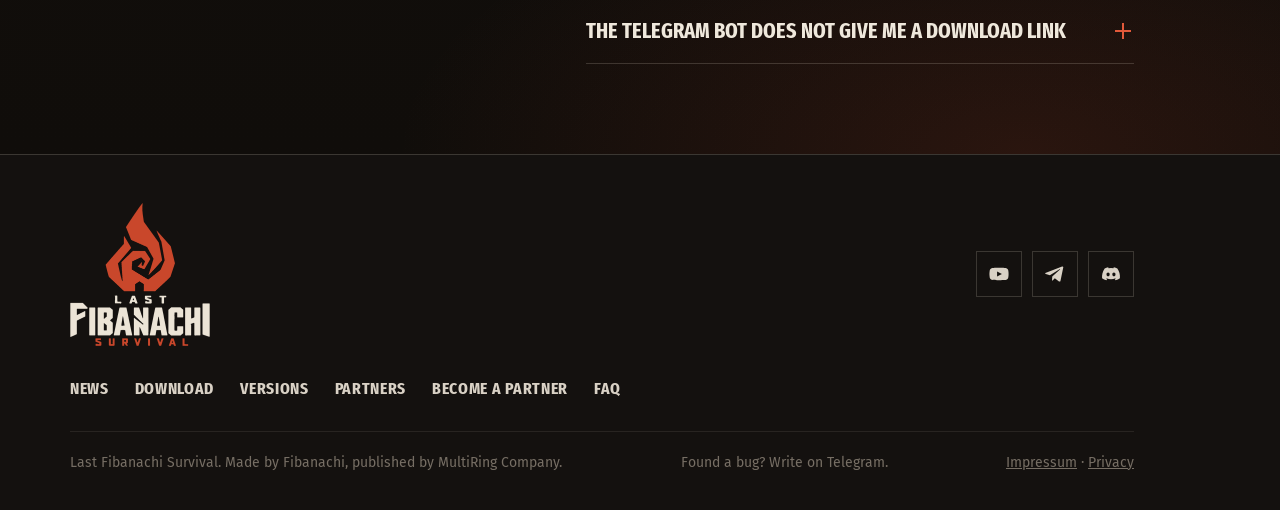
==== commit fbd079eb: "News: 0.2.3.1 release card, episode 04, update video links Co-Authored-By: Claude Fable 5.2 <noreply" ====
--- a/index.html
+++ b/index.html
@@ -363,7 +363,7 @@
       <p class="lede" data-i18n="lede">Добывай, строй дом, отбивай ночные рейды и копай свою базу под землёй. Инди-выживание, которое растёт каждую неделю вместе с игроками.</p>
       <div class="hero-actions">
         <a class="btn btn-rust" href="#download"><svg viewBox="0 0 16 16" aria-hidden="true"><path d="M8 1v9M4 6.5 8 10.5l4-4M2 14h12" fill="none" stroke="currentColor" stroke-width="2"/></svg><span data-i18n="hero_dl">Скачать бесплатно</span></a>
-        <a class="btn btn-ghost" href="https://www.youtube.com/watch?v=v-rlAI4tNy4" target="_blank" rel="noopener"><svg viewBox="0 0 16 16" aria-hidden="true"><path d="M4 2.5v11l9-5.5z" fill="currentColor"/></svg><span data-i18n="watch">Смотреть ролик</span></a>
+        <a class="btn btn-ghost" href="https://www.youtube.com/watch?v=U5i69R2YIqs" target="_blank" rel="noopener"><svg viewBox="0 0 16 16" aria-hidden="true"><path d="M4 2.5v11l9-5.5z" fill="currentColor"/></svg><span data-i18n="watch">Смотреть ролик</span></a>
       </div>
       <p class="hero-note" data-i18n="hero_note">Android и Windows. Версия 0.2.3.1, обновления каждую неделю.</p>
     </div>
@@ -405,6 +405,16 @@
         <button type="button" data-f="com" aria-pressed="false" data-i18n="f_com">Сообщество</button>
       </div>
       <div class="posts">
+        <article class="post lead" data-cat="upd">
+          <div class="ph"><img src="img/bunker.jpg" alt="" loading="lazy" style="object-position:55% 50%"></div>
+          <div class="bd">
+            <div class="meta"><span class="kind" data-i18n="k_upd">Обновление</span><time datetime="2026-11-10">10.11.2026</time></div>
+            <h3 data-i18n="n12h">Вышла 0.2.3.1: бункер Чарли открыт</h3>
+            <p data-i18n="n12p">Под Подстанцией теперь можно спуститься в бункер: новые комнаты, терминал, турель и босс в комнате 7. Стройка научилась двигать и вращать предметы, пол ставится поверх мусора, а враги стали заметно сильнее.</p>
+            <p><a class="cl-link" href="https://www.youtube.com/watch?v=U5i69R2YIqs" target="_blank" rel="noopener" data-i18n="n12a">Смотреть ролик про обновление →</a></p>
+            <p><a class="cl-link" href="#versions" data-i18n="n12b">Что изменилось →</a></p>
+          </div>
+        </article>
         <article class="post lead" data-cat="upd">
           <div class="ph"><img src="img/forest022.jpg" alt="" loading="lazy" style="object-position:50% 40%"></div>
           <div class="bd">
@@ -473,7 +483,7 @@
             <details><summary><span class="open-t" data-i18n="more">Читать</span><span class="close-t" data-i18n="less">Свернуть</span><svg viewBox="0 0 14 14" aria-hidden="true"><path d="M4 2l6 5-6 5" fill="none" stroke="currentColor" stroke-width="2"/></svg></summary>
               <div class="more">
                 <p data-i18n="n1a">Этот кто-то Чарли. Он сам запечатал бункер вместе со всеми, кто был внутри. А потом пошёл газ. Внутри коридор, где с потолка капает кислота, зелёный туман, где без противогаза не выжить, тёмный зал, где гаснет свет, Плеваки и в самом конце Обвал у рубильника. Дёрнул рубильник, и у тебя 40 секунд на побег.</p>
-                <p data-i18n="n1b">Зачем туда лезть? За жетонами. За них терминал наверху выдаёт ящик с зарядами для бура, то есть новые клетки подвала. Бункер открывается раз в сутки. Карта и механики готовы и тестируются, дальше графика и тесты на телефонах.</p>
+                <p data-i18n="n1b">Зачем туда лезть? За жетонами. За них терминал наверху выдаёт ящик с зарядами для бура, то есть новые клетки подвала. Бункер открывается раз в сутки. С версии 0.2.3.1 бункер открыт.</p>
               </div>
             </details>
           </div>
@@ -568,10 +578,10 @@
           <a class="yt" href="https://www.youtube.com/watch?v=fYLGmgd4PPw" target="_blank" rel="noopener"><svg viewBox="0 0 26 18" aria-hidden="true"><rect width="26" height="18" rx="4" fill="#fff"/><path d="M10.5 5v8l7-4z" fill="#d92d22"/></svg><span data-i18n="subscribe">Подписаться на канал</span></a>
         </div>
         <div class="eps">
+          <a class="ep" href="https://www.youtube.com/watch?v=U5i69R2YIqs" target="_blank" rel="noopener"><span class="ep-n">04</span><span><b data-i18n="ep5h">Мой же босс запер меня в бункере!</b><small data-i18n="ep5p">Обновление 0.2.3.1: бункер открыт, внутри босс Чарли</small></span><svg viewBox="0 0 18 18" aria-hidden="true"><path d="M5 13 13 5M6 5h7v7" fill="none" stroke="currentColor" stroke-width="2"/></svg></a>
           <a class="ep" href="https://www.youtube.com/watch?v=v-rlAI4tNy4" target="_blank" rel="noopener"><span class="ep-n">03</span><span><b data-i18n="ep4h">Я добавил читы в свою игру… для всех</b><small data-i18n="ep4p">Обновление 0.2.2: авторежим, новый лес, синяя зона больше не спасает</small></span><svg viewBox="0 0 18 18" aria-hidden="true"><path d="M5 13 13 5M6 5h7v7" fill="none" stroke="currentColor" stroke-width="2"/></svg></a>
           <a class="ep" href="https://www.youtube.com/watch?v=fYLGmgd4PPw" target="_blank" rel="noopener"><span class="ep-n">02</span><span><b data-i18n="ep2h">Новое обновление LFS 0.2</b><small data-i18n="ep2p">Подвал, новая добыча и бой, который нельзя пробежать</small></span><svg viewBox="0 0 18 18" aria-hidden="true"><path d="M5 13 13 5M6 5h7v7" fill="none" stroke="currentColor" stroke-width="2"/></svg></a>
           <a class="ep" href="https://www.youtube.com/watch?v=fYLGmgd4PPw" target="_blank" rel="noopener"><span class="ep-n">01</span><span><b data-i18n="ep1h">Я вернулся спустя 4 года… и создал свою игру</b><small data-i18n="ep1p">Как всё началось. 17 тыс. просмотров</small></span><svg viewBox="0 0 18 18" aria-hidden="true"><path d="M5 13 13 5M6 5h7v7" fill="none" stroke="currentColor" stroke-width="2"/></svg></a>
-          <div class="ep next"><span class="ep-n">04</span><span><b data-i18n="ep3h">Бункер Чарли</b><small data-i18n="ep3p">Следующий выпуск. Подпишись, чтобы не пропустить</small></span><span></span></div>
         </div>
       </div>
     </div>
@@ -809,12 +819,12 @@
     soon:"soon",in_dev:"In development",ios_note:"We'll announce the test on Telegram",ios_tf:"Install",ios_note2:"Install TestFlight from the App Store first, then open the link. Requires iOS 15 or later.",
     proto_dl:"Files are hosted on GitHub. To check a file wasn't tampered with, compare its SHA-256 (Get-FileHash in PowerShell).",
     news_h:"News from the base",f_all:"All",f_upd:"Updates",f_dev:"Devblog",f_com:"Community",k_dev:"Devblog",k_upd:"Update",k_com:"Community",more:"Read",less:"Collapse",
-    n11h:"0.2.2 is out: a new forest, auto mode and easier building",n11p:"Trees are rebuilt from scratch, at Home the hero gathers on his own, building is cleaner and clearer, and the blue zone no longer saves you in a fight.",n10h:"LFS is now on iPhone",n10p:"Apple approved the first iOS build. Install it for free via TestFlight, iOS 15 or later. Everything from 0.2.1 is inside, including Wi-Fi co-op.",n10a:"Install via TestFlight →",
+    n12h:"0.2.3.1 is out: Charlie's Bunker is open",n12p:"You can now go down into the bunker under the Substation: new rooms, a terminal, a turret and a boss in room 7. Building can move and rotate placed items, floors go over debris, and enemies hit noticeably harder.",n12a:"Watch the update video →",n12b:"What changed →",n11h:"0.2.2 is out: a new forest, auto mode and easier building",n11p:"Trees are rebuilt from scratch, at Home the hero gathers on his own, building is cleaner and clearer, and the blue zone no longer saves you in a fight.",n10h:"LFS is now on iPhone",n10p:"Apple approved the first iOS build. Install it for free via TestFlight, iOS 15 or later. Everything from 0.2.1 is inside, including Wi-Fi co-op.",n10a:"Install via TestFlight →",
     n9h:"The beasts come out to hunt",n9p:"The forest is no longer safe: the boar charges, the bear rears up and roars. At night you only see their eyes. Coming soon.",
     n8h:"Co-op without the pain: the Shared Camp",n8p:"Why survival for two is so hard to build, and how LFS avoids theft and upset supporters.",n8a:"Read the article →",
     n1h:"Charlie's Bunker",n1p:"There is a hatch under the Substation. A chain on it. Someone really didn't want it opened.",
     n1a:"That someone is Charlie. He sealed the bunker with everyone inside. Then the gas came. Inside: a corridor dripping acid, green fog you won't survive without a gas mask, a dark hall where the lights die, Spitters, and at the very end Obval guarding the switch. Pull it and you have 40 seconds to escape.",
-    n1b:"Why go down there? Tokens. The terminal above trades them for a crate of drill charges, which means new basement cells. The bunker opens once per day. The map and mechanics are done and in testing; next come art and phone tests.",
+    n1b:"Why go down there? Tokens. The terminal above trades them for a crate of drill charges, which means new basement cells. The bunker opens once per day. The bunker is open since version 0.2.3.1.",
     n2h:"0.2.1 is out: fixes from your messages",n2p:"The drill blueprint can no longer be lost, the Substation and the tutorial are fixed, plus chest sorting and a new intro. Almost all of it came from the chat.",
     n3h:"Survival, not a speedrun",n3p:"You said the game is beaten too fast. Agreed.",
     n3a:"We're making stations that run in real time, even when the game is closed: cooking, smelting, drilling. Start a smelt, go on a run, come back. The numbers are still being tuned; we'll share them when they're ready.",
@@ -840,7 +850,7 @@
     subscribe:"Subscribe to the channel",
     ep2h:"New update: LFS 0.2",ep2p:"A basement, new gathering and combat you can't run through",
     ep1h:"I came back after 4 years… and made my own game",ep1p:"How it all started. 17K views",
-    ep4h:"I added cheats to my game… for everyone",ep4p:"Update 0.2.2: auto mode, a new forest, the blue zone no longer saves you",ep3h:"Charlie's Bunker",ep3p:"Next episode. Subscribe so you don't miss it",
+    ep5h:"My own boss locked me in the bunker!",ep5p:"Update 0.2.3.1: the bunker is open, boss Charlie is inside",ep4h:"I added cheats to my game… for everyone",ep4p:"Update 0.2.2: auto mode, a new forest, the blue zone no longer saves you",ep3h:"Charlie's Bunker",ep3p:"Next episode. Subscribe so you don't miss it",
     pt_h:"Partners who play first",pt_p:"YouTubers and streamers get new versions before everyone else and show them to their audience.",
     subs_word:"subscribers",role_dev:"Developer",role_partner:"Partner",slot_h:"Your channel",slot_p:"YouTube, Twitch, TikTok",slot_t:"This spot is open. Apply below.",
     join_h:"Become an LFS partner",perk1:"New versions before the public release",perk2:"Your channel in the partner list on this site",perk3:"A direct line to the developer",
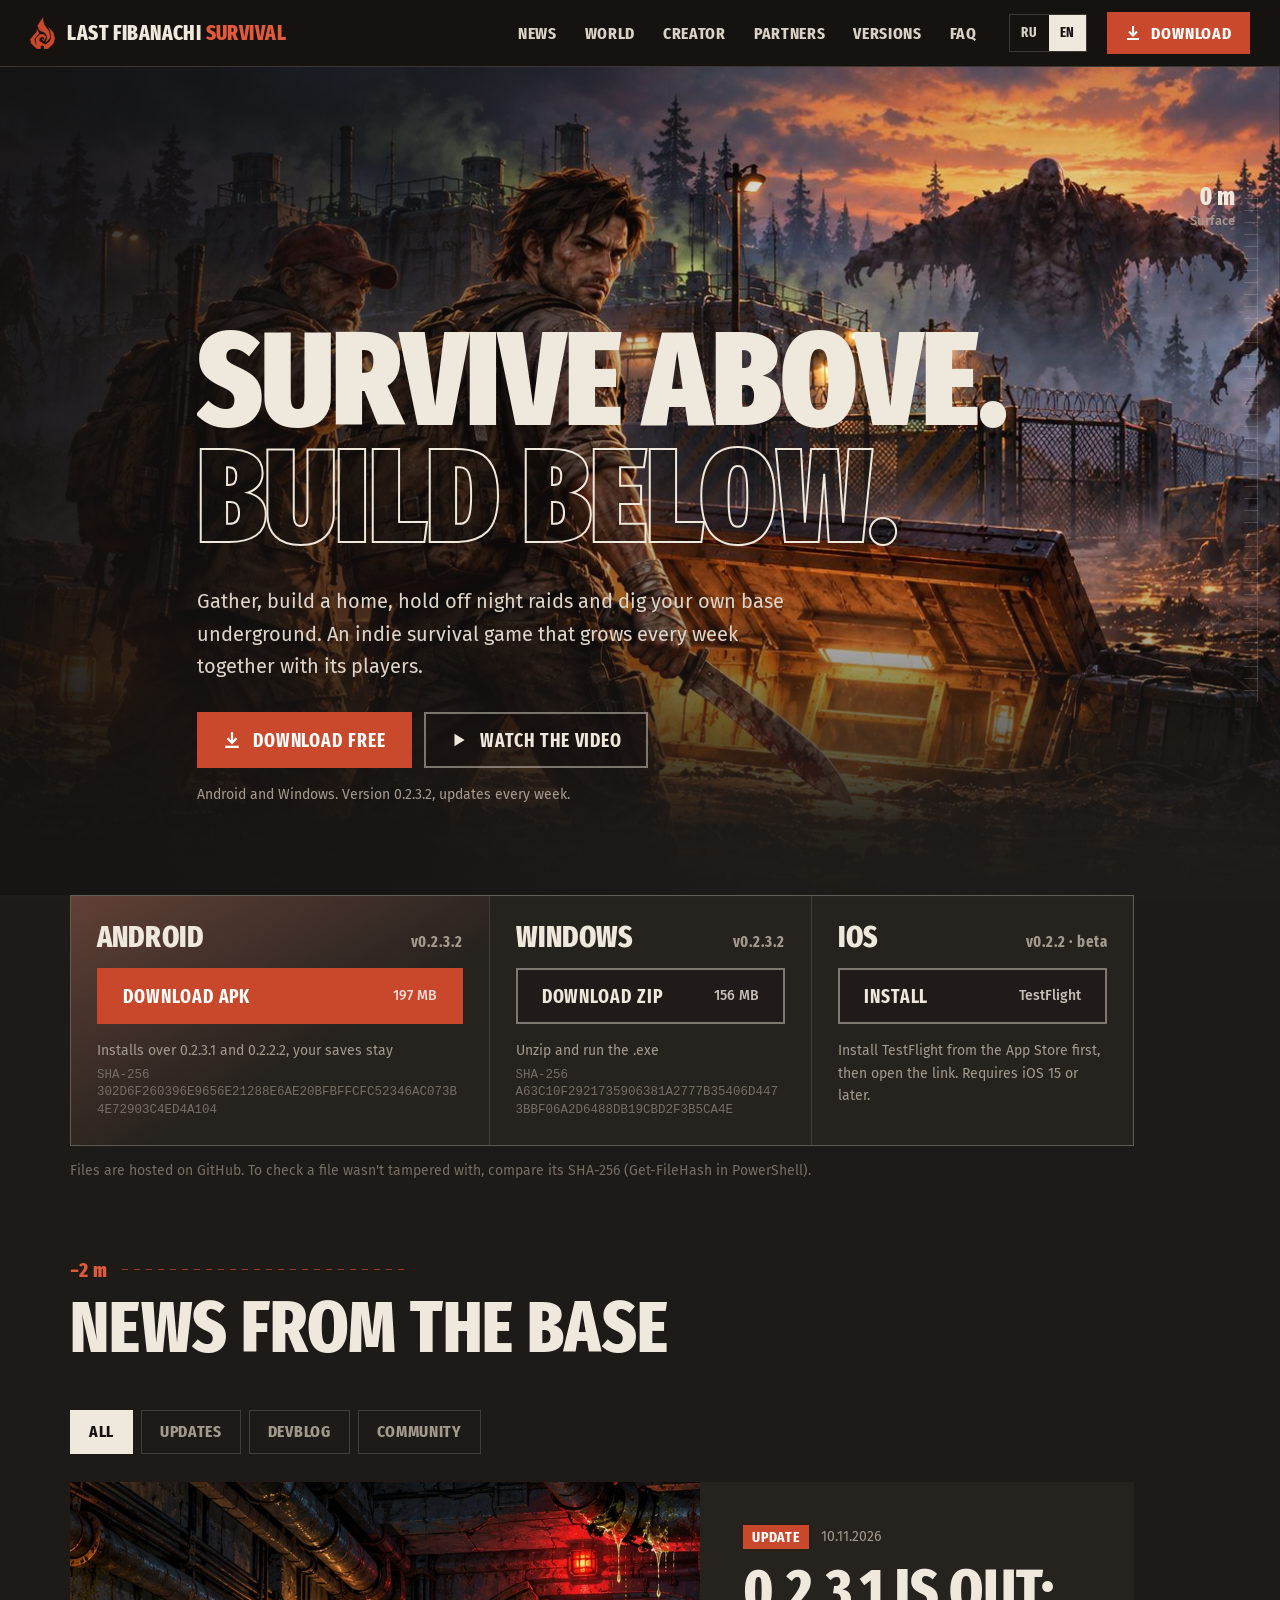
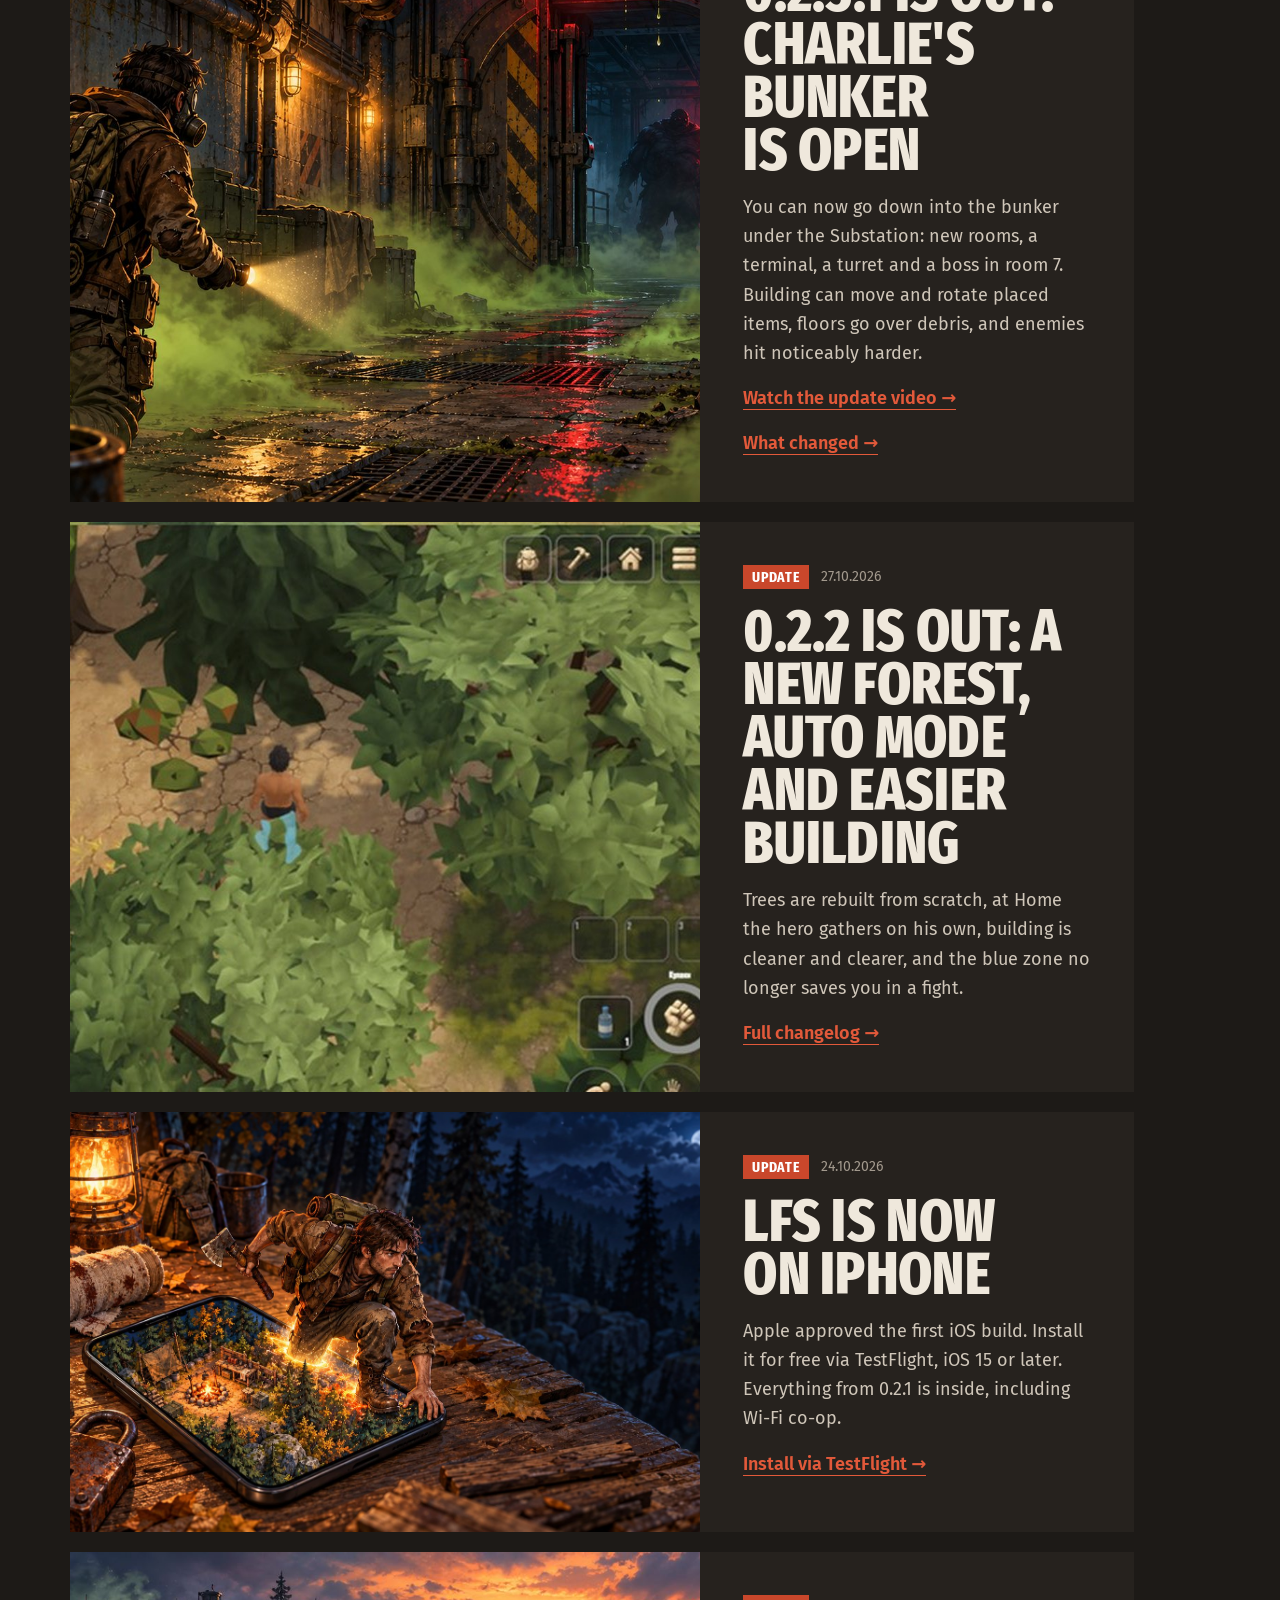
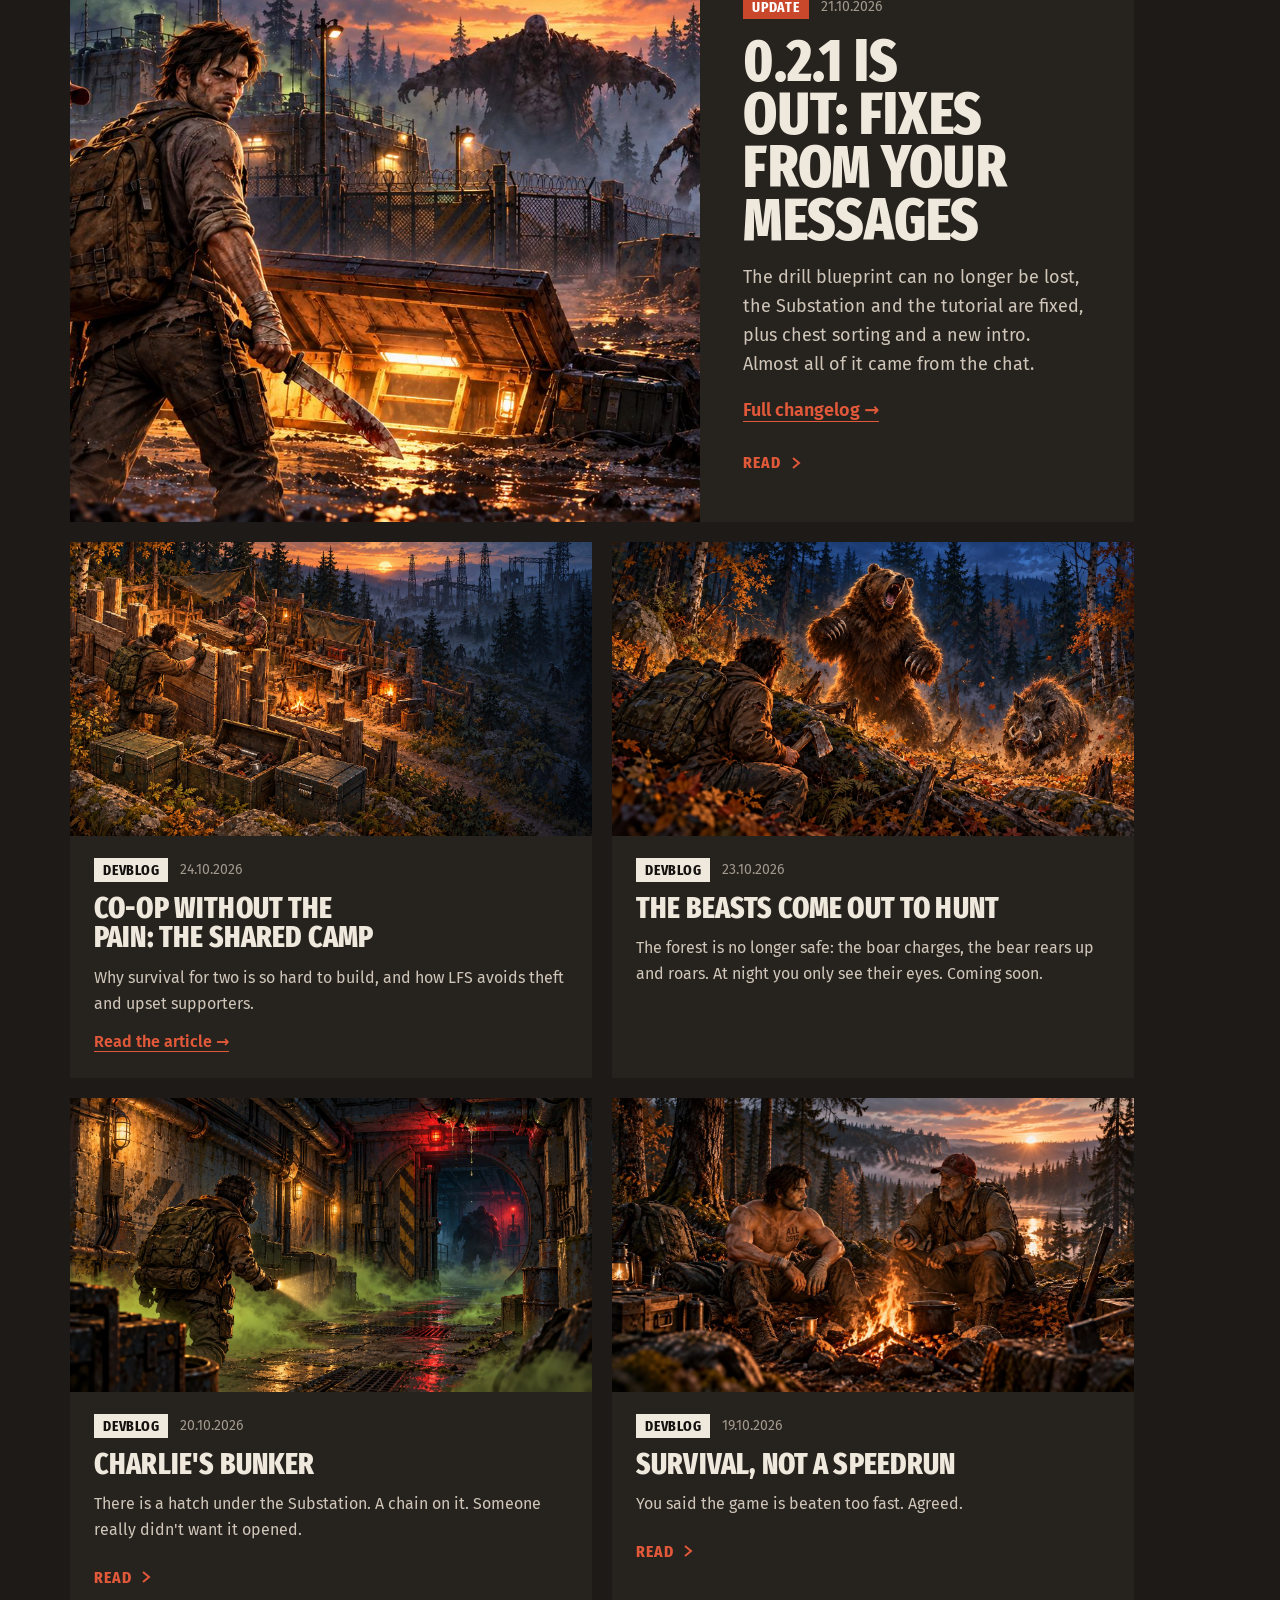
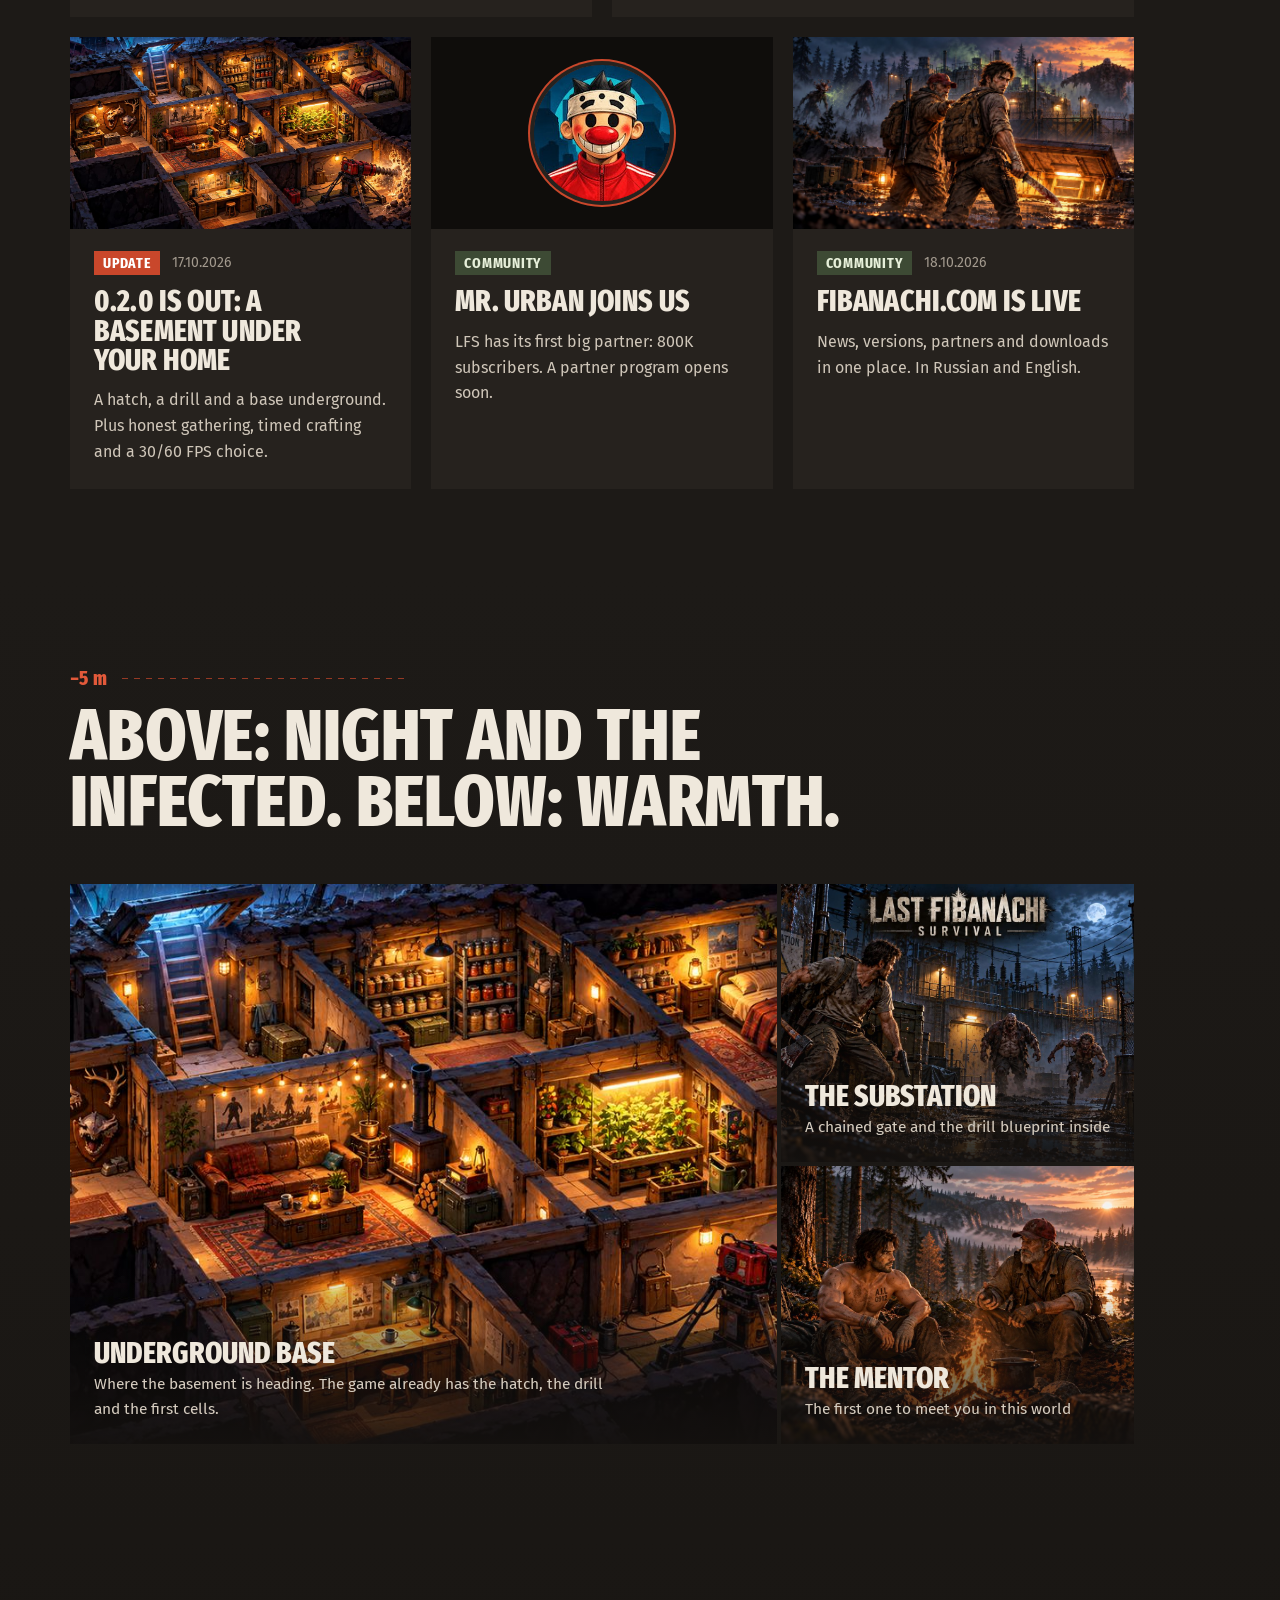
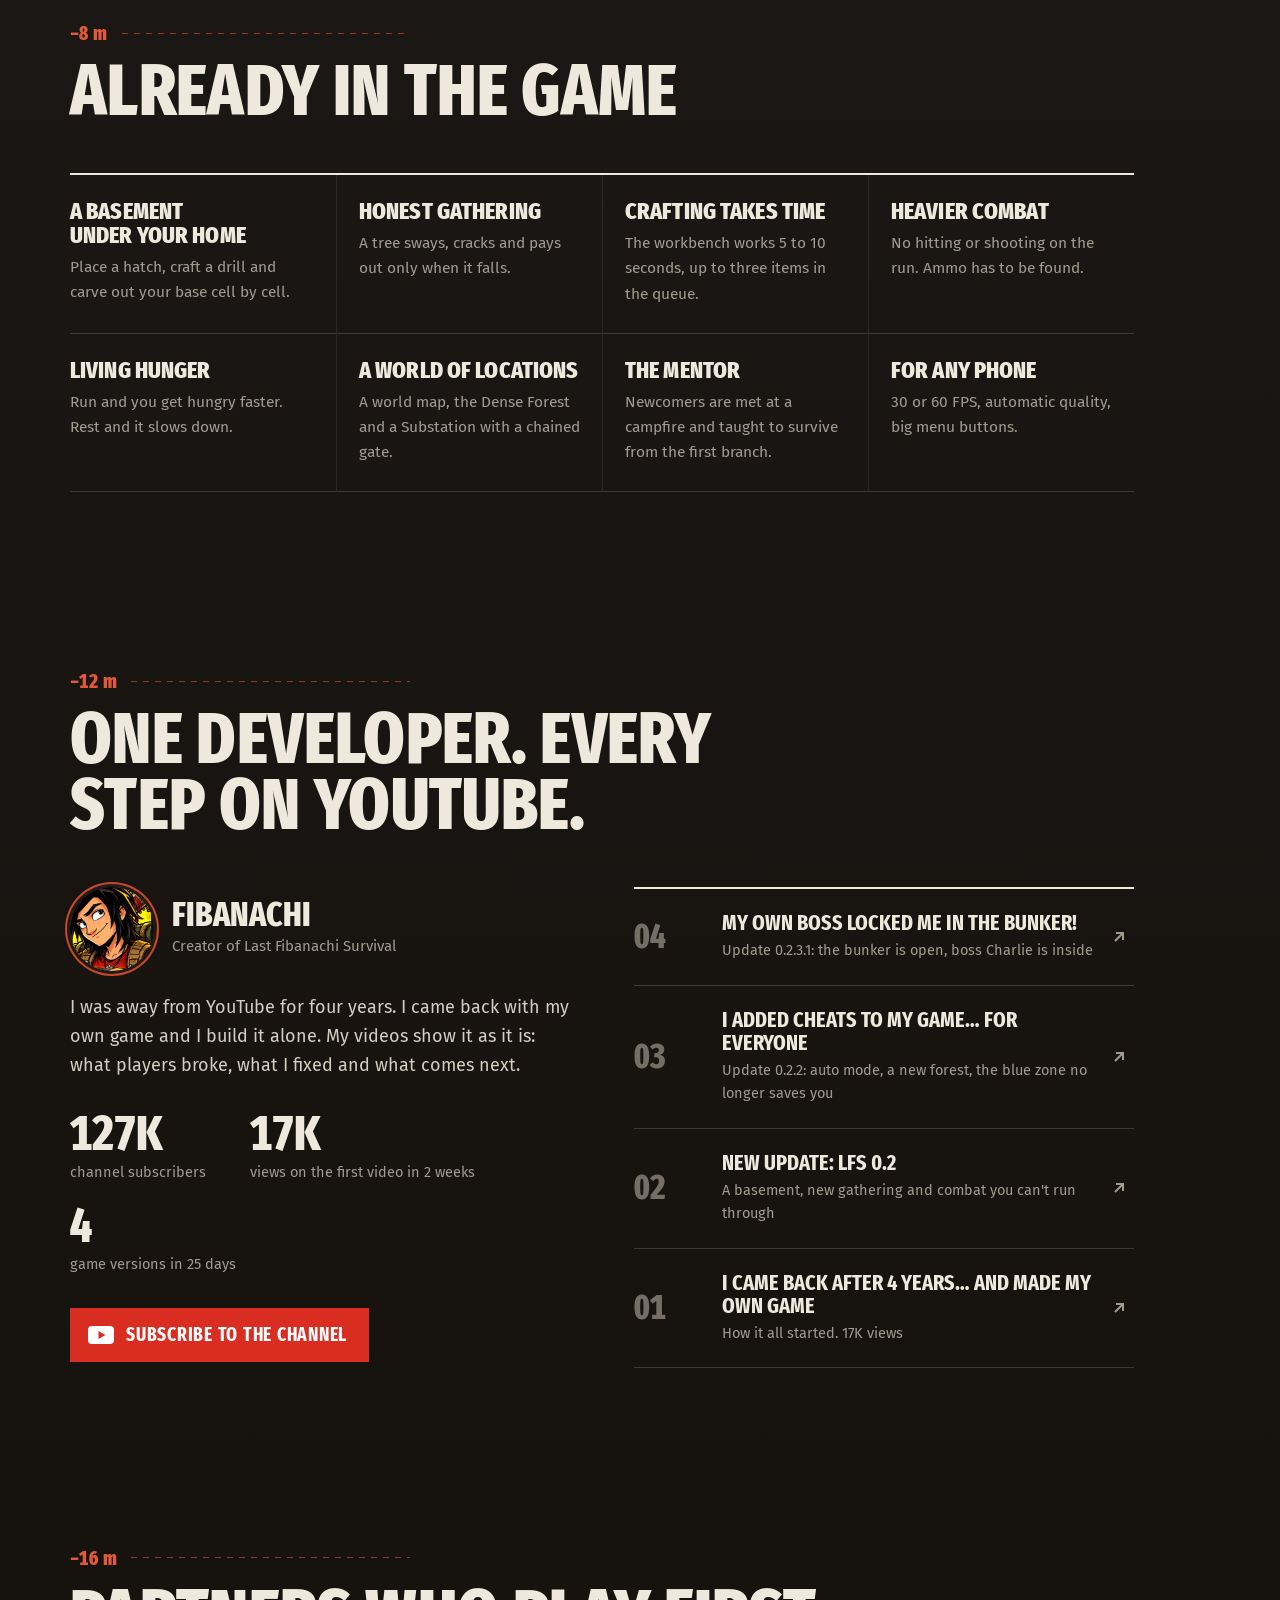
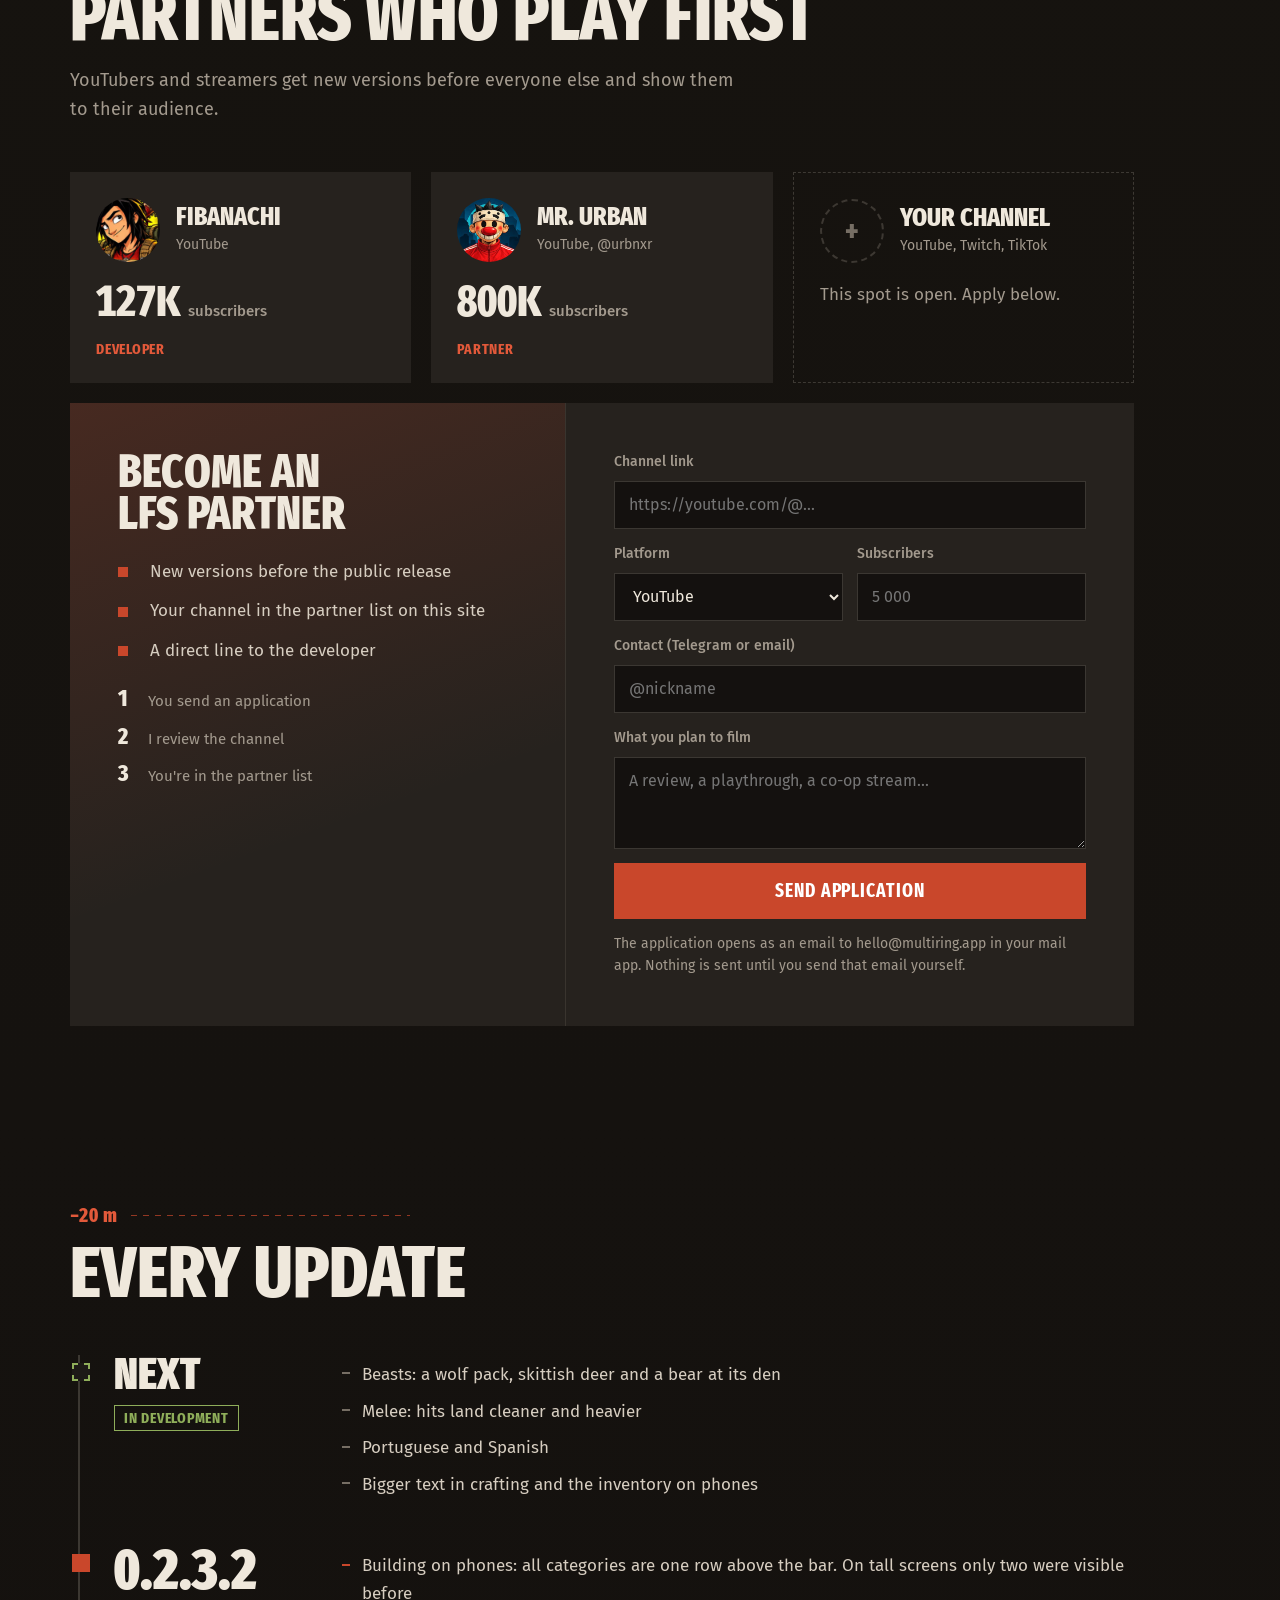
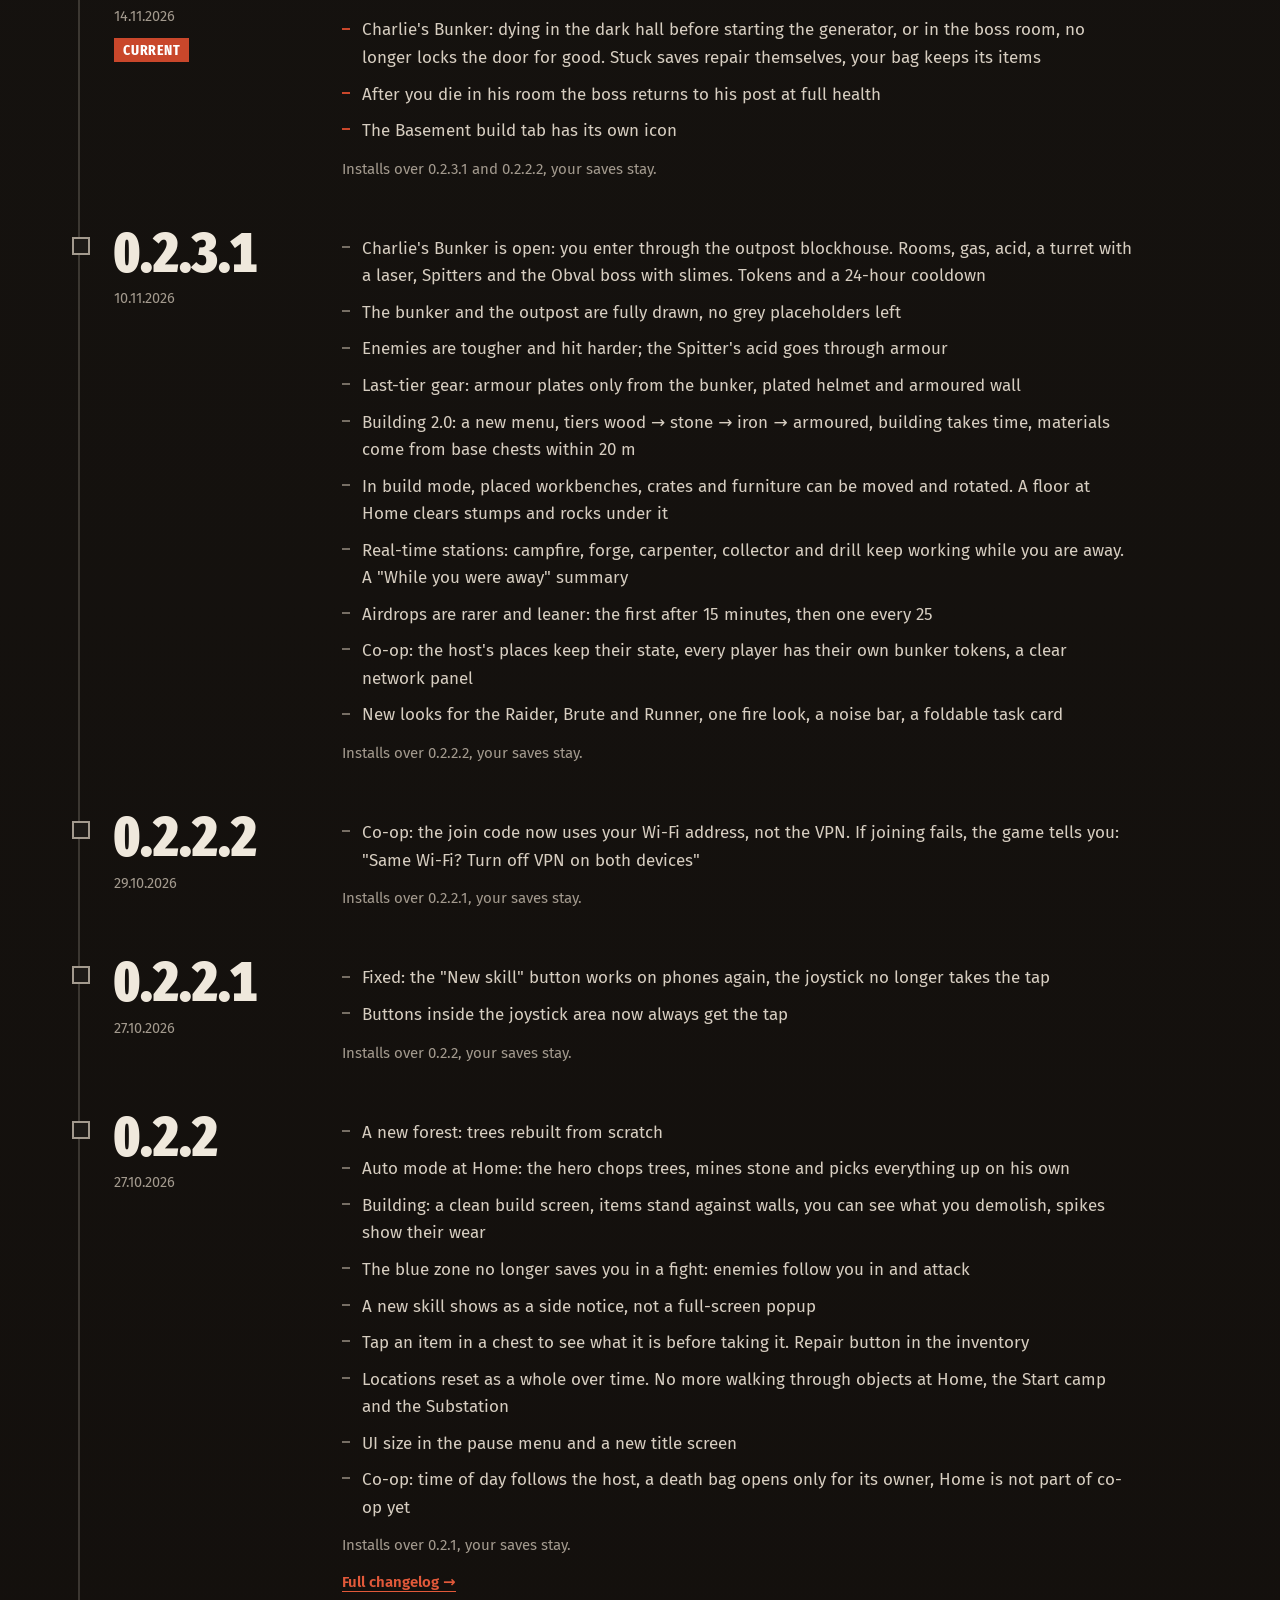
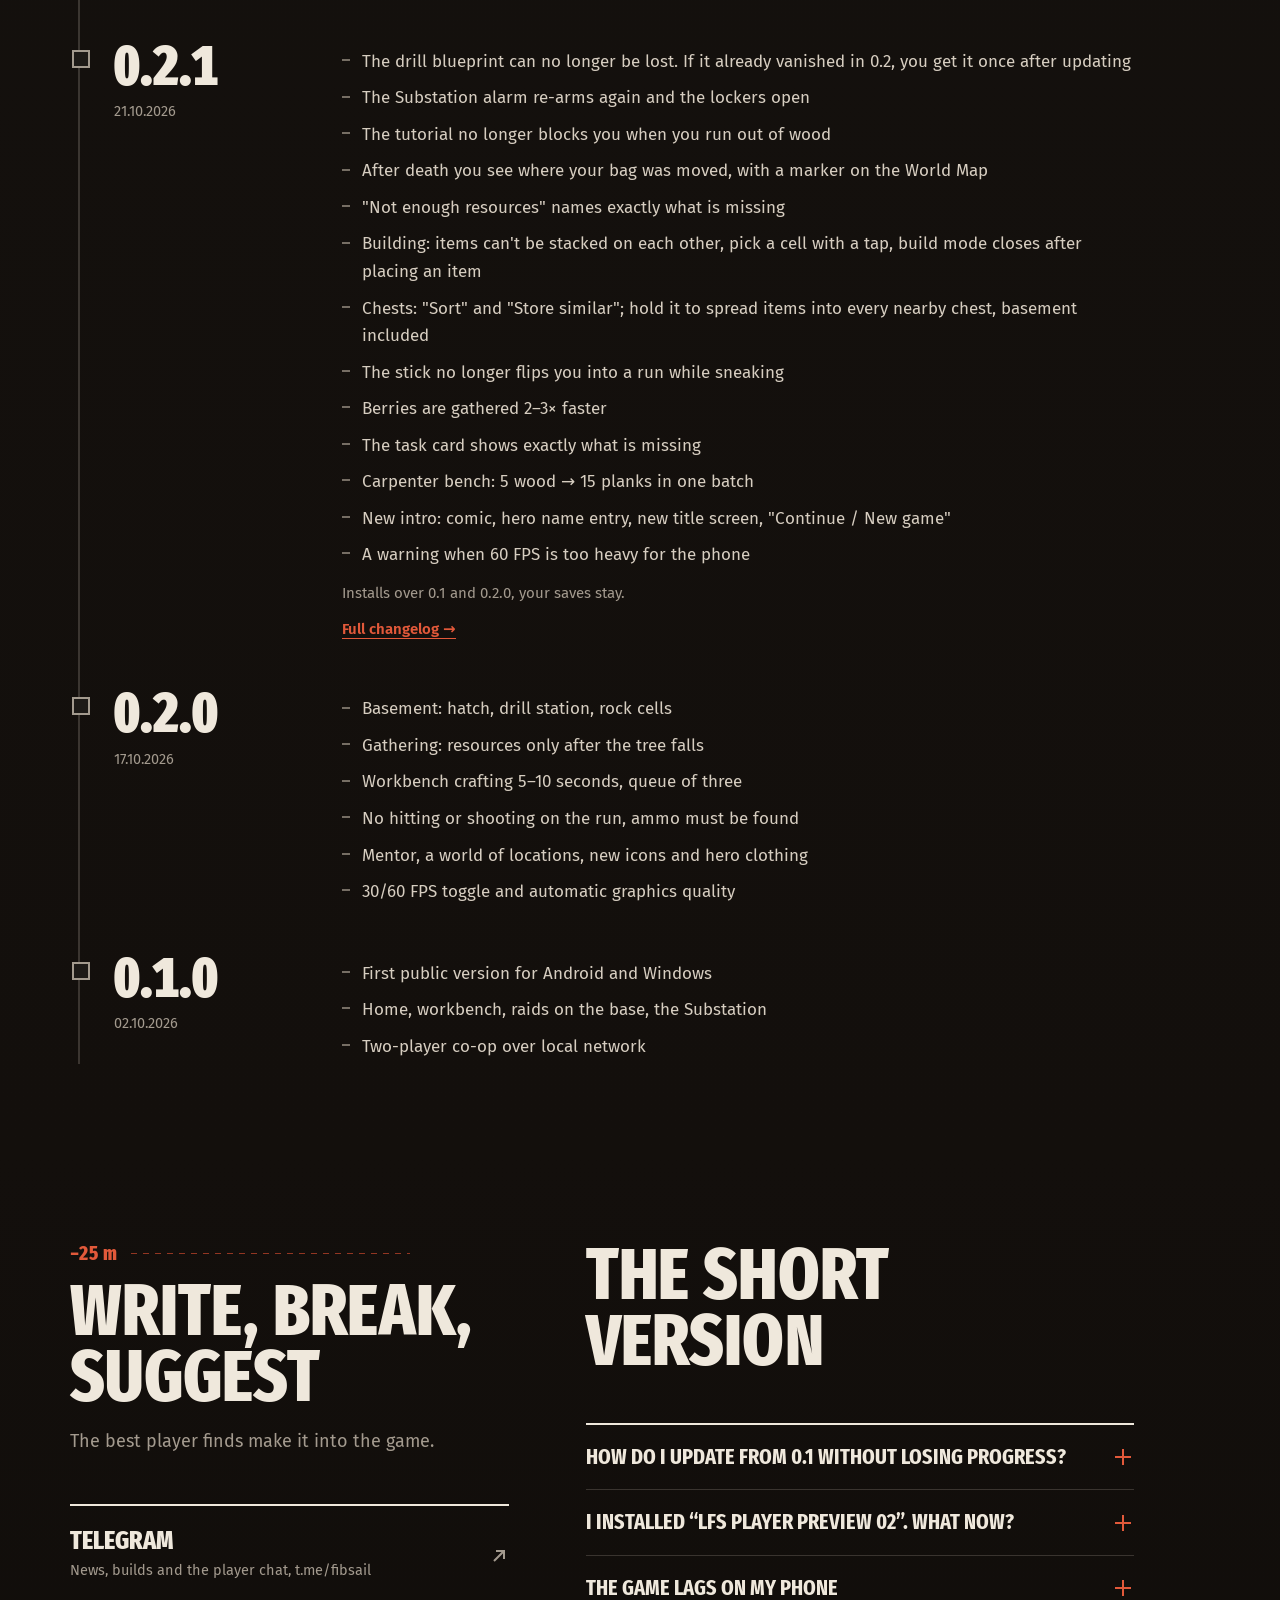
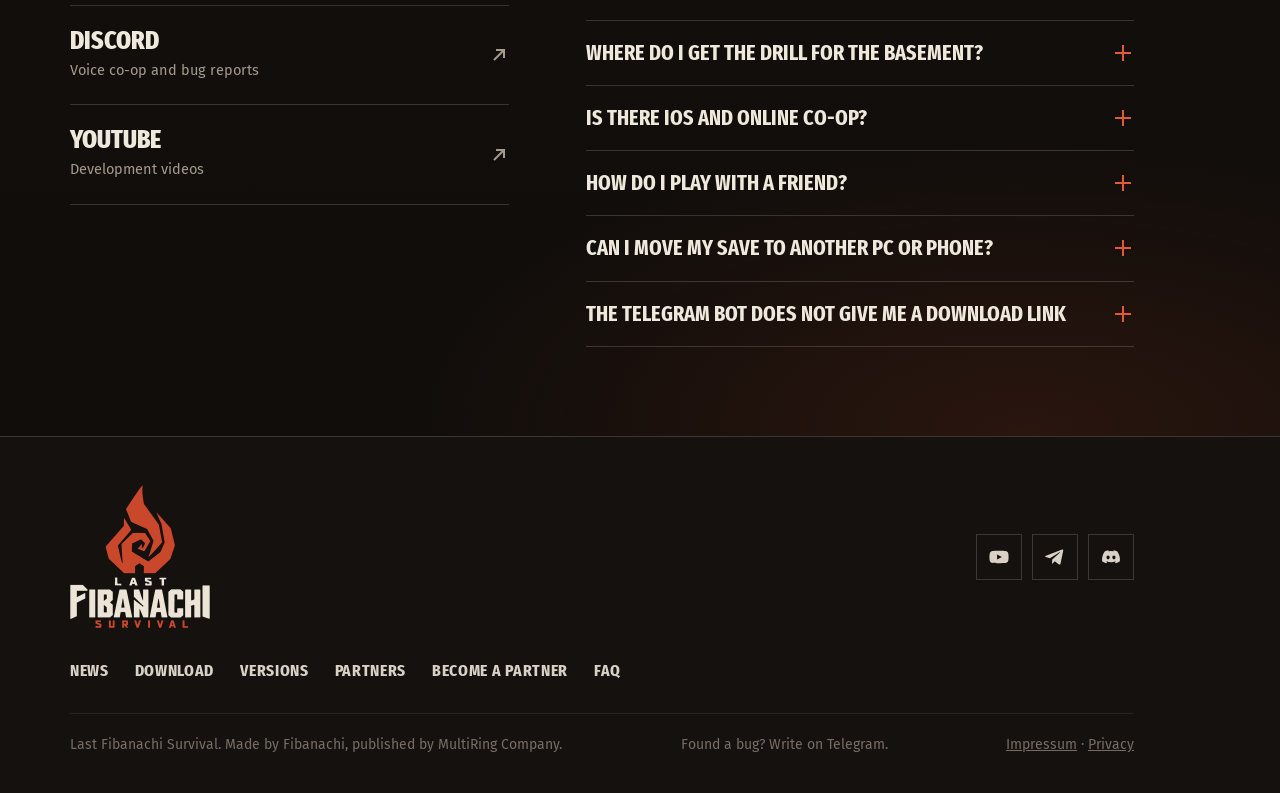
==== commit b2c05402: "Release 0.2.3.2: version, SHA, sizes, versions entry, bunker reset wording Co-Authored-By: Claude Fa" ====
--- a/index.html
+++ b/index.html
@@ -365,7 +365,7 @@
         <a class="btn btn-rust" href="#download"><svg viewBox="0 0 16 16" aria-hidden="true"><path d="M8 1v9M4 6.5 8 10.5l4-4M2 14h12" fill="none" stroke="currentColor" stroke-width="2"/></svg><span data-i18n="hero_dl">Скачать бесплатно</span></a>
         <a class="btn btn-ghost" href="https://www.youtube.com/watch?v=U5i69R2YIqs" target="_blank" rel="noopener"><svg viewBox="0 0 16 16" aria-hidden="true"><path d="M4 2.5v11l9-5.5z" fill="currentColor"/></svg><span data-i18n="watch">Смотреть ролик</span></a>
       </div>
-      <p class="hero-note" data-i18n="hero_note">Android и Windows. Версия 0.2.3.1, обновления каждую неделю.</p>
+      <p class="hero-note" data-i18n="hero_note">Android и Windows. Версия 0.2.3.2, обновления каждую неделю.</p>
     </div>
   </section>
 
@@ -373,14 +373,14 @@
     <div class="wrap">
       <div class="plats">
         <div class="plat main">
-          <div class="plat-h"><h3>Android</h3><span>v0.2.3.1</span></div>
-          <a class="btn btn-rust" href="https://github.com/multiringcompany-sketch/fibanachi-site/releases/latest/download/LastFibanachiSurvival_Android.apk" download><span data-i18n="dl_apk">Скачать APK</span><small>169 MB</small></a>
-          <div class="facts"><span data-i18n="apk_note">Ставится поверх 0.2.2.2, сохранения остаются</span><code>SHA-256 AE02002FA7123D87161D215504309A33F34C00CA9B85ABB6FAAEABE54F908C5C</code></div>
+          <div class="plat-h"><h3>Android</h3><span>v0.2.3.2</span></div>
+          <a class="btn btn-rust" href="https://github.com/multiringcompany-sketch/fibanachi-site/releases/latest/download/LastFibanachiSurvival_Android.apk" download><span data-i18n="dl_apk">Скачать APK</span><small>197 MB</small></a>
+          <div class="facts"><span data-i18n="apk_note">Ставится поверх 0.2.3.1 и 0.2.2.2, сохранения остаются</span><code>SHA-256 302D6F260396E9656E21288E6AE20BFBFFCFC52346AC073B4E72903C4ED4A104</code></div>
         </div>
         <div class="plat">
-          <div class="plat-h"><h3>Windows</h3><span>v0.2.3.1</span></div>
-          <a class="btn btn-ghost" href="https://github.com/multiringcompany-sketch/fibanachi-site/releases/latest/download/LastFibanachiSurvival_Windows.zip" download><span data-i18n="dl_zip">Скачать ZIP</span><small>135 MB</small></a>
-          <div class="facts"><span data-i18n="zip_note">Распакуй и запусти .exe</span><code>SHA-256 A218DC2A4A2718B963D54CC13C0DF44A99E775E4B3DAFA343E3E8CB0FDDD6094</code></div>
+          <div class="plat-h"><h3>Windows</h3><span>v0.2.3.2</span></div>
+          <a class="btn btn-ghost" href="https://github.com/multiringcompany-sketch/fibanachi-site/releases/latest/download/LastFibanachiSurvival_Windows.zip" download><span data-i18n="dl_zip">Скачать ZIP</span><small>156 MB</small></a>
+          <div class="facts"><span data-i18n="zip_note">Распакуй и запусти .exe</span><code>SHA-256 A63C10F2921735906381A2777B35406D4473BBF06A2D6488DB19CBD2F3B5CA4E</code></div>
         </div>
         <div class="plat">
           <div class="plat-h"><h3>iOS</h3><span>v0.2.2 · beta</span></div>
@@ -483,7 +483,7 @@
             <details><summary><span class="open-t" data-i18n="more">Читать</span><span class="close-t" data-i18n="less">Свернуть</span><svg viewBox="0 0 14 14" aria-hidden="true"><path d="M4 2l6 5-6 5" fill="none" stroke="currentColor" stroke-width="2"/></svg></summary>
               <div class="more">
                 <p data-i18n="n1a">Этот кто-то Чарли. Он сам запечатал бункер вместе со всеми, кто был внутри. А потом пошёл газ. Внутри коридор, где с потолка капает кислота, зелёный туман, где без противогаза не выжить, тёмный зал, где гаснет свет, Плеваки и в самом конце Обвал у рубильника. Дёрнул рубильник, и у тебя 40 секунд на побег.</p>
-                <p data-i18n="n1b">Зачем туда лезть? За жетонами. За них терминал наверху выдаёт ящик с зарядами для бура, то есть новые клетки подвала. Бункер открывается раз в сутки. С версии 0.2.3.1 бункер открыт.</p>
+                <p data-i18n="n1b">Зачем туда лезть? За жетонами. За них терминал наверху выдаёт ящик с зарядами для бура, то есть новые клетки подвала. После зачистки бункер открывается снова через сутки. С версии 0.2.3.1 бункер открыт.</p>
               </div>
             </details>
           </div>
@@ -657,7 +657,19 @@
           </ul>
         </article>
         <article class="v now">
-          <div><div class="v-num">0.2.3.1</div><div class="v-date">10.11.2026</div><span class="v-tag" data-i18n="current">Текущая</span></div>
+          <div><div class="v-num">0.2.3.2</div><div class="v-date">14.11.2026</div><span class="v-tag" data-i18n="current">Текущая</span></div>
+          <div>
+            <ul>
+              <li data-i18n="v8a">Стройка на телефонах: все категории стоят одним рядом над панелью. Раньше на вытянутых экранах были видны только две</li>
+              <li data-i18n="v8b">Бункер Чарлика: смерть в тёмном зале до запуска генератора или в комнате босса больше не запирает дверь навсегда. Застрявшие сохранения чинятся сами, рюкзак с вещами остаётся на месте</li>
+              <li data-i18n="v8c">После вашей смерти в его комнате босс возвращается на пост с полным здоровьем</li>
+              <li data-i18n="v8d">У вкладки «Подвал» в стройке своя иконка</li>
+            </ul>
+            <p class="v-note" data-i18n="v8note">Ставится поверх 0.2.3.1 и 0.2.2.2, сохранения остаются.</p>
+          </div>
+        </article>
+        <article class="v">
+          <div><div class="v-num">0.2.3.1</div><div class="v-date">10.11.2026</div></div>
           <div>
             <ul>
               <li data-i18n="v7a">Бункер Чарлика открыт: вход через блокхаус аванпоста. Комнаты, газ, кислота, турель с лазером, Плевуны и босс Обвал со слизнями. Жетоны и откат 24 часа</li>
@@ -814,8 +826,8 @@
     alt_hero:"A survivor opens a glowing hatch, the mentor beside him, the Substation and the infected behind",
     h1_a:"Survive above.",h1_b:"Build below.",
     lede:"Gather, build a home, hold off night raids and dig your own base underground. An indie survival game that grows every week together with its players.",
-    hero_dl:"Download free",watch:"Watch the video",hero_note:"Android and Windows. Version 0.2.3.1, updates every week.",
-    dl_apk:"Download APK",apk_note:"Installs over 0.2.2.2, your saves stay",dl_zip:"Download ZIP",zip_note:"Unzip and run the .exe",
+    hero_dl:"Download free",watch:"Watch the video",hero_note:"Android and Windows. Version 0.2.3.2, updates every week.",
+    dl_apk:"Download APK",apk_note:"Installs over 0.2.3.1 and 0.2.2.2, your saves stay",dl_zip:"Download ZIP",zip_note:"Unzip and run the .exe",
     soon:"soon",in_dev:"In development",ios_note:"We'll announce the test on Telegram",ios_tf:"Install",ios_note2:"Install TestFlight from the App Store first, then open the link. Requires iOS 15 or later.",
     proto_dl:"Files are hosted on GitHub. To check a file wasn't tampered with, compare its SHA-256 (Get-FileHash in PowerShell).",
     news_h:"News from the base",f_all:"All",f_upd:"Updates",f_dev:"Devblog",f_com:"Community",k_dev:"Devblog",k_upd:"Update",k_com:"Community",more:"Read",less:"Collapse",
@@ -824,7 +836,7 @@
     n8h:"Co-op without the pain: the Shared Camp",n8p:"Why survival for two is so hard to build, and how LFS avoids theft and upset supporters.",n8a:"Read the article →",
     n1h:"Charlie's Bunker",n1p:"There is a hatch under the Substation. A chain on it. Someone really didn't want it opened.",
     n1a:"That someone is Charlie. He sealed the bunker with everyone inside. Then the gas came. Inside: a corridor dripping acid, green fog you won't survive without a gas mask, a dark hall where the lights die, Spitters, and at the very end Obval guarding the switch. Pull it and you have 40 seconds to escape.",
-    n1b:"Why go down there? Tokens. The terminal above trades them for a crate of drill charges, which means new basement cells. The bunker opens once per day. The bunker is open since version 0.2.3.1.",
+    n1b:"Why go down there? Tokens. The terminal above trades them for a crate of drill charges, which means new basement cells. After a clear the bunker opens again a day later. The bunker is open since version 0.2.3.1.",
     n2h:"0.2.1 is out: fixes from your messages",n2p:"The drill blueprint can no longer be lost, the Substation and the tutorial are fixed, plus chest sorting and a new intro. Almost all of it came from the chat.",
     n3h:"Survival, not a speedrun",n3p:"You said the game is beaten too fast. Agreed.",
     n3a:"We're making stations that run in real time, even when the game is closed: cooking, smelting, drilling. Start a smelt, go on a run, come back. The numbers are still being tuned; we'll share them when they're ready.",
@@ -859,7 +871,7 @@
     pf_contact:"Contact (Telegram or email)",pf_about:"What you plan to film",pf_about_ph:"A review, a playthrough, a co-op stream...",
     pf_send:"Send application",pf_hint:"The application opens as an email to hello@multiring.app in your mail app. Nothing is sent until you send that email yourself.",
     pf_need:"Add your channel link and a contact.",pf_ok:"Your mail app should open now with the application. Send it to finish. Nothing opened? Write to hello@multiring.app.",
-    ver_h:"Every update",current:"Current",v7a:"Charlie's Bunker is open: you enter through the outpost blockhouse. Rooms, gas, acid, a turret with a laser, Spitters and the Obval boss with slimes. Tokens and a 24-hour cooldown",v7b:"The bunker and the outpost are fully drawn, no grey placeholders left",v7i:"Enemies are tougher and hit harder; the Spitter's acid goes through armour",v7c:"Last-tier gear: armour plates only from the bunker, plated helmet and armoured wall",v7d:"Building 2.0: a new menu, tiers wood → stone → iron → armoured, building takes time, materials come from base chests within 20 m",v7j:"In build mode, placed workbenches, crates and furniture can be moved and rotated. A floor at Home clears stumps and rocks under it",v7e:"Real-time stations: campfire, forge, carpenter, collector and drill keep working while you are away. A \"While you were away\" summary",v7f:"Airdrops are rarer and leaner: the first after 15 minutes, then one every 25",v7g:"Co-op: the host's places keep their state, every player has their own bunker tokens, a clear network panel",v7h:"New looks for the Raider, Brute and Runner, one fire look, a noise bar, a foldable task card",v7note:"Installs over 0.2.2.2, your saves stay.",v6a:"Co-op: the join code now uses your Wi-Fi address, not the VPN. If joining fails, the game tells you: \"Same Wi-Fi? Turn off VPN on both devices\"",v6note:"Installs over 0.2.2.1, your saves stay.",v5a:"Fixed: the \"New skill\" button works on phones again, the joystick no longer takes the tap",v5b:"Buttons inside the joystick area now always get the tap",v5note:"Installs over 0.2.2, your saves stay.",v4a:"A new forest: trees rebuilt from scratch",v4b:"Auto mode at Home: the hero chops trees, mines stone and picks everything up on his own",v4c:"Building: a clean build screen, items stand against walls, you can see what you demolish, spikes show their wear",v4d:"The blue zone no longer saves you in a fight: enemies follow you in and attack",v4e:"A new skill shows as a side notice, not a full-screen popup",v4f:"Tap an item in a chest to see what it is before taking it. Repair button in the inventory",v4g:"Locations reset as a whole over time. No more walking through objects at Home, the Start camp and the Substation",v4h:"UI size in the pause menu and a new title screen",v4i:"Co-op: time of day follows the host, a death bag opens only for its owner, Home is not part of co-op yet",v4note:"Installs over 0.2.1, your saves stay.",v3date:"soon",testing:"In testing",wipnum:"Next",wip:"In development",
+    ver_h:"Every update",current:"Current",v8a:"Building on phones: all categories are one row above the bar. On tall screens only two were visible before",v8b:"Charlie's Bunker: dying in the dark hall before starting the generator, or in the boss room, no longer locks the door for good. Stuck saves repair themselves, your bag keeps its items",v8c:"After you die in his room the boss returns to his post at full health",v8d:"The Basement build tab has its own icon",v8note:"Installs over 0.2.3.1 and 0.2.2.2, your saves stay.",v7a:"Charlie's Bunker is open: you enter through the outpost blockhouse. Rooms, gas, acid, a turret with a laser, Spitters and the Obval boss with slimes. Tokens and a 24-hour cooldown",v7b:"The bunker and the outpost are fully drawn, no grey placeholders left",v7i:"Enemies are tougher and hit harder; the Spitter's acid goes through armour",v7c:"Last-tier gear: armour plates only from the bunker, plated helmet and armoured wall",v7d:"Building 2.0: a new menu, tiers wood → stone → iron → armoured, building takes time, materials come from base chests within 20 m",v7j:"In build mode, placed workbenches, crates and furniture can be moved and rotated. A floor at Home clears stumps and rocks under it",v7e:"Real-time stations: campfire, forge, carpenter, collector and drill keep working while you are away. A \"While you were away\" summary",v7f:"Airdrops are rarer and leaner: the first after 15 minutes, then one every 25",v7g:"Co-op: the host's places keep their state, every player has their own bunker tokens, a clear network panel",v7h:"New looks for the Raider, Brute and Runner, one fire look, a noise bar, a foldable task card",v7note:"Installs over 0.2.2.2, your saves stay.",v6a:"Co-op: the join code now uses your Wi-Fi address, not the VPN. If joining fails, the game tells you: \"Same Wi-Fi? Turn off VPN on both devices\"",v6note:"Installs over 0.2.2.1, your saves stay.",v5a:"Fixed: the \"New skill\" button works on phones again, the joystick no longer takes the tap",v5b:"Buttons inside the joystick area now always get the tap",v5note:"Installs over 0.2.2, your saves stay.",v4a:"A new forest: trees rebuilt from scratch",v4b:"Auto mode at Home: the hero chops trees, mines stone and picks everything up on his own",v4c:"Building: a clean build screen, items stand against walls, you can see what you demolish, spikes show their wear",v4d:"The blue zone no longer saves you in a fight: enemies follow you in and attack",v4e:"A new skill shows as a side notice, not a full-screen popup",v4f:"Tap an item in a chest to see what it is before taking it. Repair button in the inventory",v4g:"Locations reset as a whole over time. No more walking through objects at Home, the Start camp and the Substation",v4h:"UI size in the pause menu and a new title screen",v4i:"Co-op: time of day follows the host, a death bag opens only for its owner, Home is not part of co-op yet",v4note:"Installs over 0.2.1, your saves stay.",v3date:"soon",testing:"In testing",wipnum:"Next",wip:"In development",
     w4:"Beasts: a wolf pack, skittish deer and a bear at its den",
     w5:"Melee: hits land cleaner and heavier",
     w6:"Portuguese and Spanish",
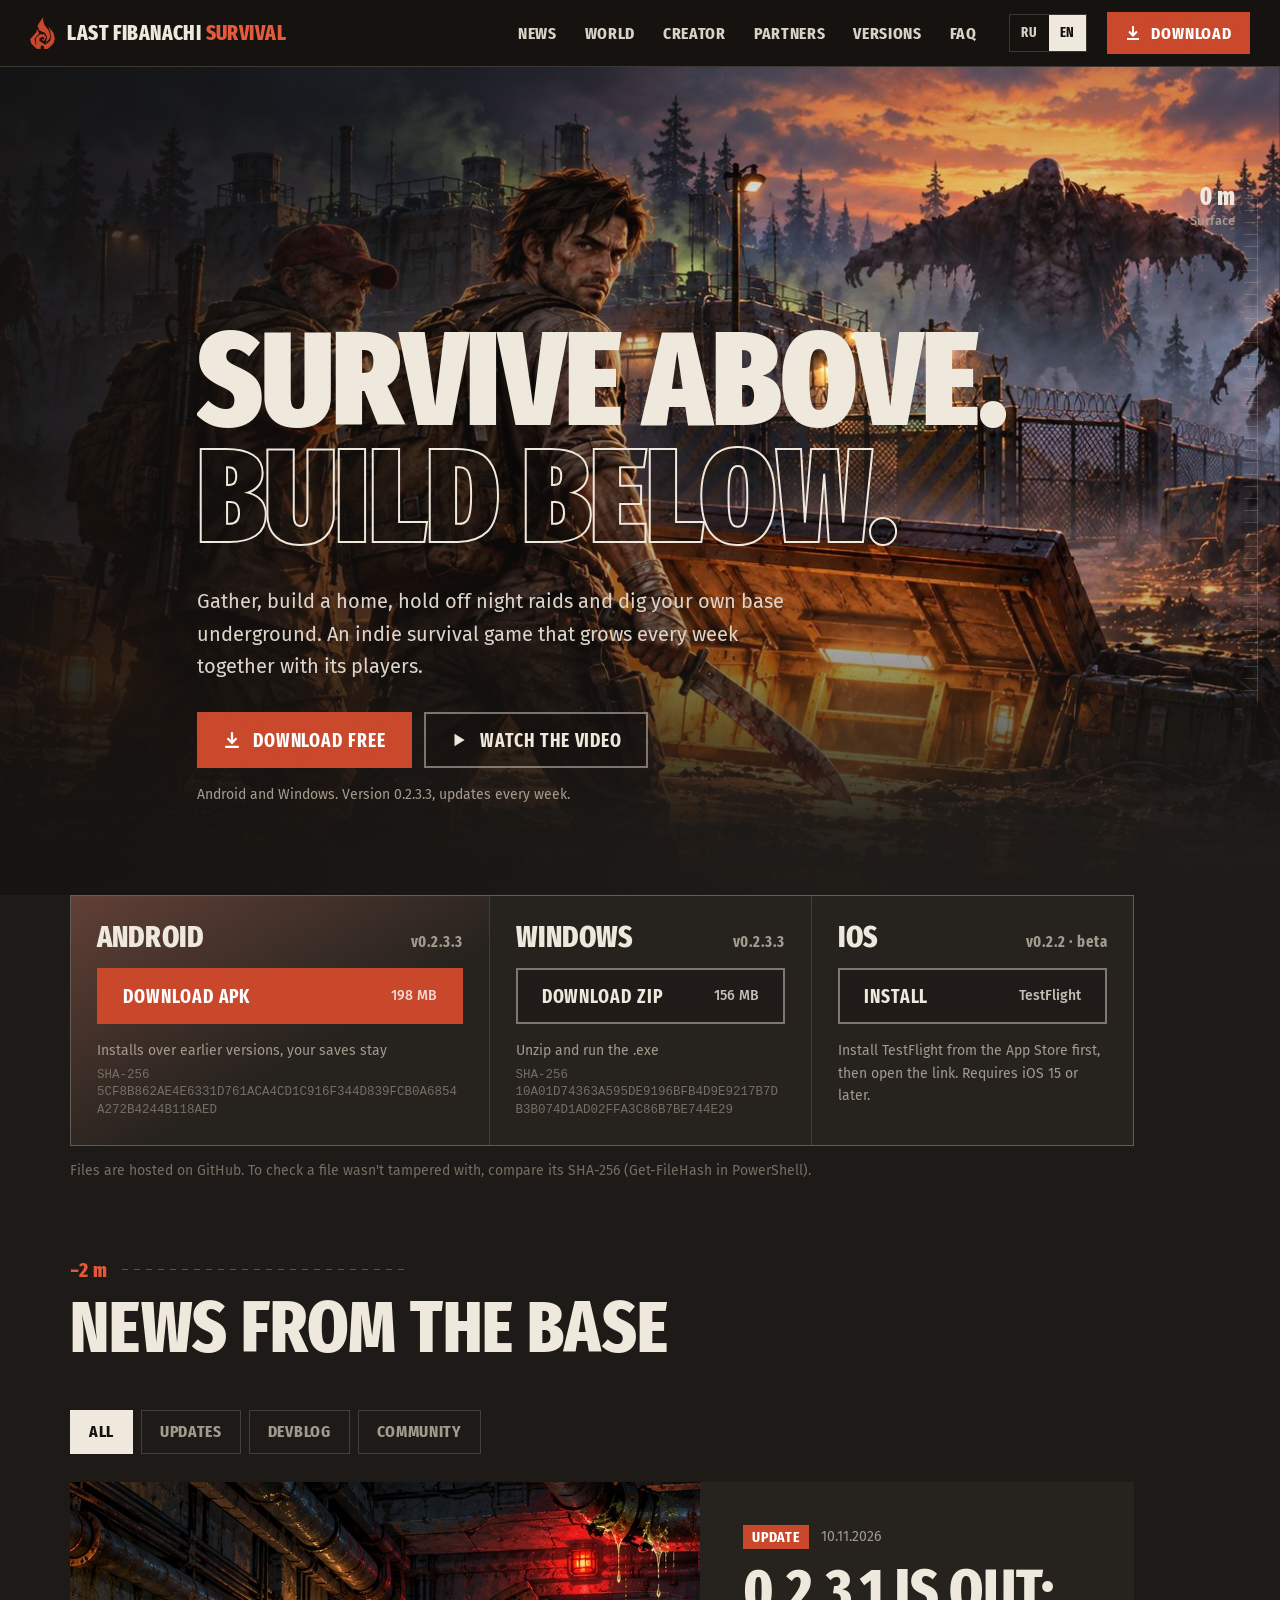
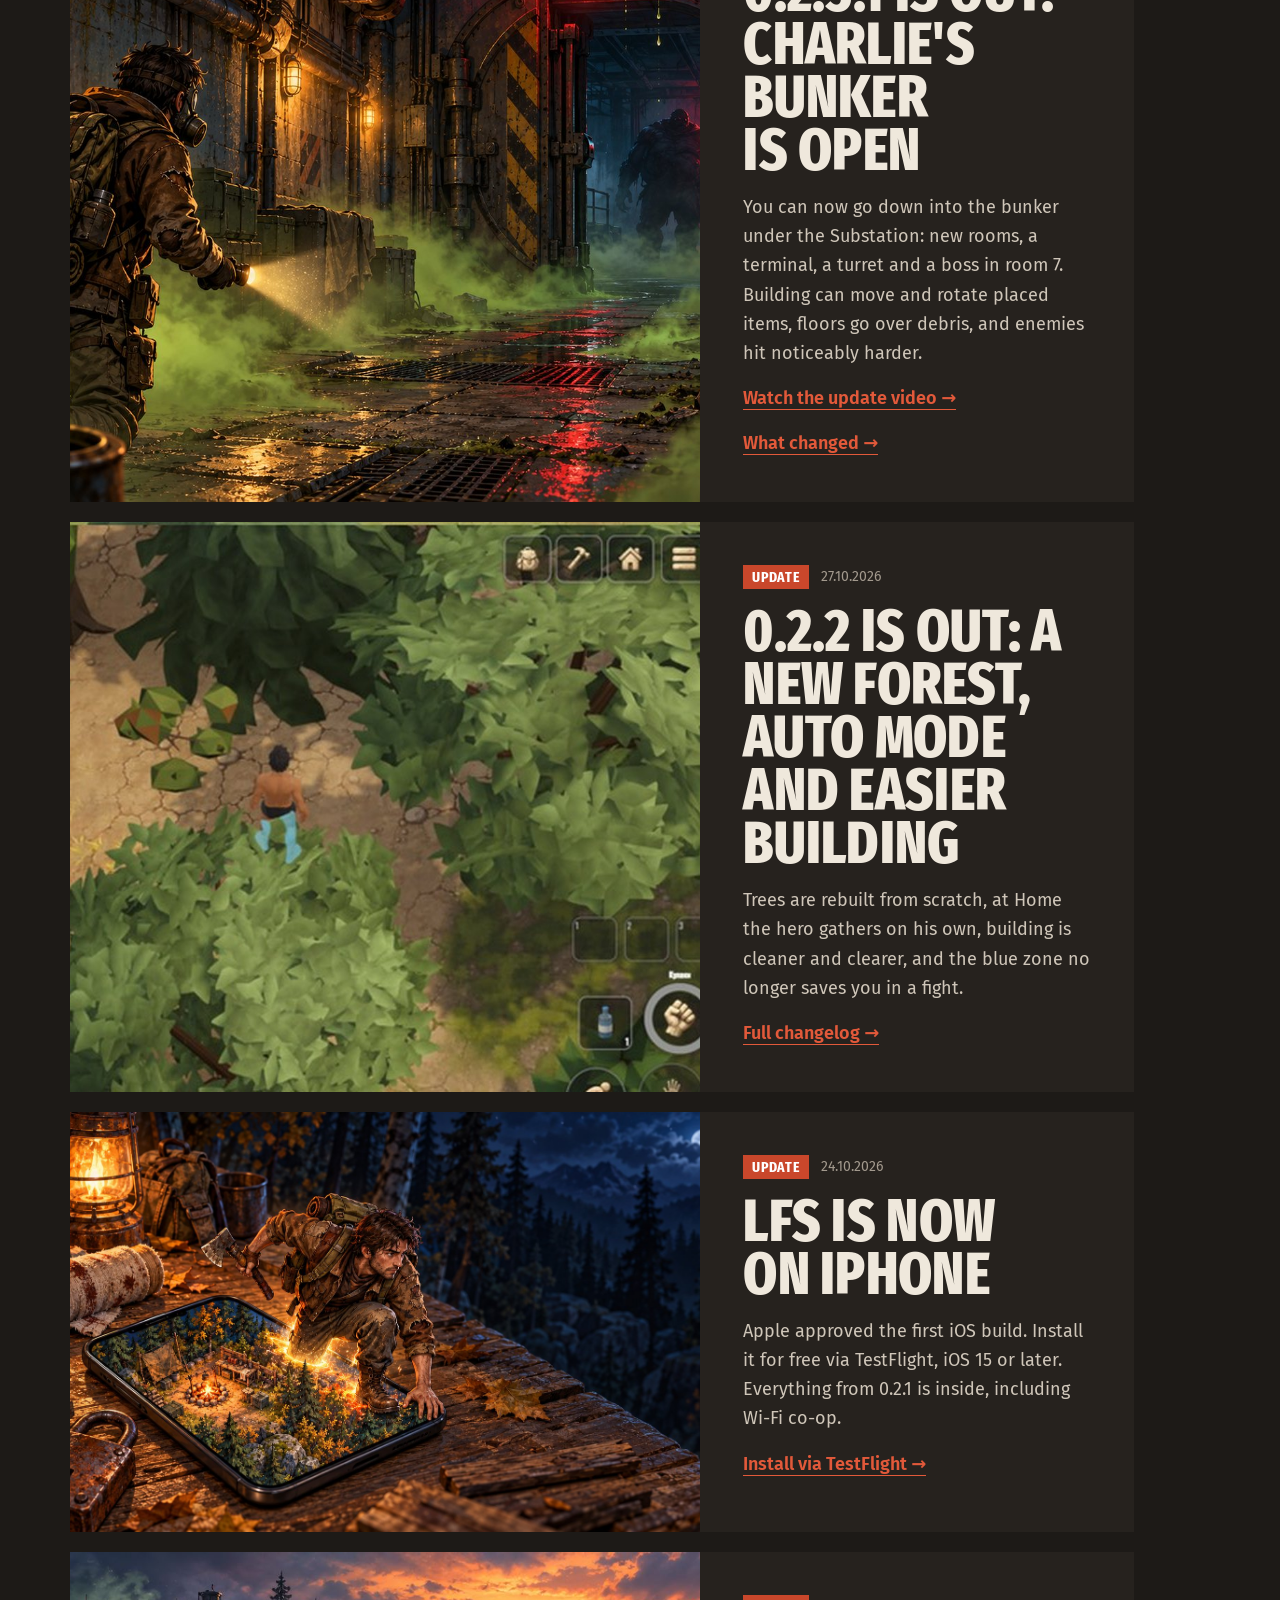
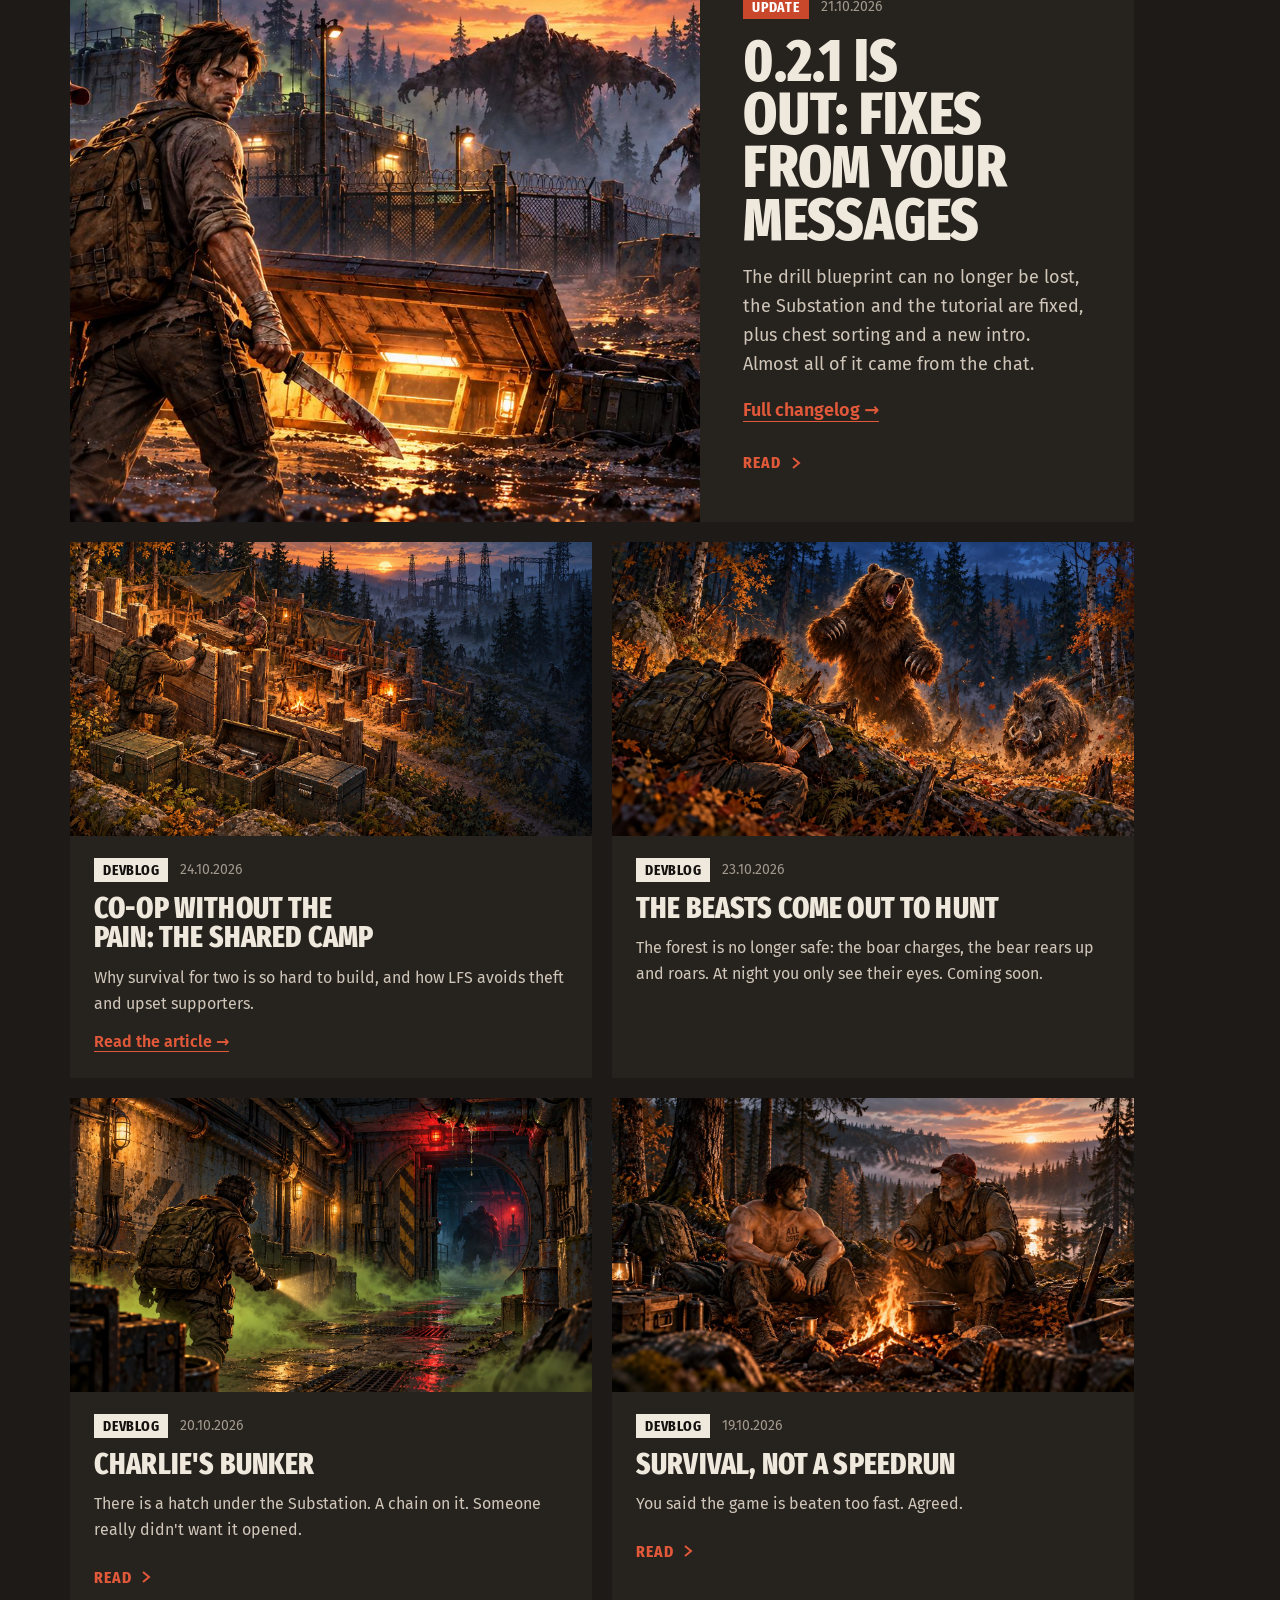
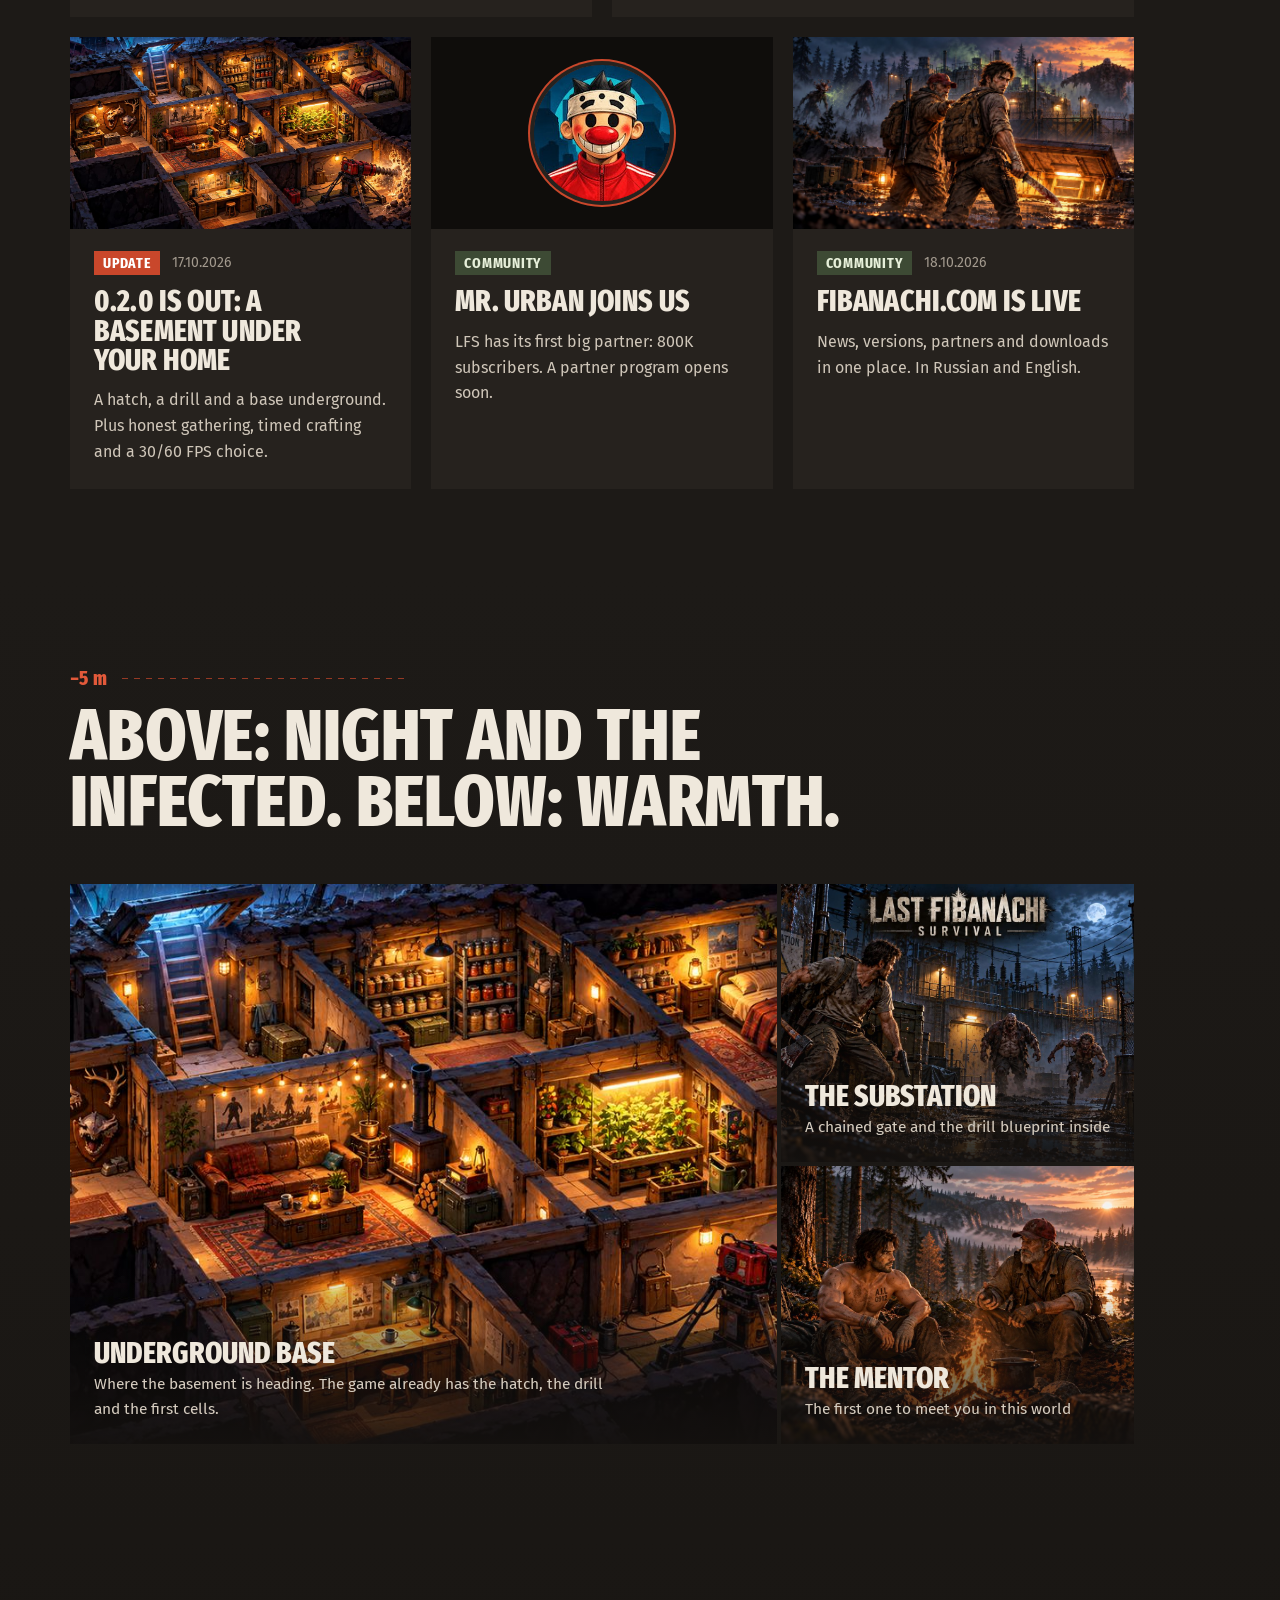
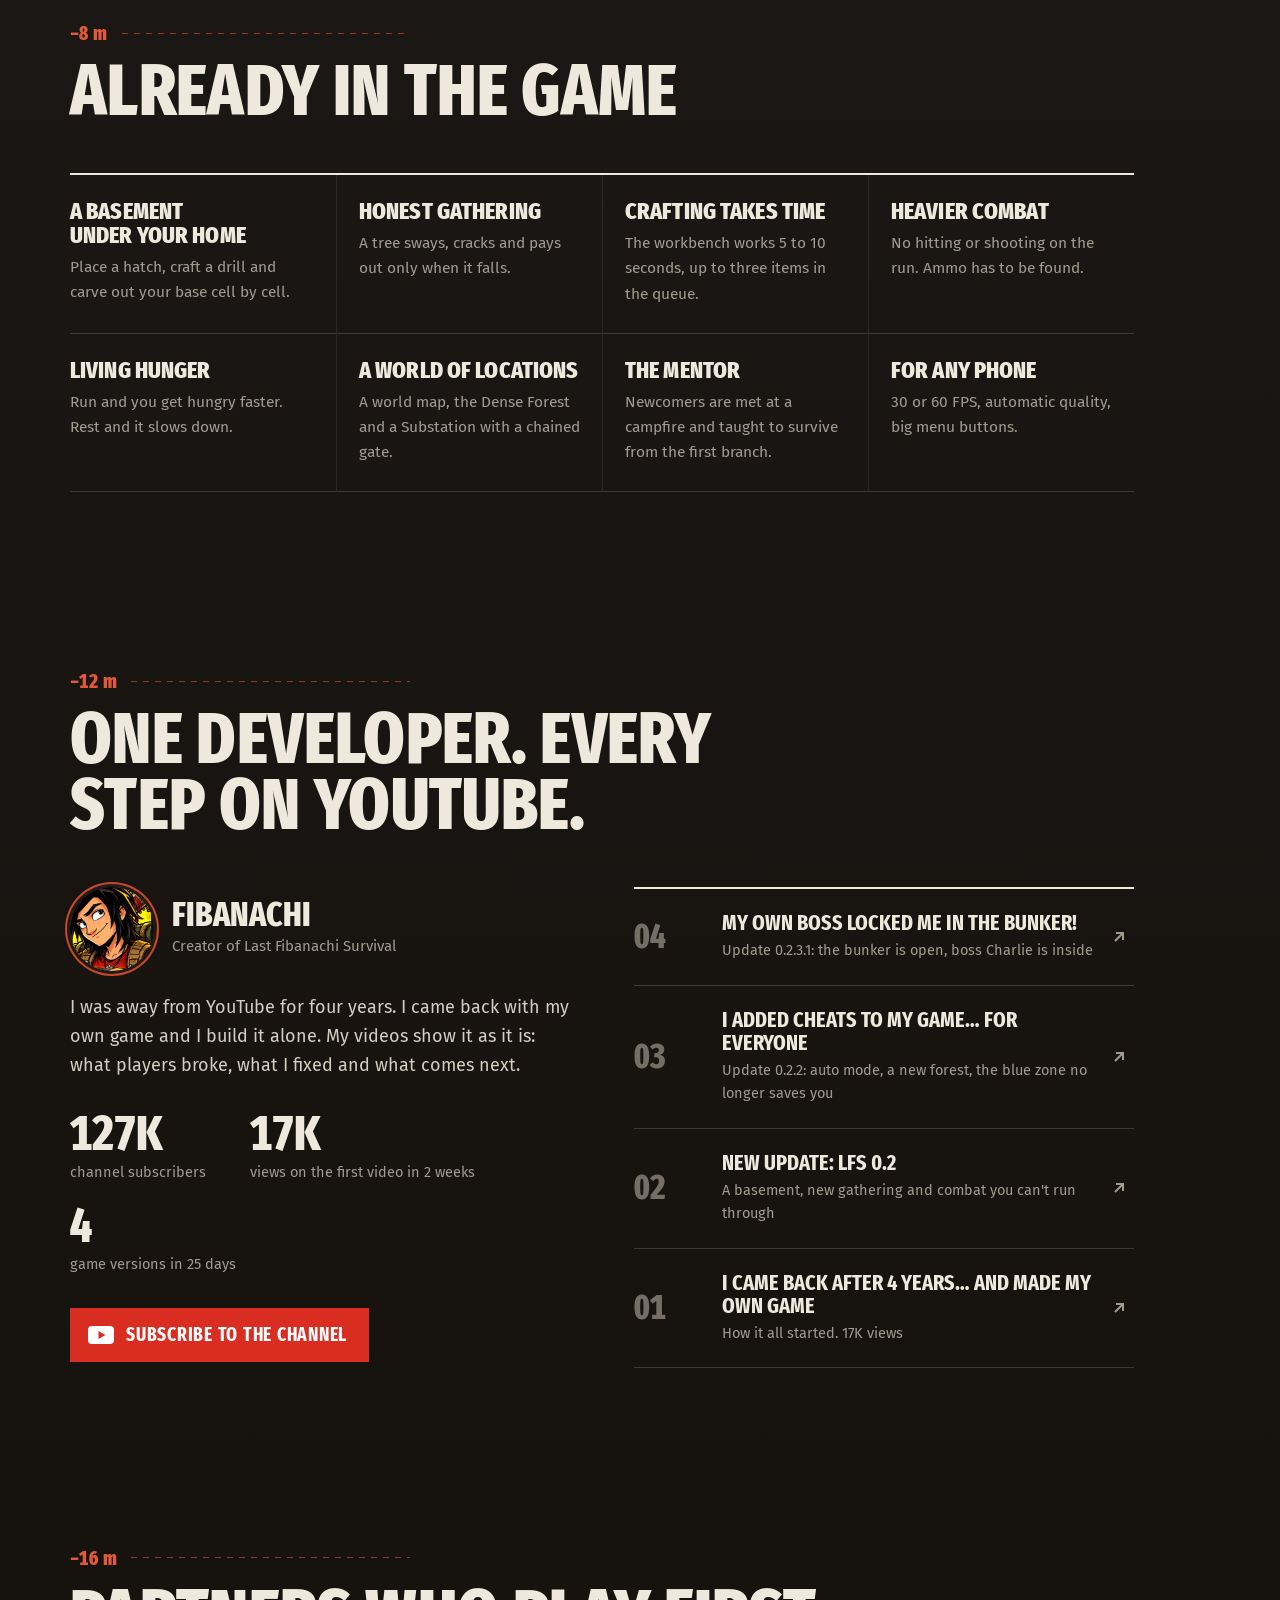
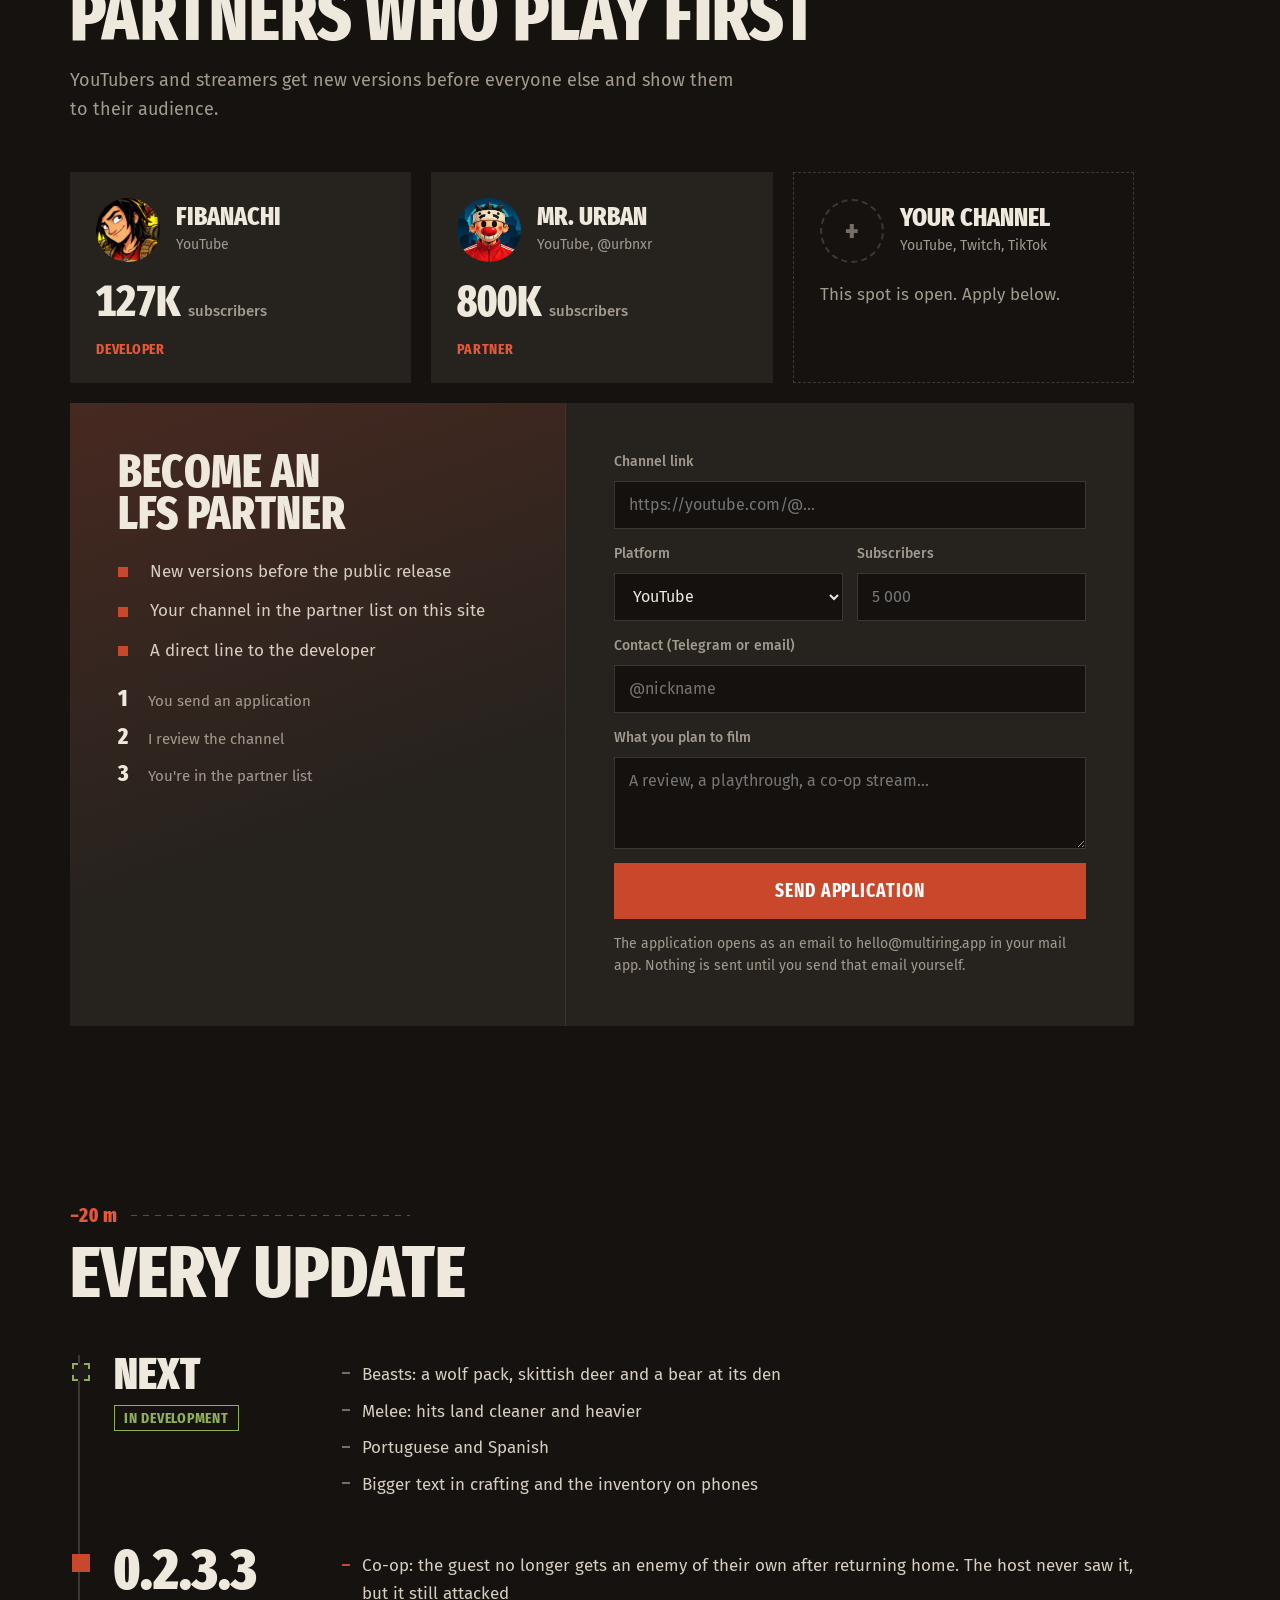
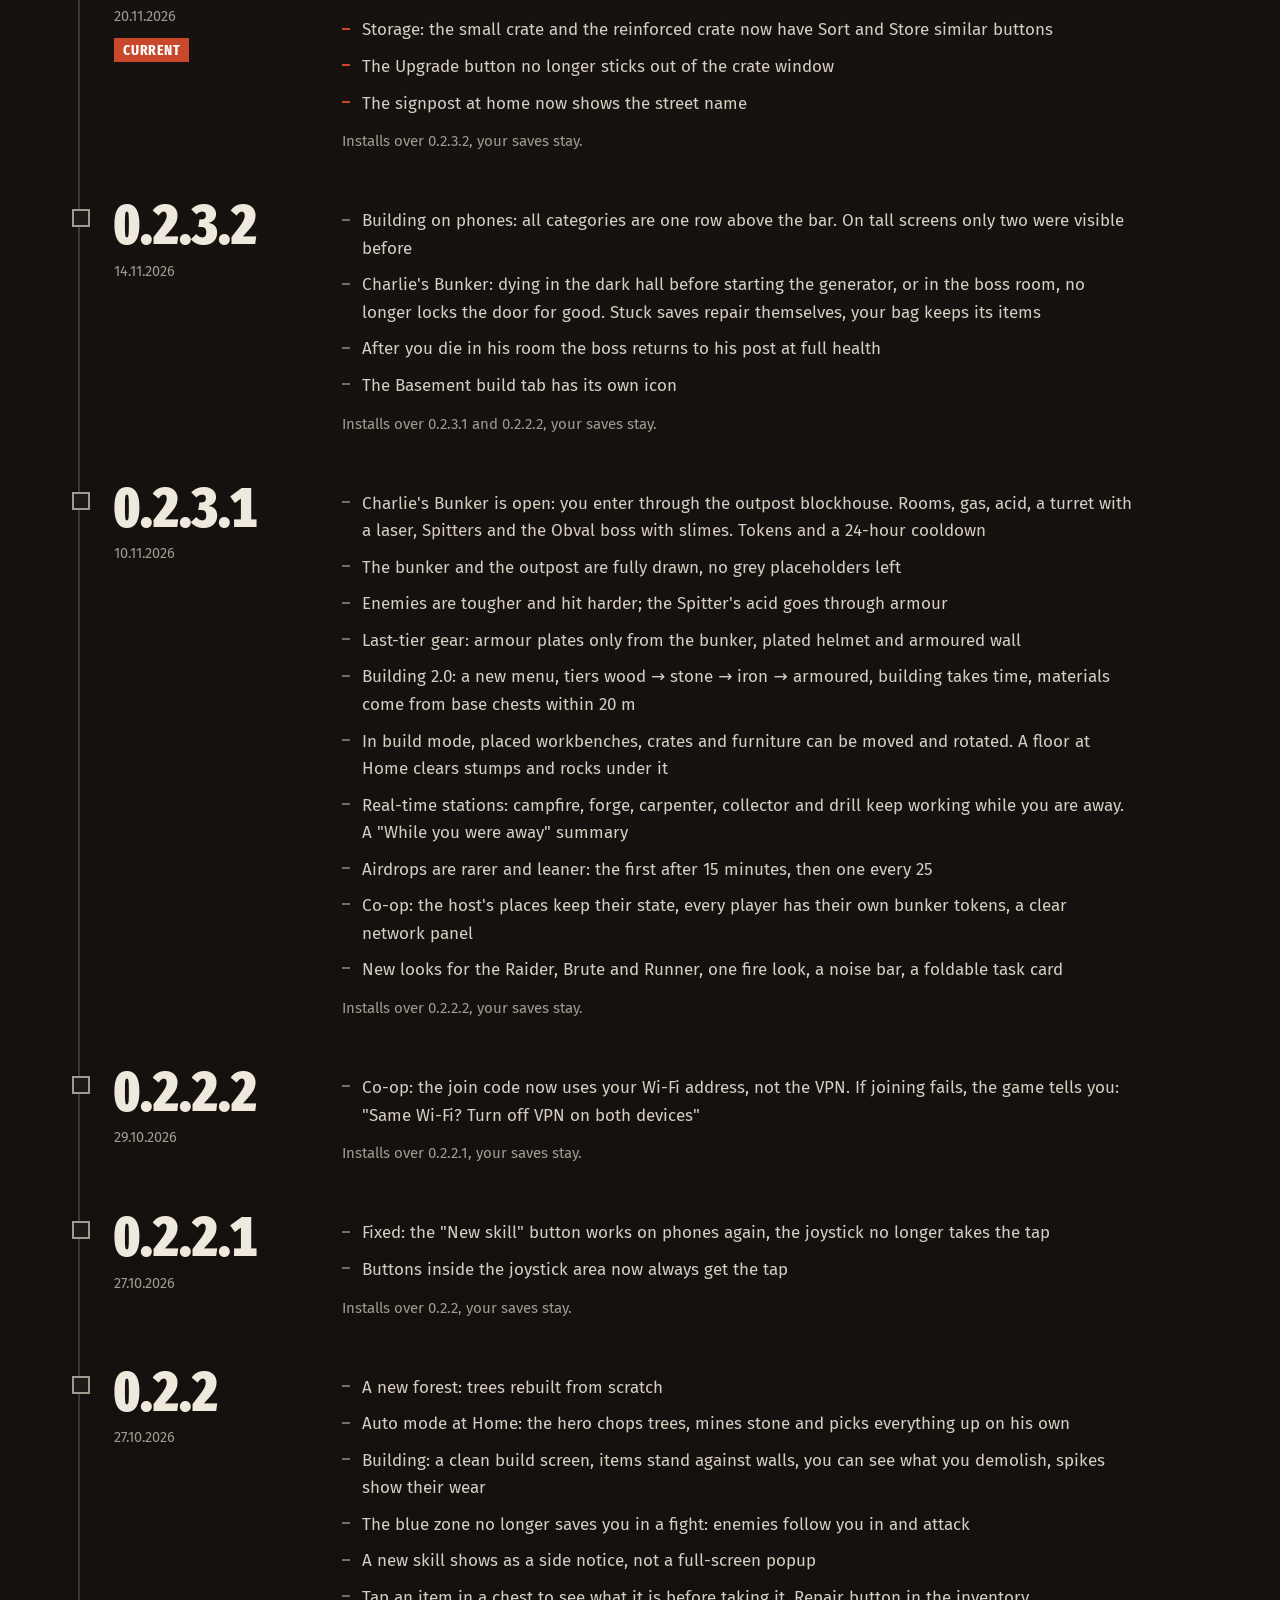
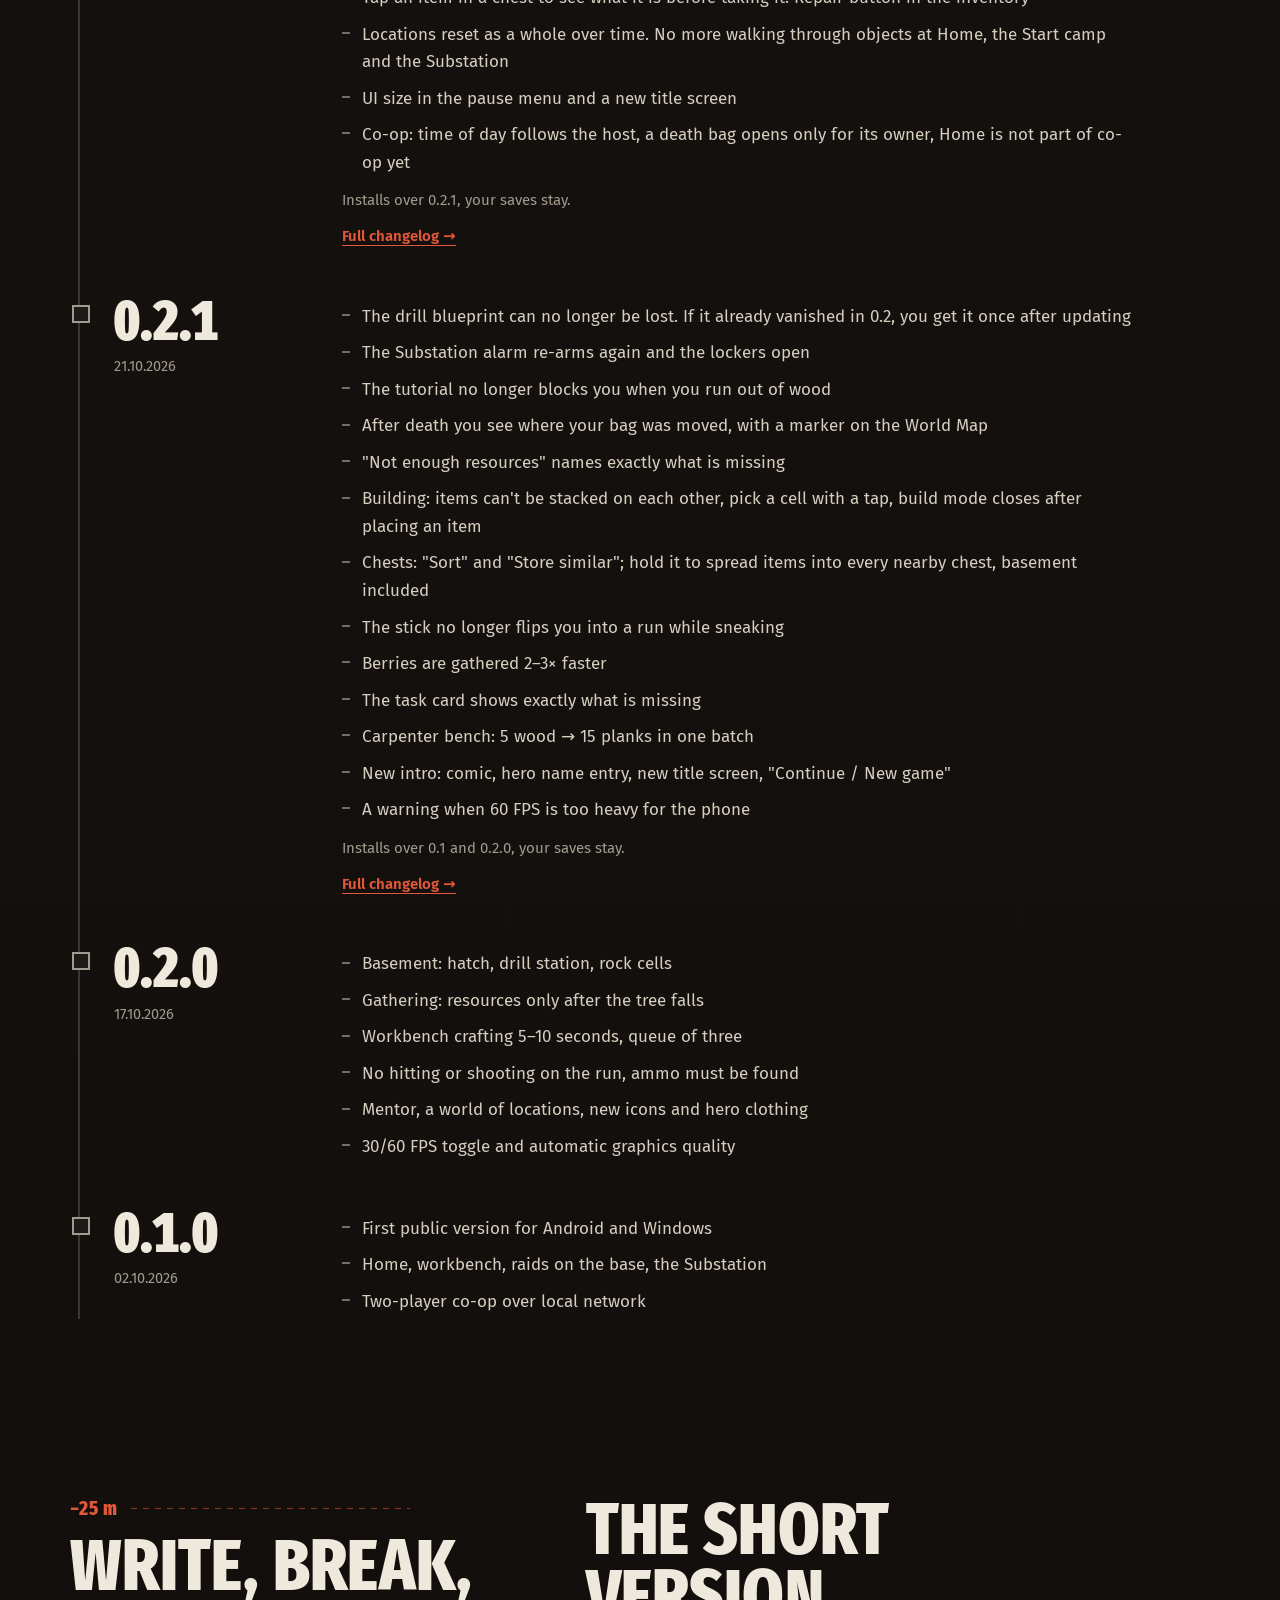
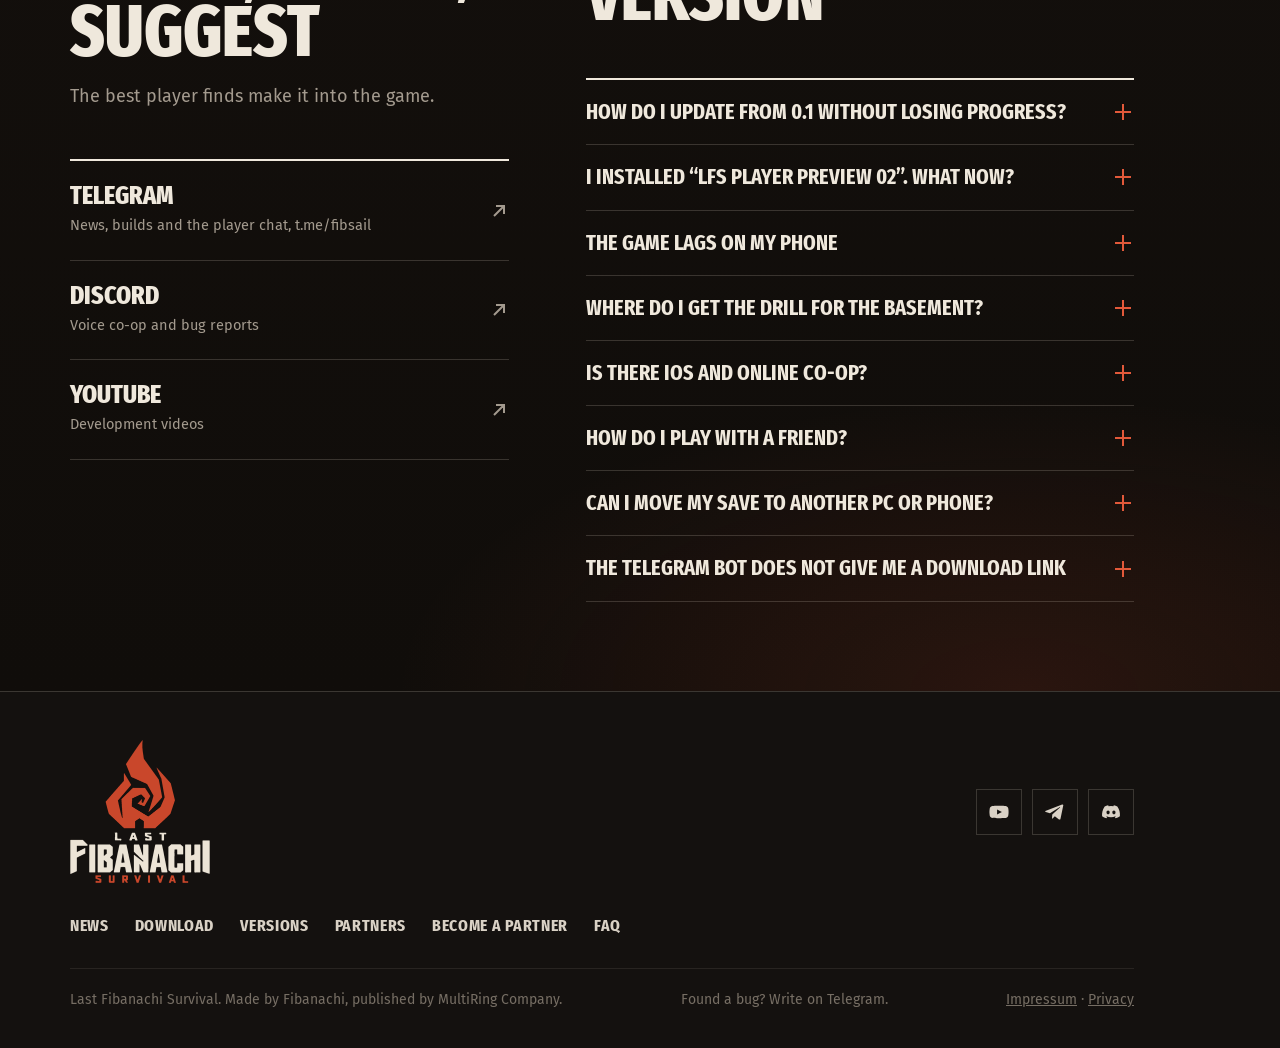
==== commit 8535a240: "Release 0.2.3.3: version, SHA, size, versions entry Co-Authored-By: Claude Opus 5.5 <noreply@anthrop" ====
--- a/index.html
+++ b/index.html
@@ -365,7 +365,7 @@
         <a class="btn btn-rust" href="#download"><svg viewBox="0 0 16 16" aria-hidden="true"><path d="M8 1v9M4 6.5 8 10.5l4-4M2 14h12" fill="none" stroke="currentColor" stroke-width="2"/></svg><span data-i18n="hero_dl">Скачать бесплатно</span></a>
         <a class="btn btn-ghost" href="https://www.youtube.com/watch?v=U5i69R2YIqs" target="_blank" rel="noopener"><svg viewBox="0 0 16 16" aria-hidden="true"><path d="M4 2.5v11l9-5.5z" fill="currentColor"/></svg><span data-i18n="watch">Смотреть ролик</span></a>
       </div>
-      <p class="hero-note" data-i18n="hero_note">Android и Windows. Версия 0.2.3.2, обновления каждую неделю.</p>
+      <p class="hero-note" data-i18n="hero_note">Android и Windows. Версия 0.2.3.3, обновления каждую неделю.</p>
     </div>
   </section>
 
@@ -373,14 +373,14 @@
     <div class="wrap">
       <div class="plats">
         <div class="plat main">
-          <div class="plat-h"><h3>Android</h3><span>v0.2.3.2</span></div>
-          <a class="btn btn-rust" href="https://github.com/multiringcompany-sketch/fibanachi-site/releases/latest/download/LastFibanachiSurvival_Android.apk" download><span data-i18n="dl_apk">Скачать APK</span><small>197 MB</small></a>
-          <div class="facts"><span data-i18n="apk_note">Ставится поверх 0.2.3.1 и 0.2.2.2, сохранения остаются</span><code>SHA-256 302D6F260396E9656E21288E6AE20BFBFFCFC52346AC073B4E72903C4ED4A104</code></div>
+          <div class="plat-h"><h3>Android</h3><span>v0.2.3.3</span></div>
+          <a class="btn btn-rust" href="https://github.com/multiringcompany-sketch/fibanachi-site/releases/latest/download/LastFibanachiSurvival_Android.apk" download><span data-i18n="dl_apk">Скачать APK</span><small>198 MB</small></a>
+          <div class="facts"><span data-i18n="apk_note">Ставится поверх прежних версий, сохранения остаются</span><code>SHA-256 5CF8B862AE4E6331D761ACA4CD1C916F344D839FCB0A6854A272B4244B118AED</code></div>
         </div>
         <div class="plat">
-          <div class="plat-h"><h3>Windows</h3><span>v0.2.3.2</span></div>
+          <div class="plat-h"><h3>Windows</h3><span>v0.2.3.3</span></div>
           <a class="btn btn-ghost" href="https://github.com/multiringcompany-sketch/fibanachi-site/releases/latest/download/LastFibanachiSurvival_Windows.zip" download><span data-i18n="dl_zip">Скачать ZIP</span><small>156 MB</small></a>
-          <div class="facts"><span data-i18n="zip_note">Распакуй и запусти .exe</span><code>SHA-256 A63C10F2921735906381A2777B35406D4473BBF06A2D6488DB19CBD2F3B5CA4E</code></div>
+          <div class="facts"><span data-i18n="zip_note">Распакуй и запусти .exe</span><code>SHA-256 10A01D74363A595DE9196BFB4D9E9217B7DB3B074D1AD02FFA3C86B7BE744E29</code></div>
         </div>
         <div class="plat">
           <div class="plat-h"><h3>iOS</h3><span>v0.2.2 · beta</span></div>
@@ -657,7 +657,19 @@
           </ul>
         </article>
         <article class="v now">
-          <div><div class="v-num">0.2.3.2</div><div class="v-date">14.11.2026</div><span class="v-tag" data-i18n="current">Текущая</span></div>
+          <div><div class="v-num">0.2.3.3</div><div class="v-date">20.11.2026</div><span class="v-tag" data-i18n="current">Текущая</span></div>
+          <div>
+            <ul>
+              <li data-i18n="v9a">Кооп: у гостя больше не появляется «свой» зомби после возвращения домой. Хозяин его не видел, а он всё равно нападал</li>
+              <li data-i18n="v9b">Хранилища: в маленьком и укреплённом ящиках появились кнопки сортировки и «Сложить похожие»</li>
+              <li data-i18n="v9c">Кнопка «Улучшить» больше не вылезает за край окна ящика</li>
+              <li data-i18n="v9d">На табличке у дома появилось название улицы</li>
+            </ul>
+            <p class="v-note" data-i18n="v9note">Ставится поверх 0.2.3.2, сохранения остаются.</p>
+          </div>
+        </article>
+        <article class="v">
+          <div><div class="v-num">0.2.3.2</div><div class="v-date">14.11.2026</div></div>
           <div>
             <ul>
               <li data-i18n="v8a">Стройка на телефонах: все категории стоят одним рядом над панелью. Раньше на вытянутых экранах были видны только две</li>
@@ -826,8 +838,8 @@
     alt_hero:"A survivor opens a glowing hatch, the mentor beside him, the Substation and the infected behind",
     h1_a:"Survive above.",h1_b:"Build below.",
     lede:"Gather, build a home, hold off night raids and dig your own base underground. An indie survival game that grows every week together with its players.",
-    hero_dl:"Download free",watch:"Watch the video",hero_note:"Android and Windows. Version 0.2.3.2, updates every week.",
-    dl_apk:"Download APK",apk_note:"Installs over 0.2.3.1 and 0.2.2.2, your saves stay",dl_zip:"Download ZIP",zip_note:"Unzip and run the .exe",
+    hero_dl:"Download free",watch:"Watch the video",hero_note:"Android and Windows. Version 0.2.3.3, updates every week.",
+    dl_apk:"Download APK",apk_note:"Installs over earlier versions, your saves stay",dl_zip:"Download ZIP",zip_note:"Unzip and run the .exe",
     soon:"soon",in_dev:"In development",ios_note:"We'll announce the test on Telegram",ios_tf:"Install",ios_note2:"Install TestFlight from the App Store first, then open the link. Requires iOS 15 or later.",
     proto_dl:"Files are hosted on GitHub. To check a file wasn't tampered with, compare its SHA-256 (Get-FileHash in PowerShell).",
     news_h:"News from the base",f_all:"All",f_upd:"Updates",f_dev:"Devblog",f_com:"Community",k_dev:"Devblog",k_upd:"Update",k_com:"Community",more:"Read",less:"Collapse",
@@ -871,7 +883,7 @@
     pf_contact:"Contact (Telegram or email)",pf_about:"What you plan to film",pf_about_ph:"A review, a playthrough, a co-op stream...",
     pf_send:"Send application",pf_hint:"The application opens as an email to hello@multiring.app in your mail app. Nothing is sent until you send that email yourself.",
     pf_need:"Add your channel link and a contact.",pf_ok:"Your mail app should open now with the application. Send it to finish. Nothing opened? Write to hello@multiring.app.",
-    ver_h:"Every update",current:"Current",v8a:"Building on phones: all categories are one row above the bar. On tall screens only two were visible before",v8b:"Charlie's Bunker: dying in the dark hall before starting the generator, or in the boss room, no longer locks the door for good. Stuck saves repair themselves, your bag keeps its items",v8c:"After you die in his room the boss returns to his post at full health",v8d:"The Basement build tab has its own icon",v8note:"Installs over 0.2.3.1 and 0.2.2.2, your saves stay.",v7a:"Charlie's Bunker is open: you enter through the outpost blockhouse. Rooms, gas, acid, a turret with a laser, Spitters and the Obval boss with slimes. Tokens and a 24-hour cooldown",v7b:"The bunker and the outpost are fully drawn, no grey placeholders left",v7i:"Enemies are tougher and hit harder; the Spitter's acid goes through armour",v7c:"Last-tier gear: armour plates only from the bunker, plated helmet and armoured wall",v7d:"Building 2.0: a new menu, tiers wood → stone → iron → armoured, building takes time, materials come from base chests within 20 m",v7j:"In build mode, placed workbenches, crates and furniture can be moved and rotated. A floor at Home clears stumps and rocks under it",v7e:"Real-time stations: campfire, forge, carpenter, collector and drill keep working while you are away. A \"While you were away\" summary",v7f:"Airdrops are rarer and leaner: the first after 15 minutes, then one every 25",v7g:"Co-op: the host's places keep their state, every player has their own bunker tokens, a clear network panel",v7h:"New looks for the Raider, Brute and Runner, one fire look, a noise bar, a foldable task card",v7note:"Installs over 0.2.2.2, your saves stay.",v6a:"Co-op: the join code now uses your Wi-Fi address, not the VPN. If joining fails, the game tells you: \"Same Wi-Fi? Turn off VPN on both devices\"",v6note:"Installs over 0.2.2.1, your saves stay.",v5a:"Fixed: the \"New skill\" button works on phones again, the joystick no longer takes the tap",v5b:"Buttons inside the joystick area now always get the tap",v5note:"Installs over 0.2.2, your saves stay.",v4a:"A new forest: trees rebuilt from scratch",v4b:"Auto mode at Home: the hero chops trees, mines stone and picks everything up on his own",v4c:"Building: a clean build screen, items stand against walls, you can see what you demolish, spikes show their wear",v4d:"The blue zone no longer saves you in a fight: enemies follow you in and attack",v4e:"A new skill shows as a side notice, not a full-screen popup",v4f:"Tap an item in a chest to see what it is before taking it. Repair button in the inventory",v4g:"Locations reset as a whole over time. No more walking through objects at Home, the Start camp and the Substation",v4h:"UI size in the pause menu and a new title screen",v4i:"Co-op: time of day follows the host, a death bag opens only for its owner, Home is not part of co-op yet",v4note:"Installs over 0.2.1, your saves stay.",v3date:"soon",testing:"In testing",wipnum:"Next",wip:"In development",
+    ver_h:"Every update",current:"Current",v9a:"Co-op: the guest no longer gets an enemy of their own after returning home. The host never saw it, but it still attacked",v9b:"Storage: the small crate and the reinforced crate now have Sort and Store similar buttons",v9c:"The Upgrade button no longer sticks out of the crate window",v9d:"The signpost at home now shows the street name",v9note:"Installs over 0.2.3.2, your saves stay.",v8a:"Building on phones: all categories are one row above the bar. On tall screens only two were visible before",v8b:"Charlie's Bunker: dying in the dark hall before starting the generator, or in the boss room, no longer locks the door for good. Stuck saves repair themselves, your bag keeps its items",v8c:"After you die in his room the boss returns to his post at full health",v8d:"The Basement build tab has its own icon",v8note:"Installs over 0.2.3.1 and 0.2.2.2, your saves stay.",v7a:"Charlie's Bunker is open: you enter through the outpost blockhouse. Rooms, gas, acid, a turret with a laser, Spitters and the Obval boss with slimes. Tokens and a 24-hour cooldown",v7b:"The bunker and the outpost are fully drawn, no grey placeholders left",v7i:"Enemies are tougher and hit harder; the Spitter's acid goes through armour",v7c:"Last-tier gear: armour plates only from the bunker, plated helmet and armoured wall",v7d:"Building 2.0: a new menu, tiers wood → stone → iron → armoured, building takes time, materials come from base chests within 20 m",v7j:"In build mode, placed workbenches, crates and furniture can be moved and rotated. A floor at Home clears stumps and rocks under it",v7e:"Real-time stations: campfire, forge, carpenter, collector and drill keep working while you are away. A \"While you were away\" summary",v7f:"Airdrops are rarer and leaner: the first after 15 minutes, then one every 25",v7g:"Co-op: the host's places keep their state, every player has their own bunker tokens, a clear network panel",v7h:"New looks for the Raider, Brute and Runner, one fire look, a noise bar, a foldable task card",v7note:"Installs over 0.2.2.2, your saves stay.",v6a:"Co-op: the join code now uses your Wi-Fi address, not the VPN. If joining fails, the game tells you: \"Same Wi-Fi? Turn off VPN on both devices\"",v6note:"Installs over 0.2.2.1, your saves stay.",v5a:"Fixed: the \"New skill\" button works on phones again, the joystick no longer takes the tap",v5b:"Buttons inside the joystick area now always get the tap",v5note:"Installs over 0.2.2, your saves stay.",v4a:"A new forest: trees rebuilt from scratch",v4b:"Auto mode at Home: the hero chops trees, mines stone and picks everything up on his own",v4c:"Building: a clean build screen, items stand against walls, you can see what you demolish, spikes show their wear",v4d:"The blue zone no longer saves you in a fight: enemies follow you in and attack",v4e:"A new skill shows as a side notice, not a full-screen popup",v4f:"Tap an item in a chest to see what it is before taking it. Repair button in the inventory",v4g:"Locations reset as a whole over time. No more walking through objects at Home, the Start camp and the Substation",v4h:"UI size in the pause menu and a new title screen",v4i:"Co-op: time of day follows the host, a death bag opens only for its owner, Home is not part of co-op yet",v4note:"Installs over 0.2.1, your saves stay.",v3date:"soon",testing:"In testing",wipnum:"Next",wip:"In development",
     w4:"Beasts: a wolf pack, skittish deer and a bear at its den",
     w5:"Melee: hits land cleaner and heavier",
     w6:"Portuguese and Spanish",
